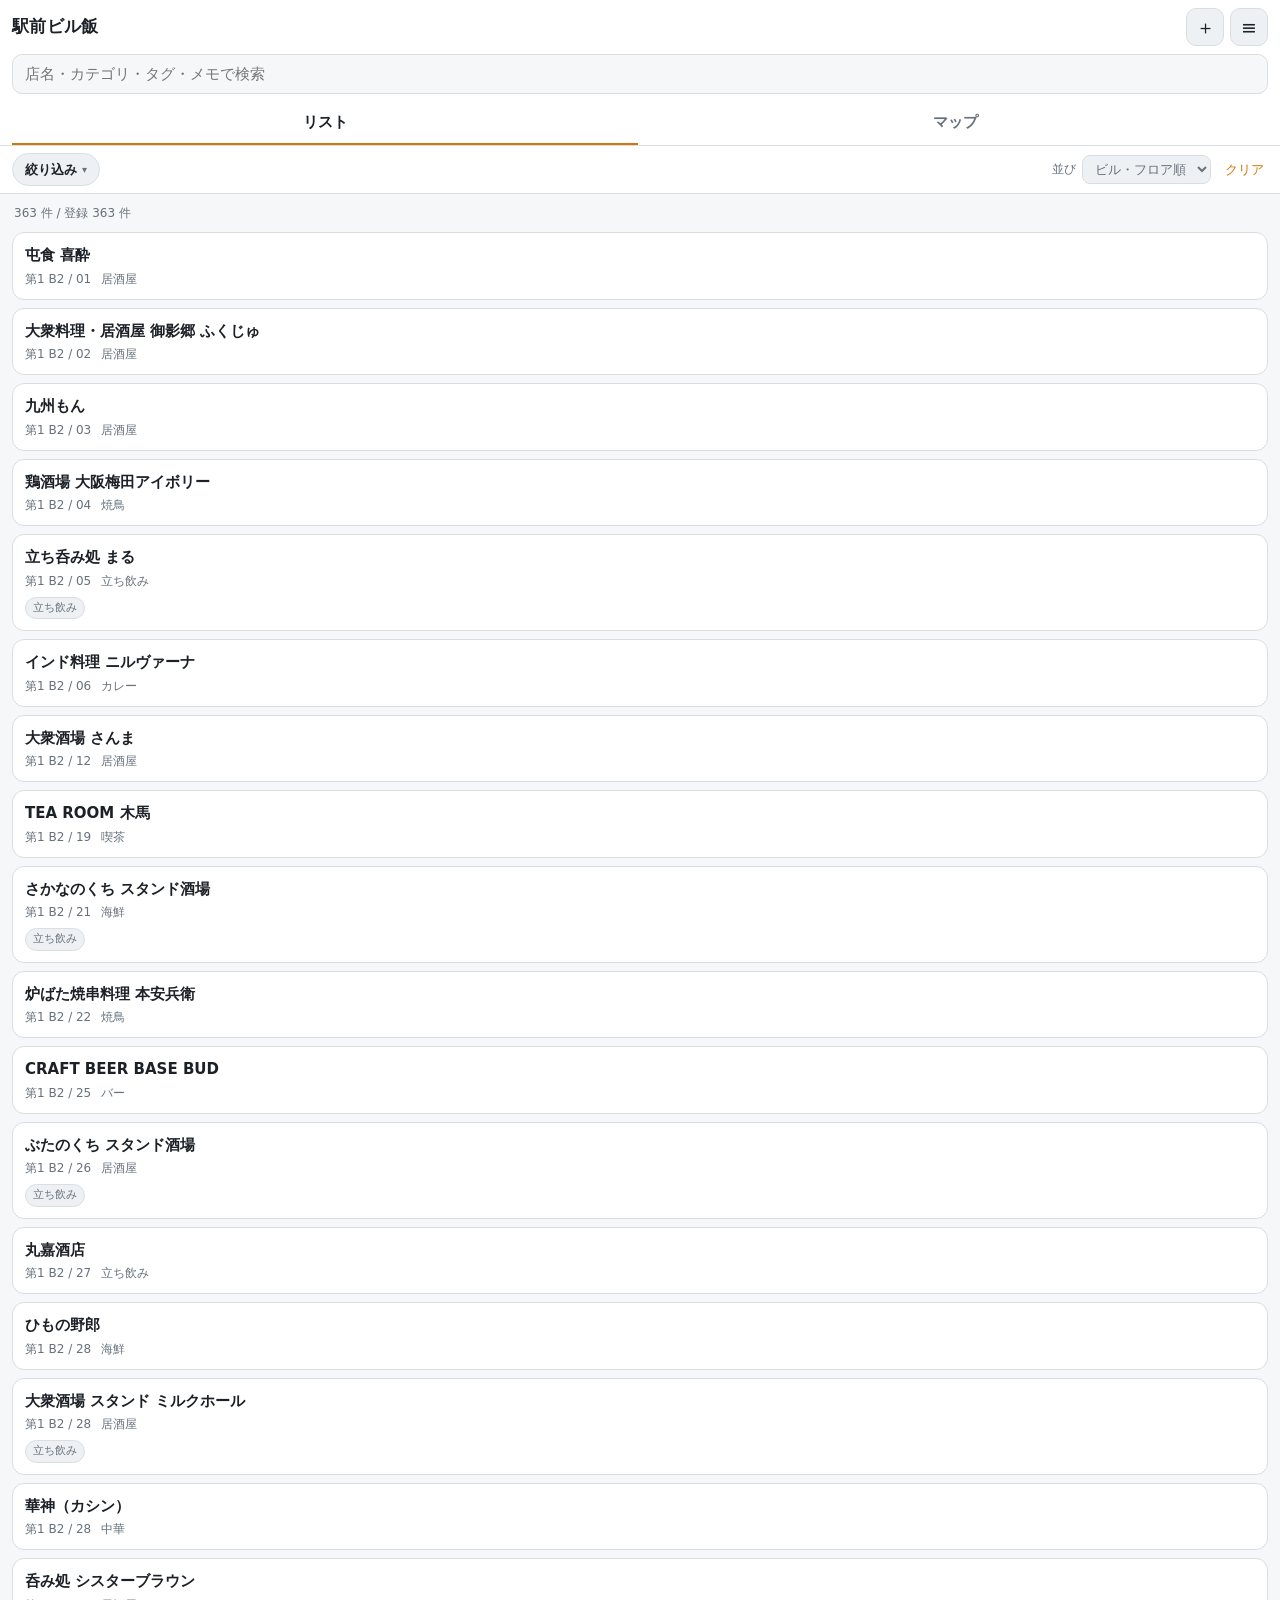
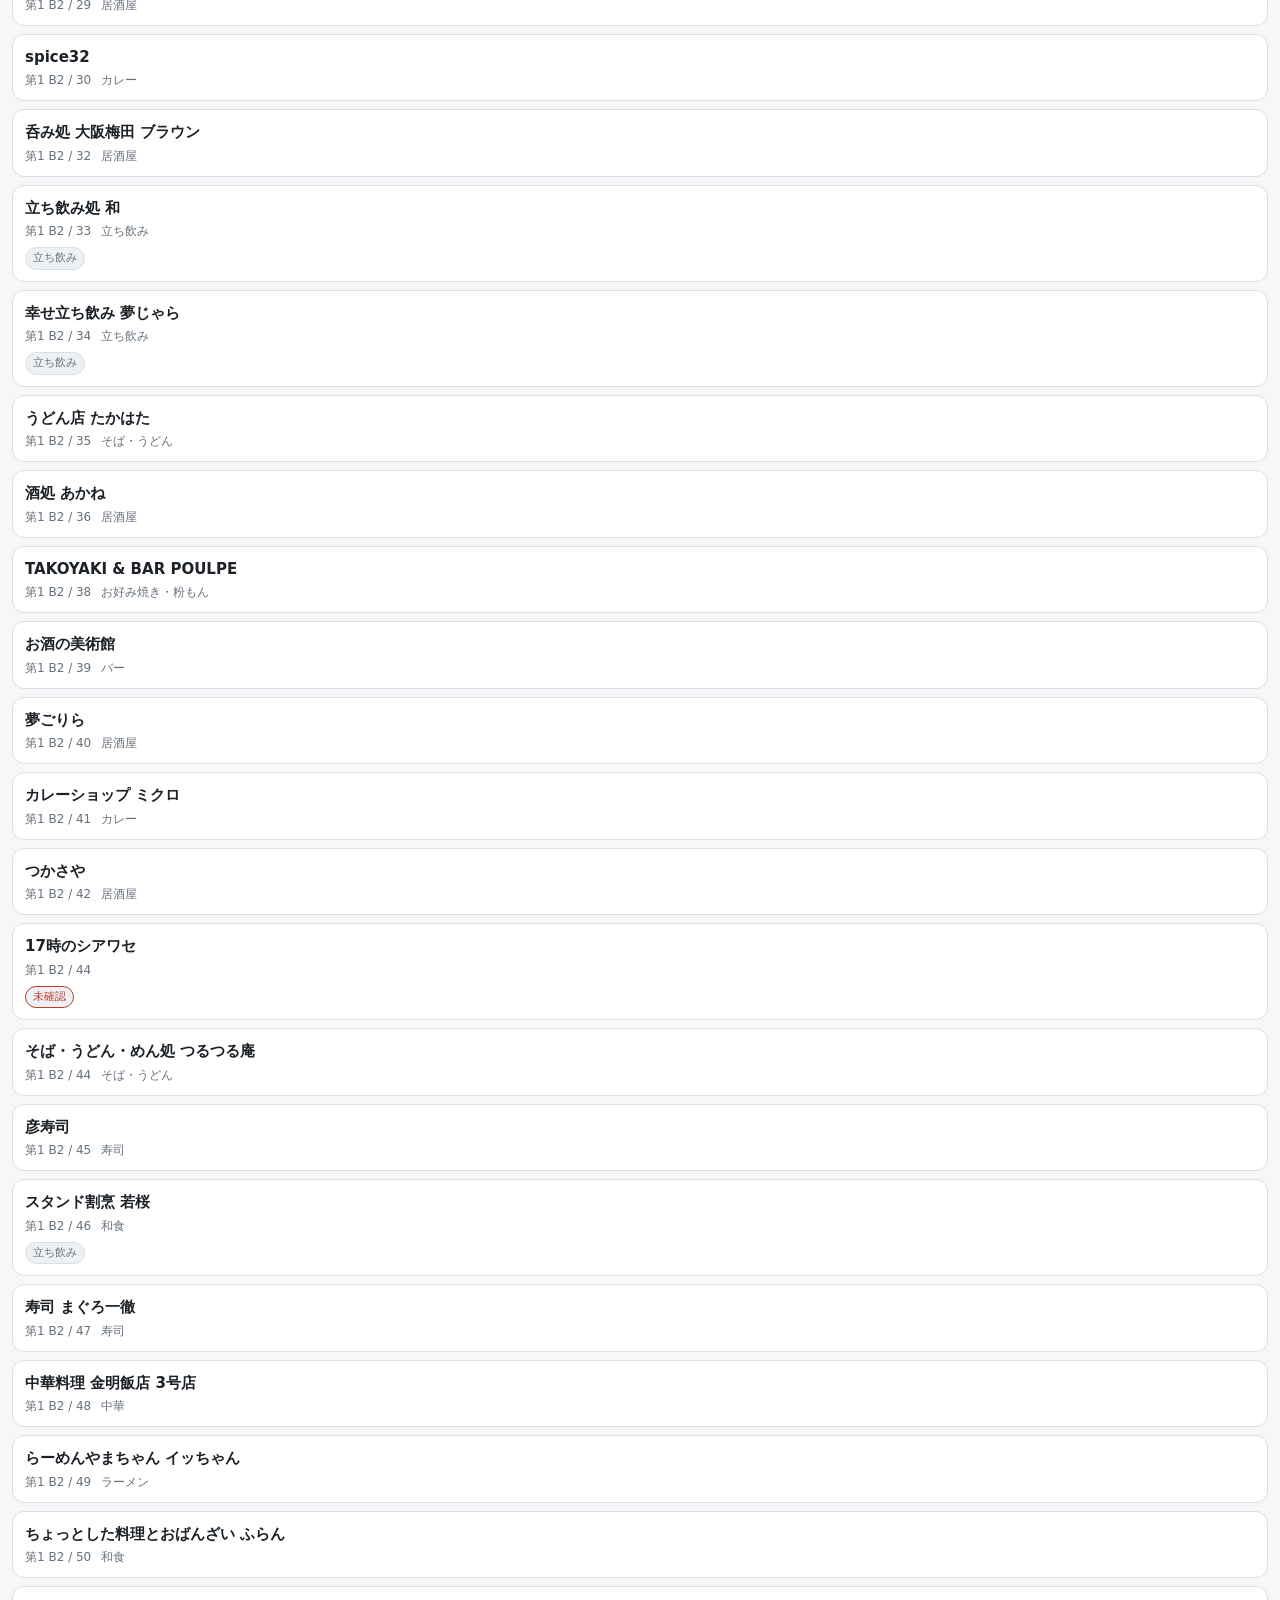
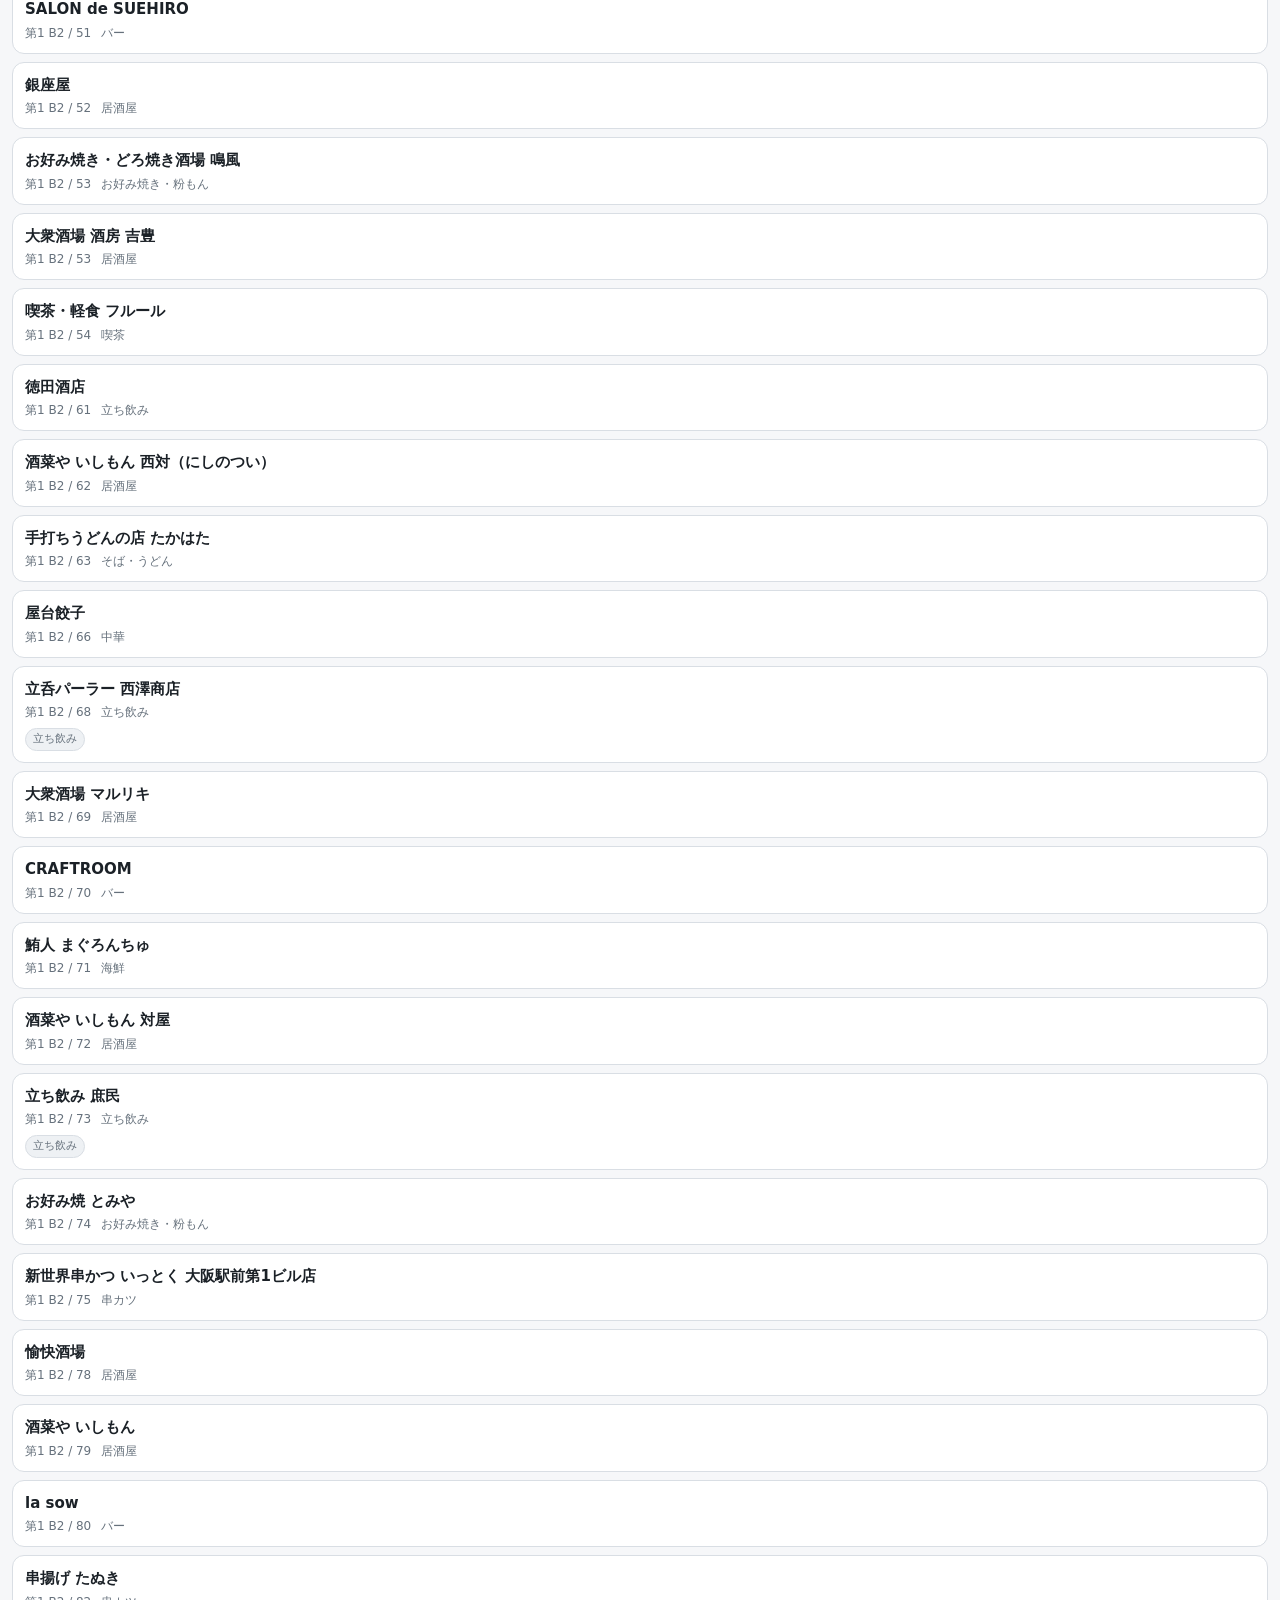
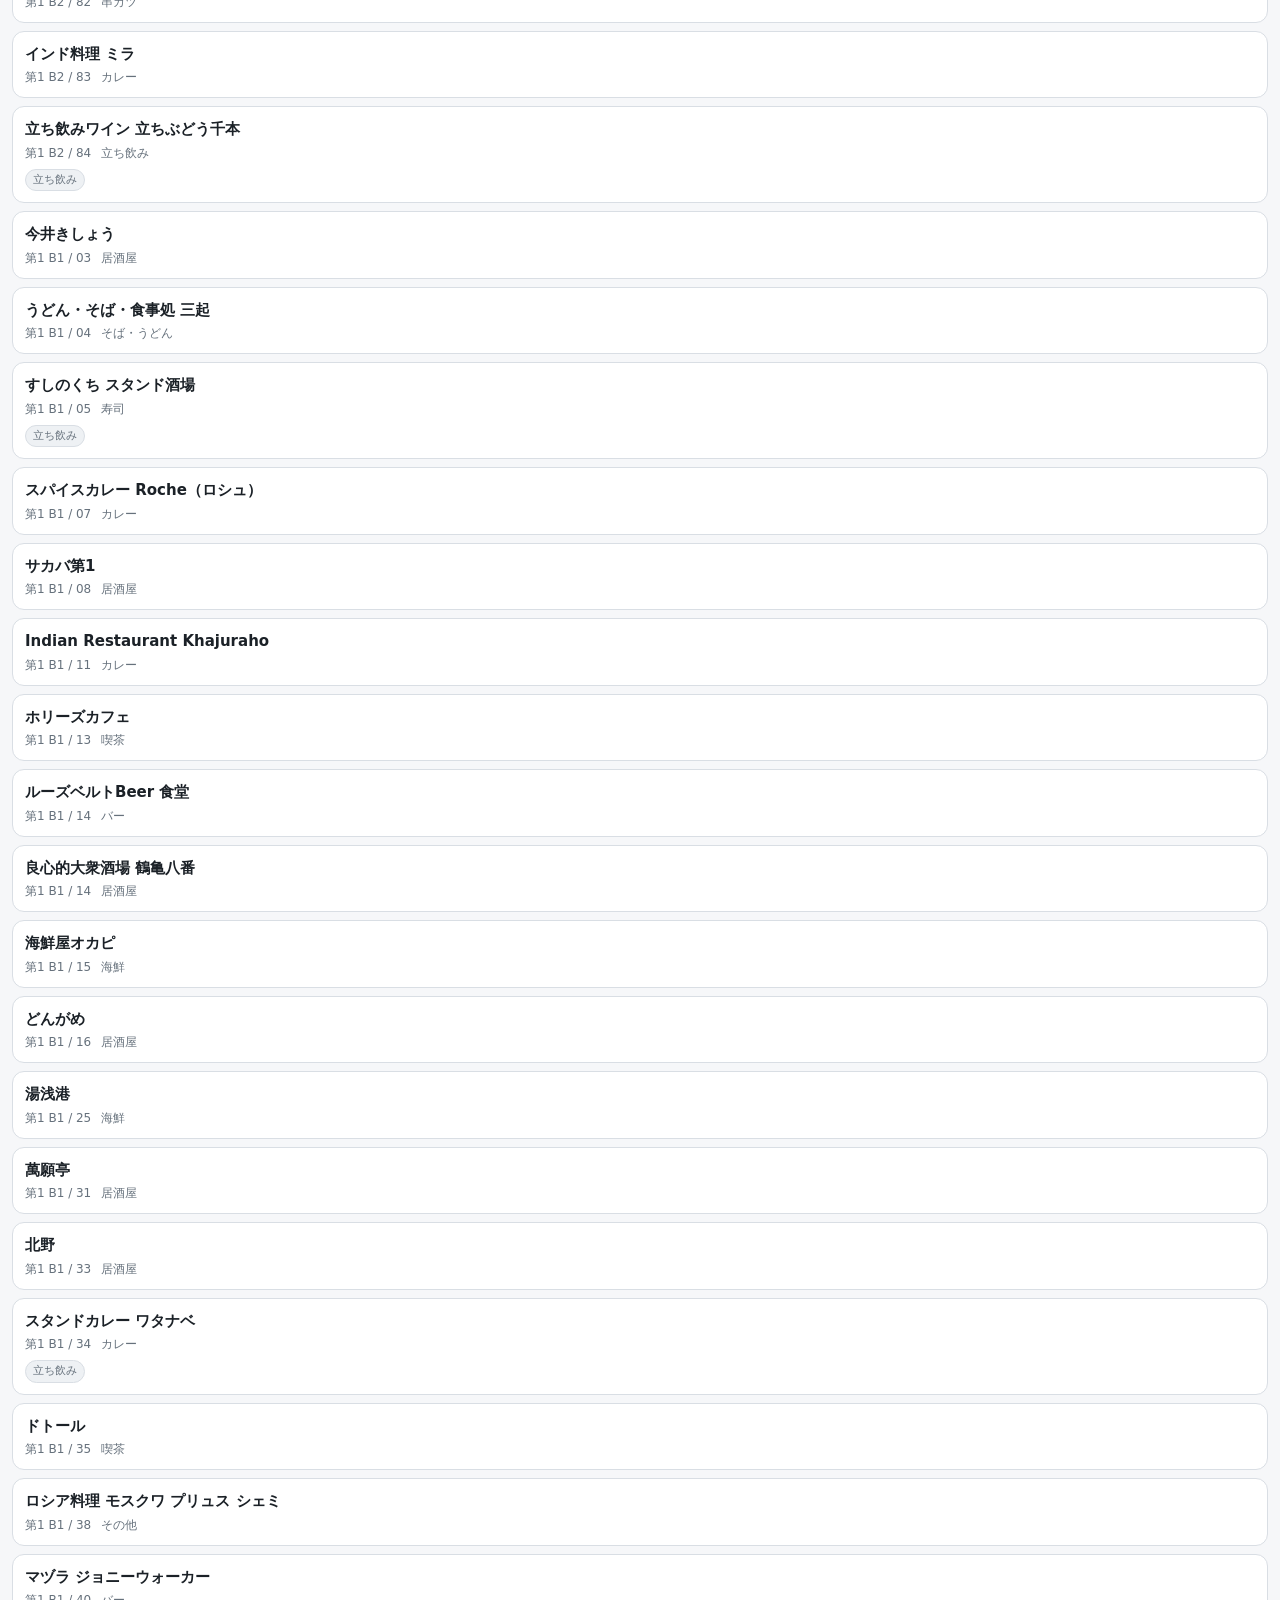
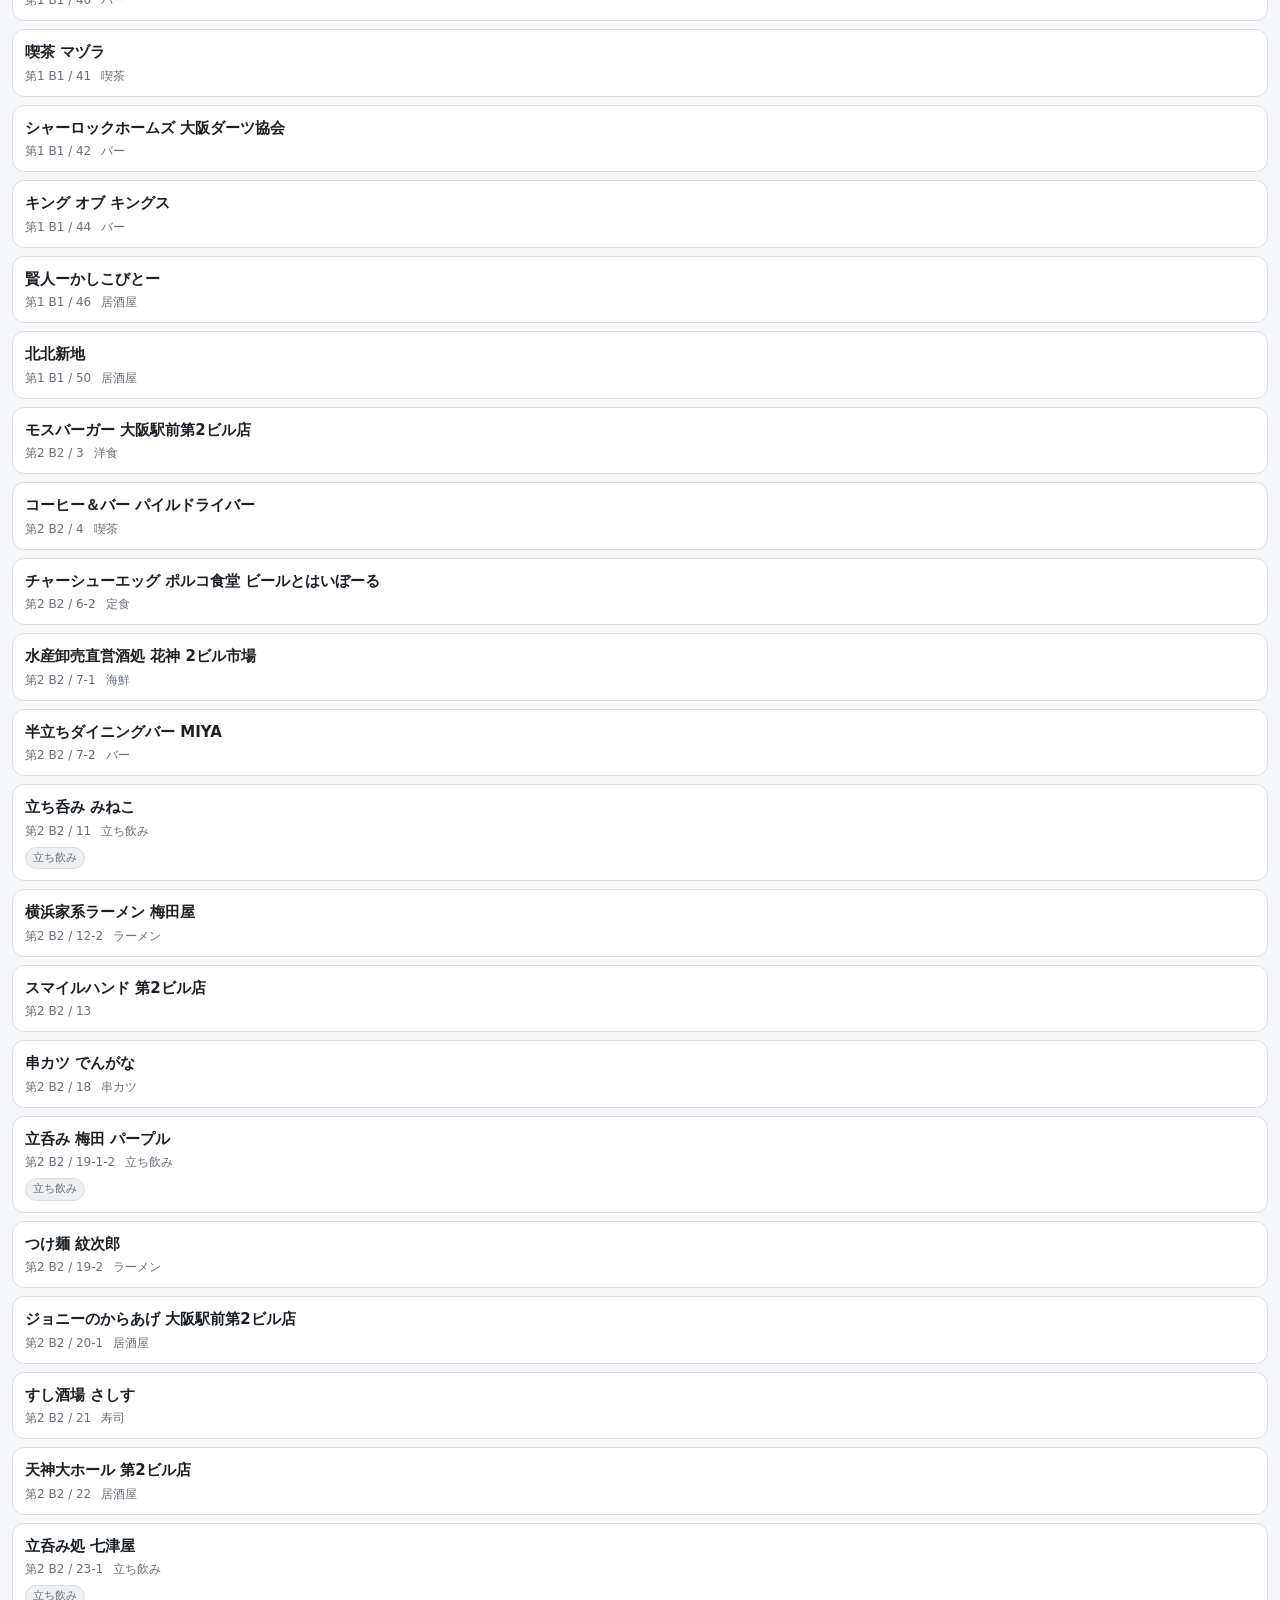
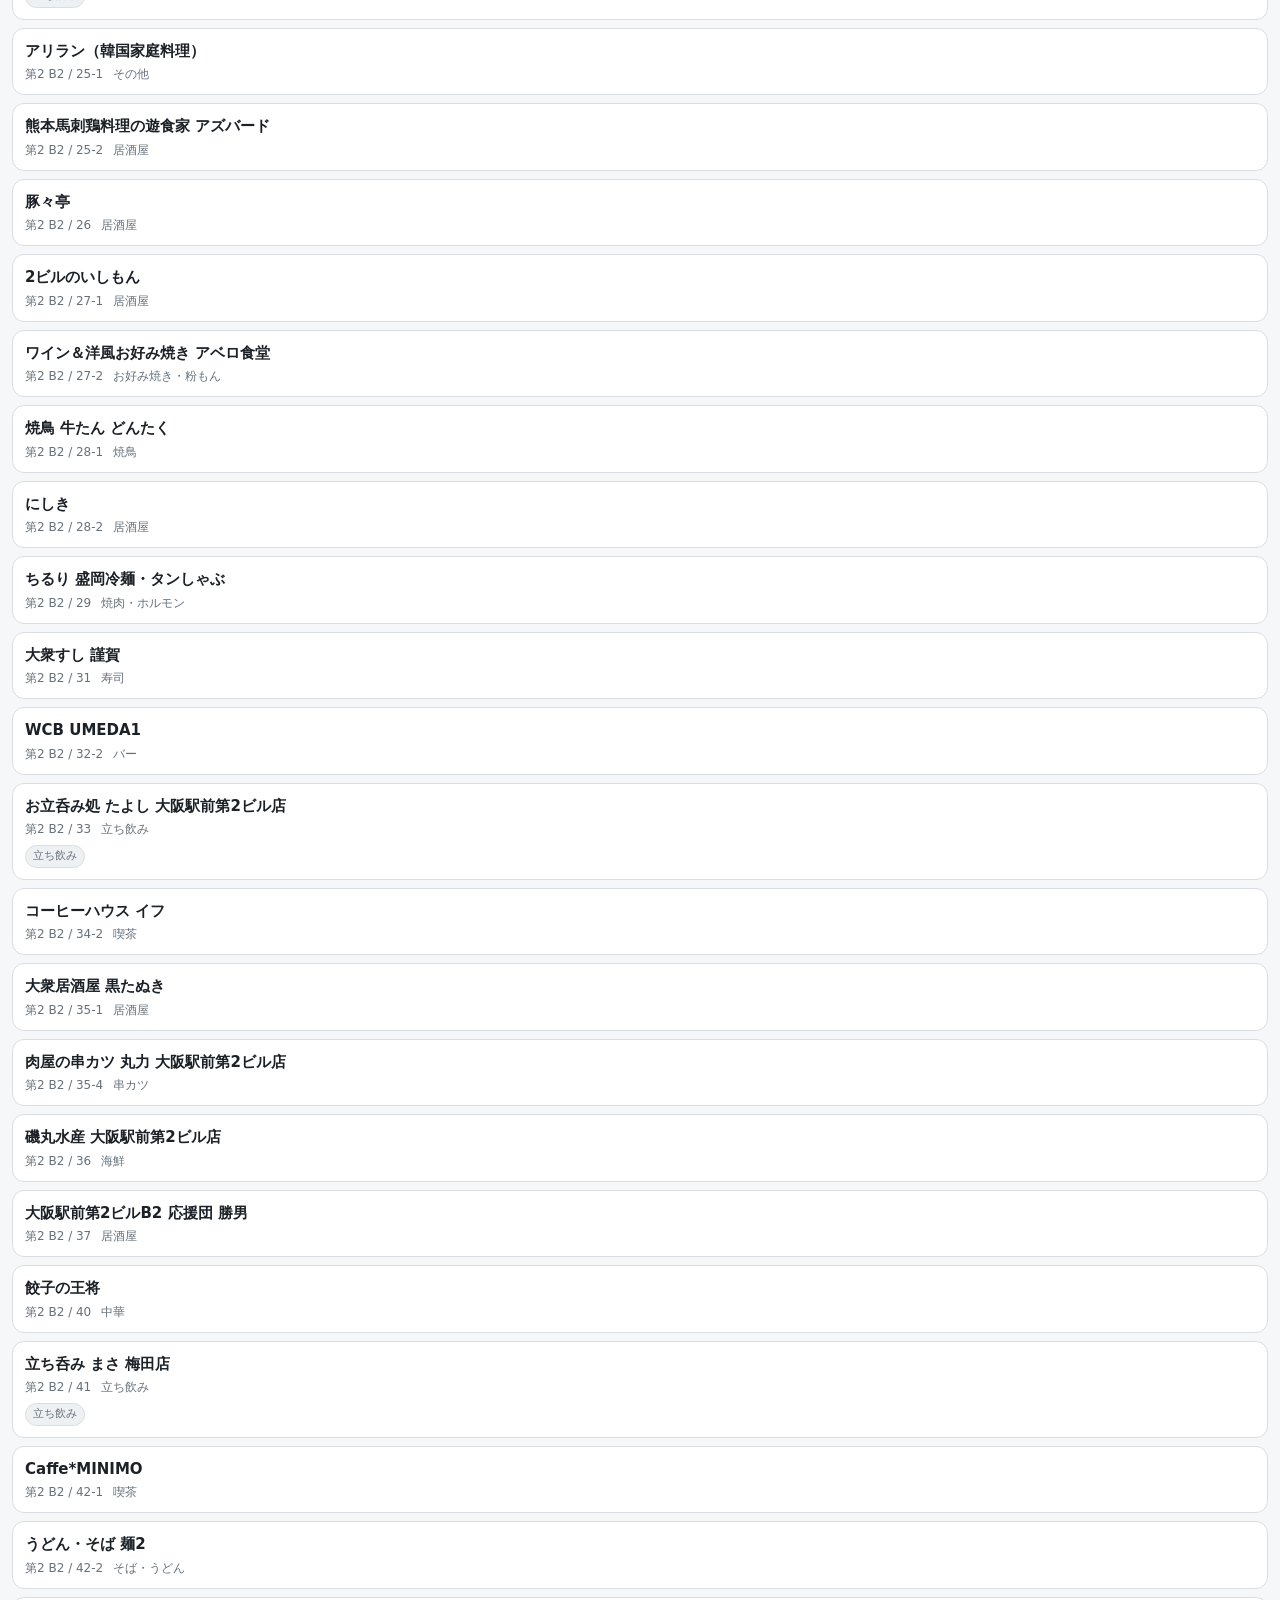
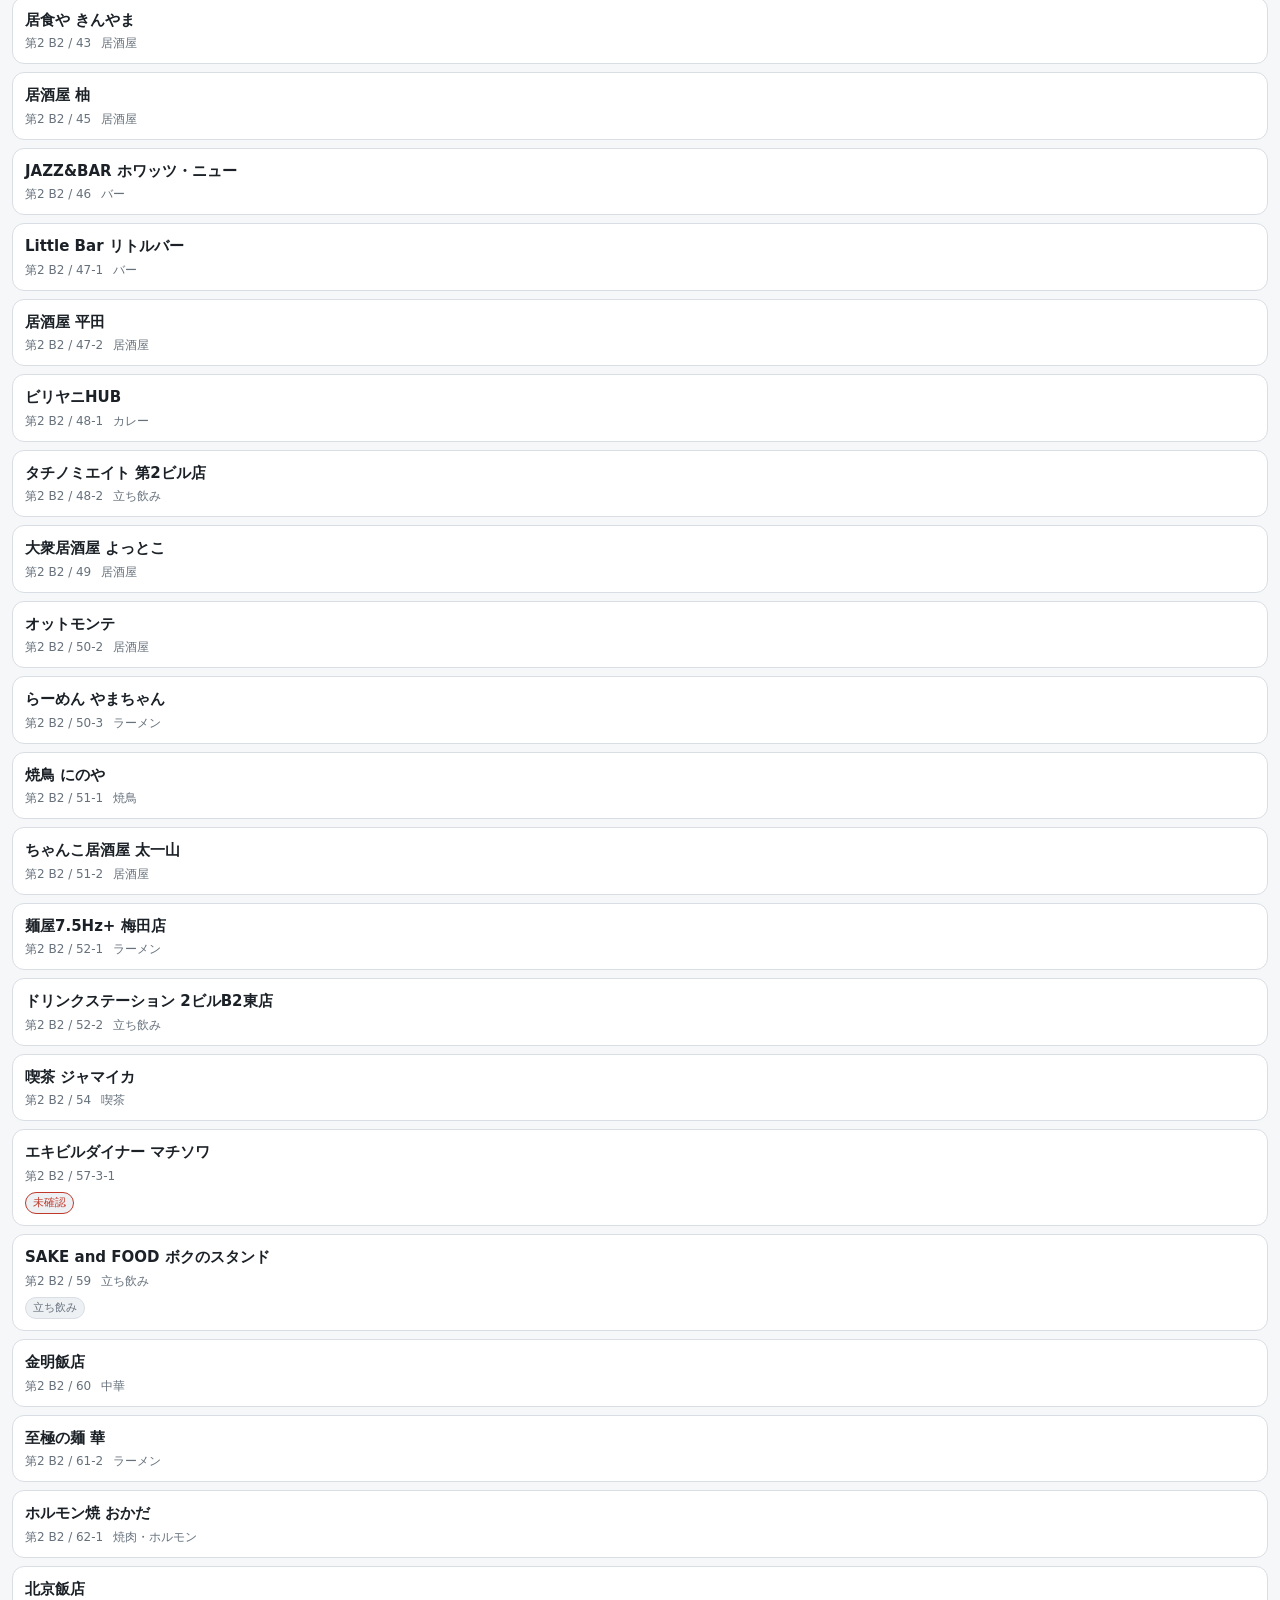
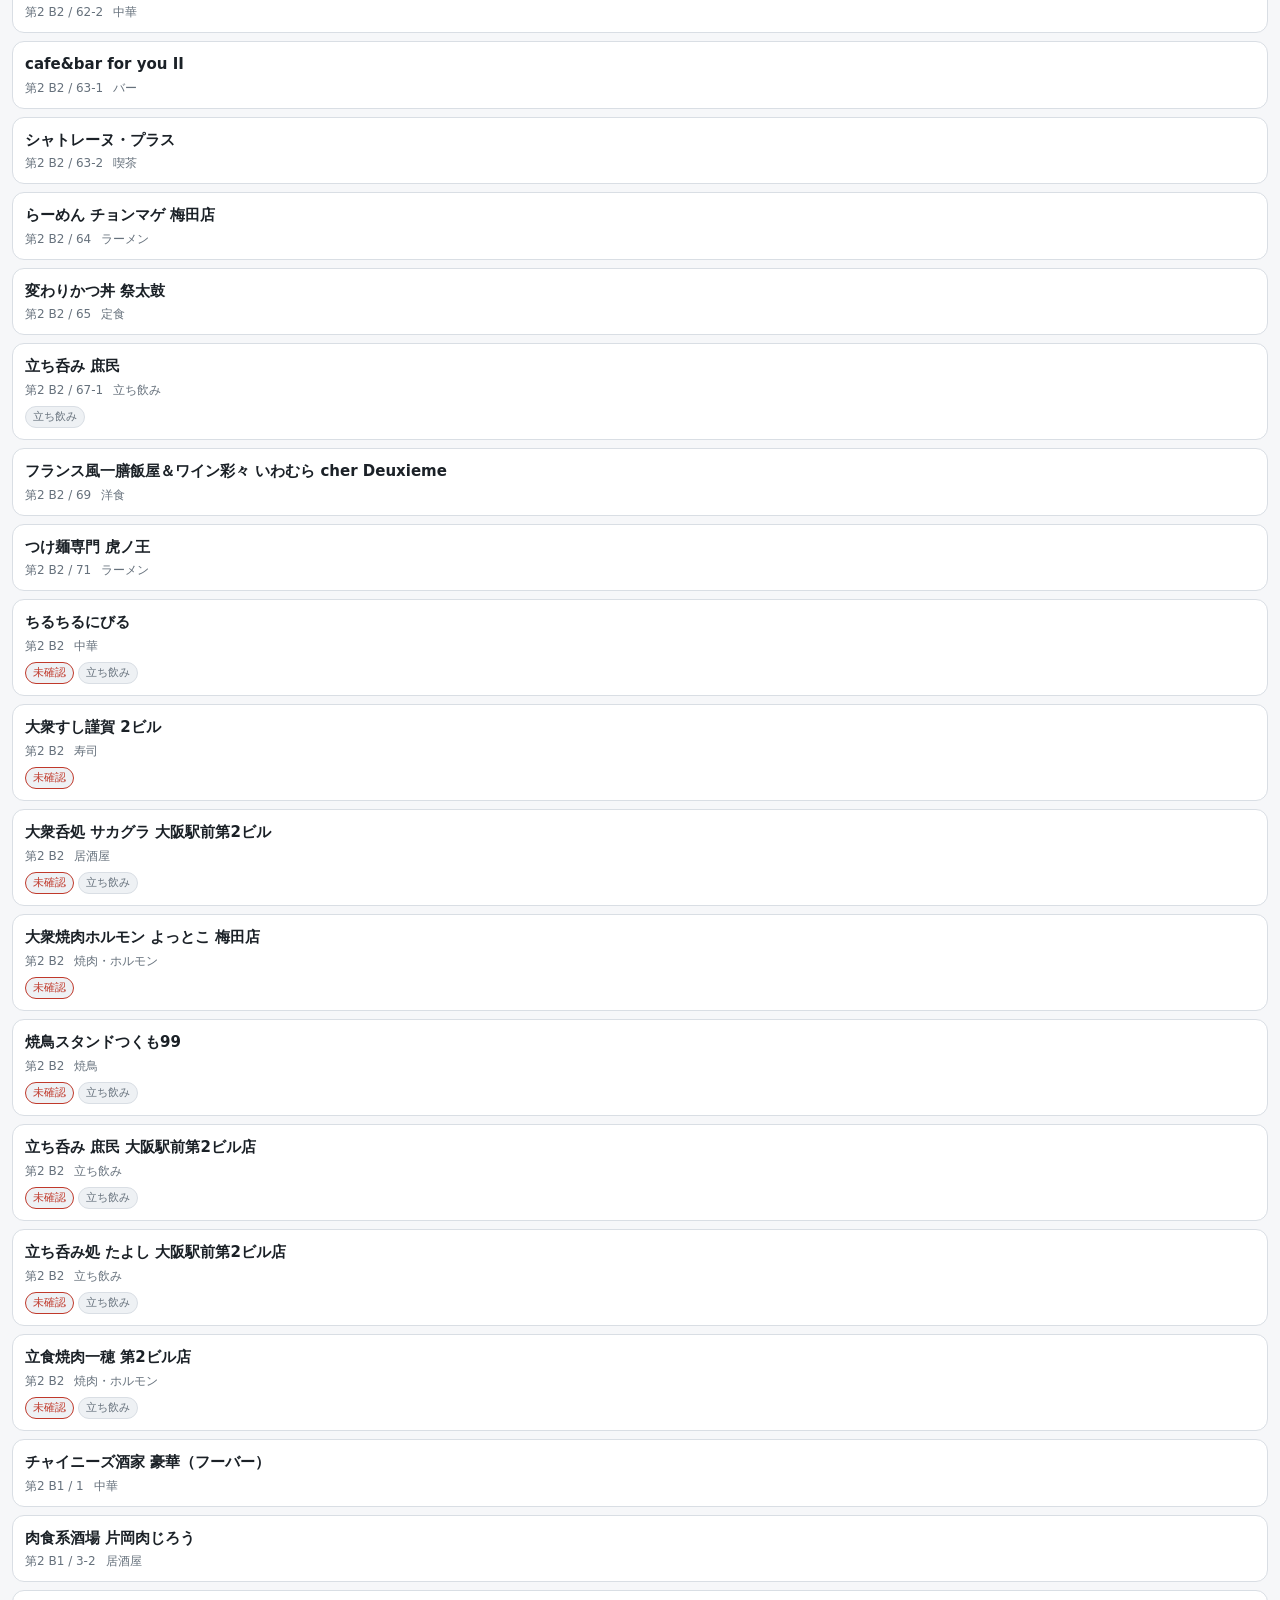
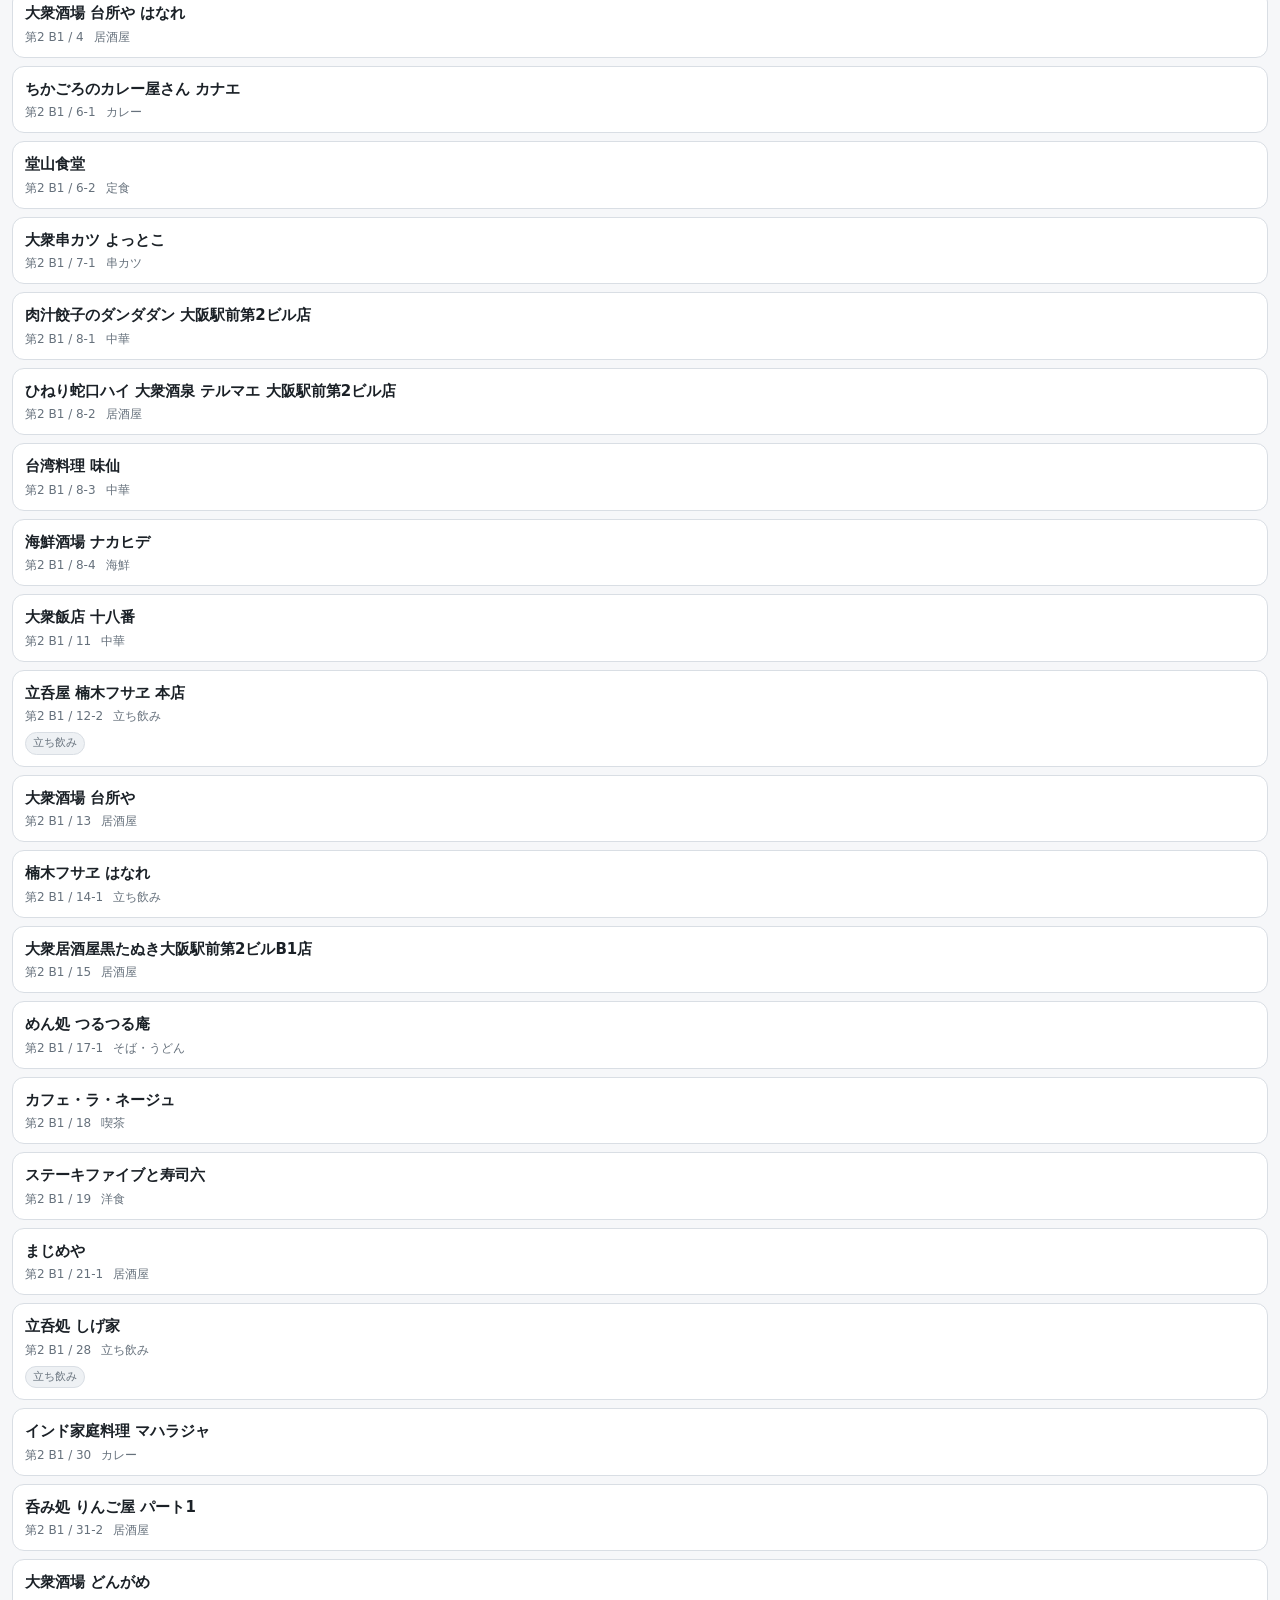
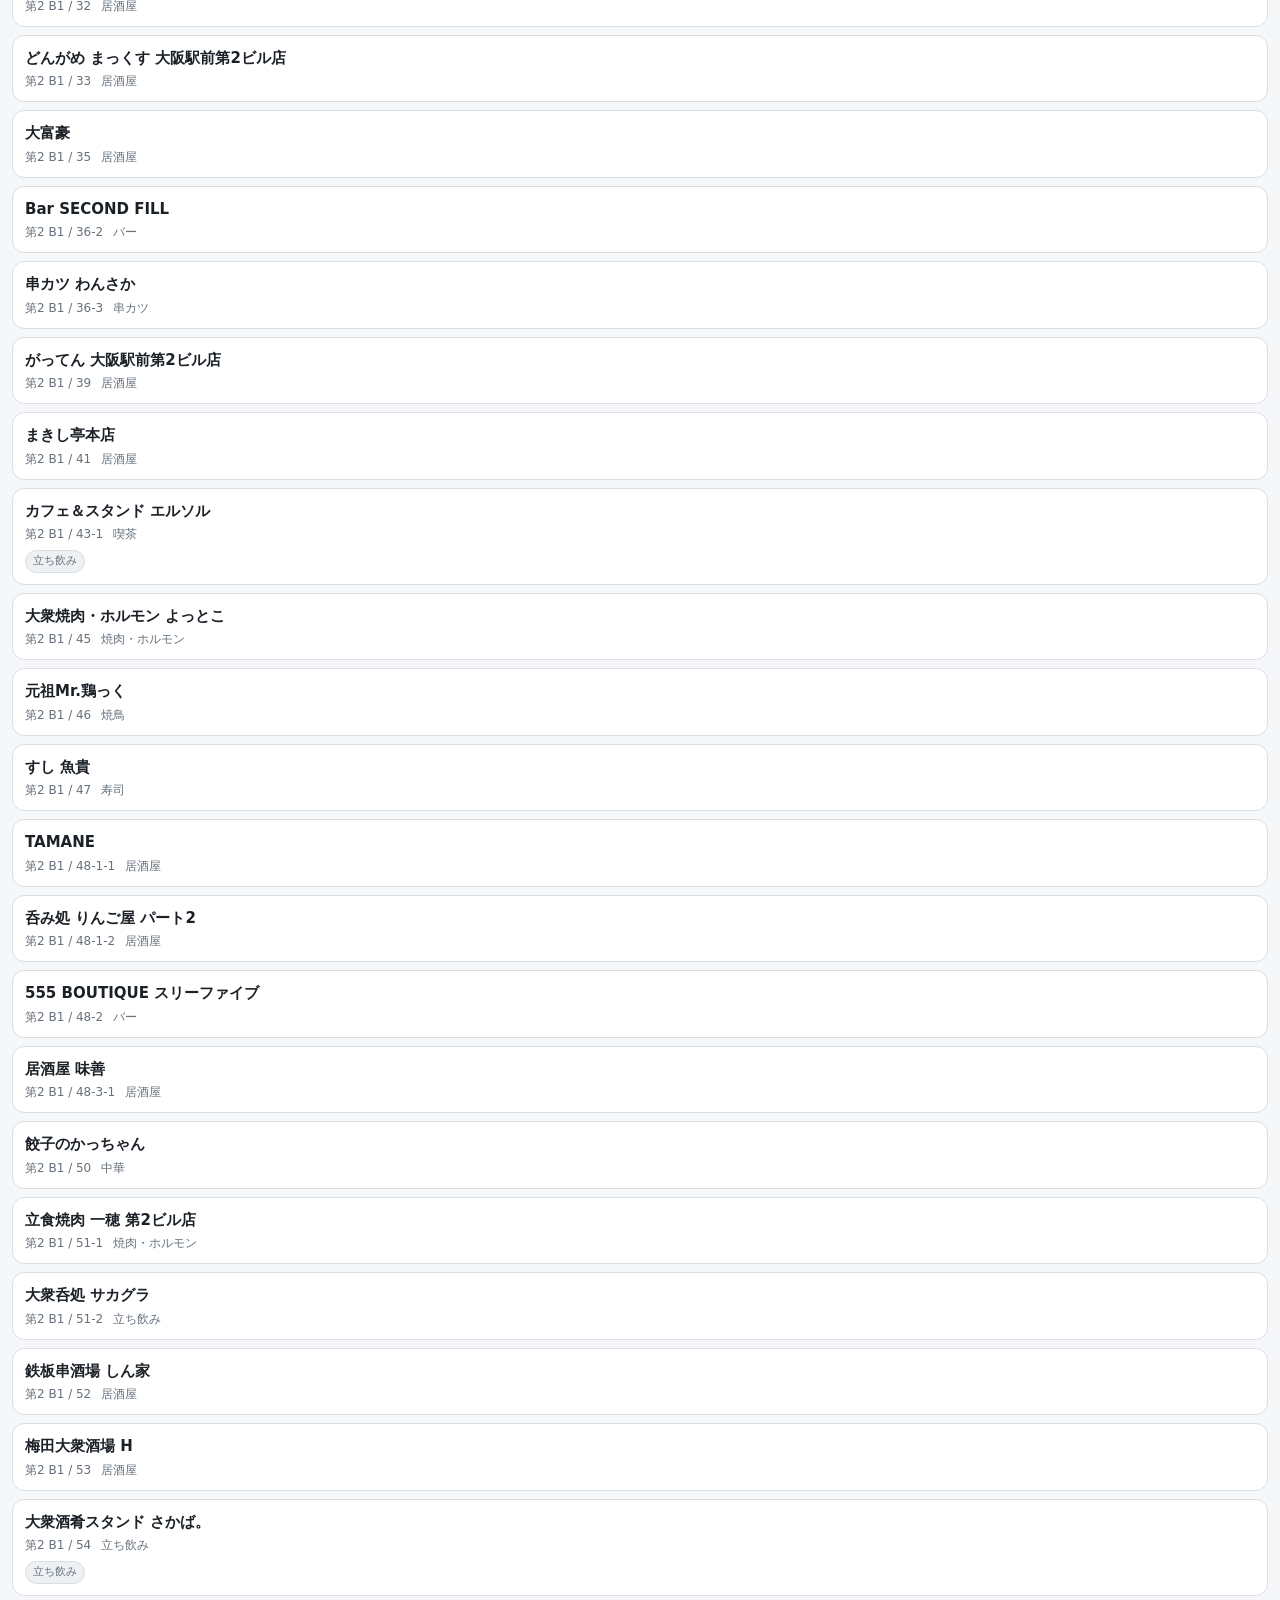
==== ekimae/index.html @ 969bba7b "駅前ビル飯: 飲食店マップ 363件" ====
<!DOCTYPE html>
<html lang="ja">
<head>
<meta charset="utf-8">
<meta name="viewport" content="width=device-width, initial-scale=1, viewport-fit=cover">
<meta name="theme-color" content="#161a1d">
<title>駅前ビル飯 — 大阪駅前ビル 飲食店マップ</title>
<link rel="manifest" href="manifest.webmanifest">
<link rel="icon" href="icon.svg" type="image/svg+xml">
<link rel="apple-touch-icon" href="icon.svg">
<meta name="apple-mobile-web-app-capable" content="yes">
<meta name="apple-mobile-web-app-title" content="駅前ビル飯">
<link rel="stylesheet" href="styles.css">
</head>
<body>

<header class="topbar">
  <div class="topbar-row">
    <h1 class="brand">駅前ビル飯</h1>
    <div class="topbar-actions">
      <button id="btn-add" class="icon-btn" title="店を追加">＋</button>
      <button id="btn-menu" class="icon-btn" title="メニュー">≡</button>
    </div>
  </div>
  <div class="searchwrap">
    <input id="q" type="search" inputmode="search" placeholder="店名・カテゴリ・タグ・メモで検索" autocomplete="off">
    <button id="q-clear" class="q-clear" hidden>×</button>
  </div>
  <nav class="tabs" role="tablist">
    <button class="tab is-active" data-view="list" role="tab">リスト</button>
    <button class="tab" data-view="map" role="tab">マップ</button>
  </nav>
</header>

<div class="filterbar">
  <button id="btn-filters" class="filtertoggle" type="button" aria-expanded="false" aria-controls="filters">
    絞り込み<span id="f-count" class="fcount" hidden></span><span class="caret">▾</span>
  </button>
  <label class="sortwrap">並び
    <select id="sort">
      <option value="default">ビル・フロア順</option>
      <option value="rating">星が高い順</option>
      <option value="name">名前順</option>
      <option value="recent">最近見た順</option>
    </select>
  </label>
  <button id="btn-reset" class="linkbtn">クリア</button>
</div>

<section id="filters" class="filters" hidden>
  <div class="filter-row">
    <span class="filter-label">ビル</span>
    <div class="chips" id="f-building"></div>
  </div>
  <div class="filter-row">
    <span class="filter-label">フロア</span>
    <div class="chips" id="f-floor"></div>
  </div>
  <div class="filter-row">
    <span class="filter-label">種類</span>
    <div class="chips" id="f-category"></div>
  </div>
  <div class="filter-row">
    <span class="filter-label">タグ</span>
    <div class="chips" id="f-tag"></div>
  </div>
  <div class="filter-row">
    <span class="filter-label">条件</span>
    <div class="chips" id="f-misc"></div>
  </div>
</section>

<main>
  <p id="count" class="count"></p>
  <div id="view-list" class="view"></div>
  <div id="view-map" class="view" hidden></div>
</main>

<div id="sheet" class="sheet" hidden>
  <div class="sheet-backdrop" data-close></div>
  <div class="sheet-panel" role="dialog" aria-modal="true"></div>
</div>

<div id="toast" class="toast" hidden></div>

<script src="app.js"></script>
</body>
</html>
---- ekimae/styles.css ----
:root {
  /* 明るいテーマを既定として定義し、暗いテーマで上書きする */
  --bg: #f6f7f9;
  --bg-elev: #ffffff;
  --bg-elev2: #eef1f4;
  --line: #d9dee4;
  --fg: #1b2127;
  --fg-dim: #66717c;
  --accent: #d2760b;
  --accent-ink: #fff6e8;
  --danger: #c0392b;
  --ok: #1e8f62;
  --radius: 12px;
  --cell: 92px;
}

/* 端末が暗いテーマ、かつ明るいテーマが明示指定されていないとき */
@media (prefers-color-scheme: dark) {
  :root:not([data-theme="light"]) {
    --bg: #12161a;
    --bg-elev: #1a2026;
    --bg-elev2: #222a31;
    --line: #2e3841;
    --fg: #e8edf2;
    --fg-dim: #97a5b2;
    --accent: #ffb454;
    --accent-ink: #2a1d07;
    --danger: #ff6b6b;
    --ok: #5cd6a0;
  }
}

/* 暗いテーマが明示指定されたとき（端末設定より優先） */
:root[data-theme="dark"] {
  --bg: #12161a;
  --bg-elev: #1a2026;
  --bg-elev2: #222a31;
  --line: #2e3841;
  --fg: #e8edf2;
  --fg-dim: #97a5b2;
  --accent: #ffb454;
  --accent-ink: #2a1d07;
  --danger: #ff6b6b;
  --ok: #5cd6a0;
}

* { box-sizing: border-box; }

html, body {
  margin: 0;
  padding: 0;
  background: var(--bg);
  color: var(--fg);
  font-family: system-ui, -apple-system, "Hiragino Sans", "Noto Sans JP", sans-serif;
  font-size: 15px;
  line-height: 1.5;
  -webkit-text-size-adjust: 100%;
  overscroll-behavior-y: contain;
}

button, input, select, textarea {
  font: inherit;
  color: inherit;
}

/* ---------- topbar ---------- */
.topbar {
  position: sticky;
  top: 0;
  z-index: 20;
  background: var(--bg-elev);
  border-bottom: 1px solid var(--line);
  padding: max(8px, env(safe-area-inset-top)) 12px 0;
}

.topbar-row {
  display: flex;
  align-items: center;
  justify-content: space-between;
  gap: 8px;
}

.brand {
  margin: 0;
  font-size: 17px;
  font-weight: 700;
  letter-spacing: .02em;
}

.topbar-actions { display: flex; gap: 6px; }

.icon-btn {
  width: 38px;
  height: 38px;
  border-radius: 10px;
  border: 1px solid var(--line);
  background: var(--bg-elev2);
  font-size: 19px;
  line-height: 1;
  cursor: pointer;
}

.searchwrap { position: relative; margin: 8px 0; }

#q {
  width: 100%;
  height: 40px;
  padding: 0 34px 0 12px;
  border-radius: 10px;
  border: 1px solid var(--line);
  background: var(--bg);
  -webkit-appearance: none;
}

#q::-webkit-search-cancel-button { display: none; }

.q-clear {
  position: absolute;
  right: 4px;
  top: 4px;
  width: 32px;
  height: 32px;
  border: 0;
  background: none;
  color: var(--fg-dim);
  font-size: 18px;
  cursor: pointer;
}

.tabs { display: flex; gap: 4px; }

.tab {
  flex: 1;
  padding: 9px 0;
  border: 0;
  border-bottom: 2px solid transparent;
  background: none;
  color: var(--fg-dim);
  font-weight: 600;
  cursor: pointer;
}

.tab.is-active { color: var(--fg); border-bottom-color: var(--accent); }

/* ---------- filters ---------- */
.filters {
  background: var(--bg-elev);
  border-bottom: 1px solid var(--line);
  padding: 8px 0 6px;
}

.filter-row {
  display: flex;
  align-items: flex-start;
  gap: 8px;
  padding: 3px 12px;
}

.filter-label {
  flex: 0 0 34px;
  padding-top: 6px;
  font-size: 11px;
  color: var(--fg-dim);
}

.chips {
  display: flex;
  gap: 6px;
  overflow-x: auto;
  padding-bottom: 2px;
  scrollbar-width: none;
}

.chips::-webkit-scrollbar { display: none; }

.chip {
  flex: 0 0 auto;
  padding: 5px 11px;
  border-radius: 999px;
  border: 1px solid var(--line);
  background: var(--bg-elev2);
  color: var(--fg-dim);
  font-size: 13px;
  white-space: nowrap;
  cursor: pointer;
}

.chip.is-on {
  background: var(--accent);
  border-color: var(--accent);
  color: var(--accent-ink);
  font-weight: 700;
}

.filterbar {
  position: sticky;
  top: 0;
  z-index: 15;
  display: flex;
  align-items: center;
  gap: 10px;
  padding: 7px 12px;
  background: var(--bg-elev);
  border-bottom: 1px solid var(--line);
}

.filtertoggle {
  display: flex;
  align-items: center;
  gap: 5px;
  padding: 6px 12px;
  border-radius: 999px;
  border: 1px solid var(--line);
  background: var(--bg-elev2);
  font-size: 13px;
  font-weight: 600;
  cursor: pointer;
}

.filtertoggle[aria-expanded="true"] .caret { transform: rotate(180deg); }

.caret { display: inline-block; font-size: 10px; color: var(--fg-dim); transition: transform .15s; }

.fcount {
  min-width: 18px;
  height: 18px;
  padding: 0 5px;
  border-radius: 999px;
  background: var(--accent);
  color: var(--accent-ink);
  font-size: 11px;
  line-height: 18px;
  text-align: center;
}

.filterbar .sortwrap { margin-left: auto; }

.sortwrap { font-size: 12px; color: var(--fg-dim); display: flex; align-items: center; gap: 6px; }

#sort {
  padding: 5px 8px;
  border-radius: 8px;
  border: 1px solid var(--line);
  background: var(--bg-elev2);
  font-size: 13px;
}

.linkbtn {
  border: 0;
  background: none;
  color: var(--accent);
  font-size: 13px;
  cursor: pointer;
  padding: 4px;
}

/* ---------- list ---------- */
main { padding: 0 12px calc(40px + env(safe-area-inset-bottom)); }

.count { color: var(--fg-dim); font-size: 12px; margin: 10px 2px; }

.card {
  display: block;
  width: 100%;
  text-align: left;
  background: var(--bg-elev);
  border: 1px solid var(--line);
  border-radius: var(--radius);
  padding: 11px 12px;
  margin-bottom: 8px;
  cursor: pointer;
}

.card-head { display: flex; align-items: baseline; gap: 8px; }

.card-name { font-weight: 700; font-size: 15px; flex: 1; min-width: 0; }

.card-fav { color: var(--accent); font-size: 15px; }

.card-meta {
  display: flex;
  flex-wrap: wrap;
  gap: 4px 10px;
  color: var(--fg-dim);
  font-size: 12px;
  margin-top: 3px;
}

.card-tags { display: flex; flex-wrap: wrap; gap: 4px; margin-top: 7px; }

.tagpill {
  font-size: 11px;
  padding: 2px 7px;
  border-radius: 999px;
  background: var(--bg-elev2);
  border: 1px solid var(--line);
  color: var(--fg-dim);
}

.tagpill--mine { border-color: var(--accent); color: var(--accent); }
.tagpill--warn { border-color: var(--danger); color: var(--danger); }

.stars { color: var(--accent); letter-spacing: -1px; }
.open-now { color: var(--ok); }
.open-closed { color: var(--fg-dim); }

.memo-preview {
  margin-top: 6px;
  font-size: 12px;
  color: var(--fg-dim);
  border-left: 2px solid var(--line);
  padding-left: 7px;
  white-space: pre-wrap;
  overflow: hidden;
  display: -webkit-box;
  -webkit-line-clamp: 2;
  -webkit-box-orient: vertical;
}

.empty { color: var(--fg-dim); text-align: center; padding: 40px 16px; font-size: 14px; }

/* ---------- map ---------- */
.floorgroup { margin-bottom: 22px; }

.floorgroup h2 {
  font-size: 13px;
  margin: 0 0 8px;
  color: var(--fg-dim);
  font-weight: 700;
  position: sticky;
  left: 0;
}

.gridwrap { overflow-x: auto; padding-bottom: 6px; }

.grid {
  display: grid;
  gap: 6px;
  grid-auto-rows: var(--cell);
  width: max-content;
  min-width: 100%;
}

.gridcell {
  border-radius: 10px;
  border: 1px solid var(--line);
  background: var(--bg-elev);
  padding: 6px;
  overflow: hidden;
  text-align: left;
  cursor: pointer;
  display: flex;
  flex-direction: column;
  justify-content: space-between;
  min-width: var(--cell);
}

.gridcell.is-dim { opacity: .28; }
.gridcell.is-hit { border-color: var(--accent); box-shadow: 0 0 0 1px var(--accent) inset; }

.gridcell-name {
  font-size: 12px;
  font-weight: 700;
  line-height: 1.25;
  overflow: hidden;
  display: -webkit-box;
  -webkit-line-clamp: 3;
  -webkit-box-orient: vertical;
}

.gridcell-sub { font-size: 10px; color: var(--fg-dim); display: flex; justify-content: space-between; gap: 4px; }

.grid--flow {
  grid-template-columns: repeat(auto-fill, minmax(var(--cell), 1fr));
  width: auto;
}

.gridcell.is-provisional { border-style: dashed; }

.gridnote { font-size: 11px; color: var(--fg-dim); margin: 10px 0 6px; }

/* ---------- sheet ---------- */
.sheet { position: fixed; inset: 0; z-index: 50; }

.sheet-backdrop { position: absolute; inset: 0; background: rgba(0,0,0,.55); }

.sheet-panel {
  position: absolute;
  left: 0; right: 0; bottom: 0;
  max-height: 92vh;
  overflow-y: auto;
  background: var(--bg-elev);
  border-radius: 16px 16px 0 0;
  border-top: 1px solid var(--line);
  padding: 14px 16px calc(24px + env(safe-area-inset-bottom));
  animation: rise .18s ease-out;
}

@keyframes rise { from { transform: translateY(18px); opacity: .4 } }

.sheet-grip { width: 38px; height: 4px; border-radius: 2px; background: var(--line); margin: 0 auto 12px; }

.sheet h2 { margin: 0 0 2px; font-size: 18px; }

.sheet-sub { color: var(--fg-dim); font-size: 12px; margin-bottom: 12px; }

.detail-row { display: flex; gap: 10px; padding: 8px 0; border-top: 1px solid var(--line); font-size: 13px; }
.detail-row dt { flex: 0 0 74px; color: var(--fg-dim); margin: 0; }
.detail-row dd { margin: 0; flex: 1; }

.btnrow { display: flex; gap: 8px; margin: 12px 0 4px; flex-wrap: wrap; }

.btn {
  flex: 1 1 auto;
  min-height: 42px;
  padding: 0 14px;
  border-radius: 10px;
  border: 1px solid var(--line);
  background: var(--bg-elev2);
  font-weight: 600;
  cursor: pointer;
}

.btn--primary { background: var(--accent); border-color: var(--accent); color: var(--accent-ink); }
.btn--danger { color: var(--danger); }
.btn--ghost { background: none; }

.mystars { display: flex; gap: 2px; }
.mystars button { border: 0; background: none; font-size: 24px; color: var(--line); cursor: pointer; padding: 0 2px; line-height: 1; }
.mystars button.is-on { color: var(--accent); }

.field { margin: 10px 0; }
.field label { display: block; font-size: 12px; color: var(--fg-dim); margin-bottom: 4px; }

.field input, .field textarea, .field select {
  width: 100%;
  padding: 9px 10px;
  border-radius: 9px;
  border: 1px solid var(--line);
  background: var(--bg);
}

.field textarea { min-height: 72px; resize: vertical; }

.field-2col { display: flex; gap: 8px; }
.field-2col > .field { flex: 1; margin-top: 0; }

.tagpick { display: flex; flex-wrap: wrap; gap: 6px; }

.visits { font-size: 12px; color: var(--fg-dim); }
.visits li { margin-bottom: 2px; }

.banner {
  background: color-mix(in srgb, var(--danger) 14%, transparent);
  border: 1px solid var(--danger);
  color: var(--fg);
  border-radius: 10px;
  padding: 10px 12px;
  font-size: 12px;
  margin: 10px 0;
}

.banner button { margin-top: 6px; }

.toast {
  position: fixed;
  left: 50%;
  bottom: calc(24px + env(safe-area-inset-bottom));
  transform: translateX(-50%);
  background: var(--fg);
  color: var(--bg);
  padding: 9px 16px;
  border-radius: 999px;
  font-size: 13px;
  font-weight: 600;
  z-index: 100;
}
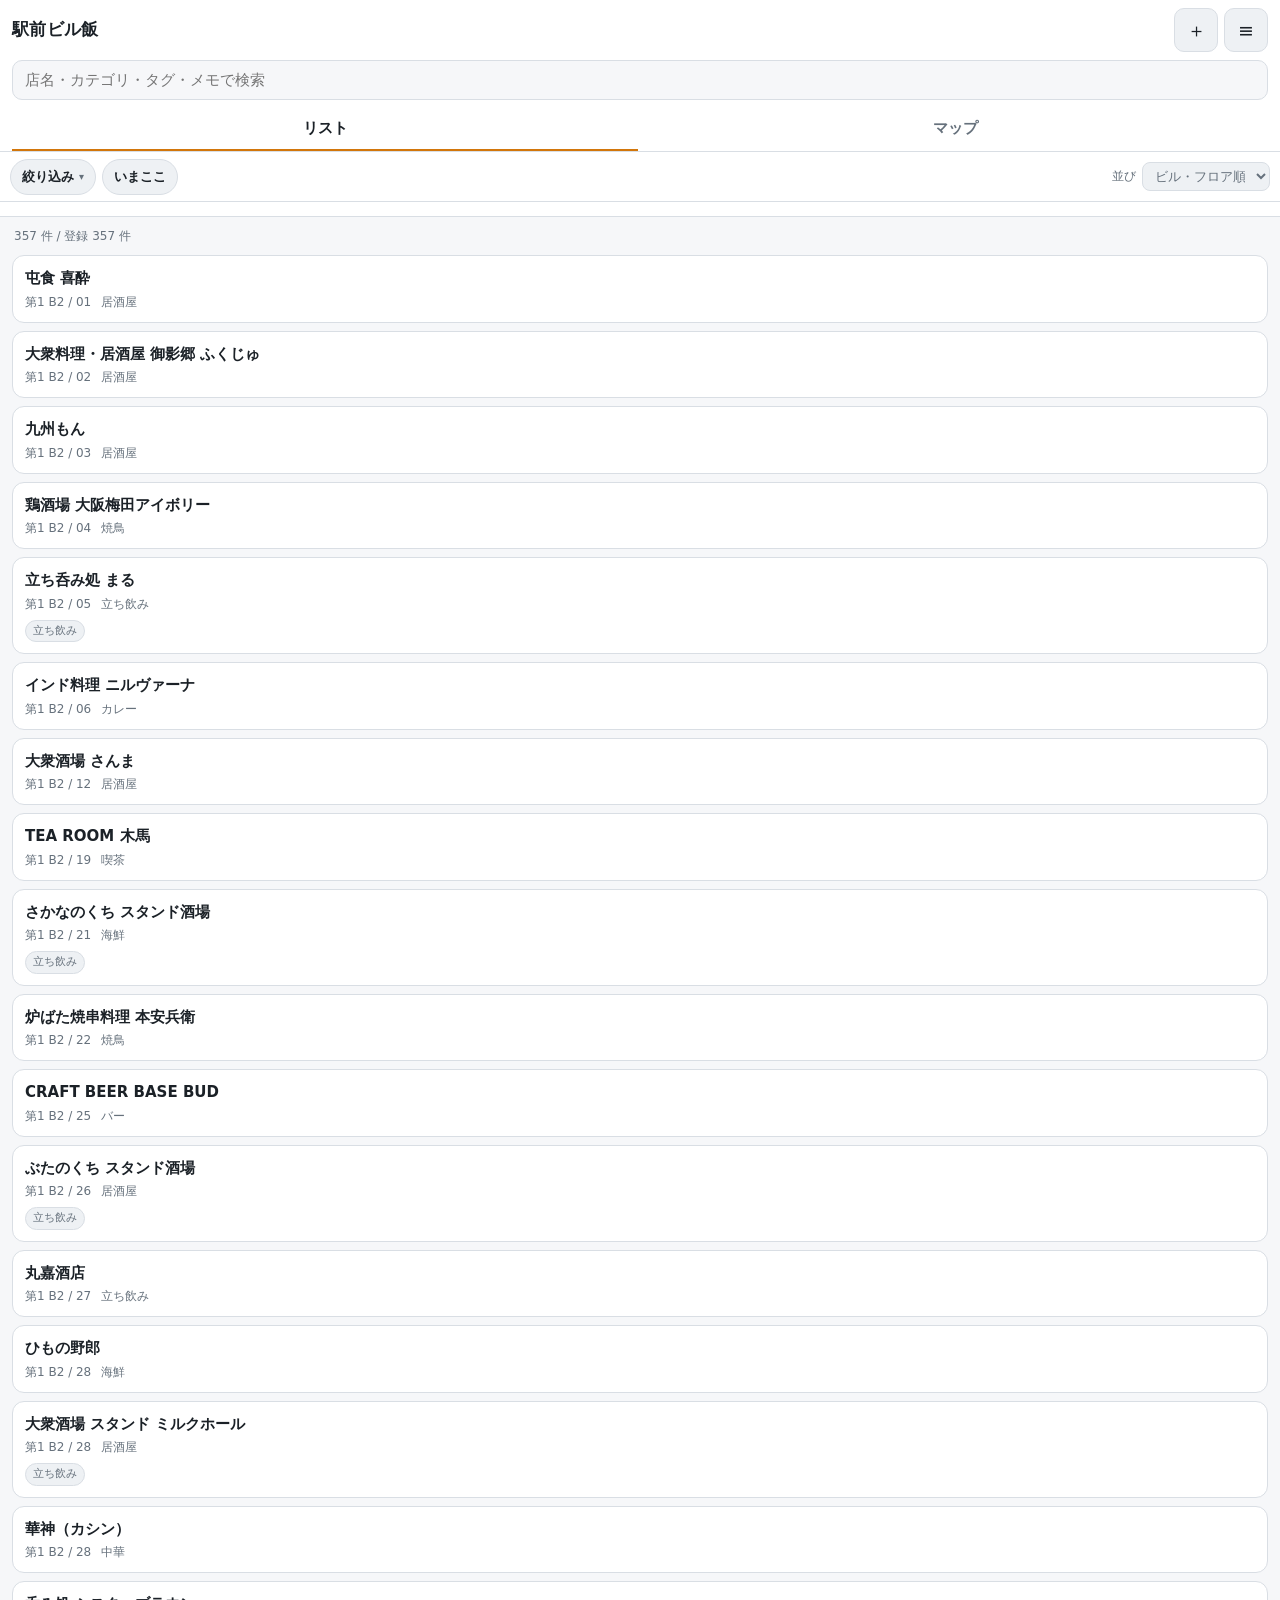
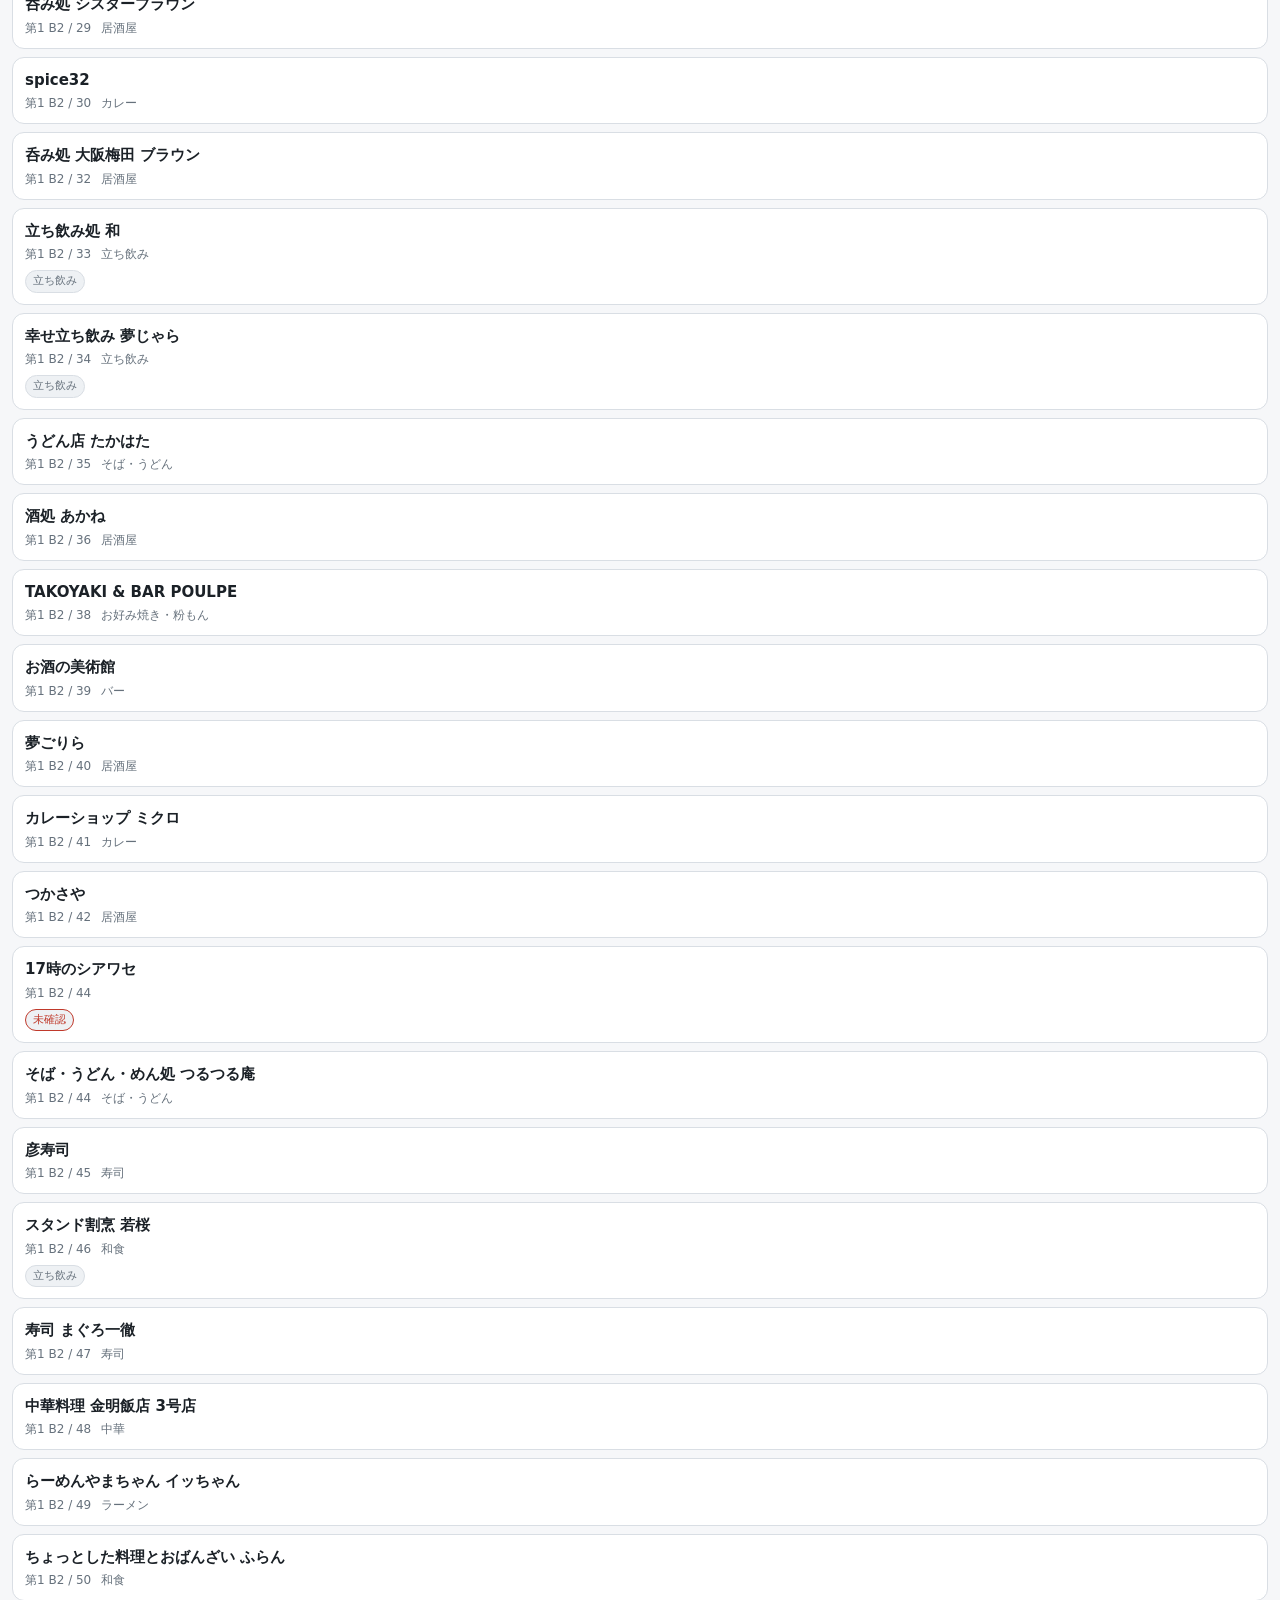
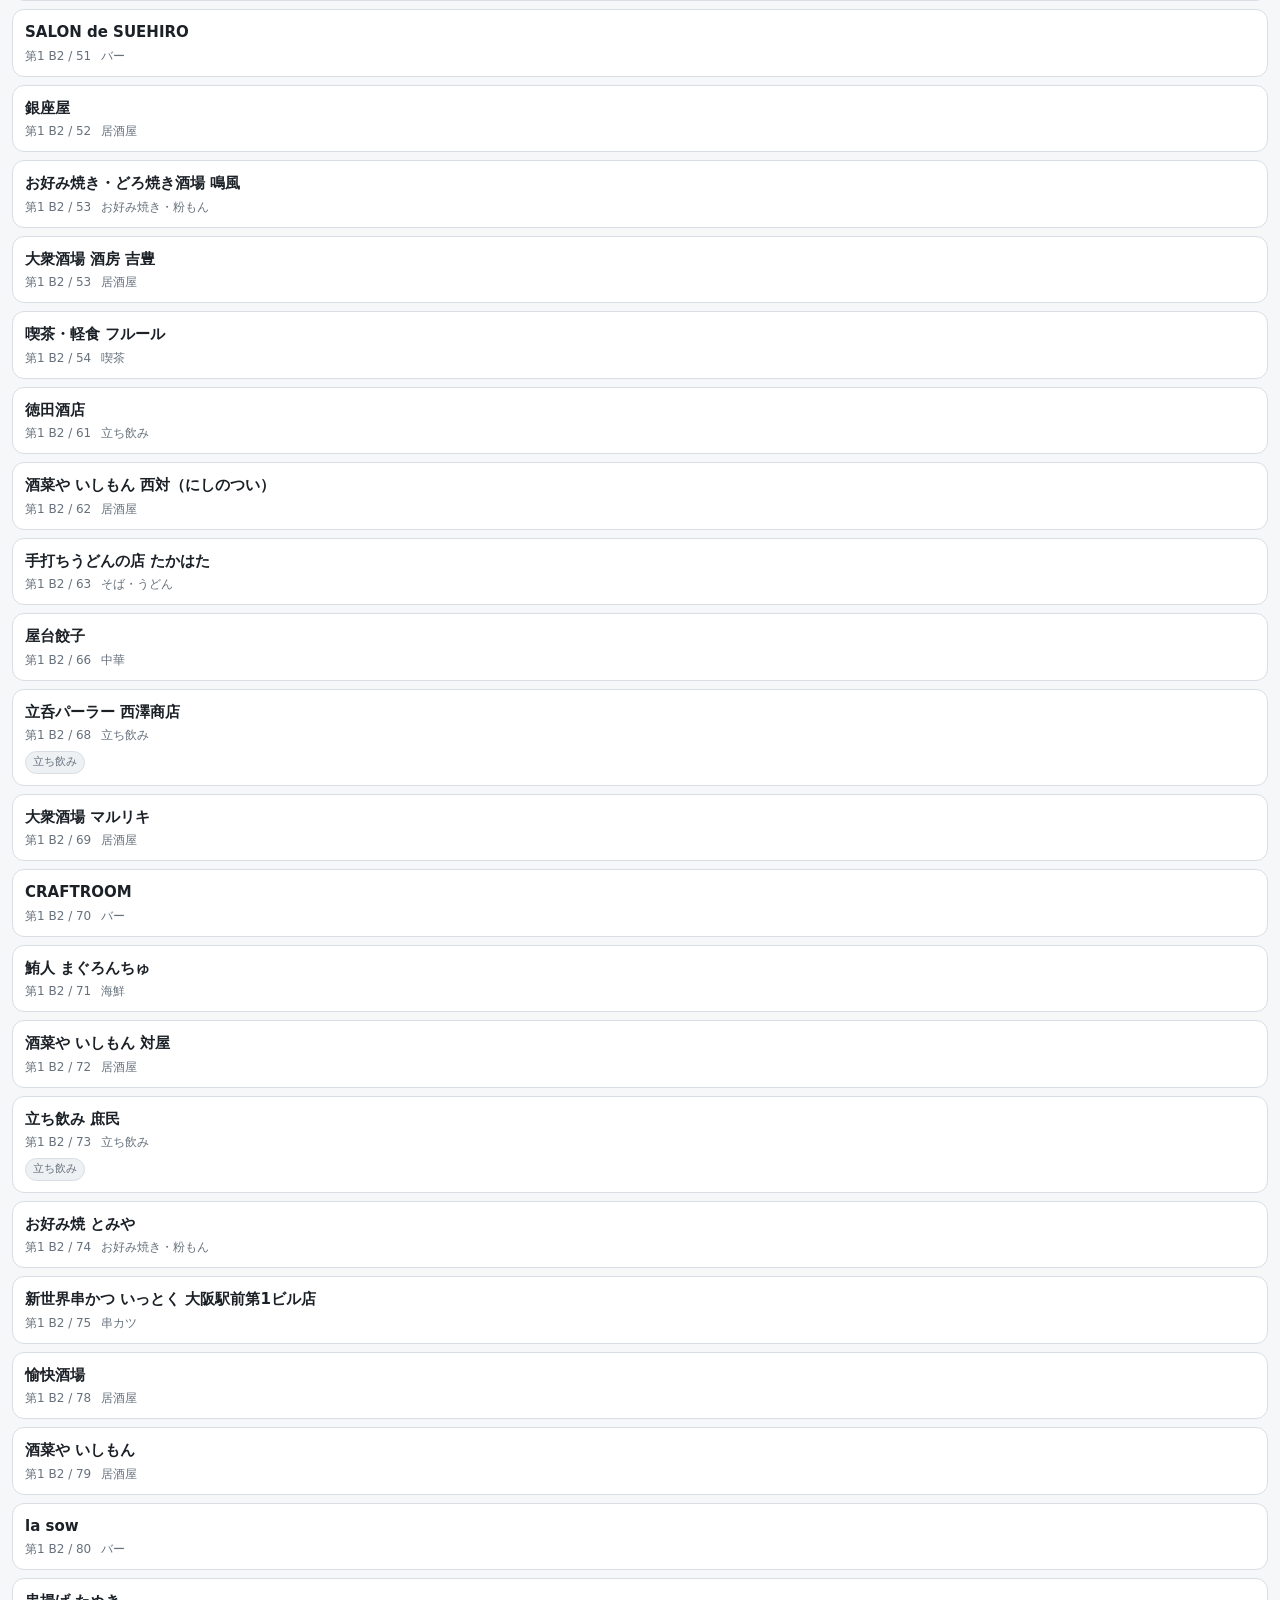
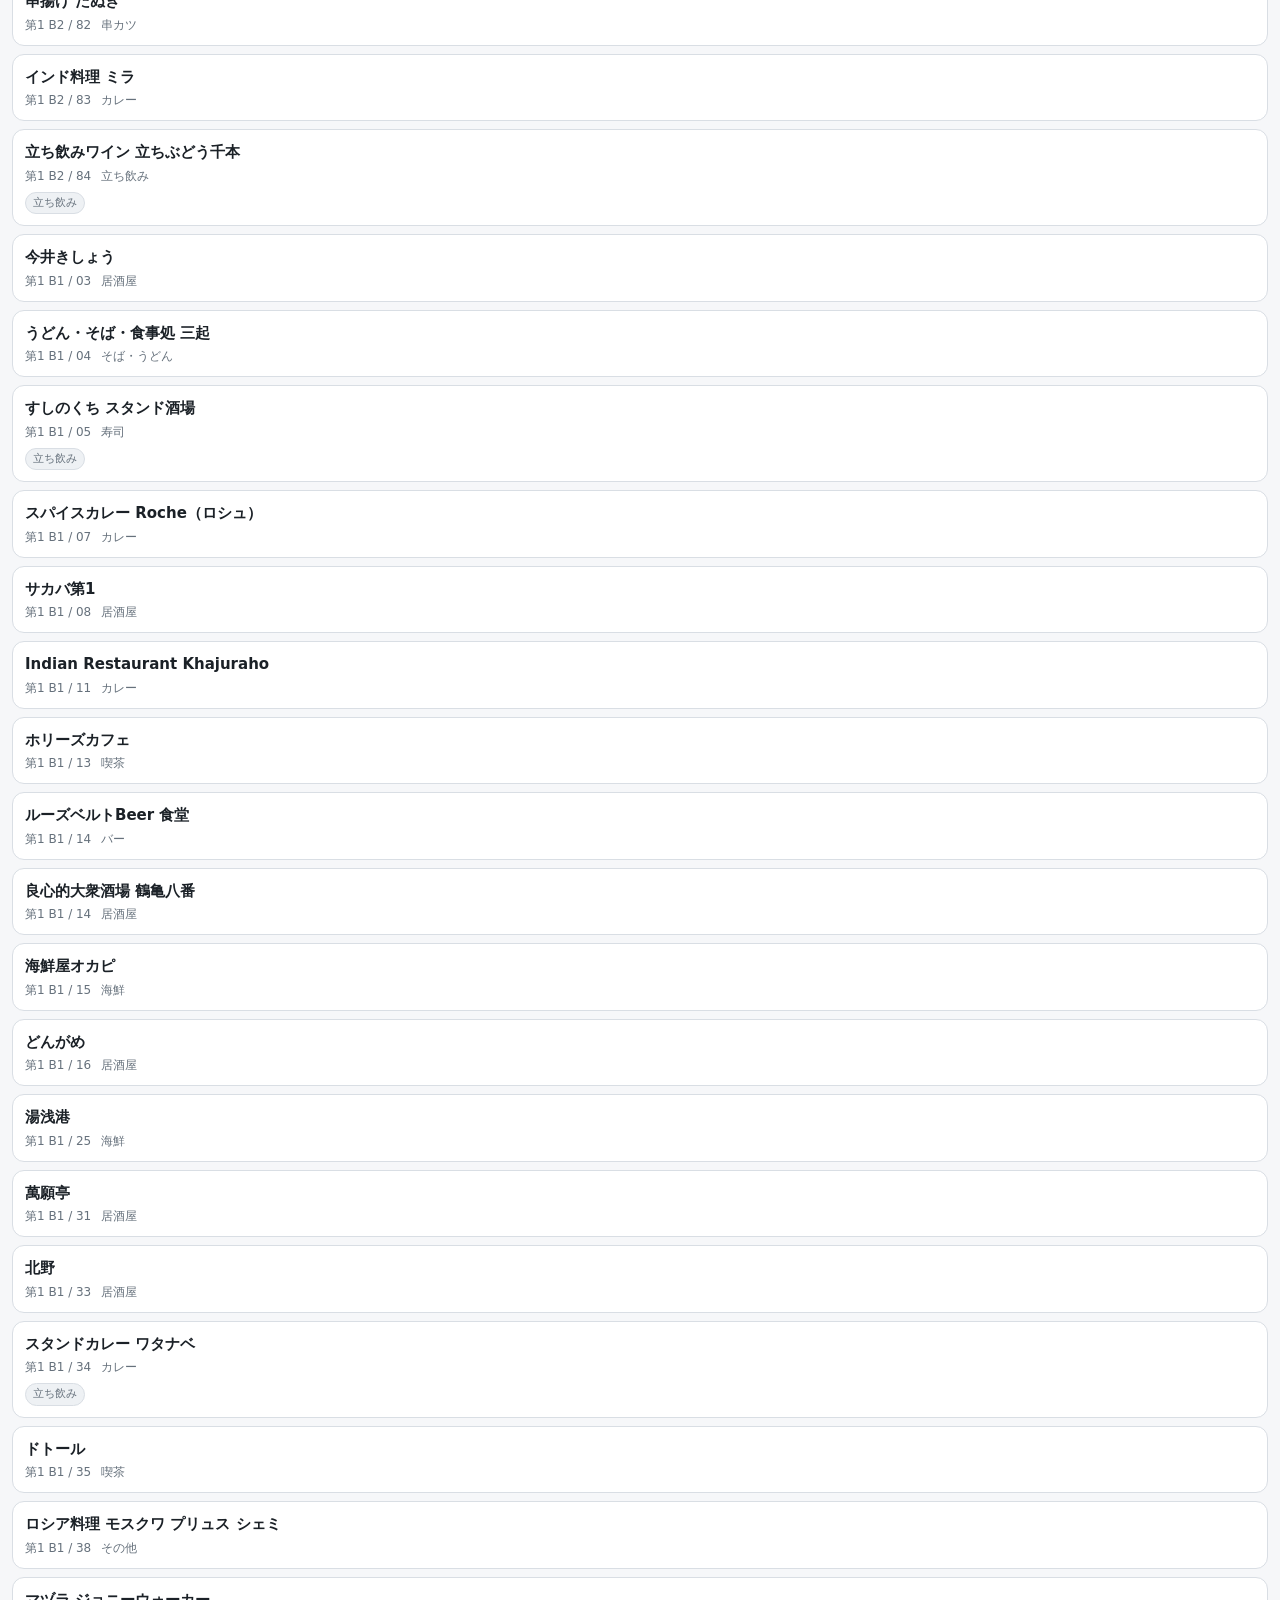
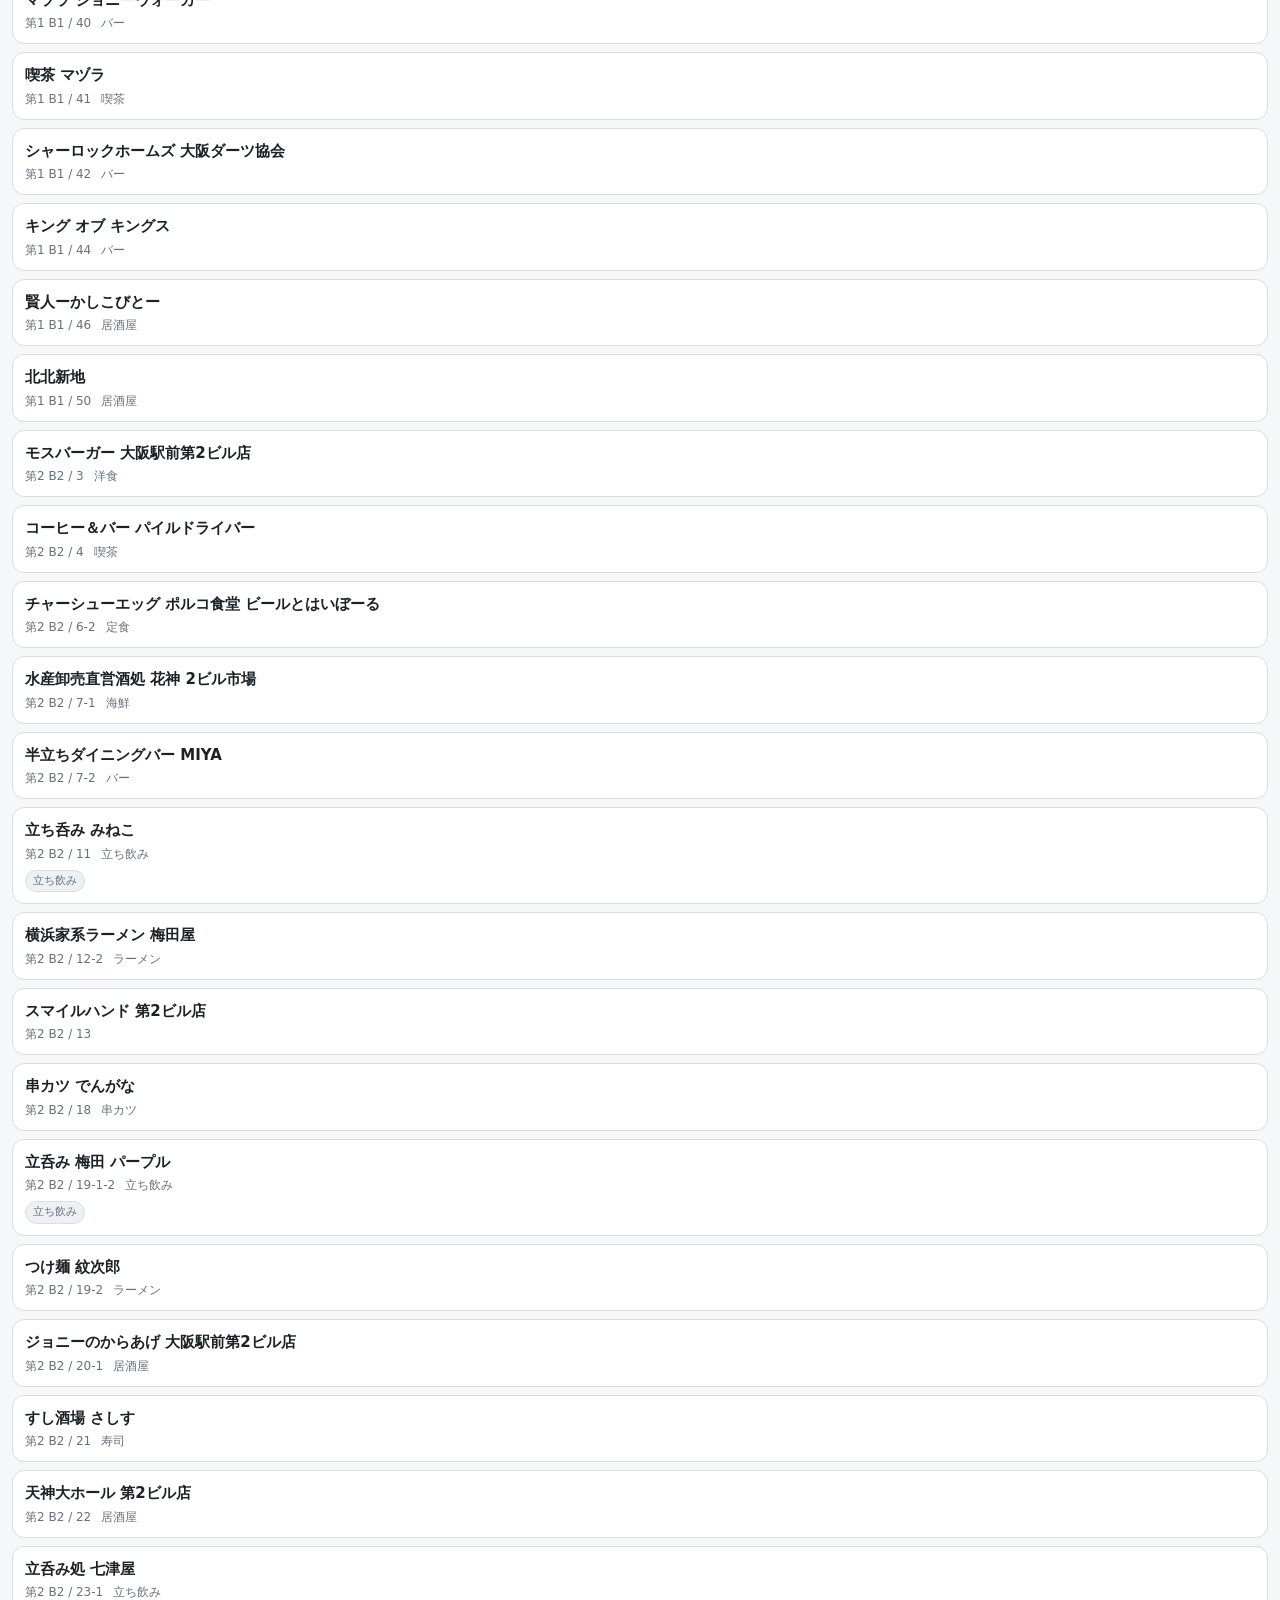
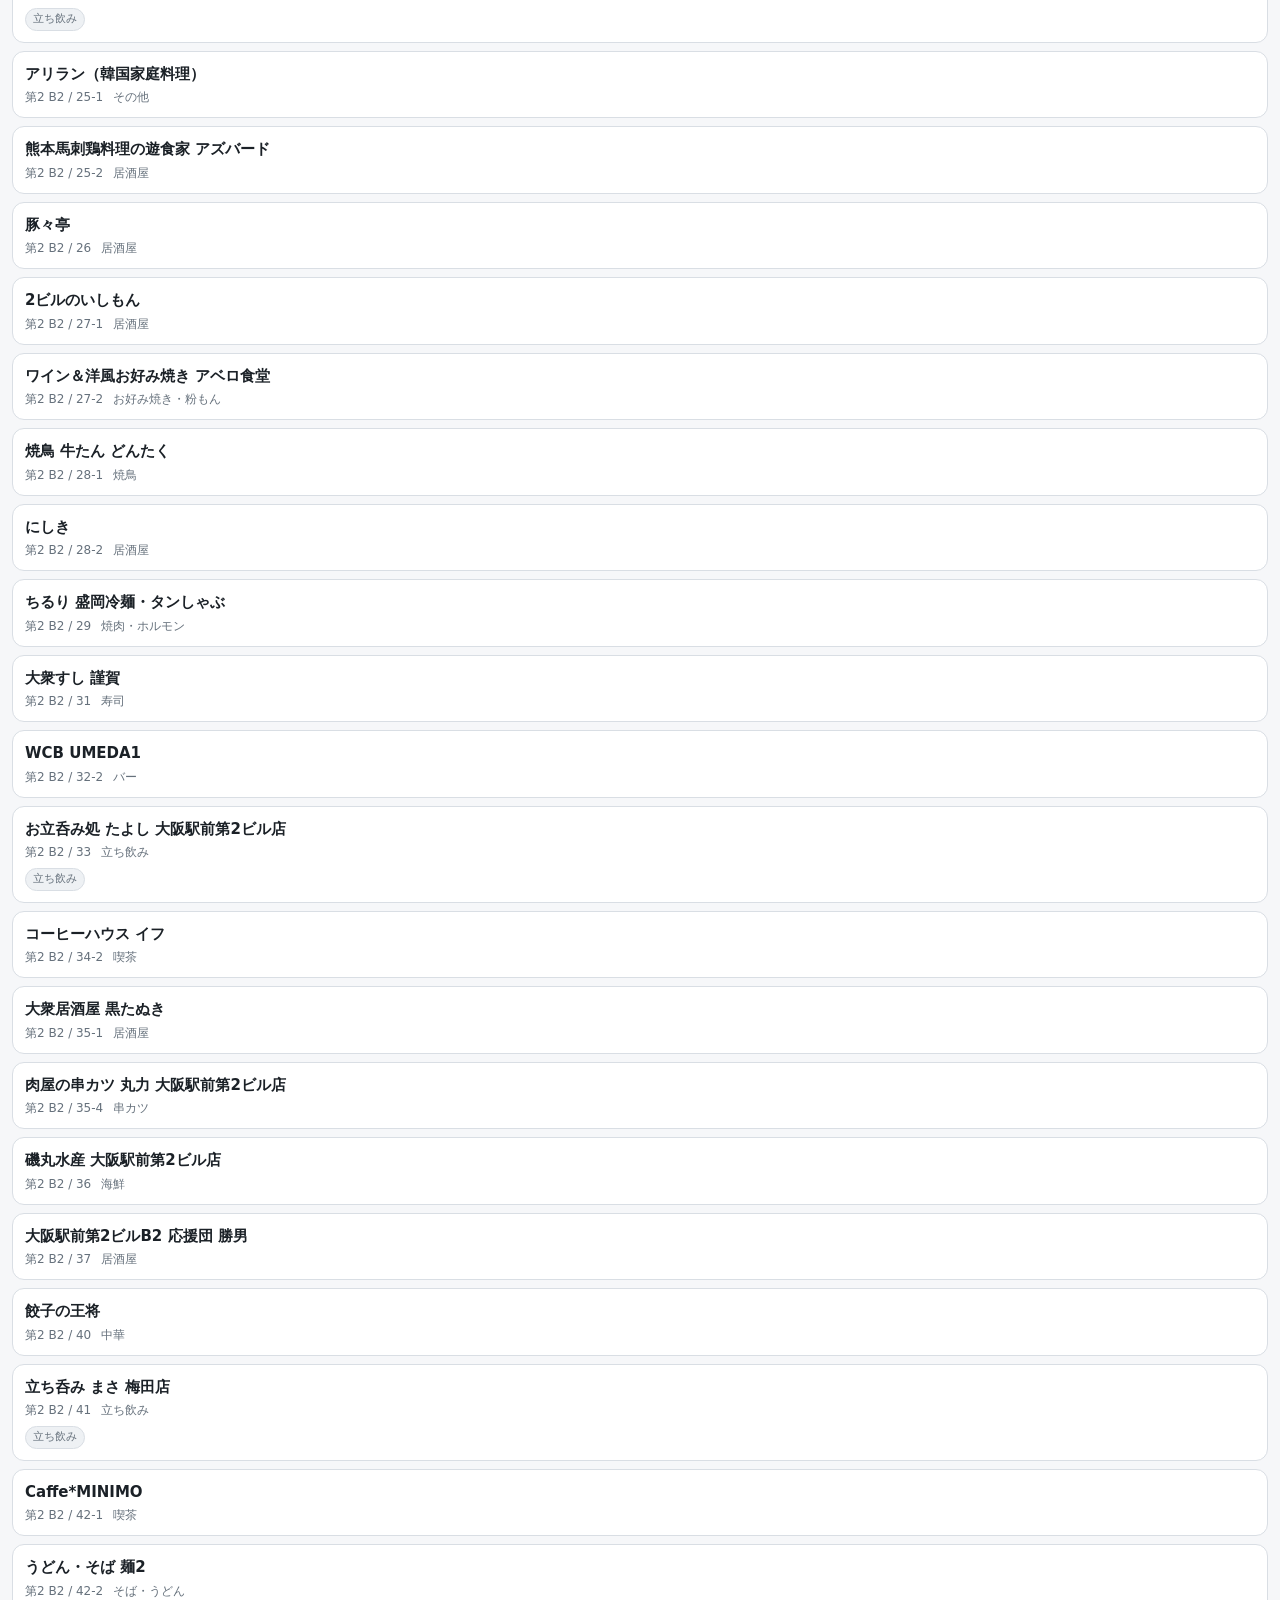
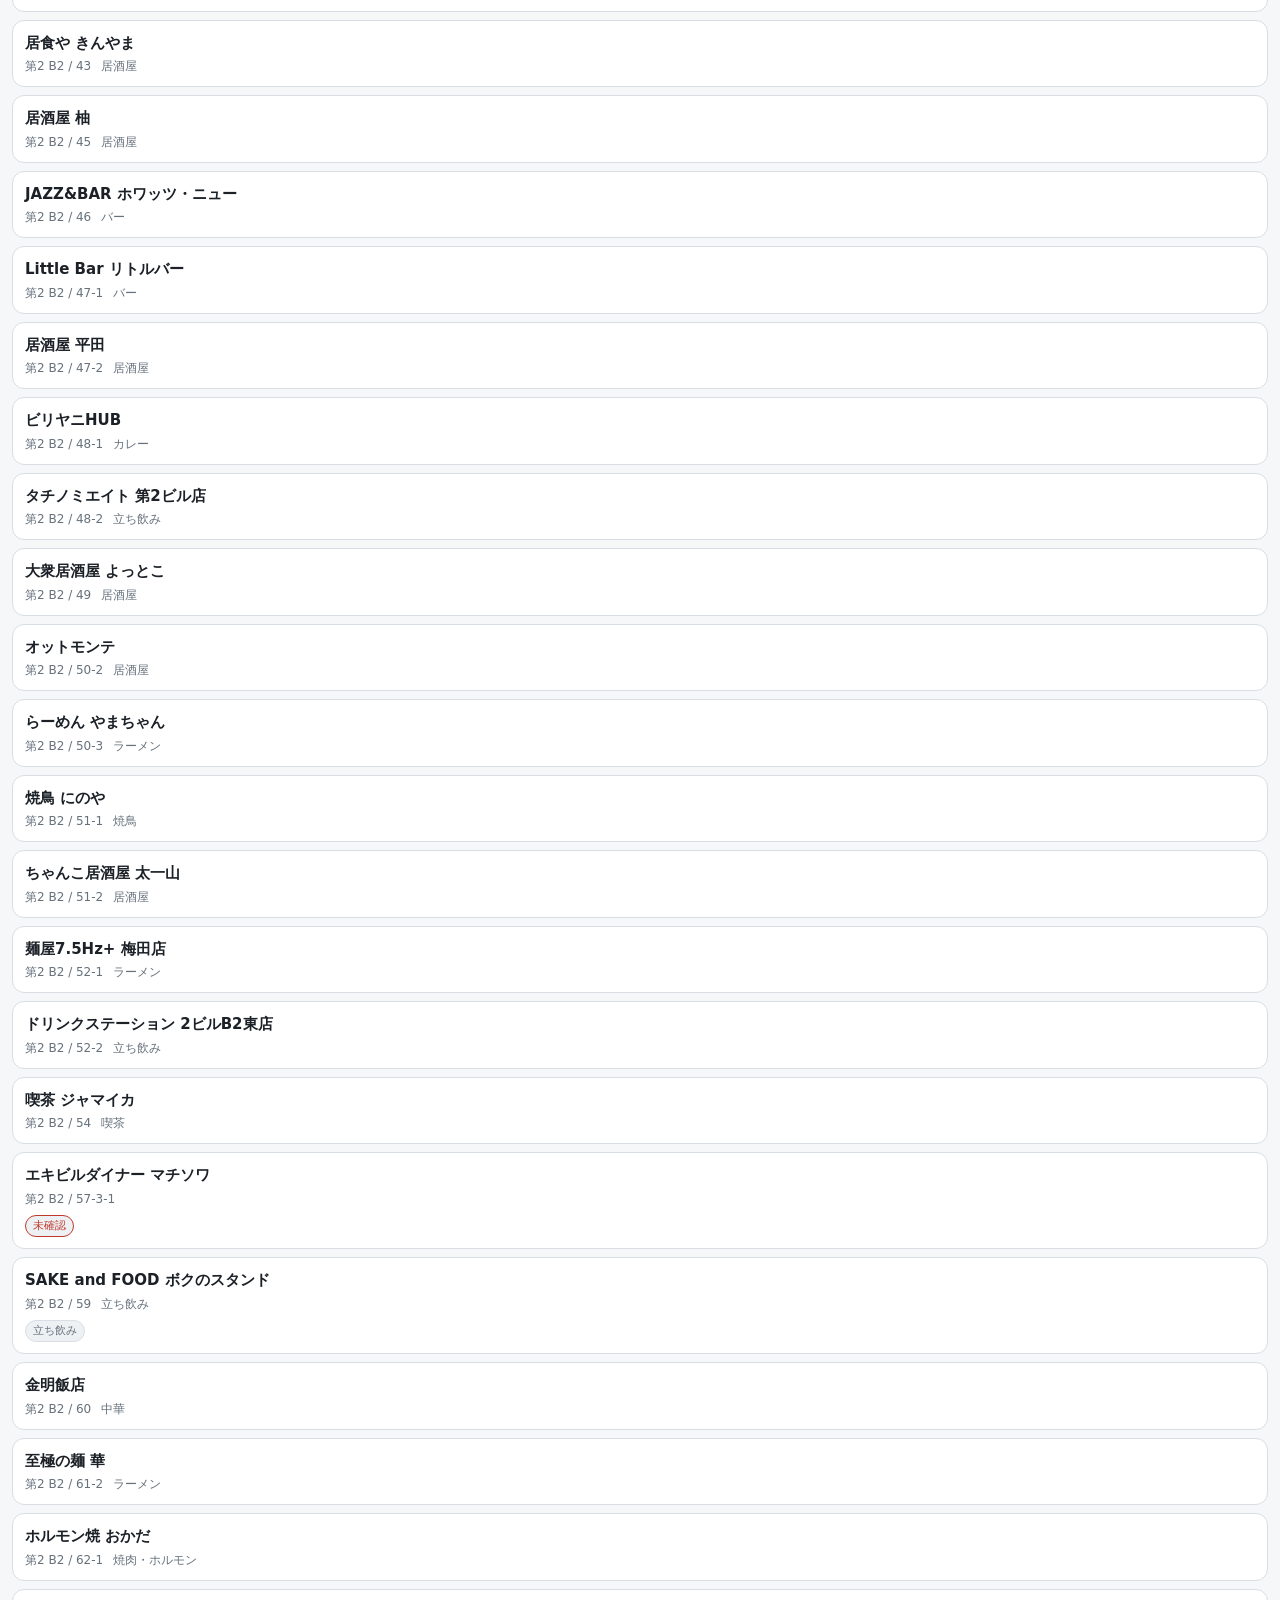
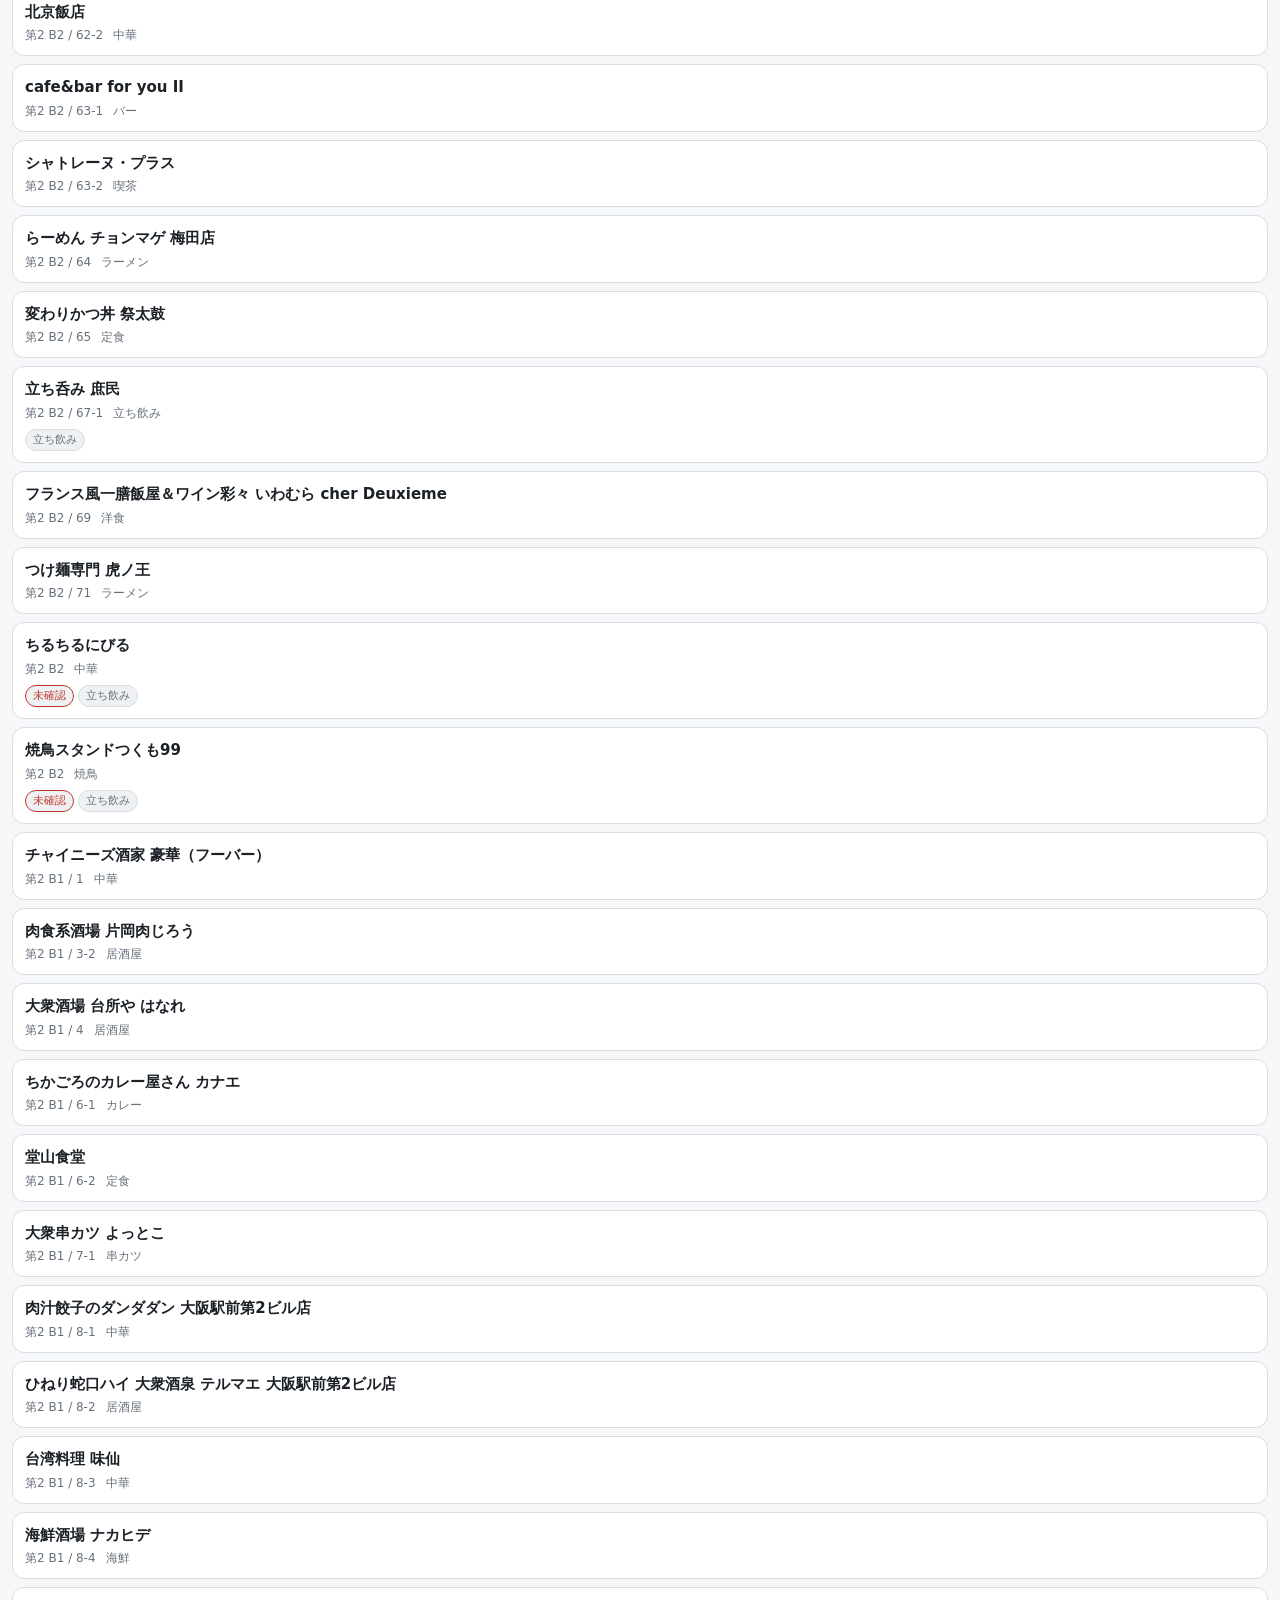
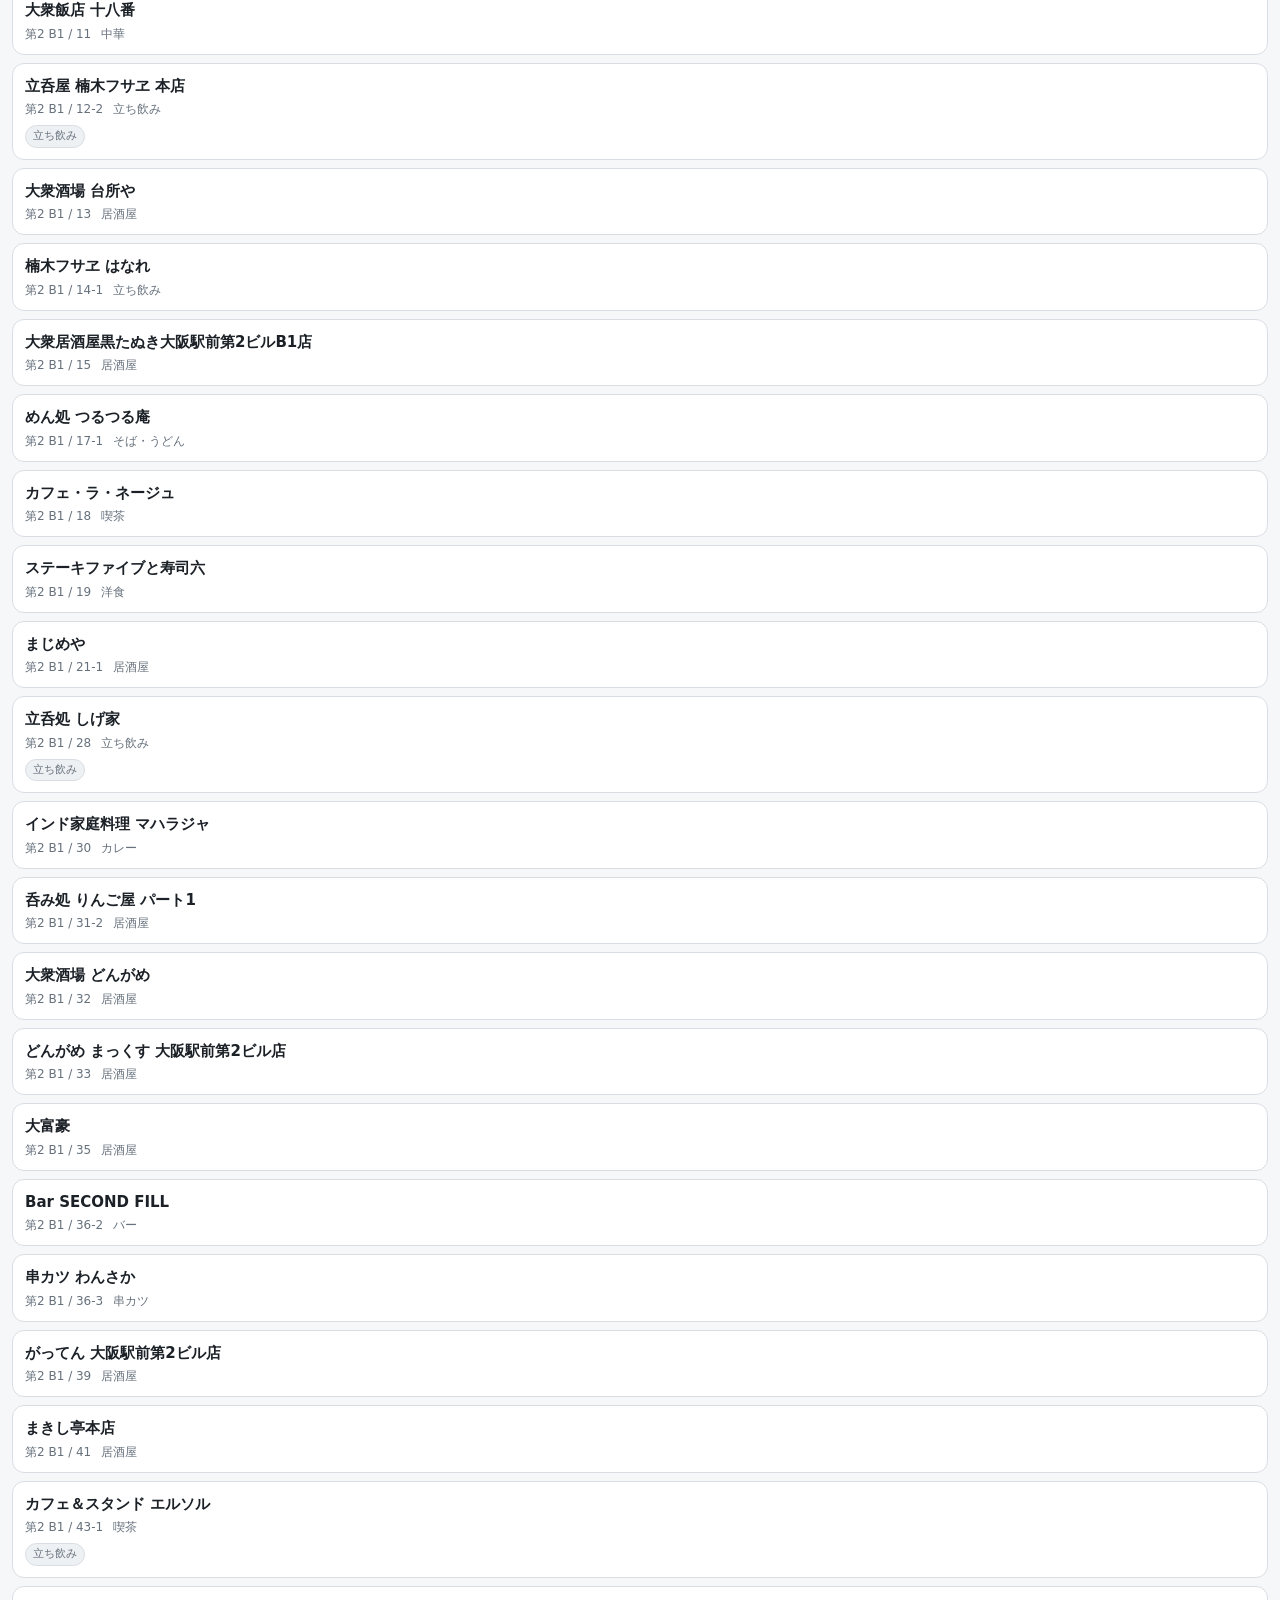
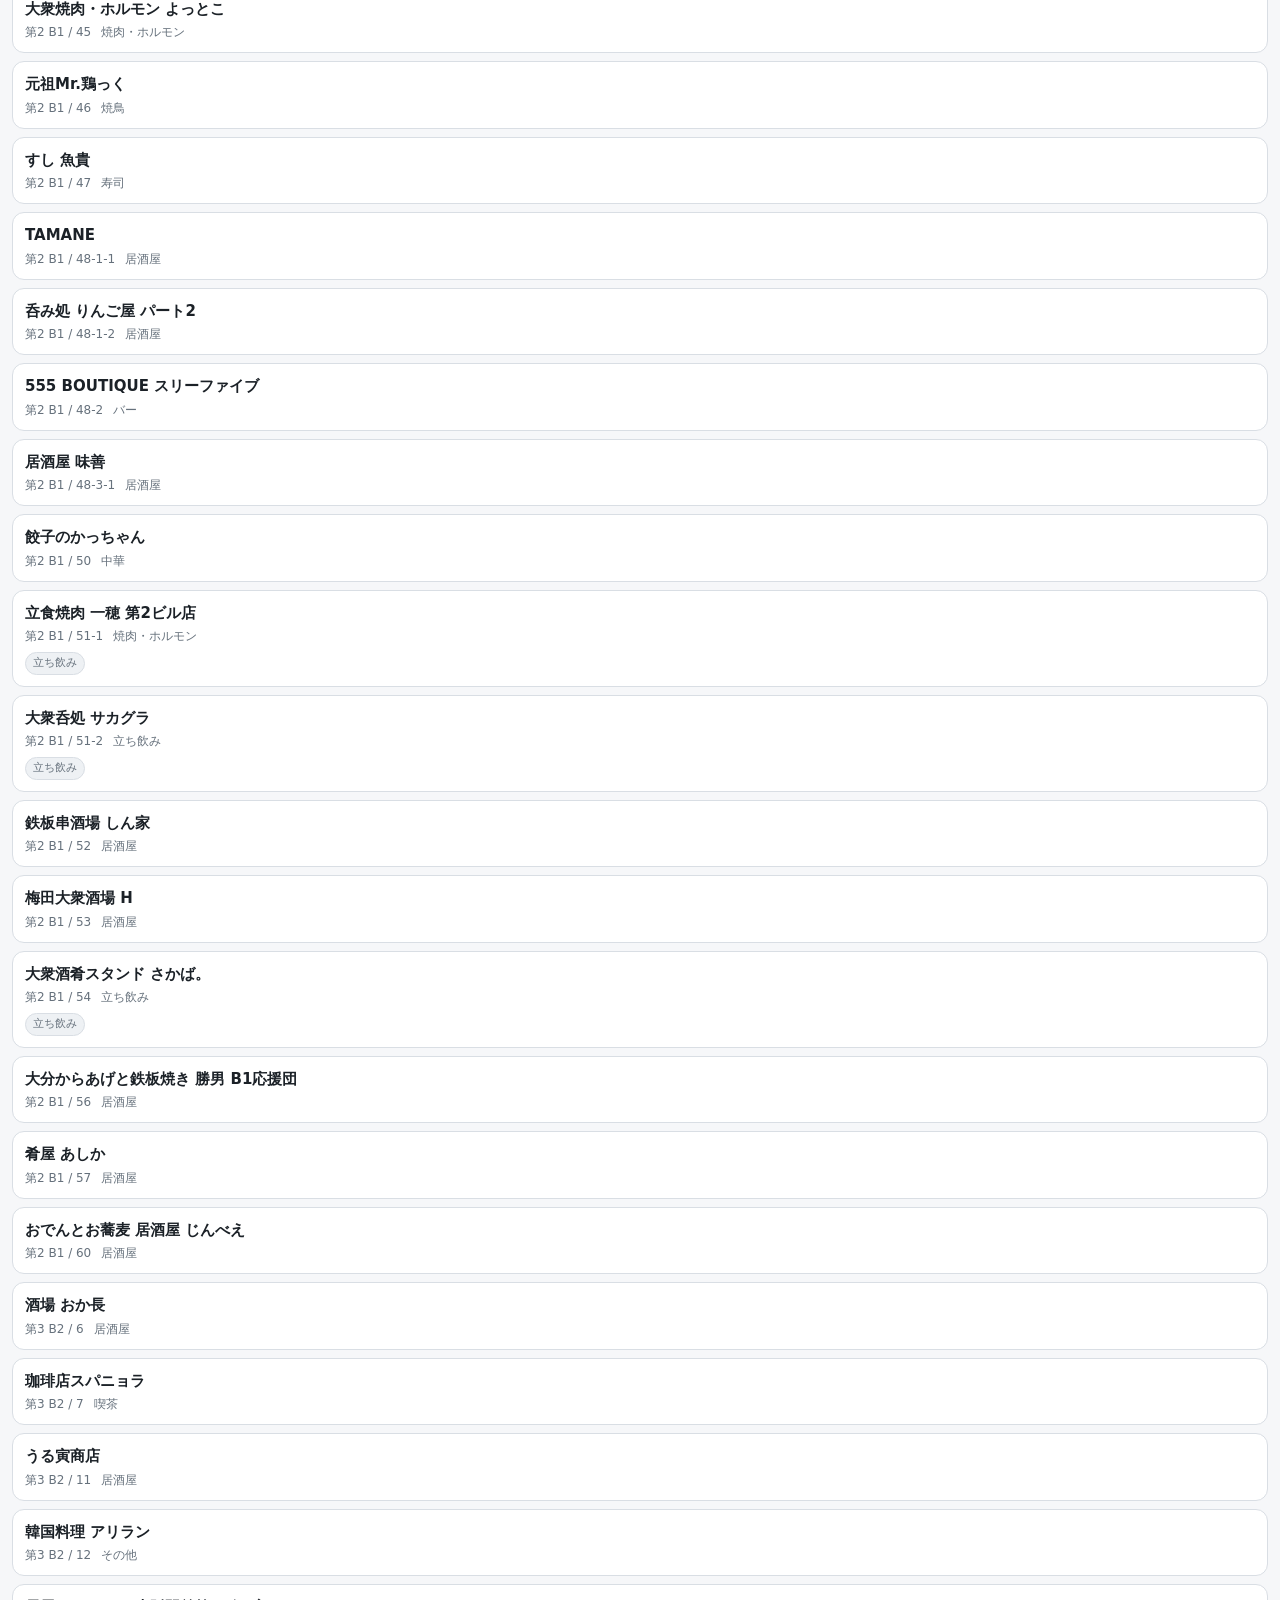
==== commit 68c1320c: "Add files via upload" ====
--- a/ekimae/index.html
+++ b/ekimae/index.html
@@ -36,7 +36,8 @@
   <button id="btn-filters" class="filtertoggle" type="button" aria-expanded="false" aria-controls="filters">
     絞り込み<span id="f-count" class="fcount" hidden></span><span class="caret">▾</span>
   </button>
-  <label class="sortwrap">並び
+  <button id="btn-here" class="filtertoggle" type="button">いまここ</button>
+  <label class="sortwrap"><span class="sortwrap-label">並び</span>
     <select id="sort">
       <option value="default">ビル・フロア順</option>
       <option value="rating">星が高い順</option>
@@ -46,6 +47,9 @@
   </label>
   <button id="btn-reset" class="linkbtn">クリア</button>
 </div>
+
+<!-- いま何で絞っているかは、パネルを閉じても見えていないと分からない -->
+<div id="active-filters" class="activefilters" hidden></div>
 
 <section id="filters" class="filters" hidden>
   <div class="filter-row">
@@ -58,15 +62,25 @@
   </div>
   <div class="filter-row">
     <span class="filter-label">種類</span>
-    <div class="chips" id="f-category"></div>
+    <div class="chipswrap">
+      <div class="chips chips--wrap is-collapsed" id="f-category"></div>
+      <button class="chips-more" id="more-category" type="button" hidden>もっと見る</button>
+    </div>
   </div>
   <div class="filter-row">
     <span class="filter-label">タグ</span>
-    <div class="chips" id="f-tag"></div>
+    <div class="chipswrap">
+      <div class="chips chips--wrap is-collapsed" id="f-tag"></div>
+      <button class="chips-more" id="more-tag" type="button" hidden>もっと見る</button>
+    </div>
   </div>
   <div class="filter-row">
     <span class="filter-label">条件</span>
     <div class="chips" id="f-misc"></div>
+  </div>
+  <!-- 条件を変えた結果は、パネルに隠れてリストが見えない。ここで件数を返す -->
+  <div class="filters-foot">
+    <button id="btn-apply" class="btn btn--primary" type="button">結果を見る</button>
   </div>
 </section>
 
--- a/ekimae/styles.css
+++ b/ekimae/styles.css
@@ -12,6 +12,8 @@
   --ok: #1e8f62;
   --radius: 12px;
   --cell: 92px;
+  --fav-bg: #fdf0dc;
+  --fav-line: #e0a13d;
 }
 
 /* 端末が暗いテーマ、かつ明るいテーマが明示指定されていないとき */
@@ -27,6 +29,8 @@
     --accent-ink: #2a1d07;
     --danger: #ff6b6b;
     --ok: #5cd6a0;
+    --fav-bg: #3b2a12;
+    --fav-line: #ffb454;
   }
 }
 
@@ -42,6 +46,8 @@
   --accent-ink: #2a1d07;
   --danger: #ff6b6b;
   --ok: #5cd6a0;
+  --fav-bg: #3b2a12;
+  --fav-line: #ffb454;
 }
 
 * { box-sizing: border-box; }
@@ -90,8 +96,9 @@
 .topbar-actions { display: flex; gap: 6px; }
 
 .icon-btn {
-  width: 38px;
-  height: 38px;
+  /* 44px は指で確実に押せる最小の大きさ。38px だと片手では外しやすい */
+  width: 44px;
+  height: 44px;
   border-radius: 10px;
   border: 1px solid var(--line);
   background: var(--bg-elev2);
@@ -173,6 +180,33 @@
 
 .chips::-webkit-scrollbar { display: none; }
 
+/* 横スクロールだと「まだ先がある」ことが伝わらない。折り返して全部見せる */
+.chipswrap { flex: 1 1 auto; min-width: 0; }
+
+.chips--wrap {
+  flex-wrap: wrap;
+  row-gap: 6px;
+  overflow-x: visible;
+}
+
+/* 既定は2行まで。それ以上は「もっと見る」で開く
+   （チップ1行 32px + 行間 6px → 2行で 70px） */
+.chips--wrap.is-collapsed {
+  max-height: 70px;
+  overflow: hidden;
+}
+
+.chips-more {
+  margin-top: 6px;
+  border: 0;
+  background: none;
+  color: var(--accent);
+  font-size: 12px;
+  font-weight: 600;
+  padding: 4px 2px;
+  cursor: pointer;
+}
+
 .chip {
   flex: 0 0 auto;
   padding: 5px 11px;
@@ -198,8 +232,9 @@
   z-index: 15;
   display: flex;
   align-items: center;
-  gap: 10px;
-  padding: 7px 12px;
+  /* 「いまここ」が増えて 390px では折り返していた。詰めて1行に収める */
+  gap: 6px;
+  padding: 7px 10px;
   background: var(--bg-elev);
   border-bottom: 1px solid var(--line);
 }
@@ -208,7 +243,9 @@
   display: flex;
   align-items: center;
   gap: 5px;
-  padding: 6px 12px;
+  white-space: nowrap;
+  padding: 7px 11px;
+  min-height: 34px;
   border-radius: 999px;
   border: 1px solid var(--line);
   background: var(--bg-elev2);
@@ -246,6 +283,7 @@
 }
 
 .linkbtn {
+  white-space: nowrap;
   border: 0;
   background: none;
   color: var(--accent);
@@ -342,6 +380,7 @@
 }
 
 .gridcell {
+  position: relative;
   border-radius: 10px;
   border: 1px solid var(--line);
   background: var(--bg-elev);
@@ -357,6 +396,35 @@
 
 .gridcell.is-dim { opacity: .28; }
 .gridcell.is-hit { border-color: var(--accent); box-shadow: 0 0 0 1px var(--accent) inset; }
+
+/* お気に入りはマス全体を塗る。枠線は「絞り込みに該当」が使っているので重ねない */
+.gridcell.is-fav { background: var(--fav-bg); }
+/* 行った店は左に緑の帯。お気に入りと同時に付いても互いを潰さない。
+   座標未設定のマスは枠が破線なので、帯だけは実線に戻す */
+.gridcell.is-visited { border-left: 4px solid var(--ok); padding-left: 4px; }
+.gridcell.is-visited.is-provisional { border-left-style: solid; }
+
+.gridcell-marks {
+  position: absolute; top: 4px; right: 5px;
+  display: flex; gap: 2px; font-size: 11px; line-height: 1;
+}
+.gridcell-marks .m-fav { color: var(--fav-line); }
+.gridcell-marks .m-visit { color: var(--ok); font-weight: 700; }
+/* 印と店名が重ならないよう、印があるときだけ逃がす */
+.gridcell-name.has-mark { padding-right: 20px; }
+
+.maplegend {
+  display: flex; gap: 14px; align-items: center;
+  font-size: 11px; color: var(--fg-dim); margin: 0 0 10px;
+}
+.maplegend > span { display: inline-flex; align-items: center; gap: 5px; }
+.legend-swatch {
+  width: 14px; height: 14px; border-radius: 4px;
+  display: inline-flex; align-items: center; justify-content: center;
+  font-size: 10px; line-height: 1;
+}
+.legend-swatch--fav { background: var(--fav-bg); border: 1px solid var(--fav-line); }
+.legend-swatch--visit { border-left: 4px solid var(--ok); color: var(--ok); font-weight: 700; }
 
 .gridcell-name {
   font-size: 12px;
@@ -475,3 +543,206 @@
   font-weight: 600;
   z-index: 100;
 }
+
+/* 星のまとめ入力 */
+.star-row { padding: 10px 0; border-bottom: 1px solid var(--line); }
+.star-row-head { display: flex; justify-content: space-between; align-items: baseline; gap: 8px; }
+.star-row-name { font-weight: 600; font-size: 14px; }
+.star-row-loc { font-size: 11px; color: var(--fg-dim); white-space: nowrap; }
+.star-row-ctl { display: flex; align-items: center; gap: 6px; margin-top: 6px; }
+.star-row-ctl .btn {
+  flex: 0 0 auto; padding: 0 12px; min-height: 40px; font-size: 12px;
+  white-space: nowrap; text-decoration: none; color: var(--fg);
+  display: inline-flex; align-items: center;
+}
+.star-row-ctl .star-in { flex: 1 1 auto; min-width: 0; }
+.star-in {
+  width: 62px; padding: 8px; font-size: 16px; /* 16px 未満だと iOS が勝手に拡大する */
+  border: 1px solid var(--line); border-radius: 8px;
+  background: var(--bg-elev); color: var(--fg);
+}
+.star-in--cnt { width: 72px; }
+.star-mark { color: var(--ok); font-weight: 700; width: 14px; }
+
+
+/* ---------- 選択中の条件（パネルを閉じても見える） ---------- */
+.activefilters {
+  position: sticky;
+  top: 44px;
+  z-index: 14;
+  display: flex;
+  gap: 6px;
+  overflow-x: auto;
+  scrollbar-width: none;
+  padding: 7px 12px;
+  background: var(--bg-elev);
+  border-bottom: 1px solid var(--line);
+}
+.activefilters::-webkit-scrollbar { display: none; }
+
+.activechip {
+  flex: 0 0 auto;
+  display: inline-flex;
+  align-items: center;
+  gap: 6px;
+  min-height: 30px;
+  padding: 4px 8px 4px 11px;
+  border-radius: 999px;
+  border: 1px solid var(--accent);
+  background: var(--accent);
+  color: var(--accent-ink);
+  font-size: 13px;
+  font-weight: 700;
+  white-space: nowrap;
+  cursor: pointer;
+}
+
+.activechip-x {
+  font-size: 14px;
+  font-weight: 400;
+  opacity: .8;
+  /* × 自体を押しやすくする。チップ全体が外すボタンなので見た目だけ */
+  padding: 0 2px;
+}
+
+/* ---------- 絞り込みパネルの確定ボタン ---------- */
+.filters-foot {
+  position: sticky;
+  bottom: 0;
+  padding: 8px 12px calc(8px + env(safe-area-inset-bottom));
+  background: var(--bg-elev);
+  border-top: 1px solid var(--line);
+  display: flex;
+}
+.filters-foot .btn { min-height: 44px; }
+.filters-foot .btn[disabled] { opacity: .45; cursor: default; }
+
+/* ---------- いまここ ---------- */
+#btn-here.is-on {
+  background: var(--accent);
+  border-color: var(--accent);
+  color: var(--accent-ink);
+}
+
+.herebadge {
+  display: inline-block;
+  margin-right: 6px;
+  padding: 2px 7px;
+  border-radius: 999px;
+  background: var(--accent);
+  color: var(--accent-ink);
+  font-size: 10px;
+  font-weight: 700;
+}
+
+.heregrid {
+  display: grid;
+  grid-template-columns: repeat(2, 1fr);
+  gap: 8px;
+  margin: 12px 0 4px;
+}
+
+.herecell {
+  display: flex;
+  flex-direction: column;
+  align-items: flex-start;
+  gap: 2px;
+  min-height: 62px;
+  padding: 10px 12px;
+  border-radius: 10px;
+  border: 1px solid var(--line);
+  background: var(--bg-elev2);
+  color: var(--fg);
+  cursor: pointer;
+}
+.herecell-b { font-size: 12px; color: var(--fg-dim); }
+.herecell-f { font-size: 17px; font-weight: 700; }
+.herecell-n { font-size: 11px; color: var(--fg-dim); }
+.herecell.is-on { background: var(--accent); border-color: var(--accent); color: var(--accent-ink); }
+.herecell.is-on .herecell-b, .herecell.is-on .herecell-n { color: var(--accent-ink); opacity: .85; }
+.herecell.is-empty { opacity: .4; }
+
+/* ---------- 削除は編集画面のいちばん奥 ---------- */
+.dangerzone {
+  margin-top: 18px;
+  padding-top: 12px;
+  border-top: 1px solid var(--line);
+  display: flex;
+}
+
+
+/* 幅が足りないときは「並び」の文字を落とす。選択肢自体が何の並びか示している */
+.sortwrap-label { color: var(--fg-dim); }
+#sort { max-width: 128px; }
+@media (max-width: 430px) {
+  .sortwrap-label { display: none; }
+  #sort { max-width: 112px; font-size: 12px; }
+}
+
+/* 「マップで見る」で飛んできたマス。数秒だけ目立たせて消える */
+.gridcell.is-focus {
+  outline: 3px solid var(--accent);
+  outline-offset: 2px;
+  animation: focuspulse 1s ease-in-out 2;
+  opacity: 1 !important;
+}
+
+@keyframes focuspulse {
+  0%, 100% { outline-color: var(--accent); }
+  50% { outline-color: transparent; }
+}
+
+@media (prefers-reduced-motion: reduce) {
+  .gridcell.is-focus { animation: none; }
+}
+
+/* ---------- フロア平面図 ---------- */
+.planrow {
+  display: flex;
+  align-items: center;
+  gap: 8px;
+  padding: 8px 0;
+  border-bottom: 1px solid var(--line);
+}
+.planrow-name { flex: 0 0 96px; font-size: 13px; font-weight: 600; }
+.planrow-state { flex: 1 1 auto; font-size: 11px; color: var(--fg-dim); }
+.planrow-state.is-on { color: var(--ok); font-weight: 700; }
+.planrow .btn { flex: 0 0 auto; min-height: 38px; padding: 0 12px; font-size: 12px; }
+
+.planblock {
+  display: inline-block;
+  margin-left: 8px;
+  padding: 2px 8px;
+  border-radius: 999px;
+  background: var(--accent);
+  color: var(--accent-ink);
+  font-size: 12px;
+}
+
+.planscroll {
+  margin: 10px 0;
+  max-height: 58vh;
+  overflow: auto;
+  border: 1px solid var(--line);
+  border-radius: 10px;
+  background: var(--bg-elev2);
+  -webkit-overflow-scrolling: touch;
+}
+
+.planstage { position: relative; width: 100%; }
+.planstage.is-zoom { width: 220%; }
+.planstage.is-placing { cursor: crosshair; }
+/* ピンを置くあいだは、どこを押せばいいか分かるように図を持ち上げる */
+.planstage.is-placing .planimg { outline: 3px solid var(--accent); outline-offset: -3px; }
+
+.planimg { display: block; width: 100%; height: auto; }
+
+.planpin {
+  position: absolute;
+  transform: translate(-50%, -100%);
+  font-size: 22px;
+  line-height: 1;
+  color: var(--accent);
+  text-shadow: 0 0 3px var(--bg-elev), 0 0 6px var(--bg-elev);
+  pointer-events: none;
+}
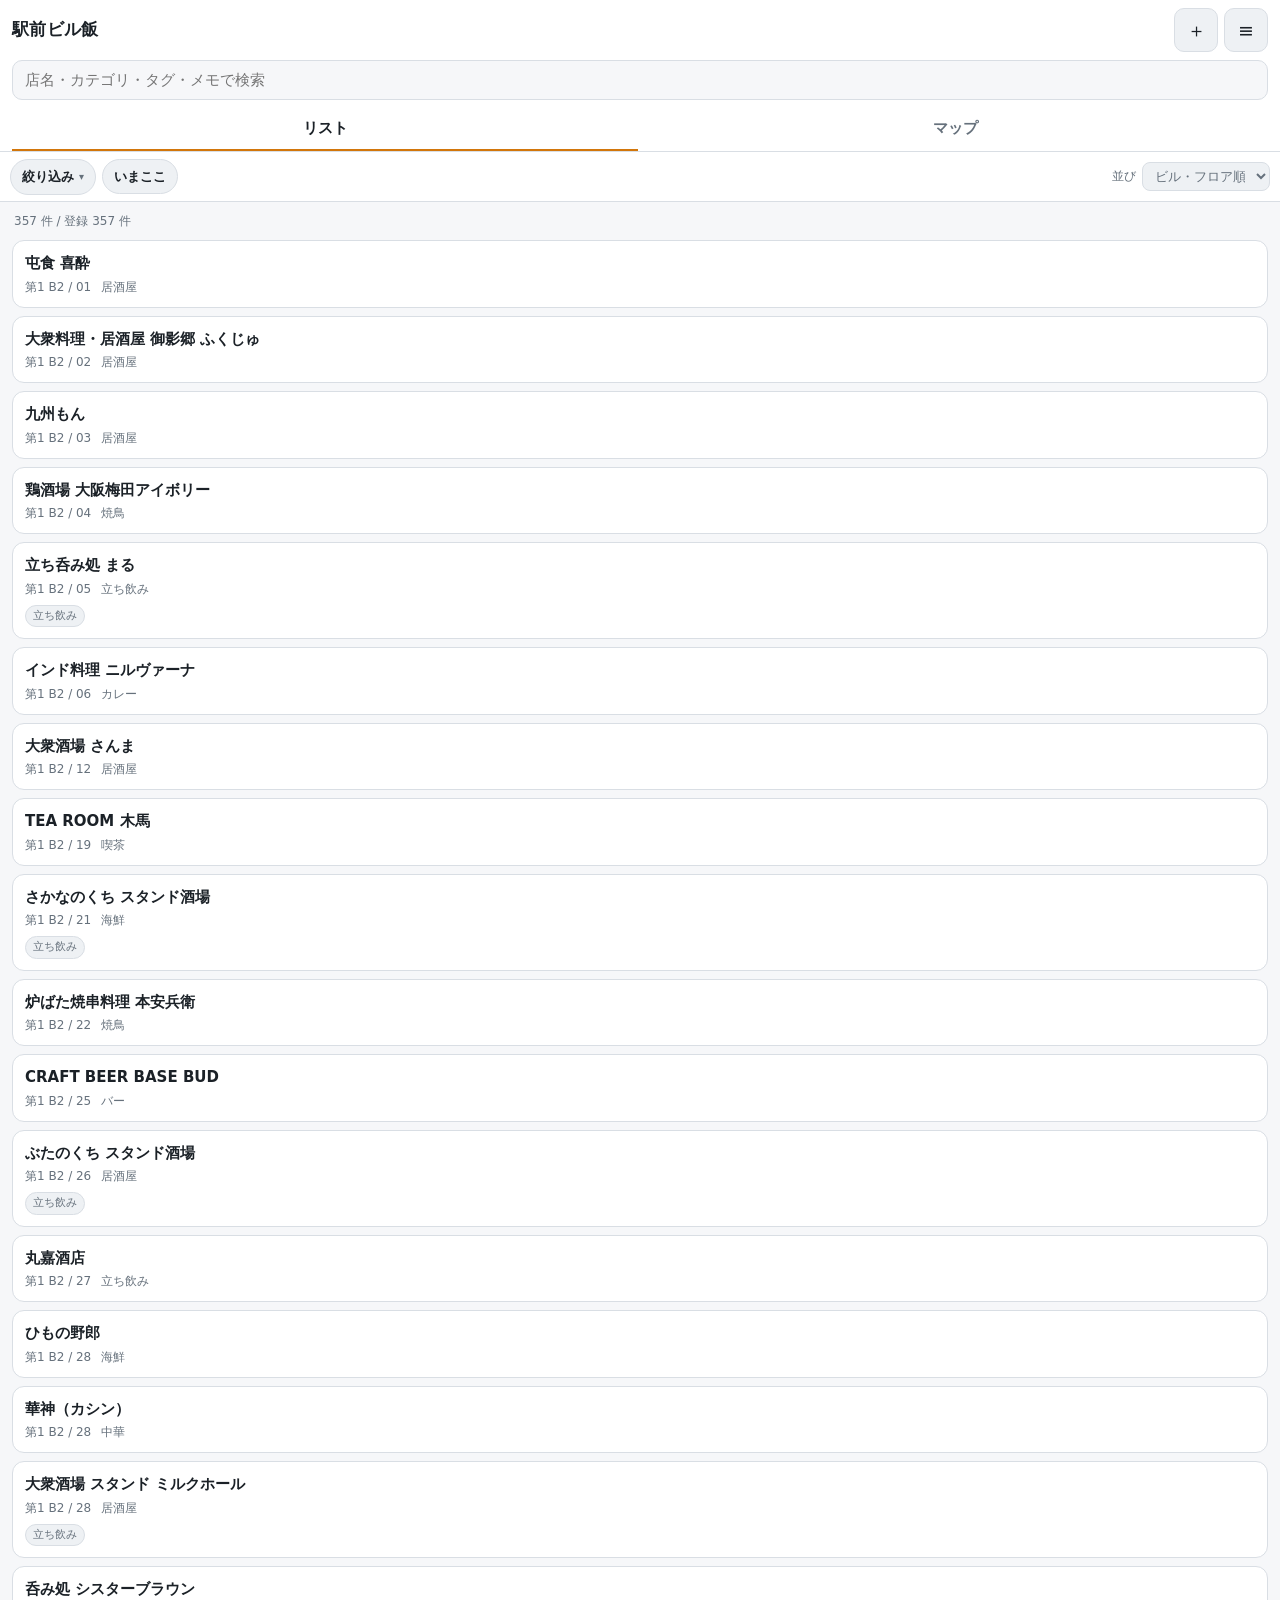
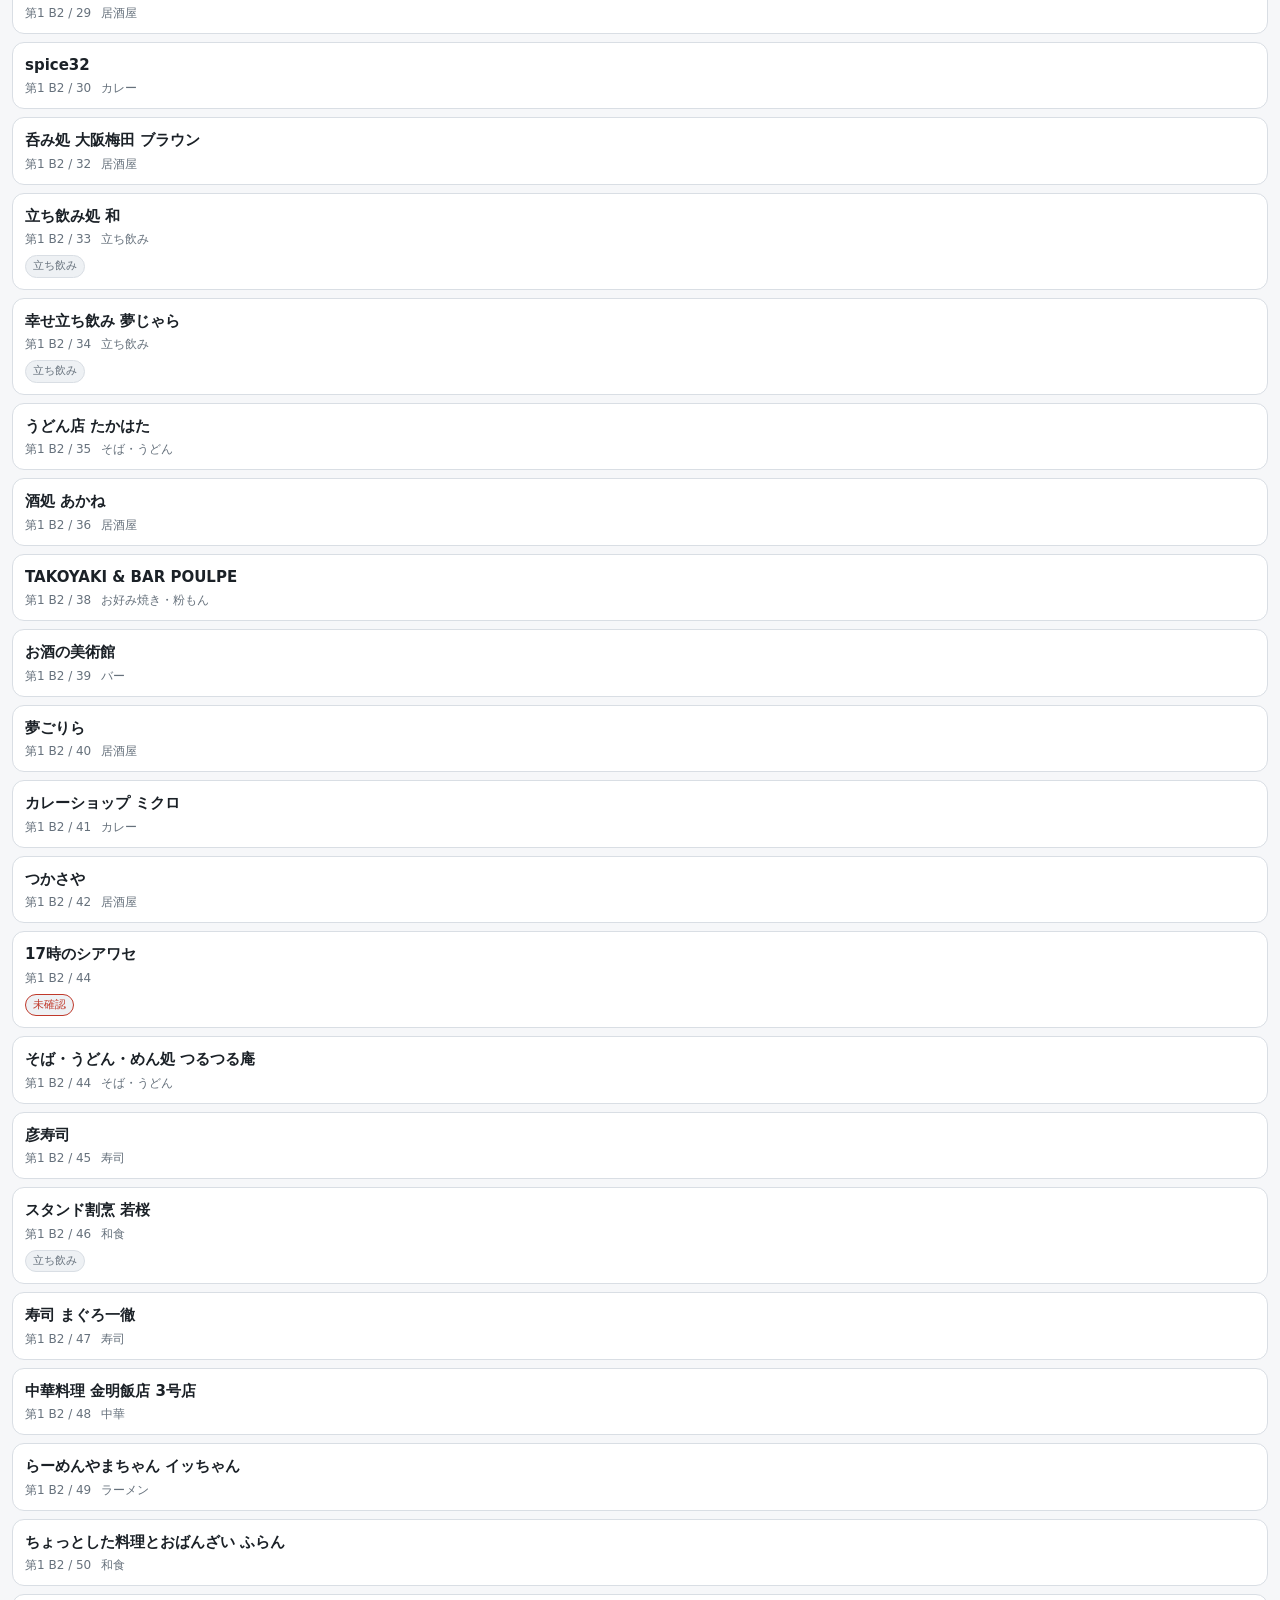
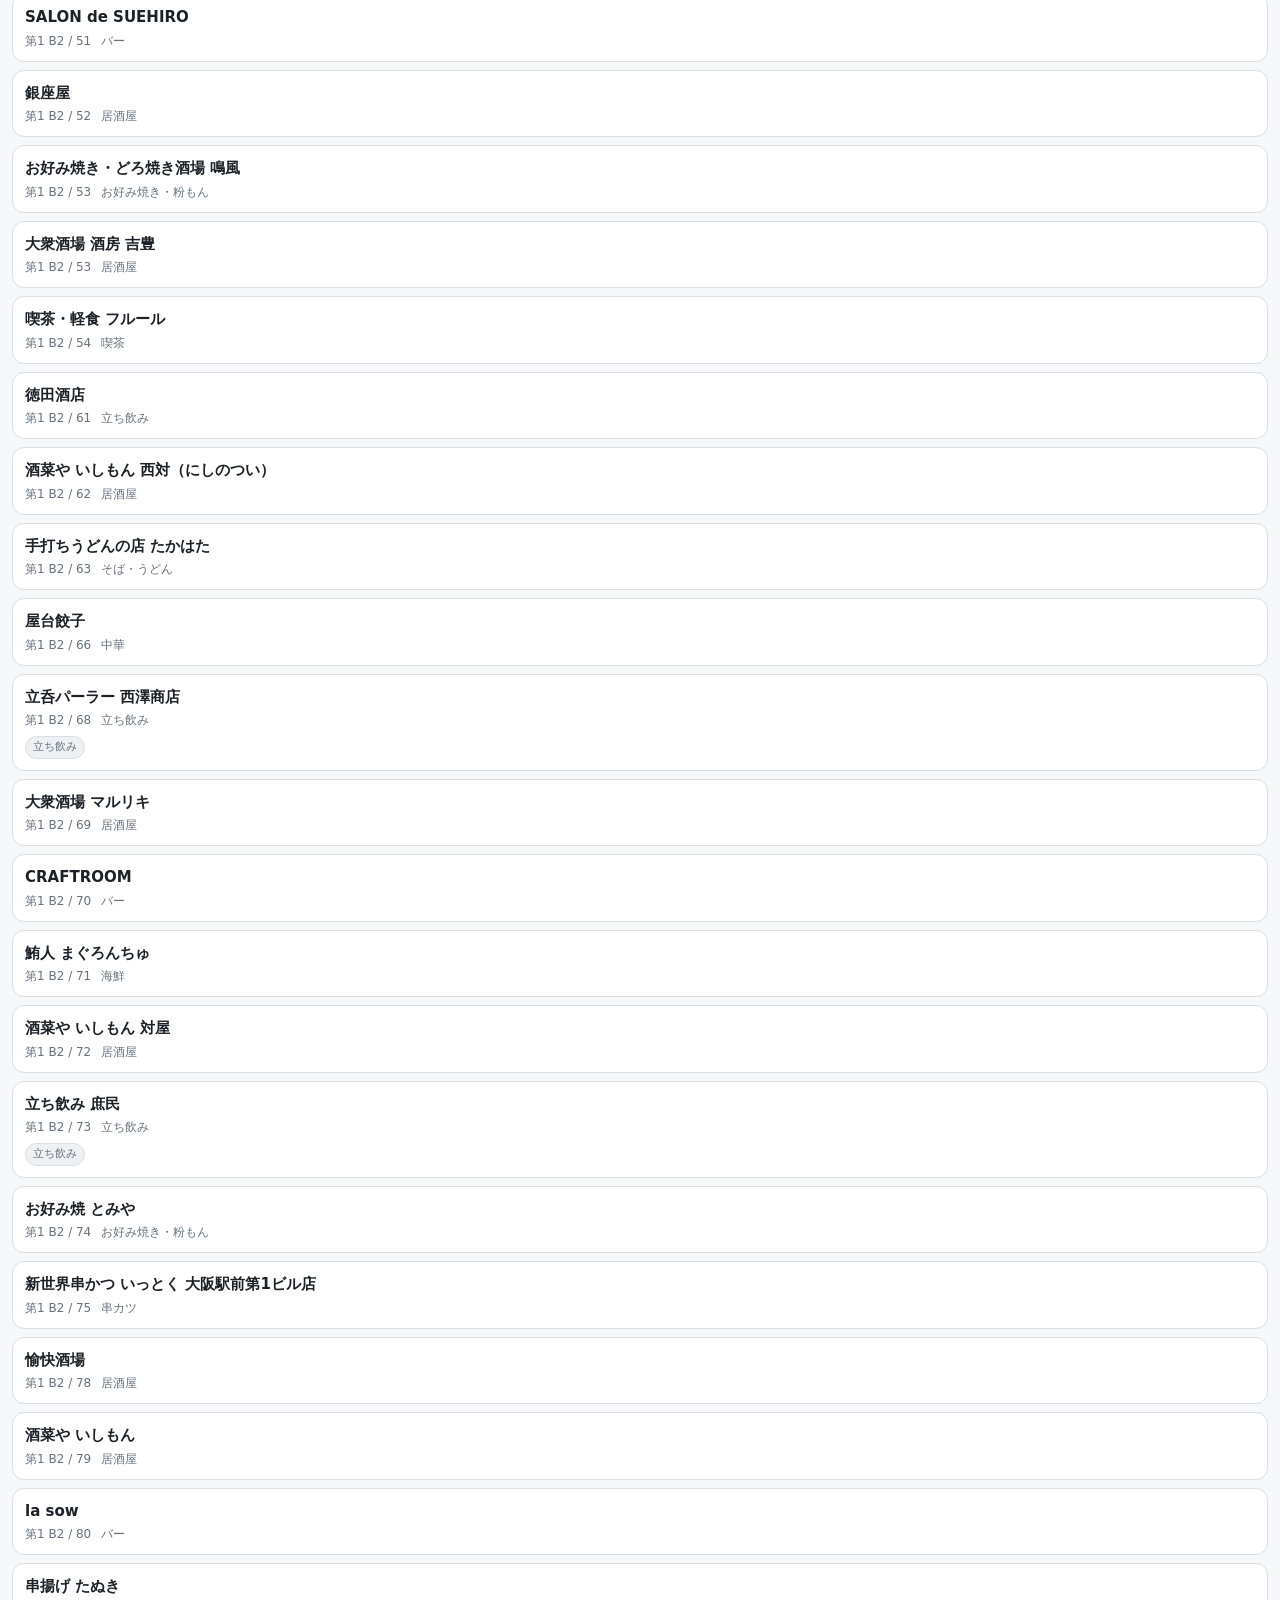
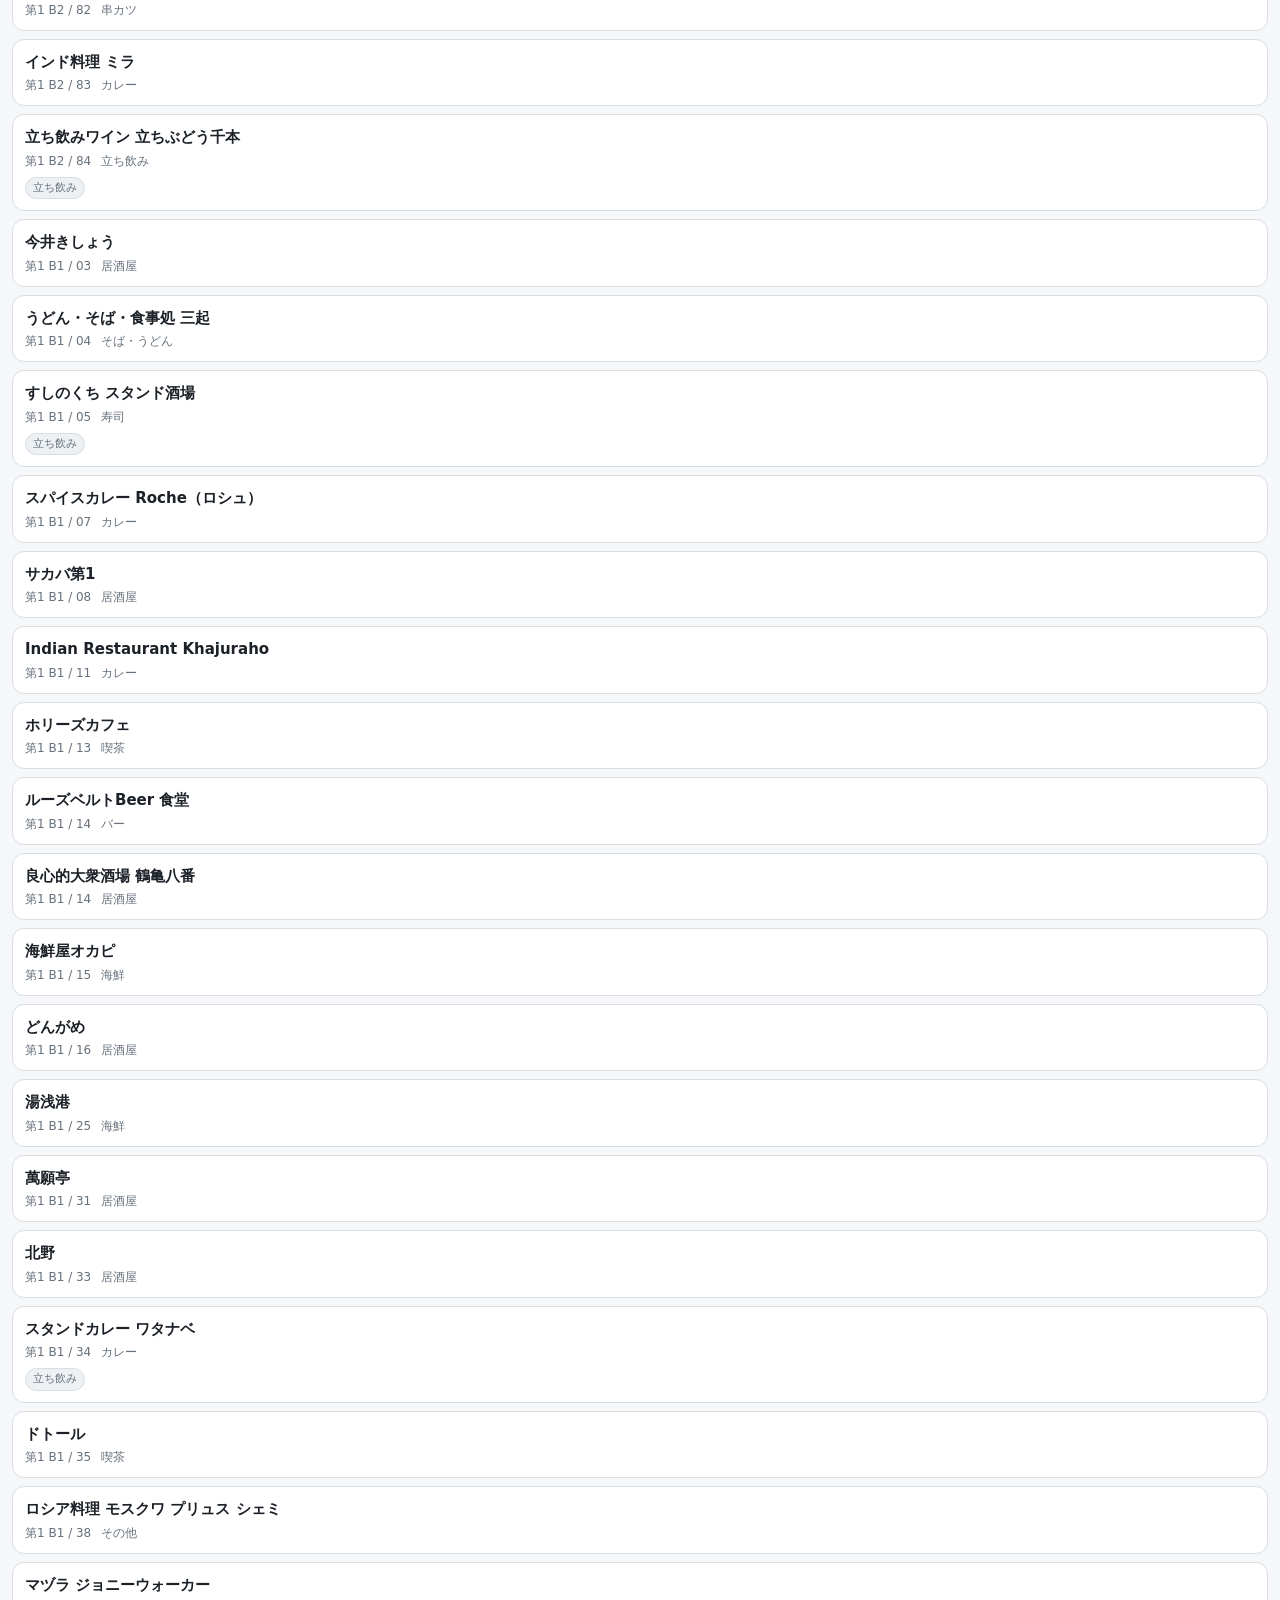
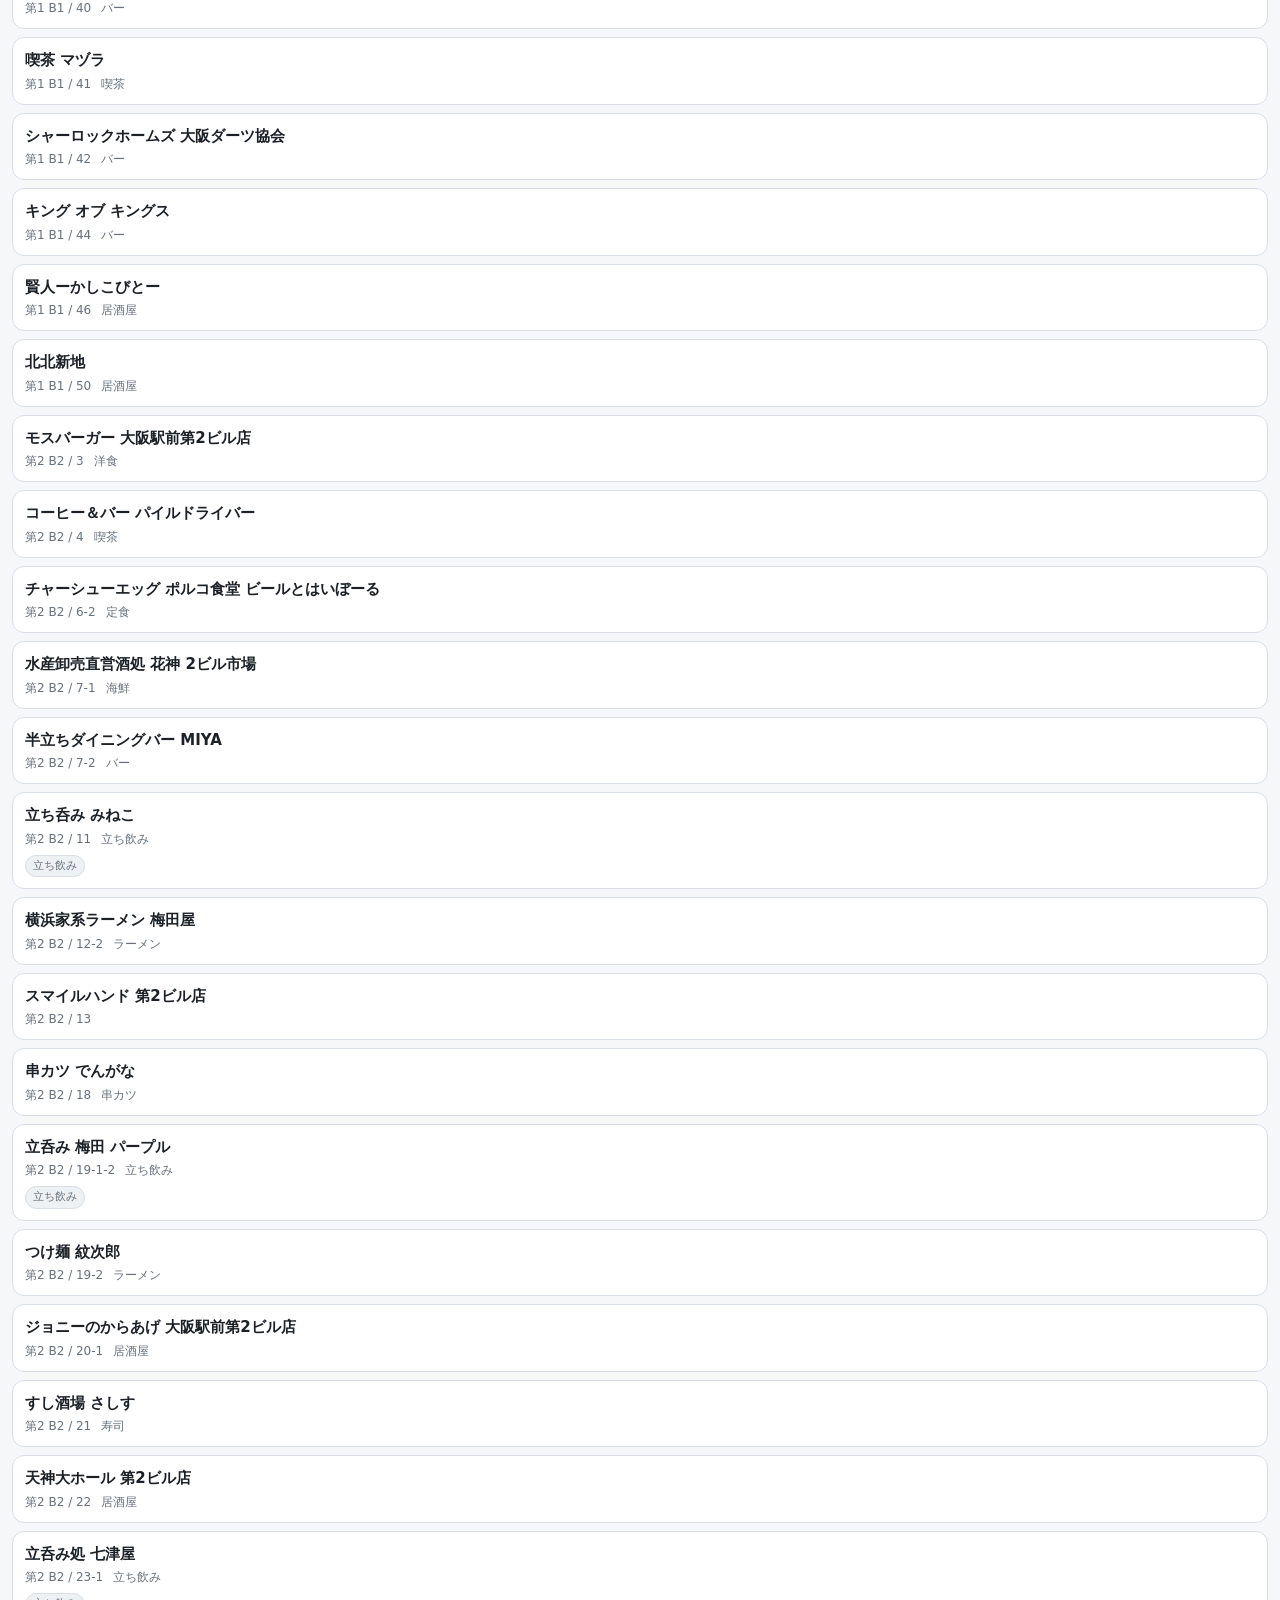
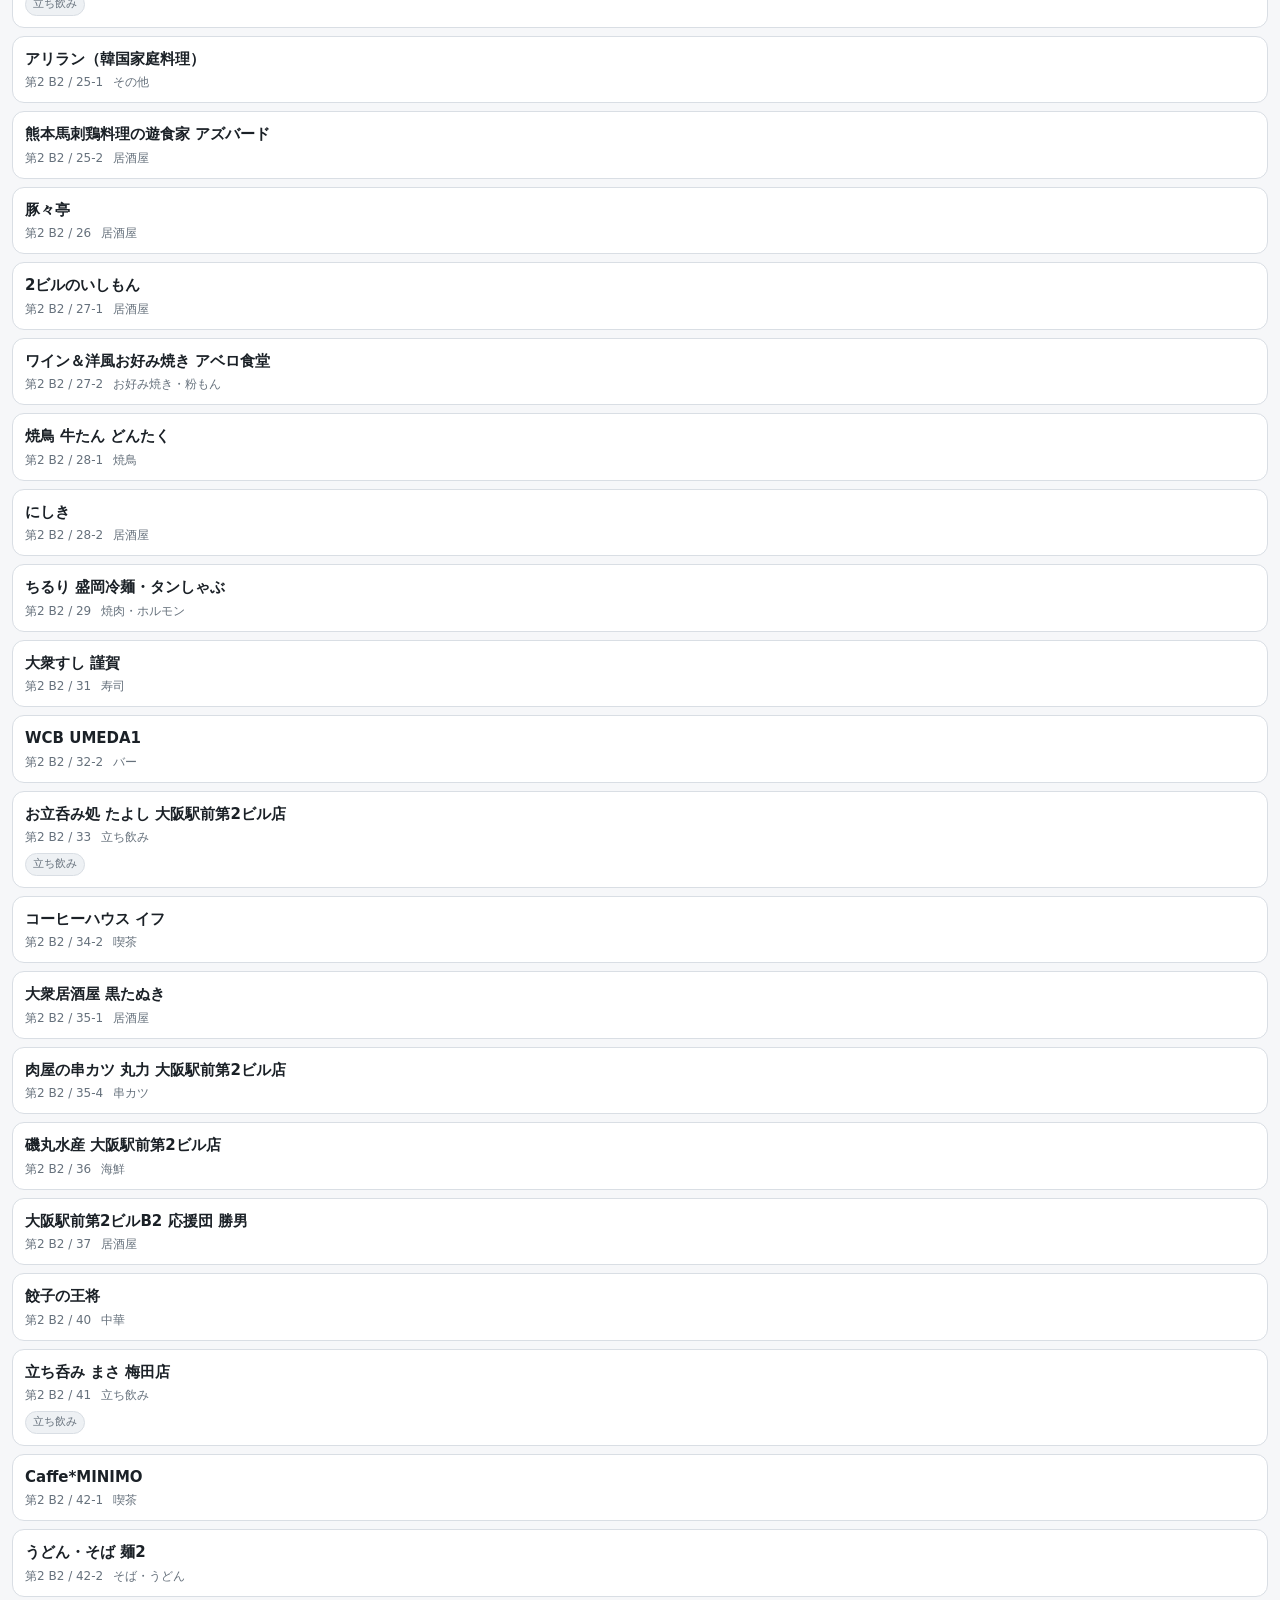
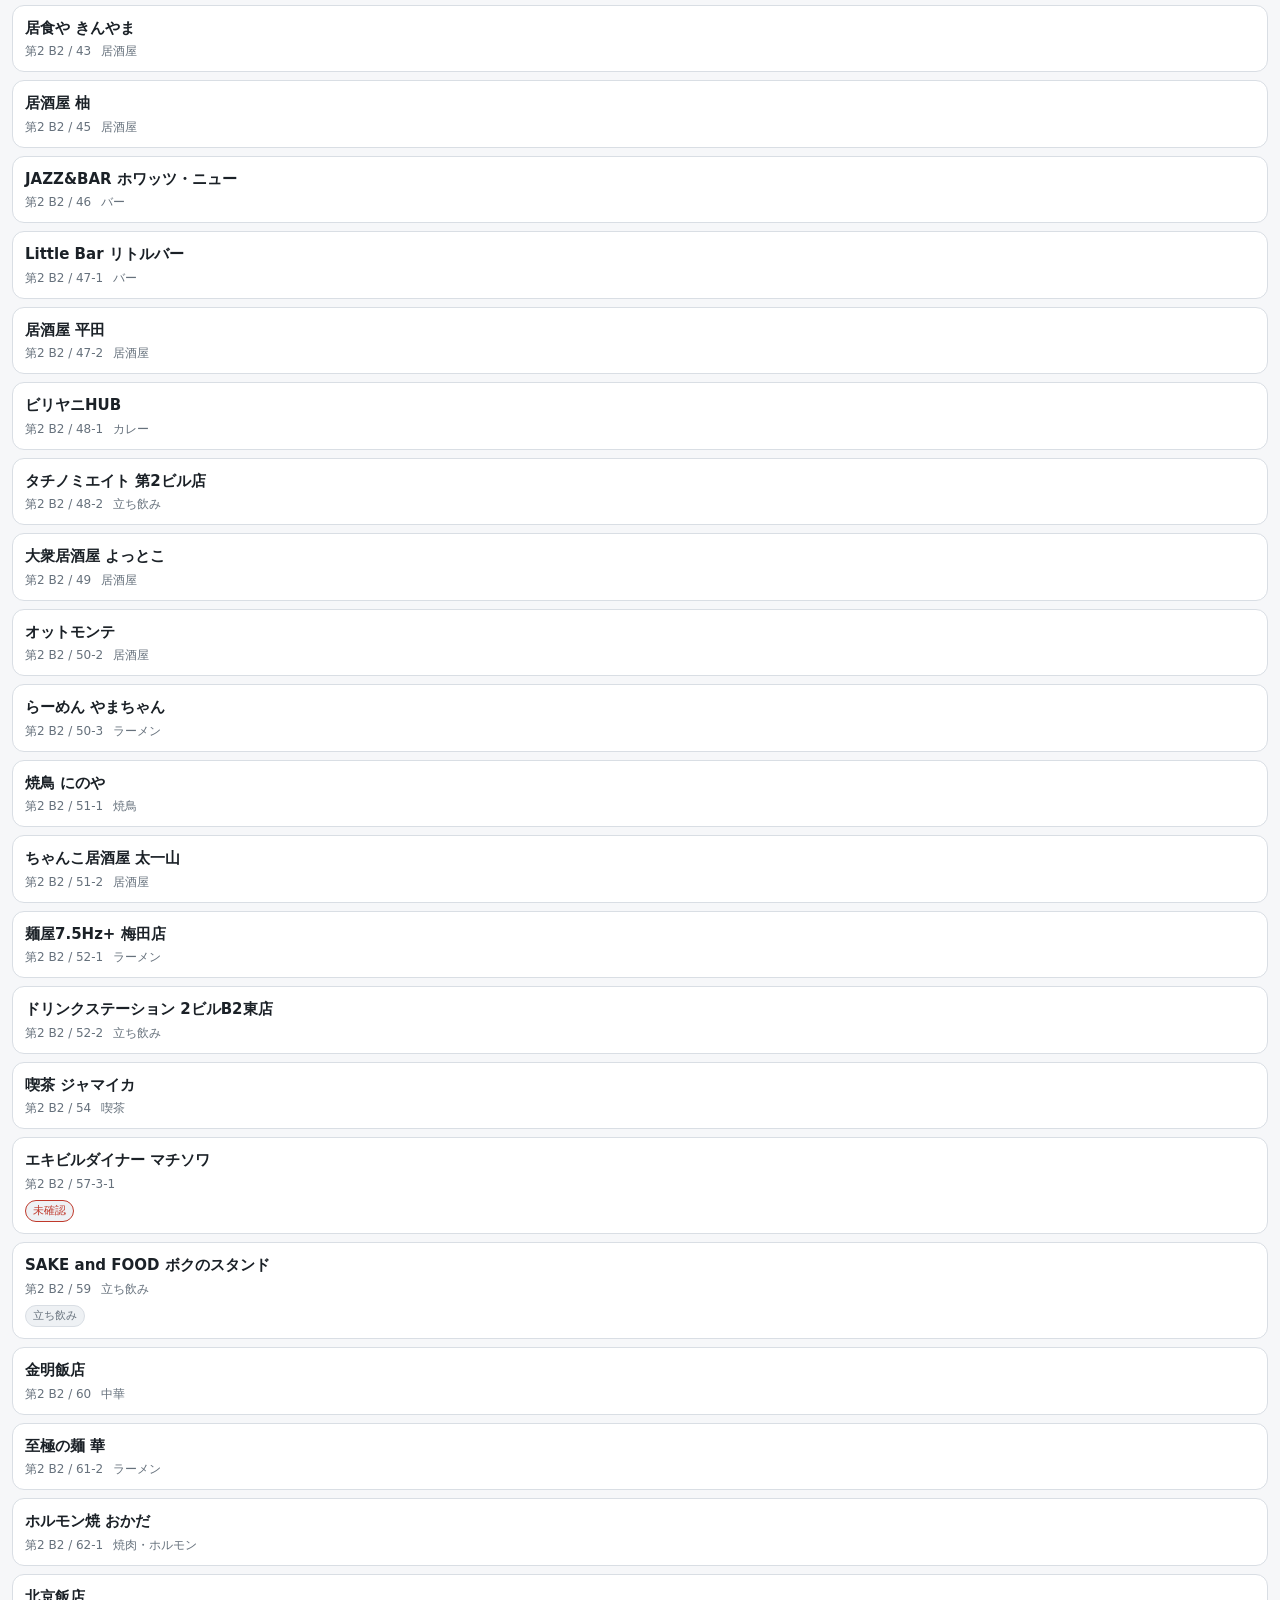
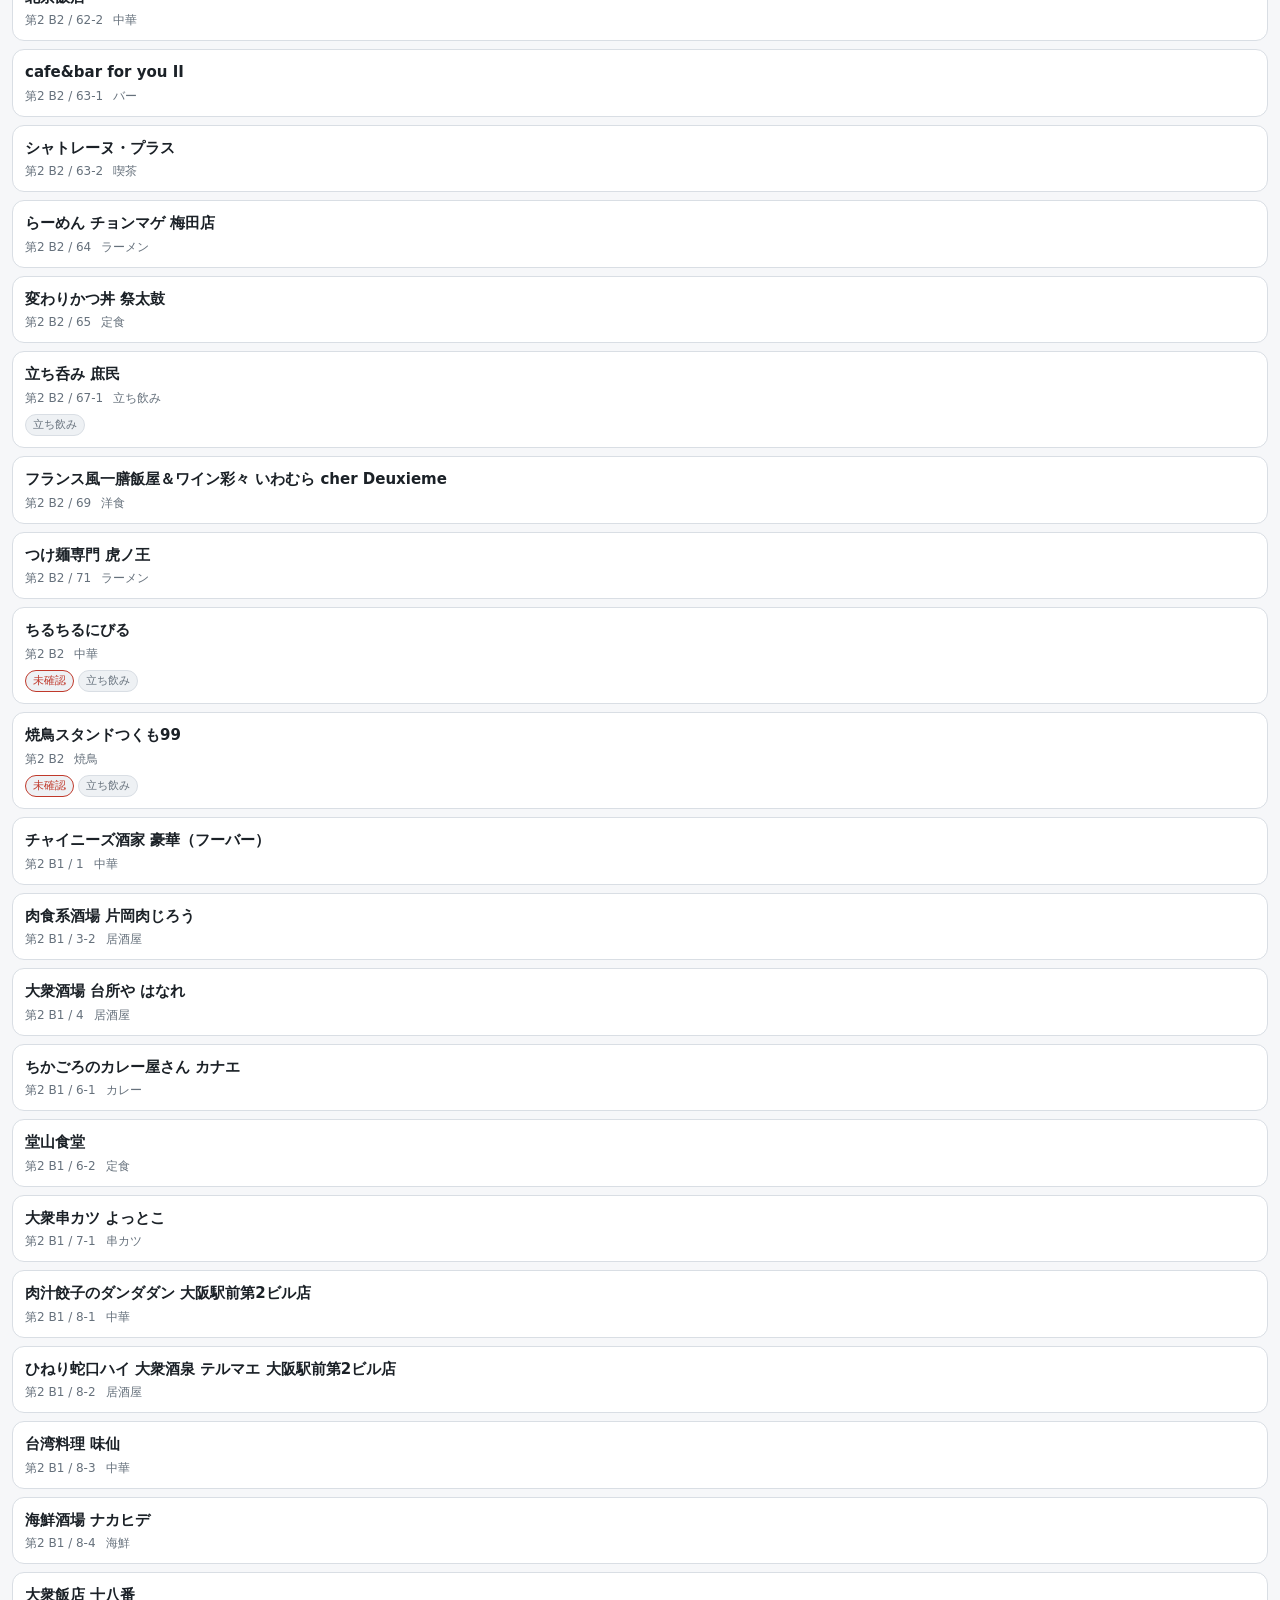
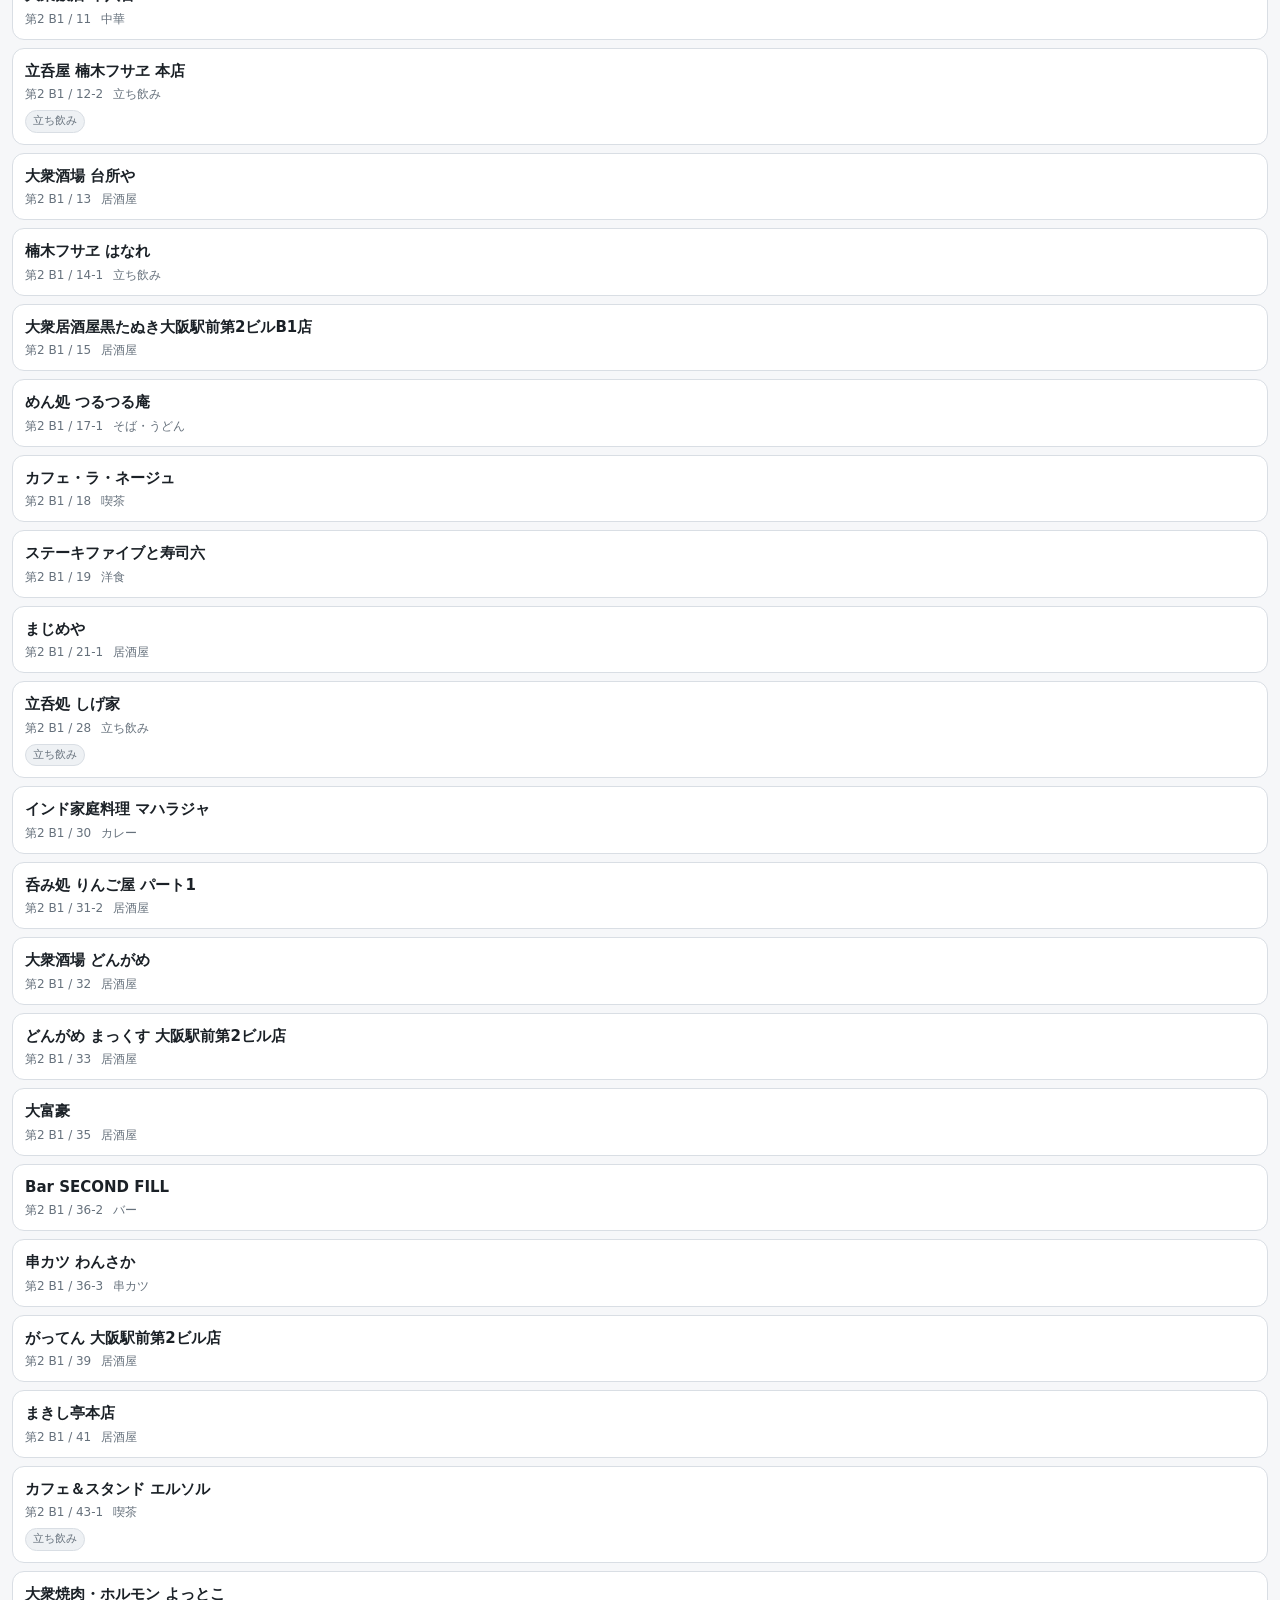
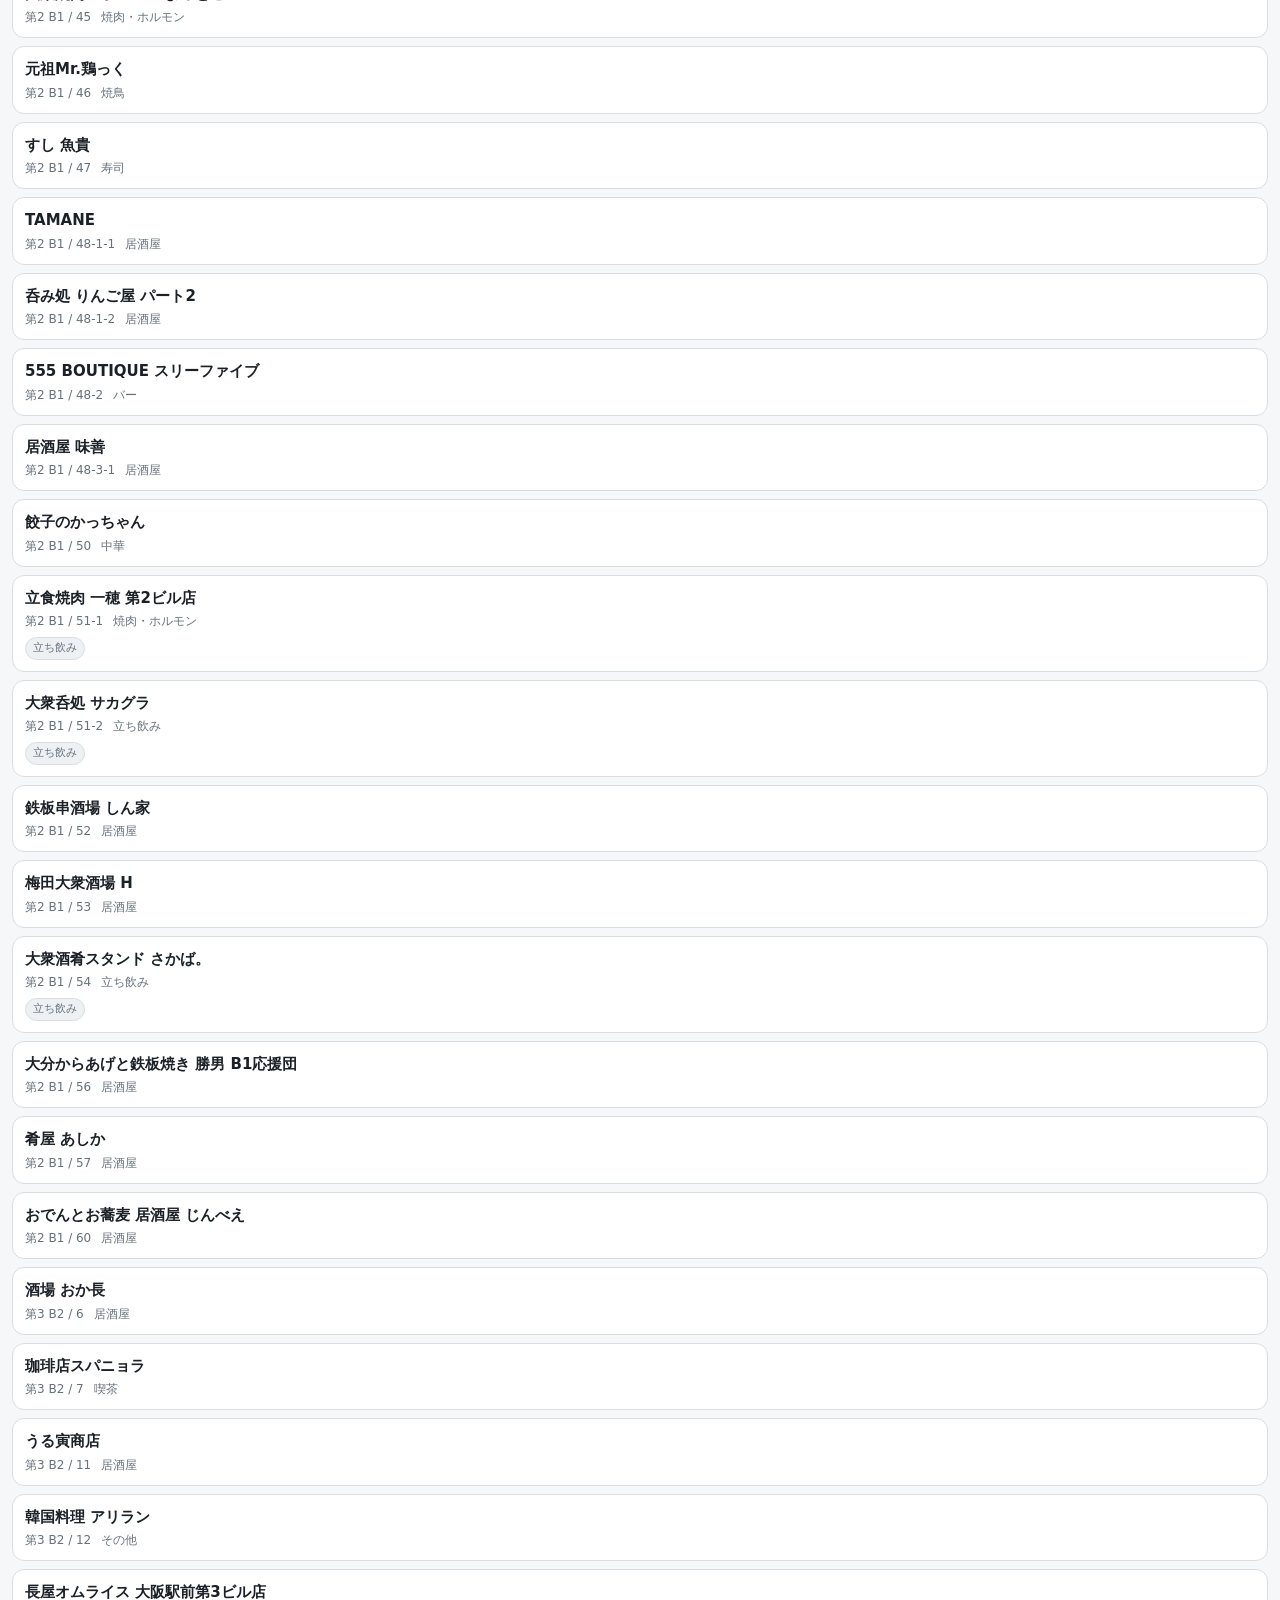
==== commit d8de6469: "Add files via upload" ====
--- a/ekimae/index.html
+++ b/ekimae/index.html
@@ -41,6 +41,7 @@
     <select id="sort">
       <option value="default">ビル・フロア順</option>
       <option value="rating">星が高い順</option>
+      <option value="mates" hidden>みんなの星が高い順</option>
       <option value="name">名前順</option>
       <option value="recent">最近見た順</option>
     </select>
--- a/ekimae/styles.css
+++ b/ekimae/styles.css
@@ -232,7 +232,10 @@
   z-index: 15;
   display: flex;
   align-items: center;
-  /* 「いまここ」が増えて 390px では折り返していた。詰めて1行に収める */
+  /* 「いまここ」が増えて 390px では折り返していた。詰めて1行に収める。
+     ただし 320px で「いまここ」に階名が入ると入りきらないので、
+     はみ出す前に折り返させる（横スクロールが出るよりはよい） */
+  flex-wrap: wrap;
   gap: 6px;
   padding: 7px 10px;
   background: var(--bg-elev);
@@ -478,7 +481,17 @@
 
 .btnrow { display: flex; gap: 8px; margin: 12px 0 4px; flex-wrap: wrap; }
 
+.btn[hidden] { display: none; }
+
 .btn {
+  /* <a> にも付けるので、リンクの既定（青い下線）を打ち消して
+     文字を中央に置く。button と見た目を揃えるため */
+  display: inline-flex;
+  align-items: center;
+  justify-content: center;
+  text-align: center;
+  text-decoration: none;
+  color: inherit;
   flex: 1 1 auto;
   min-height: 42px;
   padding: 0 14px;
@@ -571,13 +584,18 @@
   top: 44px;
   z-index: 14;
   display: flex;
+  /* 条件が増えたとき横スクロールだと「まだ先がある」ことが伝わらない。
+     チップ一覧と同じく折り返す */
+  flex-wrap: wrap;
   gap: 6px;
-  overflow-x: auto;
-  scrollbar-width: none;
   padding: 7px 12px;
   background: var(--bg-elev);
   border-bottom: 1px solid var(--line);
 }
+
+/* display を指定すると hidden 属性が効かなくなる。空のときに
+   15px の帯と境界線だけ残っていた */
+.activefilters[hidden] { display: none; }
 .activefilters::-webkit-scrollbar { display: none; }
 
 .activechip {
@@ -746,3 +764,196 @@
   text-shadow: 0 0 3px var(--bg-elev), 0 0 6px var(--bg-elev);
   pointer-events: none;
 }
+
+
+/* ---------- 埋め込み表示（Artifact など）への対応 ----------
+   親がスクロールする枠の中では position: fixed が画面ではなく
+   ページ全体を基準にしてしまう。固定をやめて、触った場所の近くに出す。 */
+/* absolute + inset:0 は「ページ先頭の1画面ぶん」しか覆わないため、
+   下のほうでシートを開くと背景が敷かれず、外側を押しても閉じられなかった。
+   ページ全体を覆わせる */
+html.is-embedded .sheet {
+  position: absolute;
+  top: 0; left: 0; right: 0; bottom: auto;
+  height: auto;
+  min-height: 100%;
+}
+
+html.is-embedded .sheet-panel {
+  position: absolute;
+  left: 8px; right: 8px; bottom: auto;
+  max-height: none;
+  border: 1px solid var(--line);
+  border-radius: 14px;
+  box-shadow: 0 12px 44px rgba(0, 0, 0, .35);
+  animation: none;
+}
+
+html.is-embedded .toast {
+  position: absolute;
+  bottom: auto;
+}
+
+/* 枠の中はスクロールしないので sticky は効かない。
+   効かないものが中途半端に重なるより、素直に流したほうが崩れない。 */
+html.is-embedded .filterbar,
+html.is-embedded .activefilters,
+html.is-embedded .filters-foot,
+html.is-embedded .floorgroup h2 {
+  position: static;
+}
+
+.csvwhere {
+  display: flex; align-items: center; gap: 6px; flex-wrap: wrap;
+  margin-top: 6px; font-size: 11px; color: var(--fg-dim);
+}
+.csvwhere select {
+  padding: 6px 8px; border-radius: 8px;
+  border: 1px solid var(--line); background: var(--bg-elev2); color: var(--fg); font-size: 13px;
+}
+
+/* 同期しているかどうかは、信用に関わるので必ず見せる */
+.syncline {
+  display: flex; align-items: center; gap: 7px;
+  margin: 10px 0 2px; font-size: 12px; color: var(--fg-dim);
+}
+.syncdot {
+  width: 8px; height: 8px; border-radius: 50%;
+  background: var(--fg-dim); flex: 0 0 auto;
+}
+.syncline.is-on { color: var(--ok); }
+.syncline.is-on .syncdot { background: var(--ok); }
+
+/* 行ったことがある店は、一覧でも分かるようにする */
+.card-visit { color: var(--ok); font-weight: 700; font-size: 13px; flex: 0 0 auto; }
+.btn--done { background: var(--bg-elev); color: var(--fg-dim); }
+
+/* 長いシートでも、いつでも閉じられるように上に置く */
+.sheet-x {
+  position: sticky;
+  top: 0;
+  float: right;
+  z-index: 2;
+  width: 36px; height: 36px;
+  margin: -6px -4px 0 0;
+  border-radius: 50%;
+  border: 1px solid var(--line);
+  background: var(--bg-elev2);
+  color: var(--fg);
+  font-size: 20px; line-height: 1;
+  cursor: pointer;
+}
+
+/* 埋め込みでは高さを端末の画面に合わせ、中で送る（先頭の店名が見える） */
+html.is-embedded .sheet-panel { overflow-y: auto; }
+
+/* 区画番号から割り出した目安の位置。自分で置いたピン（▼）とは別の印 */
+.planauto { position: absolute; transform: translate(-50%, -50%); pointer-events: none; z-index: 1; }
+.planauto-dot {
+  display: block; width: 20px; height: 20px; margin: 0 auto;
+  border: 3px solid var(--accent); border-radius: 50%;
+  box-shadow: 0 0 0 2px rgba(255, 255, 255, .9);
+}
+.planauto-tag {
+  display: block; margin-top: 3px; padding: 1px 5px; border-radius: 6px;
+  background: var(--accent); color: #fff; font-size: 11px; font-weight: 700;
+  white-space: nowrap; box-shadow: 0 0 0 2px rgba(255, 255, 255, .9);
+}
+
+/* マップのマスに出す、探すとき効くタグ（立ち飲み／未確認） */
+.gridcell-tags { display: flex; flex-wrap: wrap; gap: 2px; margin-top: 2px; }
+.gridtag {
+  font-size: 9px; line-height: 1.5; padding: 0 4px; border-radius: 6px;
+  border: 1px solid var(--line); background: var(--bg-elev2);
+  color: var(--fg-dim); white-space: nowrap;
+}
+.gridtag--warn { border-color: var(--danger); color: var(--danger); background: transparent; }
+
+/* ---- マップ表示：公式の平面図の上に店を置く ---- */
+.planmap { margin: 6px 0 10px; }
+.planmap-scroll { overflow-x: auto; -webkit-overflow-scrolling: touch; border: 1px solid var(--line); border-radius: var(--radius); background: #fff; }
+.planmap-stage { position: relative; width: 100%; line-height: 0; }
+.planmap-stage.is-zoom { width: 230%; }
+.planmap-img { width: 100%; display: block; }
+
+.planmark {
+  position: absolute; transform: translate(-50%, -50%);
+  padding: 0; border: 0; background: none; cursor: pointer;
+  display: flex; flex-direction: column; align-items: center; gap: 1px;
+}
+.planmark-dot {
+  display: block; width: 13px; height: 13px; border-radius: 50%;
+  background: var(--accent); border: 2px solid #fff;
+  box-shadow: 0 0 0 1px rgba(0, 0, 0, .35);
+}
+.planmark.is-dim { z-index: 0; }
+.planmark.is-dim .planmark-dot {
+  width: 8px; height: 8px; background: #9aa5b1; border-width: 1px;
+  opacity: .5; box-shadow: none;
+}
+.planmark.is-hit { z-index: 2; }
+.planmark.is-fav .planmark-dot { background: var(--fav-line); }
+.planmark.is-visited .planmark-dot { box-shadow: 0 0 0 1px #fff, 0 0 0 3px var(--ok); }
+/* 区画がぴったり一致しなかった店は、位置が目安であることを見せる */
+.planmark.is-near.is-hit .planmark-dot { background: transparent; border-color: var(--accent); box-shadow: 0 0 0 1px #fff inset, 0 0 0 1px rgba(0,0,0,.35); }
+.planmark-name {
+  max-width: 96px; padding: 1px 5px; border-radius: 6px;
+  background: var(--accent); color: var(--accent-ink);
+  font-size: 10px; font-weight: 700; line-height: 1.4;
+  white-space: nowrap; overflow: hidden; text-overflow: ellipsis;
+  box-shadow: 0 1px 3px rgba(0, 0, 0, .3);
+}
+.planmark.is-focus .planmark-dot { animation: pinpulse 1.2s ease-out 2; }
+@keyframes pinpulse {
+  0% { box-shadow: 0 0 0 0 var(--accent); }
+  100% { box-shadow: 0 0 0 14px rgba(210, 118, 11, 0); }
+}
+@media (prefers-reduced-motion: reduce) { .planmark.is-focus .planmark-dot { animation: none; } }
+
+.planmap-foot { display: flex; align-items: center; justify-content: space-between; gap: 8px; margin-top: 6px; }
+.planmap-foot .btn { flex: 0 0 auto; width: auto; }
+.planmap-note { font-size: 11px; color: var(--fg-dim); }
+.btn--sm { padding: 4px 10px; font-size: 12px; }
+
+/* ---- 入口（合言葉） ---- */
+html.is-gated body > *:not(.gate) { visibility: hidden; }
+.gate {
+  position: fixed; inset: 0; z-index: 90;
+  display: flex; align-items: center; justify-content: center;
+  padding: 24px 16px; background: var(--bg);
+}
+.gate[hidden] { display: none !important; }
+.gate-card {
+  width: 100%; max-width: 340px; text-align: center;
+  background: var(--bg-elev); border: 1px solid var(--line);
+  border-radius: var(--radius); padding: 24px 20px;
+  box-shadow: 0 8px 28px rgba(0, 0, 0, .12);
+}
+.gate-title { margin: 0 0 10px; font-size: 22px; }
+.gate-note { margin: 0 0 16px; font-size: 13px; line-height: 1.7; color: var(--fg-dim); text-align: left; }
+.gate-form { display: flex; flex-direction: column; gap: 10px; }
+.gate-input {
+  width: 100%; padding: 11px 12px; font-size: 16px;
+  border: 1px solid var(--line); border-radius: 10px;
+  background: var(--bg); color: var(--fg);
+}
+.gate-err { margin: 0; font-size: 13px; color: var(--danger); }
+.gate-err[hidden] { display: none; }
+
+/* ---- みんなの記録 ---- */
+.card-crowd {
+  margin-left: 6px; padding: 1px 6px; border-radius: 8px;
+  background: var(--bg-elev2); color: var(--fg-dim);
+  font-size: 11px; font-weight: 700; white-space: nowrap;
+}
+.crowd { list-style: none; margin: 0; padding: 0; }
+.crowd-row {
+  display: flex; align-items: baseline; gap: 8px;
+  padding: 6px 0; border-bottom: 1px solid var(--line); font-size: 13px;
+}
+.crowd-row:last-child { border-bottom: 0; }
+.crowd-row.is-me .crowd-name { font-weight: 700; }
+.crowd-name { flex: 1 1 auto; min-width: 0; overflow: hidden; text-overflow: ellipsis; white-space: nowrap; }
+.crowd-stars { color: var(--fav-line); letter-spacing: 1px; }
+.crowd-visits { color: var(--fg-dim); font-size: 12px; min-width: 4em; text-align: right; }
+.crowd-empty { margin: 0; font-size: 13px; color: var(--fg-dim); }
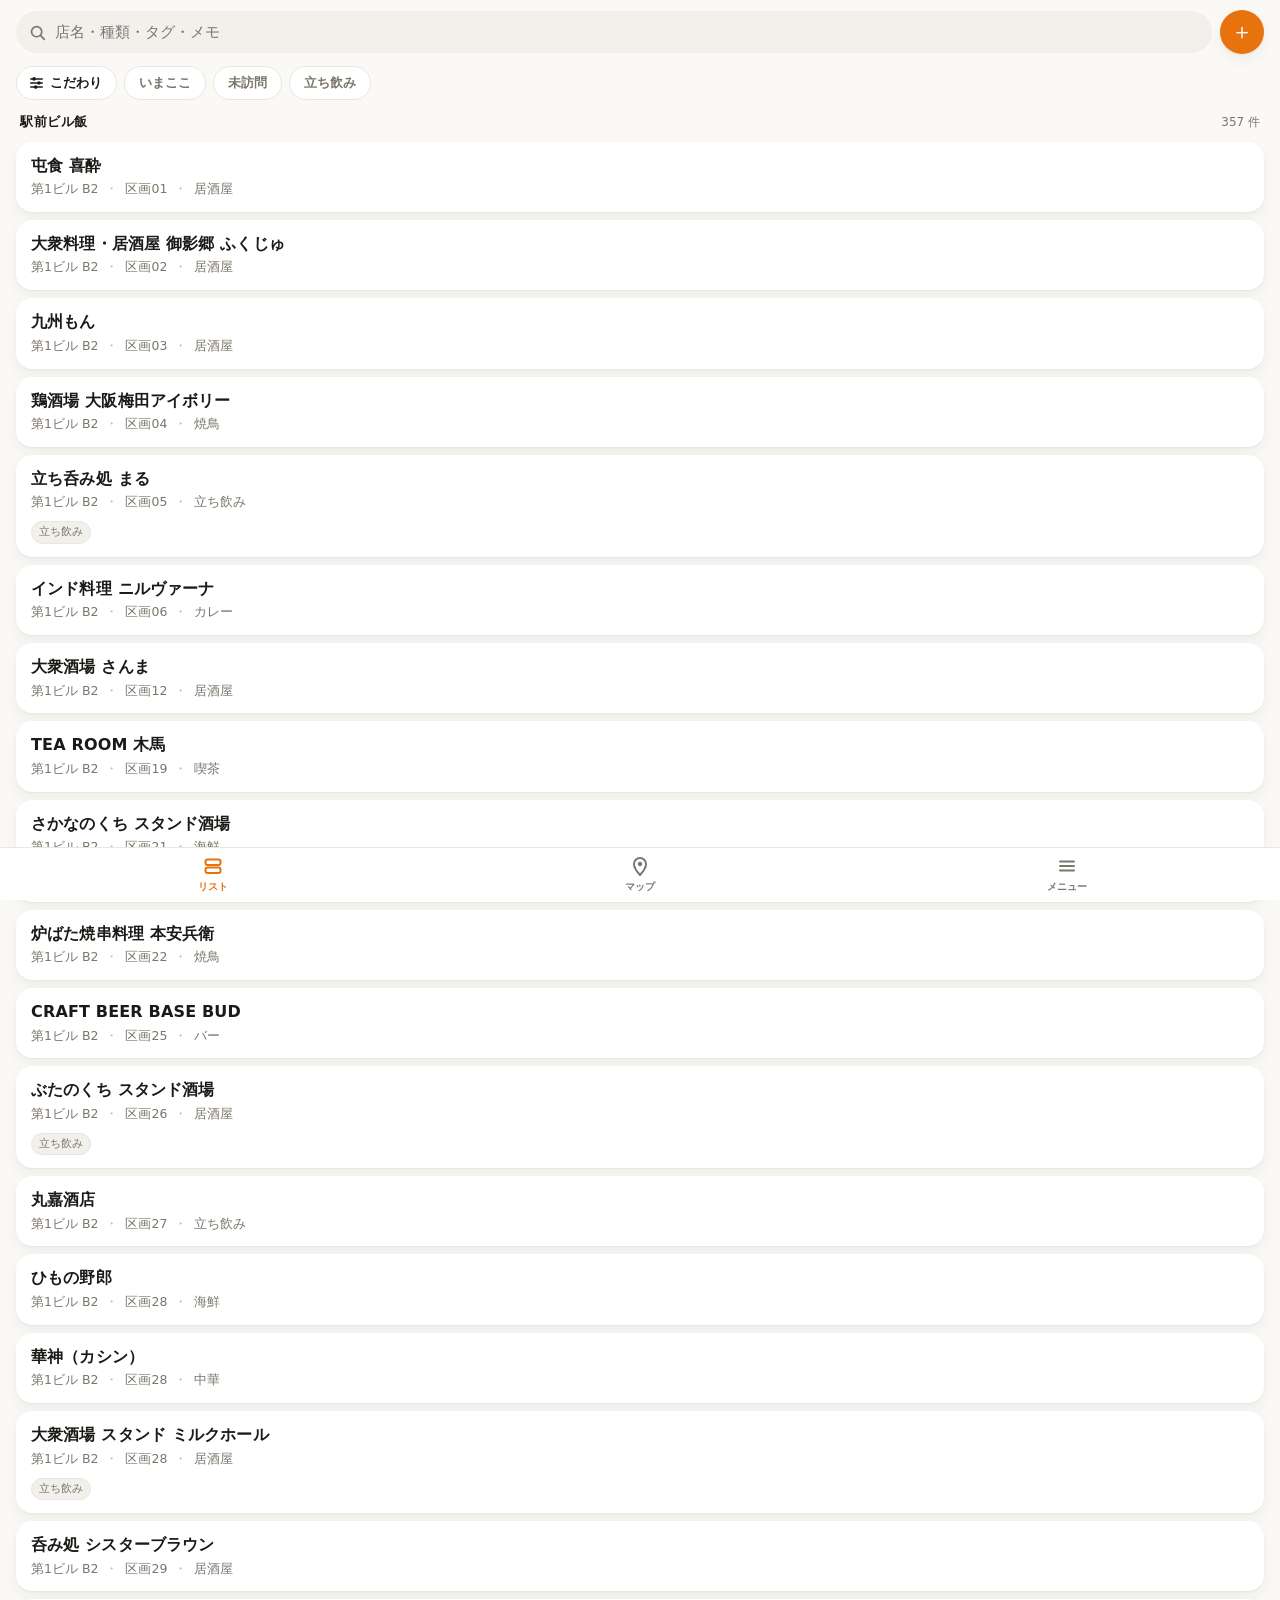
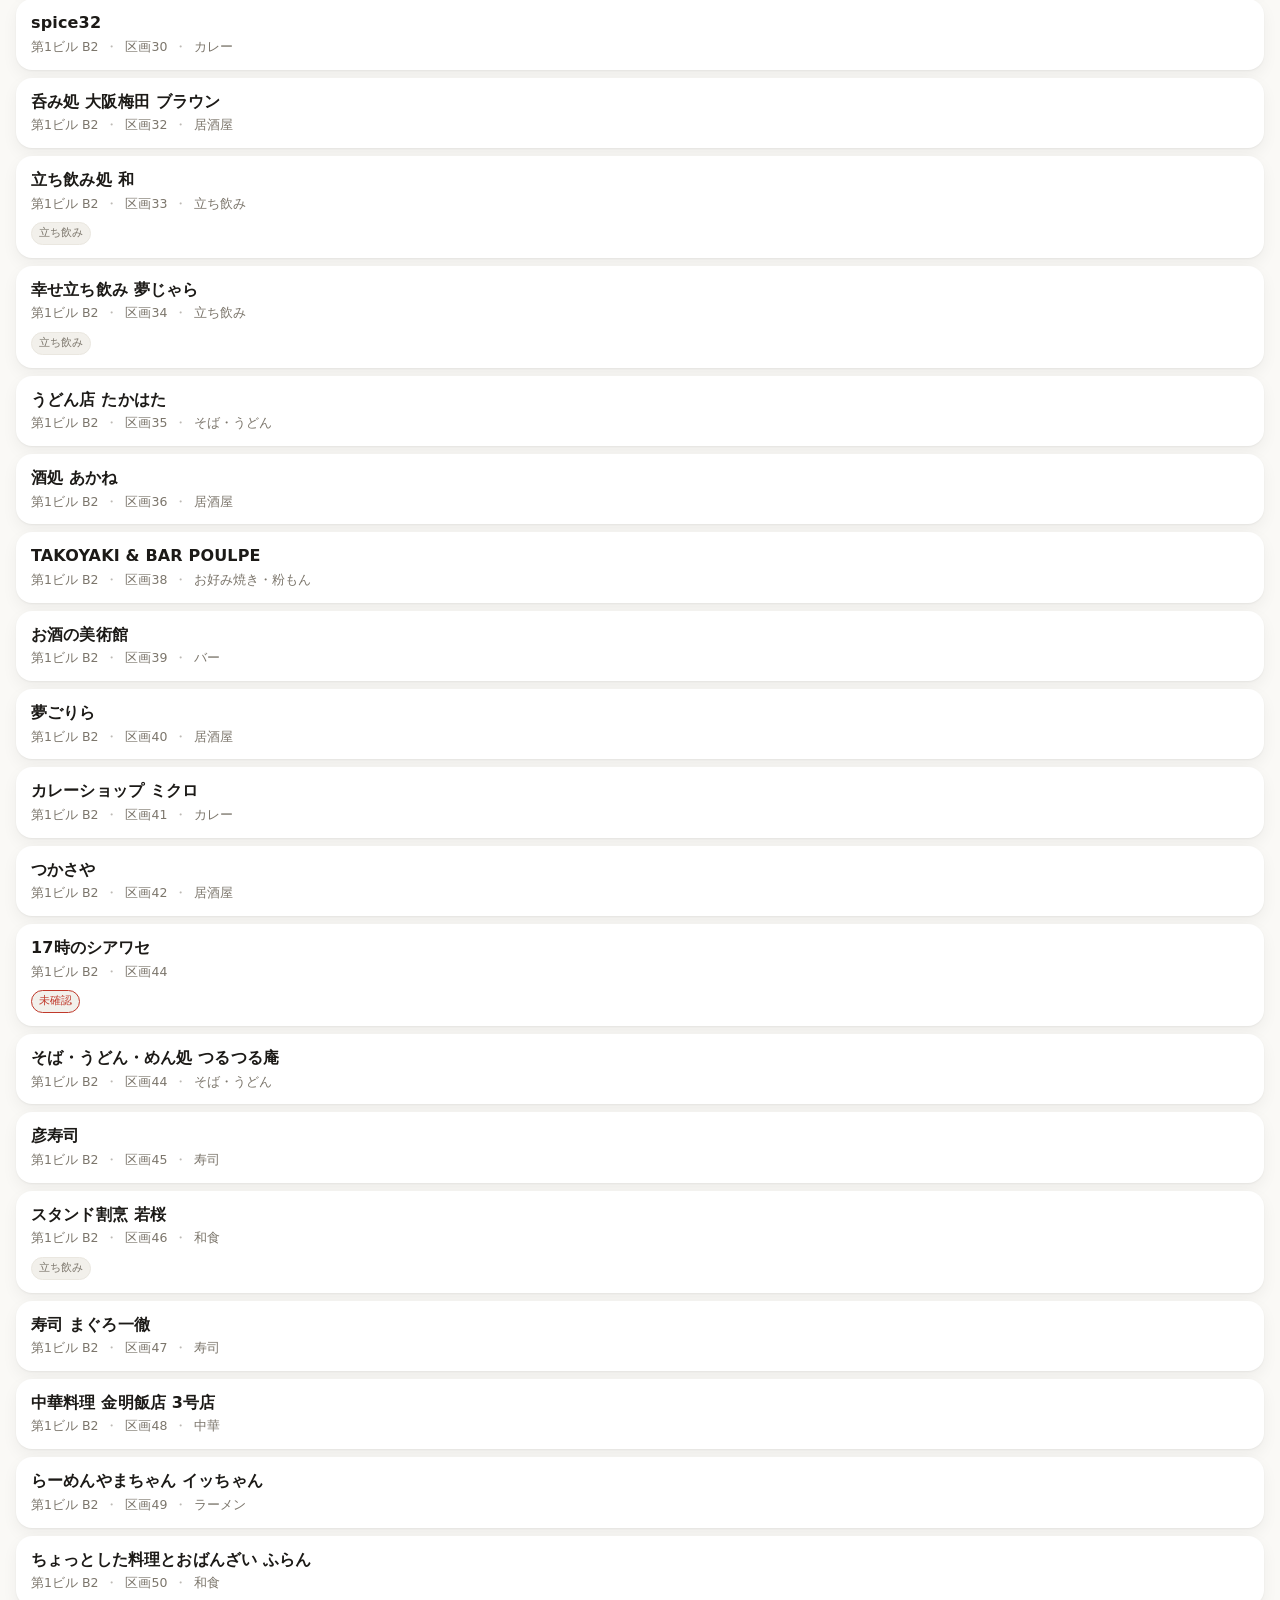
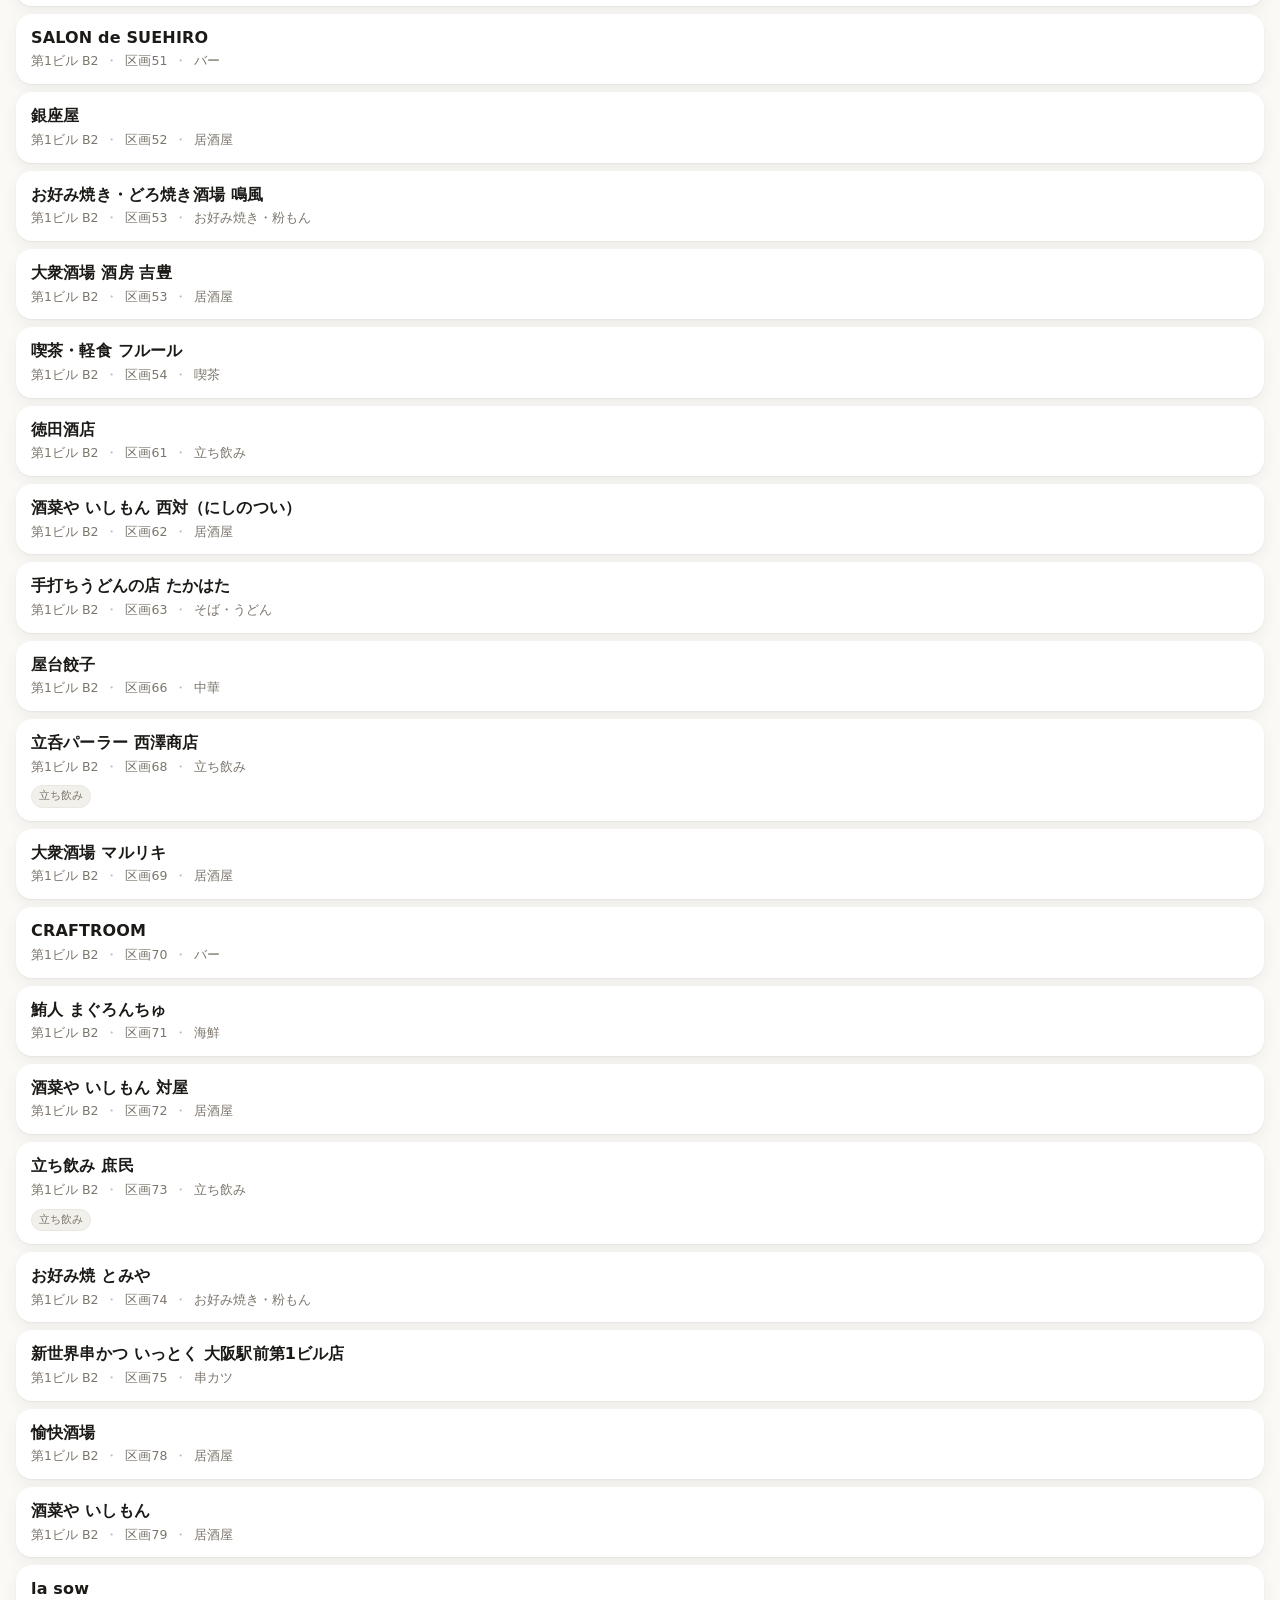
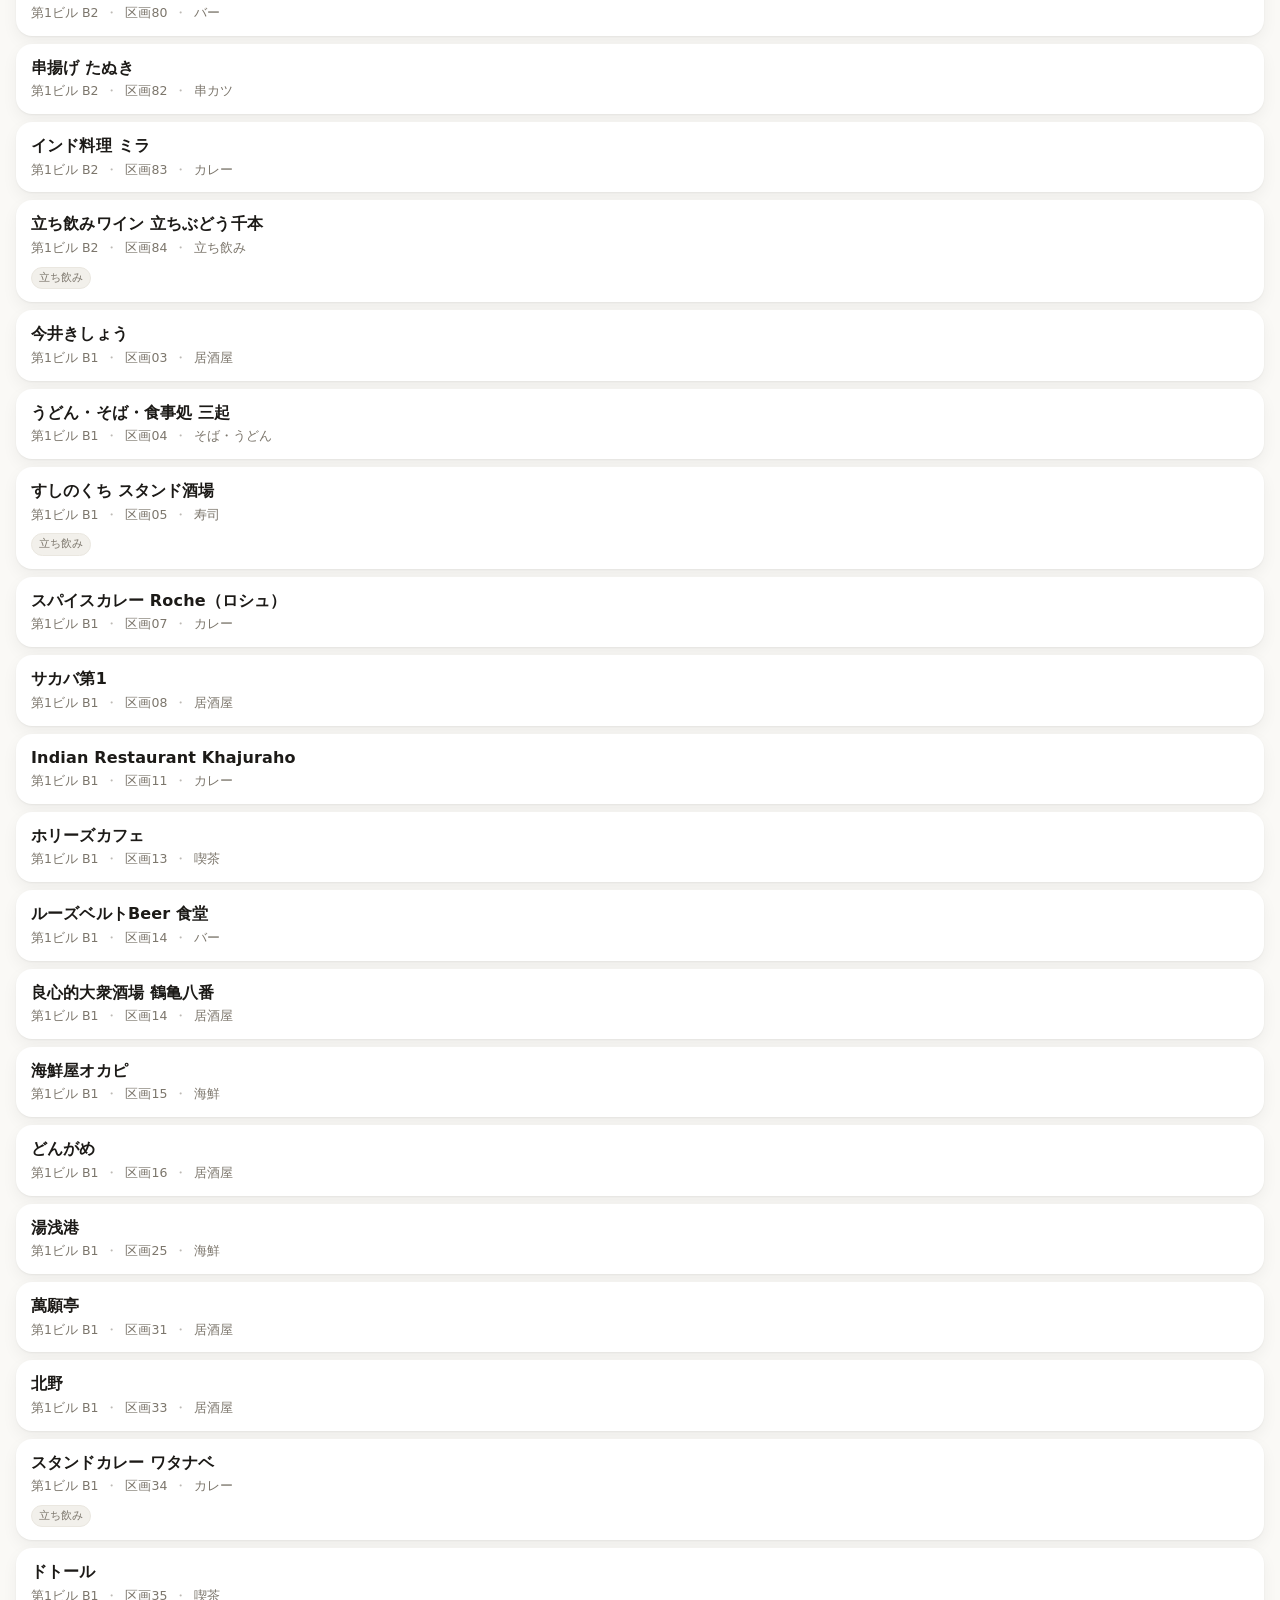
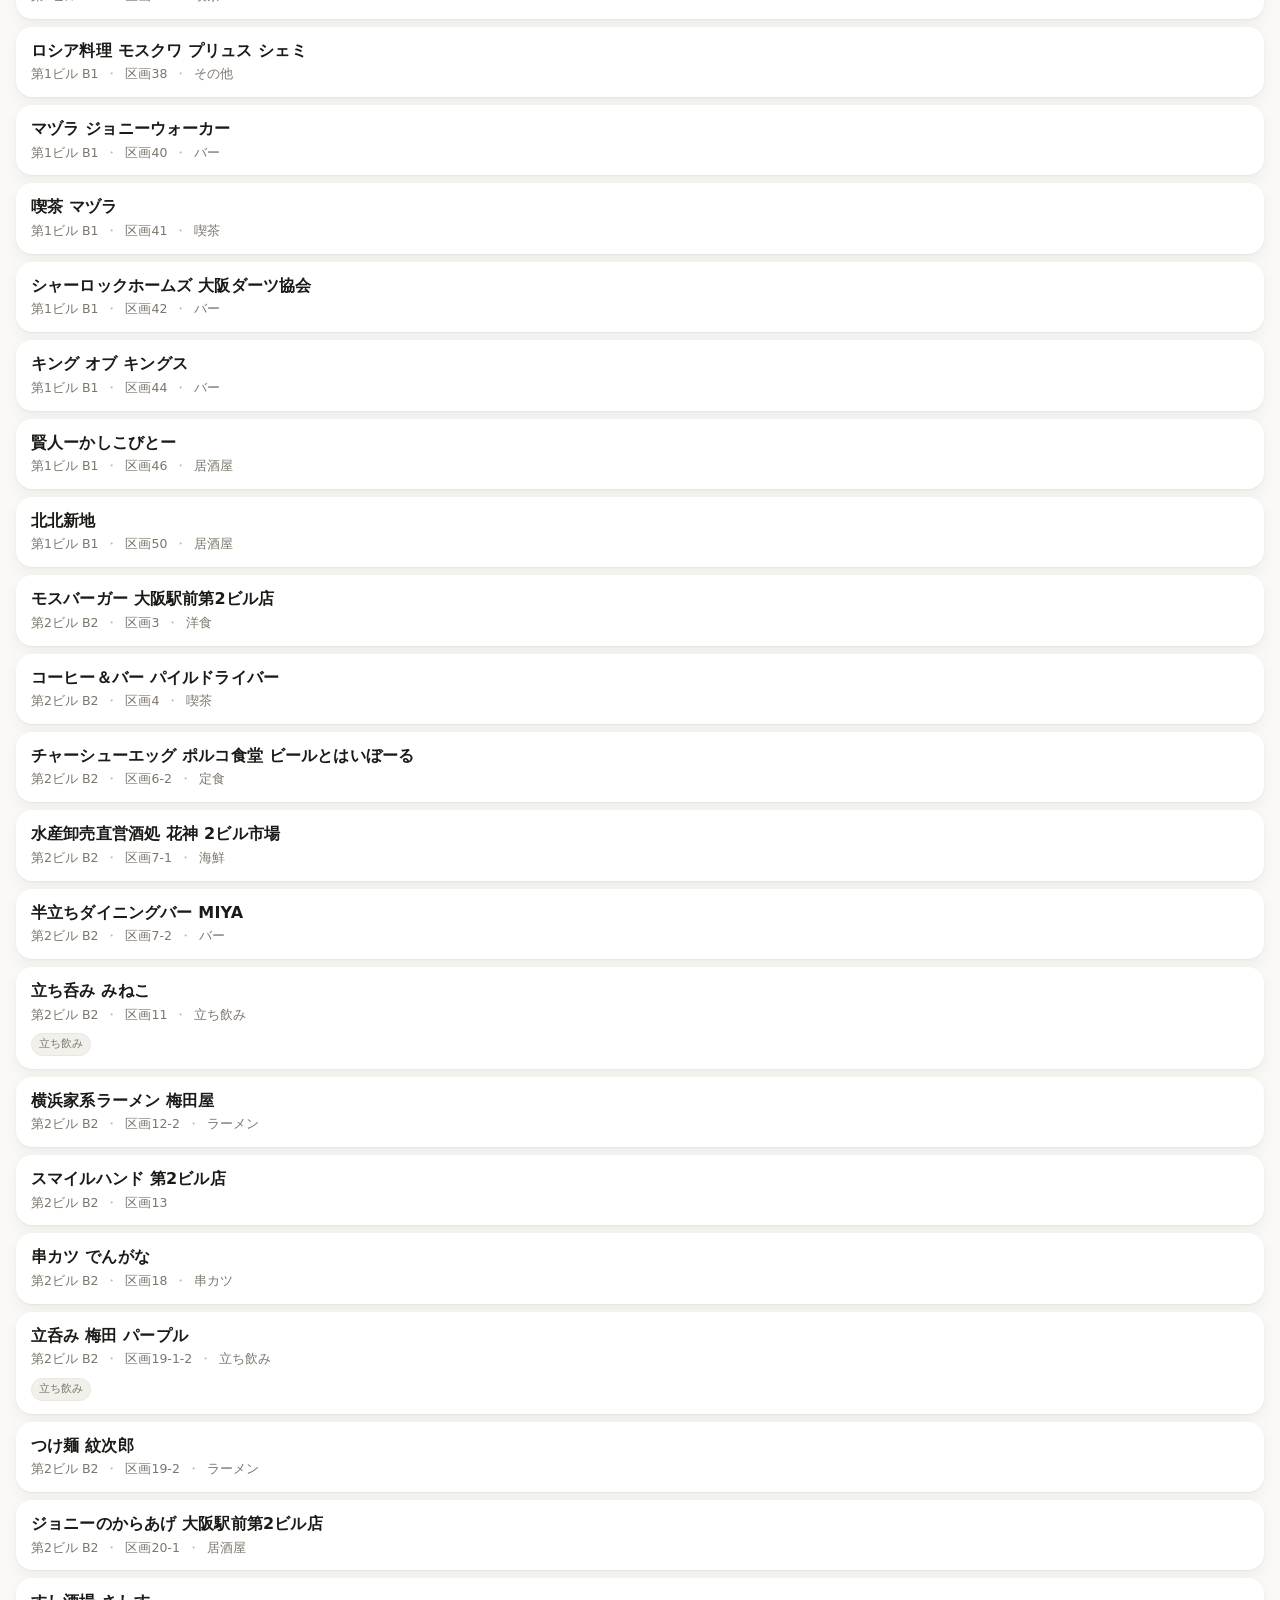
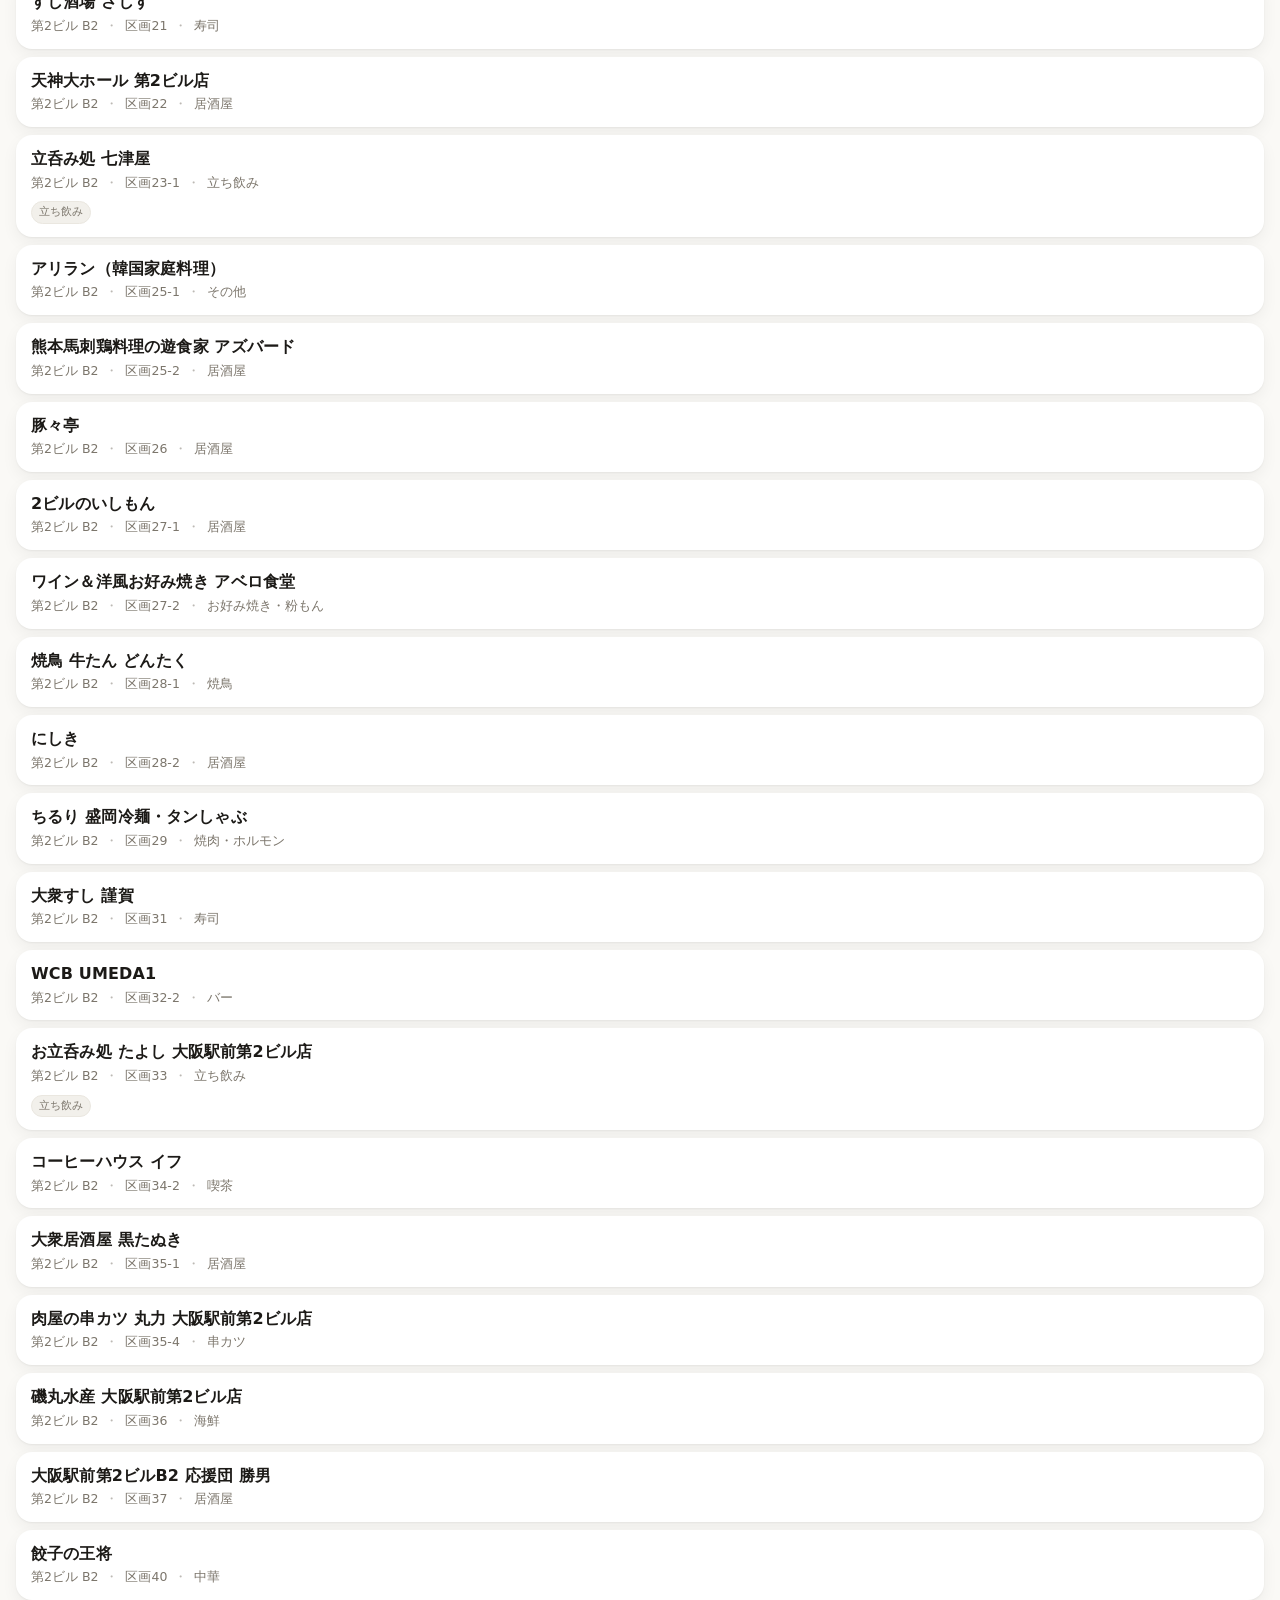
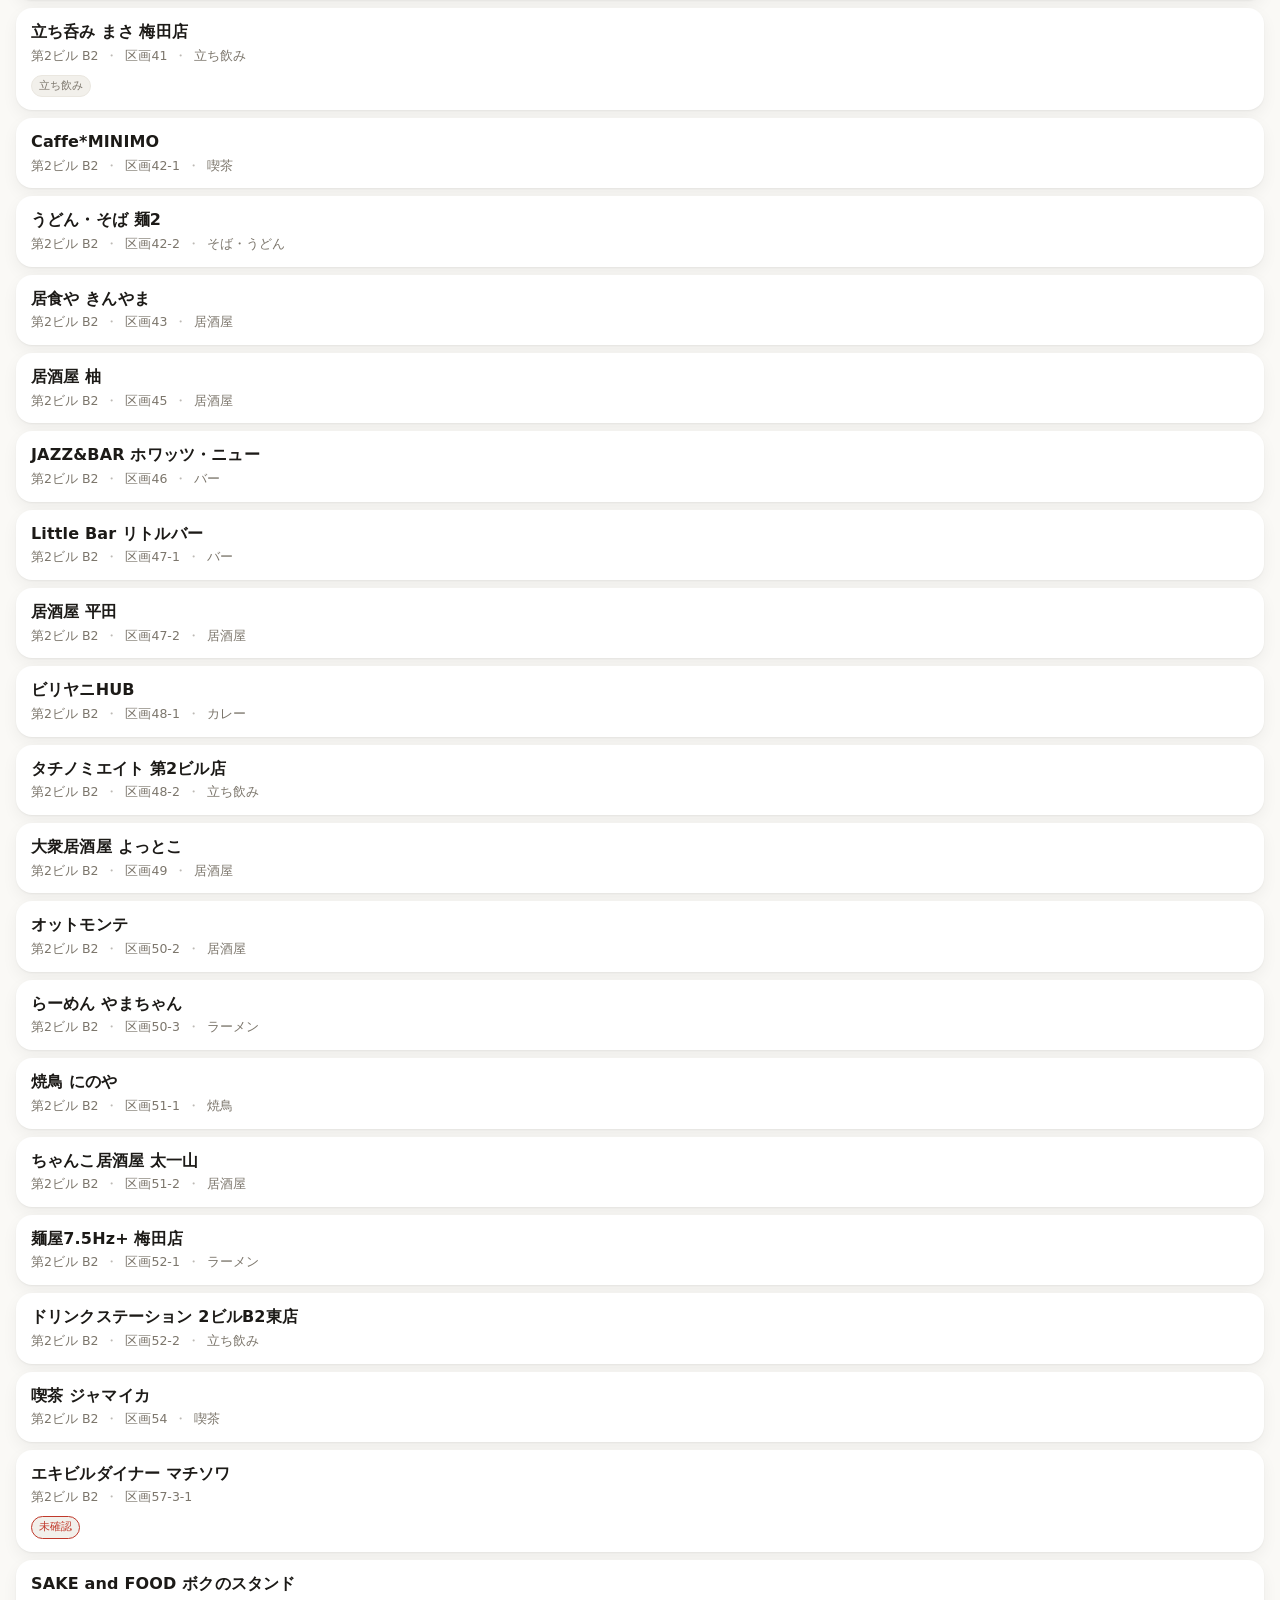
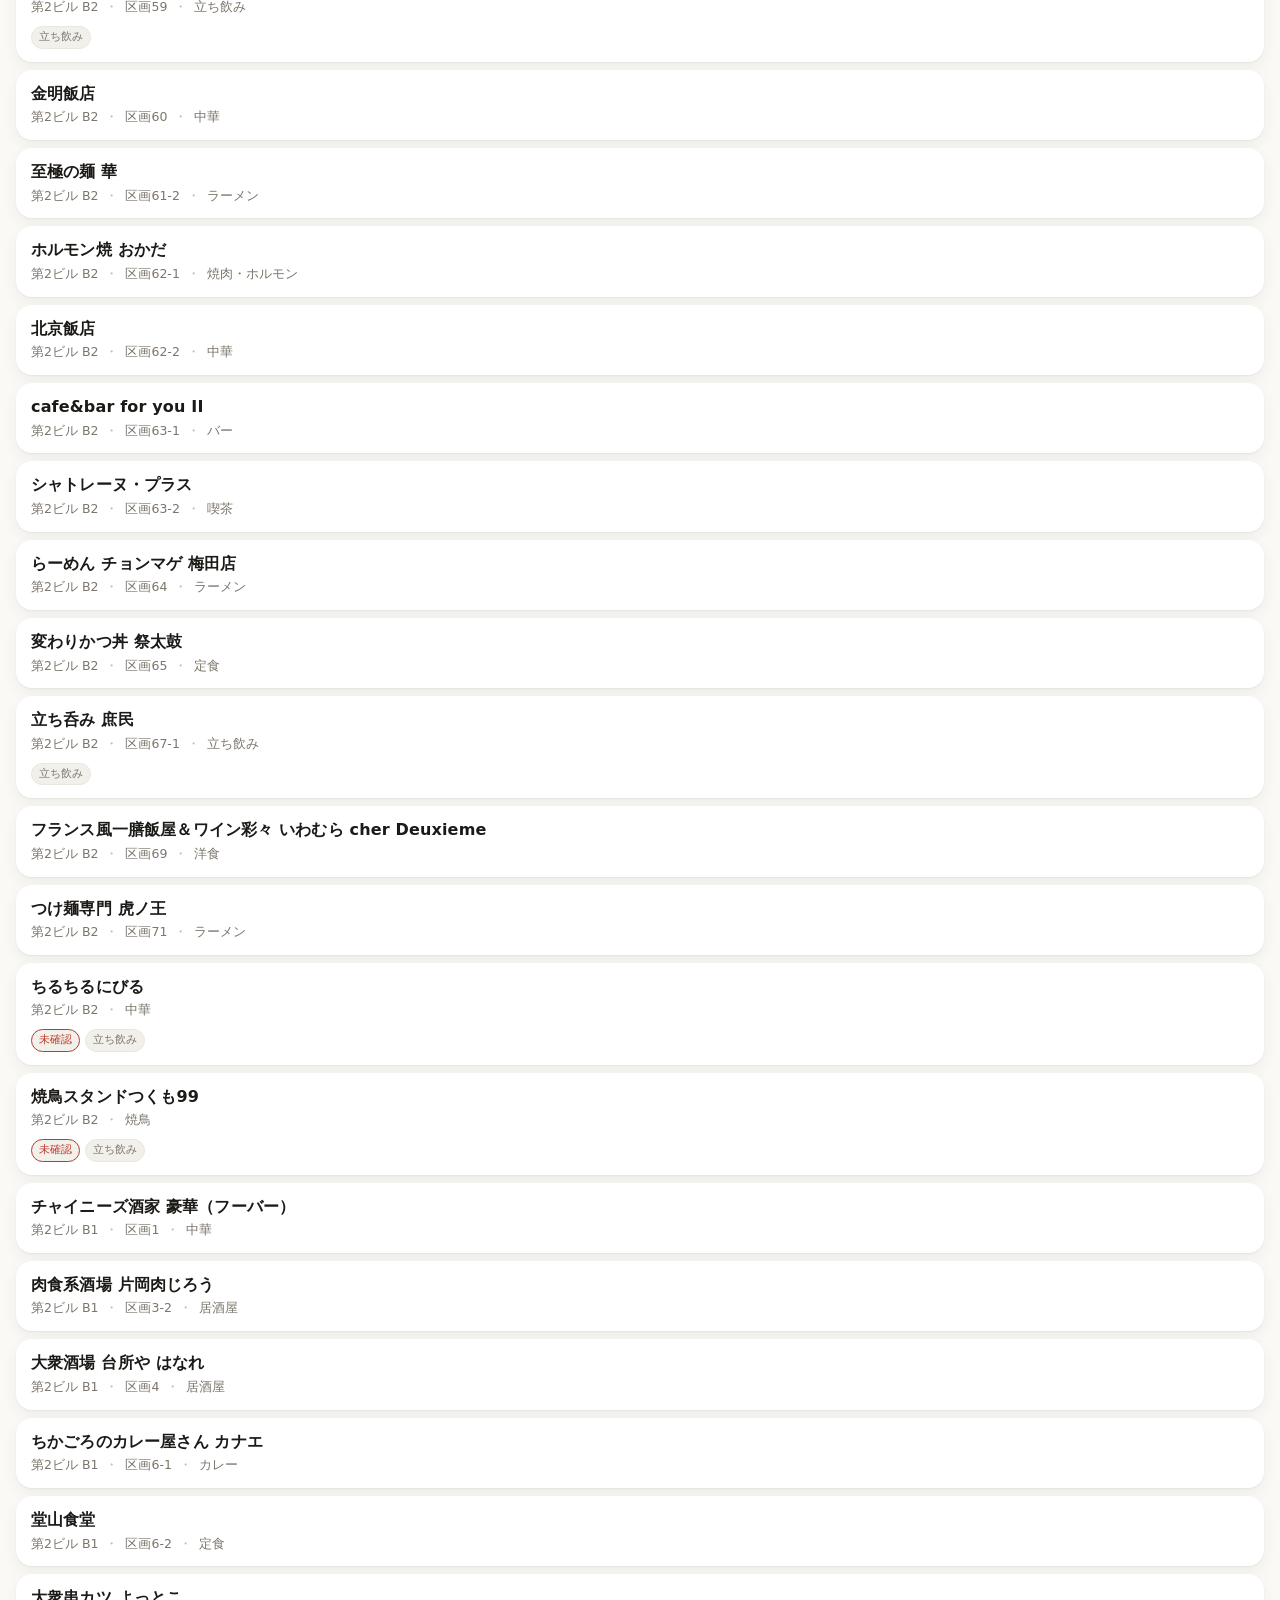
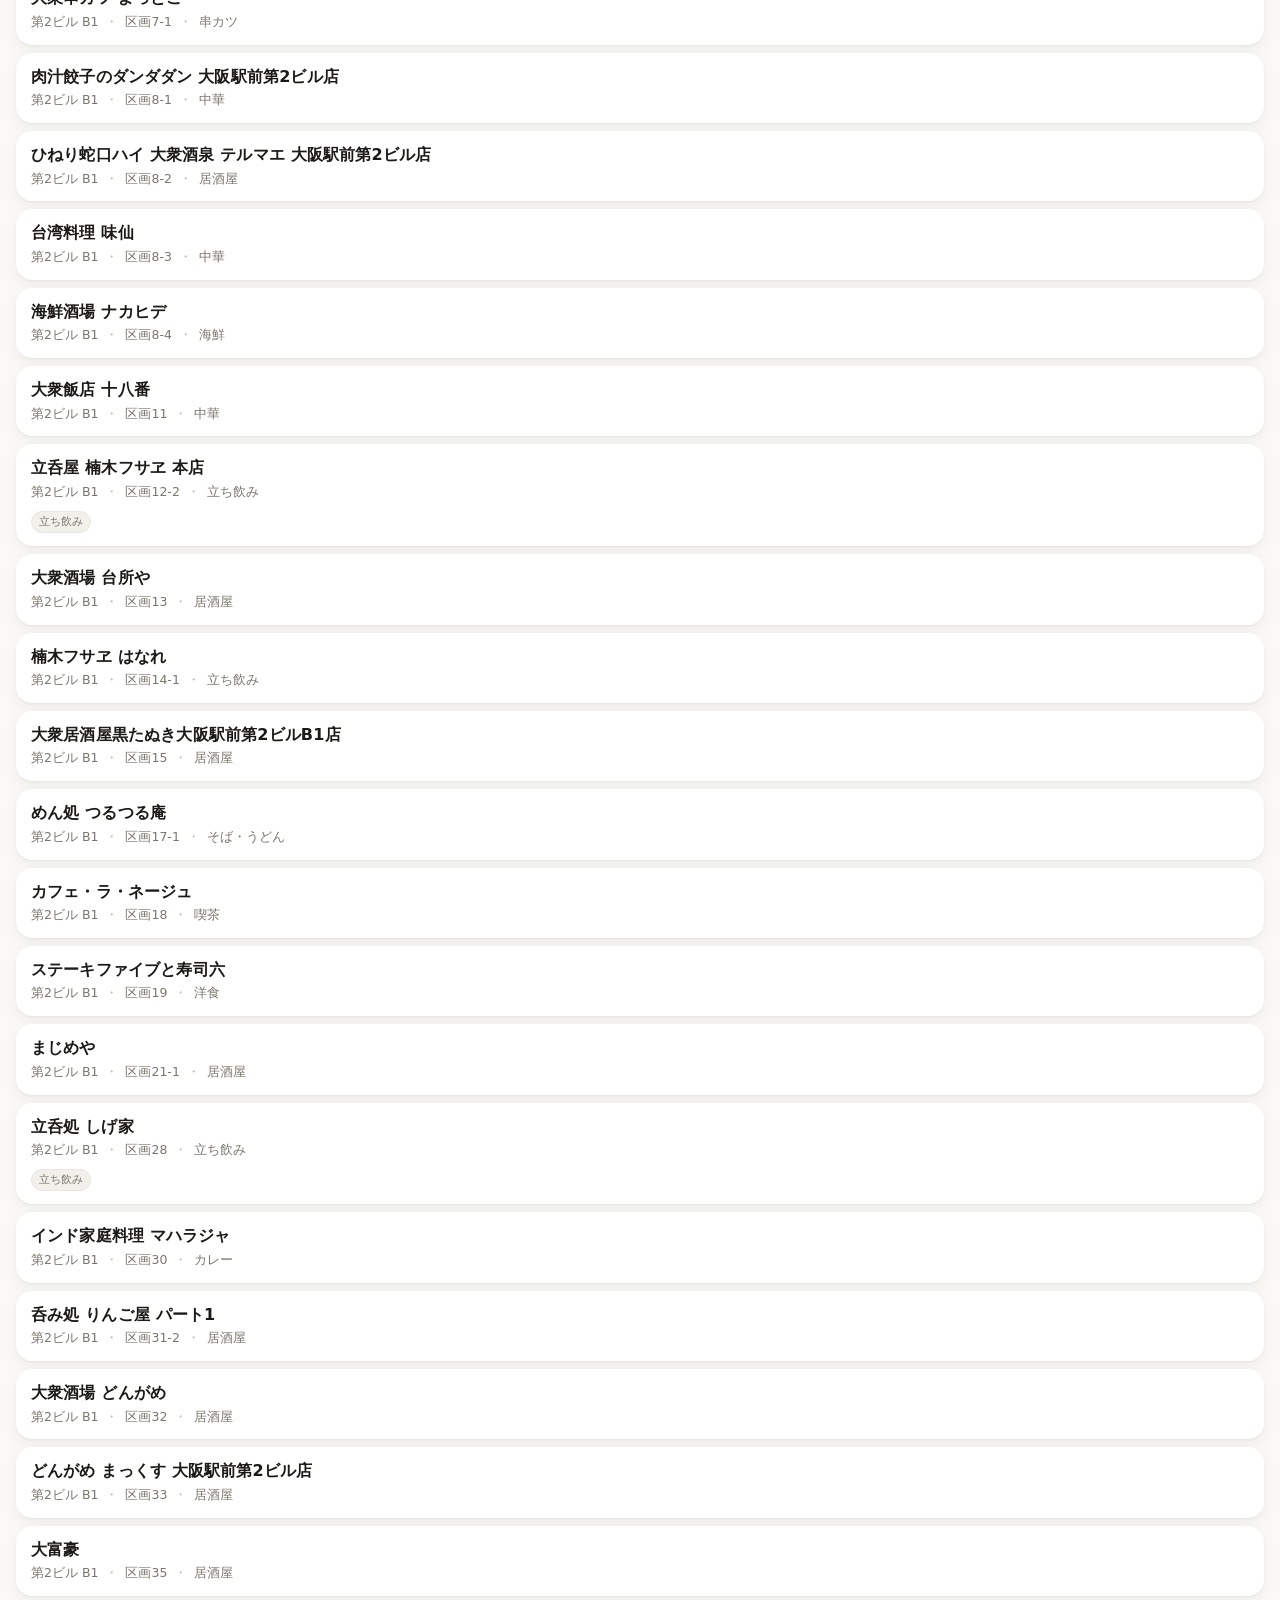
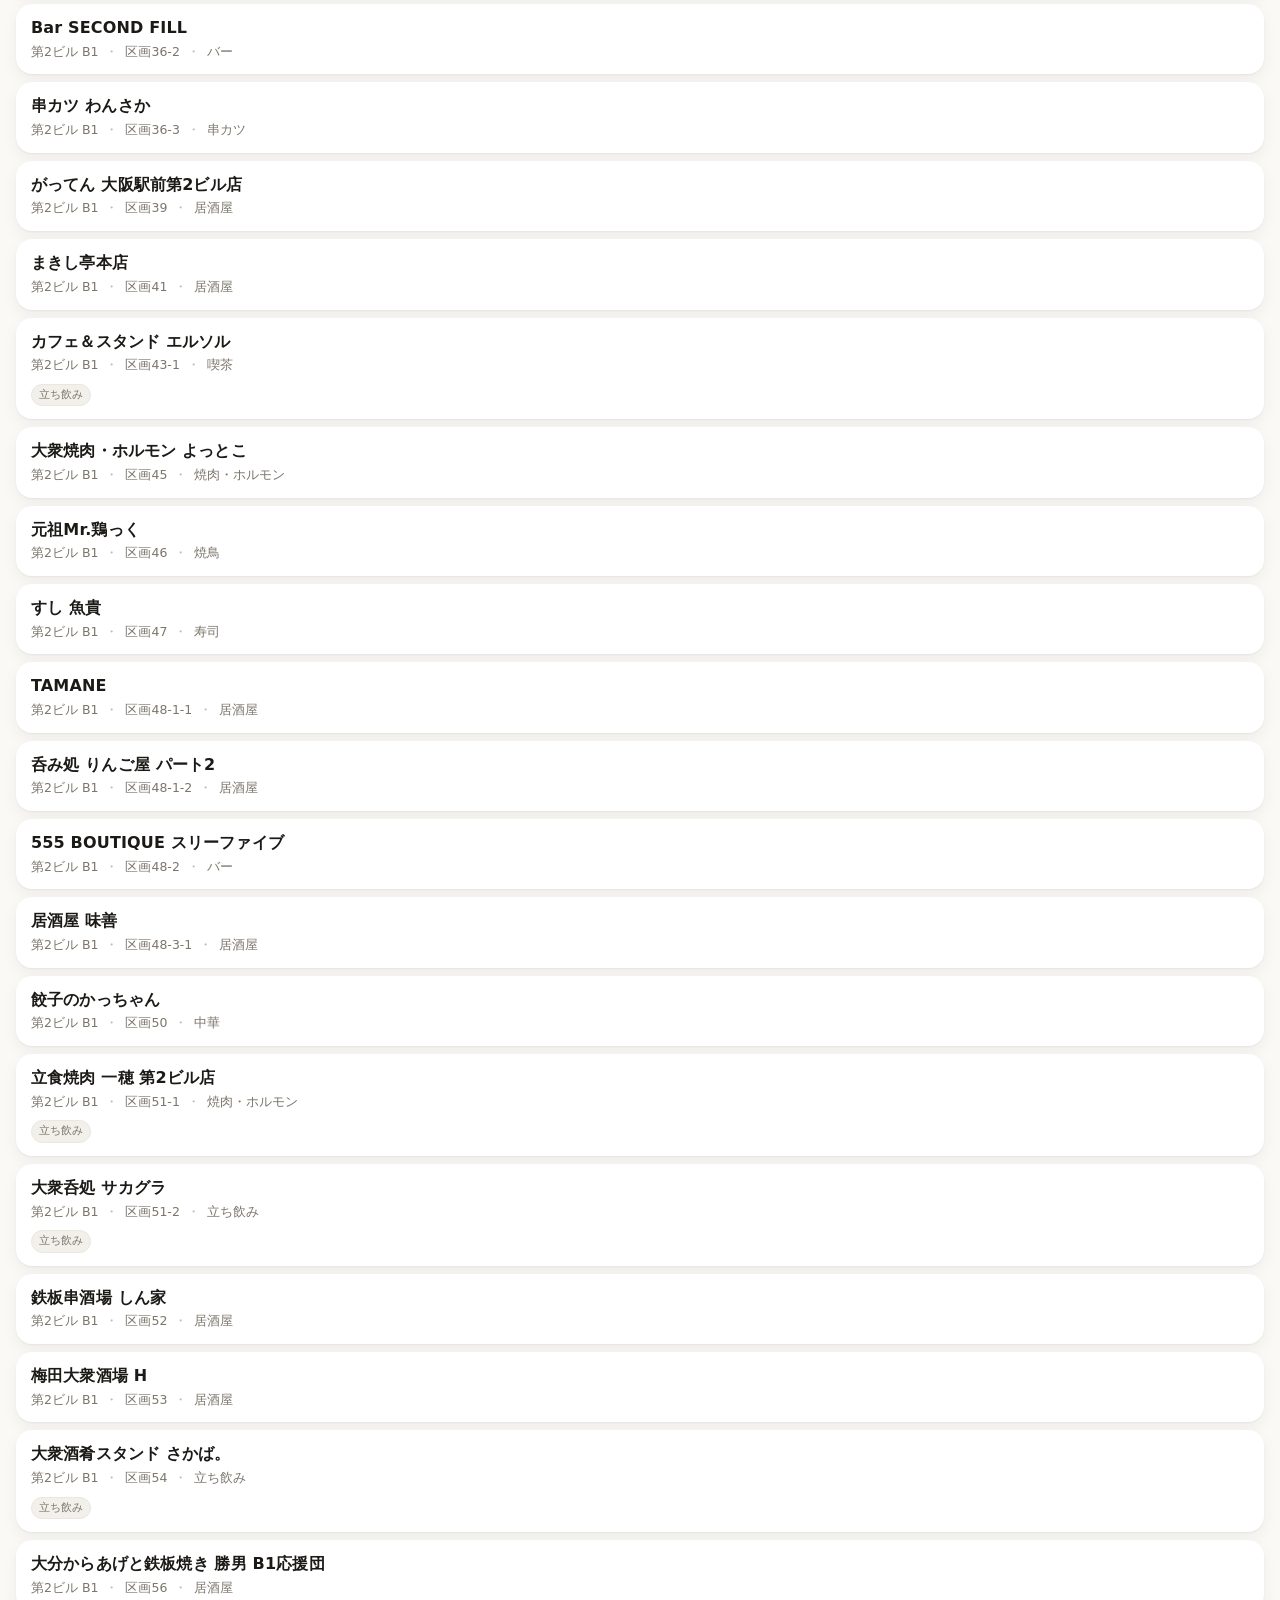
==== commit 951f1475: "Add files via upload" ====
--- a/ekimae/index.html
+++ b/ekimae/index.html
@@ -3,7 +3,7 @@
 <head>
 <meta charset="utf-8">
 <meta name="viewport" content="width=device-width, initial-scale=1, viewport-fit=cover">
-<meta name="theme-color" content="#161a1d">
+<meta name="theme-color" content="#fafaf8">
 <title>駅前ビル飯 — 大阪駅前ビル 飲食店マップ</title>
 <link rel="manifest" href="manifest.webmanifest">
 <link rel="icon" href="icon.svg" type="image/svg+xml">
@@ -15,81 +15,99 @@
 <body>
 
 <header class="topbar">
-  <div class="topbar-row">
-    <h1 class="brand">駅前ビル飯</h1>
-    <div class="topbar-actions">
-      <button id="btn-add" class="icon-btn" title="店を追加">＋</button>
-      <button id="btn-menu" class="icon-btn" title="メニュー">≡</button>
-    </div>
+  <div class="searchwrap">
+    <svg class="searchicon" viewBox="0 0 20 20" aria-hidden="true">
+      <circle cx="9" cy="9" r="6" fill="none" stroke="currentColor" stroke-width="2"/>
+      <path d="M13.5 13.5 L18 18" fill="none" stroke="currentColor" stroke-width="2" stroke-linecap="round"/>
+    </svg>
+    <input id="q" type="search" inputmode="search" placeholder="店名・種類・タグ・メモ" autocomplete="off">
+    <button id="q-clear" class="q-clear" type="button" aria-label="検索を消す" hidden>×</button>
   </div>
-  <div class="searchwrap">
-    <input id="q" type="search" inputmode="search" placeholder="店名・カテゴリ・タグ・メモで検索" autocomplete="off">
-    <button id="q-clear" class="q-clear" hidden>×</button>
-  </div>
-  <nav class="tabs" role="tablist">
-    <button class="tab is-active" data-view="list" role="tab">リスト</button>
-    <button class="tab" data-view="map" role="tab">マップ</button>
-  </nav>
+  <button id="btn-add" class="icon-btn" type="button" title="店を追加" aria-label="店を追加">＋</button>
 </header>
 
-<div class="filterbar">
-  <button id="btn-filters" class="filtertoggle" type="button" aria-expanded="false" aria-controls="filters">
-    絞り込み<span id="f-count" class="fcount" hidden></span><span class="caret">▾</span>
-  </button>
-  <button id="btn-here" class="filtertoggle" type="button">いまここ</button>
-  <label class="sortwrap"><span class="sortwrap-label">並び</span>
-    <select id="sort">
-      <option value="default">ビル・フロア順</option>
-      <option value="rating">星が高い順</option>
-      <option value="mates" hidden>みんなの星が高い順</option>
-      <option value="name">名前順</option>
-      <option value="recent">最近見た順</option>
-    </select>
-  </label>
-  <button id="btn-reset" class="linkbtn">クリア</button>
-</div>
-
-<!-- いま何で絞っているかは、パネルを閉じても見えていないと分からない -->
-<div id="active-filters" class="activefilters" hidden></div>
-
-<section id="filters" class="filters" hidden>
-  <div class="filter-row">
-    <span class="filter-label">ビル</span>
-    <div class="chips" id="f-building"></div>
-  </div>
-  <div class="filter-row">
-    <span class="filter-label">フロア</span>
-    <div class="chips" id="f-floor"></div>
-  </div>
-  <div class="filter-row">
-    <span class="filter-label">種類</span>
-    <div class="chipswrap">
-      <div class="chips chips--wrap is-collapsed" id="f-category"></div>
-      <button class="chips-more" id="more-category" type="button" hidden>もっと見る</button>
-    </div>
-  </div>
-  <div class="filter-row">
-    <span class="filter-label">タグ</span>
-    <div class="chipswrap">
-      <div class="chips chips--wrap is-collapsed" id="f-tag"></div>
-      <button class="chips-more" id="more-tag" type="button" hidden>もっと見る</button>
-    </div>
-  </div>
-  <div class="filter-row">
-    <span class="filter-label">条件</span>
-    <div class="chips" id="f-misc"></div>
-  </div>
-  <!-- 条件を変えた結果は、パネルに隠れてリストが見えない。ここで件数を返す -->
-  <div class="filters-foot">
-    <button id="btn-apply" class="btn btn--primary" type="button">結果を見る</button>
-  </div>
-</section>
+<!-- 条件は常に見えていてほしい。開いてから選ぶ一手間を無くすため横一列で出す -->
+<div id="quickbar" class="quickbar"></div>
 
 <main>
-  <p id="count" class="count"></p>
+  <div class="countrow">
+    <span class="brand">駅前ビル飯</span>
+    <span id="count" class="count"></span>
+  </div>
   <div id="view-list" class="view"></div>
   <div id="view-map" class="view" hidden></div>
 </main>
+
+<nav class="tabbar" role="tablist">
+  <button class="tabbtn tab is-active" data-view="list" role="tab" type="button">
+    <svg viewBox="0 0 22 22" aria-hidden="true">
+      <rect x="3.5" y="4.5" width="15" height="5.5" rx="2" fill="none" stroke="currentColor" stroke-width="2"/>
+      <rect x="3.5" y="12.5" width="15" height="5.5" rx="2" fill="none" stroke="currentColor" stroke-width="2"/>
+    </svg>
+    <span>リスト</span>
+  </button>
+  <button class="tabbtn tab" data-view="map" role="tab" type="button">
+    <svg viewBox="0 0 22 22" aria-hidden="true">
+      <path d="M11 20s6-6.4 6-11a6 6 0 1 0-12 0c0 4.6 6 11 6 11z" fill="none" stroke="currentColor" stroke-width="2" stroke-linejoin="round"/>
+      <circle cx="11" cy="9" r="2.2" fill="currentColor"/>
+    </svg>
+    <span>マップ</span>
+  </button>
+  <button class="tabbtn" id="btn-menu" type="button">
+    <svg viewBox="0 0 22 22" aria-hidden="true">
+      <path d="M4 6.5h14M4 11h14M4 15.5h14" fill="none" stroke="currentColor" stroke-width="2" stroke-linecap="round"/>
+    </svg>
+    <span>メニュー</span>
+  </button>
+</nav>
+
+<!-- 「こだわり」シートの中身。ふだんはここに畳んでおき、開くときにシートへ移す -->
+<div id="filters-holder" hidden>
+  <section id="filters" class="filters">
+    <div class="filter-row">
+      <span class="filter-label">ビル</span>
+      <div class="chips" id="f-building"></div>
+    </div>
+    <div class="filter-row">
+      <span class="filter-label">フロア</span>
+      <div class="chips" id="f-floor"></div>
+    </div>
+    <div class="filter-row">
+      <span class="filter-label">種類</span>
+      <div class="chipswrap">
+        <div class="chips chips--wrap is-collapsed" id="f-category"></div>
+        <button class="chips-more" id="more-category" type="button" hidden>もっと見る</button>
+      </div>
+    </div>
+    <div class="filter-row">
+      <span class="filter-label">タグ</span>
+      <div class="chipswrap">
+        <div class="chips chips--wrap is-collapsed" id="f-tag"></div>
+        <button class="chips-more" id="more-tag" type="button" hidden>もっと見る</button>
+      </div>
+    </div>
+    <div class="filter-row">
+      <span class="filter-label">条件</span>
+      <div class="chips" id="f-misc"></div>
+    </div>
+    <div class="filter-row">
+      <span class="filter-label">並び</span>
+      <div class="chips">
+        <select id="sort" class="sortsel">
+          <option value="default">ビル・フロア順</option>
+          <option value="rating">星が高い順</option>
+          <option value="mates" hidden>みんなの星が高い順</option>
+          <option value="name">名前順</option>
+          <option value="recent">最近見た順</option>
+        </select>
+      </div>
+    </div>
+    <!-- 条件を変えた結果は、シートに隠れてリストが見えない。ここで件数を返す -->
+    <div class="filters-foot">
+      <button id="btn-apply" class="btn btn--primary" type="button">結果を見る</button>
+    </div>
+  </section>
+</div>
 
 <div id="sheet" class="sheet" hidden>
   <div class="sheet-backdrop" data-close></div>
--- a/ekimae/styles.css
+++ b/ekimae/styles.css
@@ -1,53 +1,59 @@
 :root {
   /* 明るいテーマを既定として定義し、暗いテーマで上書きする */
-  --bg: #f6f7f9;
+  --bg: #faf9f6;
   --bg-elev: #ffffff;
-  --bg-elev2: #eef1f4;
-  --line: #d9dee4;
-  --fg: #1b2127;
-  --fg-dim: #66717c;
-  --accent: #d2760b;
-  --accent-ink: #fff6e8;
+  --bg-elev2: #f2f0eb;
+  --line: #eae7e0;
+  --fg: #1c1a17;
+  --fg-dim: #7c766c;
+  --accent: #e8730d;
+  --accent-ink: #ffffff;
+  --accent-soft: #fdf0e1;
   --danger: #c0392b;
-  --ok: #1e8f62;
-  --radius: 12px;
+  --ok: #17916a;
+  --radius: 16px;
   --cell: 92px;
-  --fav-bg: #fdf0dc;
-  --fav-line: #e0a13d;
+  --fav-bg: #fdf1df;
+  --fav-line: #e09a2e;
+  --shadow: 0 1px 2px rgba(28, 26, 23, .05), 0 6px 16px rgba(28, 26, 23, .05);
 }
 
 /* 端末が暗いテーマ、かつ明るいテーマが明示指定されていないとき */
 @media (prefers-color-scheme: dark) {
   :root:not([data-theme="light"]) {
-    --bg: #12161a;
-    --bg-elev: #1a2026;
-    --bg-elev2: #222a31;
-    --line: #2e3841;
-    --fg: #e8edf2;
-    --fg-dim: #97a5b2;
-    --accent: #ffb454;
-    --accent-ink: #2a1d07;
-    --danger: #ff6b6b;
-    --ok: #5cd6a0;
-    --fav-bg: #3b2a12;
-    --fav-line: #ffb454;
+    --bg: #15130f;
+    --bg-elev: #1e1b16;
+    --bg-elev2: #2a2620;
+    --line: #35302a;
+    --fg: #f0ece4;
+    --fg-dim: #a29a8c;
+    --accent: #ffa04a;
+    --accent-ink: #2a1a06;
+    --accent-soft: #33240f;
+    --danger: #ff7b6b;
+    --ok: #57d4a4;
+    --fav-bg: #3a2a11;
+    --fav-line: #ffbe5c;
+    --shadow: 0 1px 2px rgba(0, 0, 0, .4), 0 6px 16px rgba(0, 0, 0, .3);
   }
 }
 
 /* 暗いテーマが明示指定されたとき（端末設定より優先） */
 :root[data-theme="dark"] {
-  --bg: #12161a;
-  --bg-elev: #1a2026;
-  --bg-elev2: #222a31;
-  --line: #2e3841;
-  --fg: #e8edf2;
-  --fg-dim: #97a5b2;
-  --accent: #ffb454;
-  --accent-ink: #2a1d07;
-  --danger: #ff6b6b;
-  --ok: #5cd6a0;
-  --fav-bg: #3b2a12;
-  --fav-line: #ffb454;
+  --bg: #15130f;
+  --bg-elev: #1e1b16;
+  --bg-elev2: #2a2620;
+  --line: #35302a;
+  --fg: #f0ece4;
+  --fg-dim: #a29a8c;
+  --accent: #ffa04a;
+  --accent-ink: #2a1a06;
+  --accent-soft: #33240f;
+  --danger: #ff7b6b;
+  --ok: #57d4a4;
+  --fav-bg: #3a2a11;
+  --fav-line: #ffbe5c;
+  --shadow: 0 1px 2px rgba(0, 0, 0, .4), 0 6px 16px rgba(0, 0, 0, .3);
 }
 
 * { box-sizing: border-box; }
@@ -72,82 +78,184 @@
 /* ---------- topbar ---------- */
 .topbar {
   position: sticky;
-  top: 0;
+  top: env(safe-area-inset-top, 0px);
   z-index: 20;
-  background: var(--bg-elev);
-  border-bottom: 1px solid var(--line);
-  padding: max(8px, env(safe-area-inset-top)) 12px 0;
-}
-
-.topbar-row {
   display: flex;
   align-items: center;
-  justify-content: space-between;
   gap: 8px;
-}
-
-.brand {
-  margin: 0;
-  font-size: 17px;
-  font-weight: 700;
-  letter-spacing: .02em;
-}
-
-.topbar-actions { display: flex; gap: 6px; }
-
-.icon-btn {
-  /* 44px は指で確実に押せる最小の大きさ。38px だと片手では外しやすい */
-  width: 44px;
-  height: 44px;
-  border-radius: 10px;
-  border: 1px solid var(--line);
-  background: var(--bg-elev2);
-  font-size: 19px;
-  line-height: 1;
-  cursor: pointer;
-}
-
-.searchwrap { position: relative; margin: 8px 0; }
+  background: var(--bg);
+  padding: 10px 16px 8px;
+}
+
+.searchwrap {
+  position: relative;
+  flex: 1 1 auto;
+  min-width: 0;
+  display: flex;
+  align-items: center;
+}
+
+.searchicon {
+  position: absolute;
+  left: 13px;
+  width: 17px;
+  height: 17px;
+  color: var(--fg-dim);
+  pointer-events: none;
+}
 
 #q {
   width: 100%;
-  height: 40px;
-  padding: 0 34px 0 12px;
-  border-radius: 10px;
-  border: 1px solid var(--line);
-  background: var(--bg);
+  height: 42px;
+  padding: 0 38px 0 38px;
+  border-radius: 999px;
+  border: 1px solid transparent;
+  background: var(--bg-elev2);
   -webkit-appearance: none;
+  transition: background .15s, border-color .15s;
+}
+
+#q:focus {
+  outline: none;
+  background: var(--bg-elev);
+  border-color: var(--accent);
 }
 
 #q::-webkit-search-cancel-button { display: none; }
 
 .q-clear {
   position: absolute;
-  right: 4px;
-  top: 4px;
+  right: 5px;
   width: 32px;
   height: 32px;
   border: 0;
+  border-radius: 50%;
   background: none;
   color: var(--fg-dim);
   font-size: 18px;
-  cursor: pointer;
-}
-
-.tabs { display: flex; gap: 4px; }
-
-.tab {
+  line-height: 1;
+  cursor: pointer;
+}
+
+.icon-btn {
+  /* 44px は指で確実に押せる最小の大きさ */
+  flex: 0 0 auto;
+  width: 44px;
+  height: 44px;
+  border-radius: 50%;
+  border: 0;
+  background: var(--accent);
+  color: var(--accent-ink);
+  font-size: 22px;
+  line-height: 1;
+  cursor: pointer;
+  box-shadow: var(--shadow);
+  transition: transform .12s;
+}
+
+.icon-btn:active { transform: scale(.92); }
+
+/* ---------- quickbar（常に見えている条件） ---------- */
+.quickbar {
+  position: sticky;
+  top: calc(env(safe-area-inset-top, 0px) + 60px);
+  z-index: 15;
+  display: flex;
+  gap: 7px;
+  padding: 4px 16px 10px;
+  background: var(--bg);
+  overflow-x: auto;
+  scrollbar-width: none;
+}
+
+.quickbar::-webkit-scrollbar { display: none; }
+
+.qchip {
+  flex: 0 0 auto;
+  display: inline-flex;
+  align-items: center;
+  gap: 5px;
+  height: 34px;
+  padding: 0 14px;
+  border-radius: 999px;
+  border: 1px solid var(--line);
+  background: var(--bg-elev);
+  color: var(--fg-dim);
+  font-size: 13px;
+  font-weight: 600;
+  white-space: nowrap;
+  cursor: pointer;
+  transition: transform .12s, background .15s, color .15s, border-color .15s;
+}
+
+.qchip:active { transform: scale(.95); }
+
+.qchip.is-on {
+  background: var(--accent);
+  border-color: var(--accent);
+  color: var(--accent-ink);
+}
+
+.qchip--lead { padding-left: 11px; }
+.qchip--lead:not(.is-on) { color: var(--fg); }
+.qicon { width: 17px; height: 18px; flex: 0 0 auto; }
+
+.qbadge {
+  min-width: 18px;
+  height: 18px;
+  padding: 0 5px;
+  border-radius: 999px;
+  background: var(--accent-ink);
+  color: var(--accent);
+  font-size: 11px;
+  font-weight: 700;
+  line-height: 18px;
+  text-align: center;
+}
+
+.qchip-x { opacity: .75; font-size: 15px; line-height: 1; }
+
+.qchip--clear {
+  background: none;
+  border-style: dashed;
+}
+
+/* ---------- 下のタブバー ---------- */
+.tabbar {
+  position: fixed;
+  left: 0;
+  right: 0;
+  bottom: 0;
+  z-index: 30;
+  display: flex;
+  background: var(--bg-elev);
+  border-top: 1px solid var(--line);
+  padding-bottom: env(safe-area-inset-bottom, 0px);
+}
+
+.tabbtn {
   flex: 1;
-  padding: 9px 0;
+  display: flex;
+  flex-direction: column;
+  align-items: center;
+  gap: 2px;
+  padding: 7px 0 6px;
   border: 0;
-  border-bottom: 2px solid transparent;
   background: none;
   color: var(--fg-dim);
+  font-size: 10px;
   font-weight: 600;
   cursor: pointer;
-}
-
-.tab.is-active { color: var(--fg); border-bottom-color: var(--accent); }
+  transition: color .15s;
+}
+
+.tabbtn svg { width: 22px; height: 22px; }
+.tabbtn.is-active { color: var(--accent); }
+
+/* 埋め込み表示では position:fixed が画面ではなく文書全体を基準にしてしまい、
+   バーが 2万px 下に飛ぶ。そこでふつうに流し込む（上に出る） */
+html.is-embedded .tabbar { position: static; border-top: 0; border-bottom: 1px solid var(--line); margin-bottom: 6px; }
+html.is-embedded .topbar, html.is-embedded .quickbar { position: static; }
 
 /* ---------- filters ---------- */
 .filters {
@@ -209,15 +317,19 @@
 
 .chip {
   flex: 0 0 auto;
-  padding: 5px 11px;
+  padding: 6px 13px;
   border-radius: 999px;
   border: 1px solid var(--line);
-  background: var(--bg-elev2);
+  background: var(--bg-elev);
   color: var(--fg-dim);
   font-size: 13px;
+  font-weight: 600;
   white-space: nowrap;
   cursor: pointer;
-}
+  transition: transform .12s, background .15s;
+}
+
+.chip:active { transform: scale(.95); }
 
 .chip.is-on {
   background: var(--accent);
@@ -226,108 +338,79 @@
   font-weight: 700;
 }
 
-.filterbar {
-  position: sticky;
-  top: 0;
-  z-index: 15;
-  display: flex;
-  align-items: center;
-  /* 「いまここ」が増えて 390px では折り返していた。詰めて1行に収める。
-     ただし 320px で「いまここ」に階名が入ると入りきらないので、
-     はみ出す前に折り返させる（横スクロールが出るよりはよい） */
-  flex-wrap: wrap;
-  gap: 6px;
-  padding: 7px 10px;
-  background: var(--bg-elev);
-  border-bottom: 1px solid var(--line);
-}
-
-.filtertoggle {
-  display: flex;
-  align-items: center;
-  gap: 5px;
-  white-space: nowrap;
-  padding: 7px 11px;
-  min-height: 34px;
-  border-radius: 999px;
-  border: 1px solid var(--line);
-  background: var(--bg-elev2);
-  font-size: 13px;
-  font-weight: 600;
-  cursor: pointer;
-}
-
-.filtertoggle[aria-expanded="true"] .caret { transform: rotate(180deg); }
-
-.caret { display: inline-block; font-size: 10px; color: var(--fg-dim); transition: transform .15s; }
-
-.fcount {
-  min-width: 18px;
-  height: 18px;
-  padding: 0 5px;
-  border-radius: 999px;
-  background: var(--accent);
-  color: var(--accent-ink);
-  font-size: 11px;
-  line-height: 18px;
-  text-align: center;
-}
-
-.filterbar .sortwrap { margin-left: auto; }
-
-.sortwrap { font-size: 12px; color: var(--fg-dim); display: flex; align-items: center; gap: 6px; }
-
-#sort {
-  padding: 5px 8px;
-  border-radius: 8px;
-  border: 1px solid var(--line);
-  background: var(--bg-elev2);
-  font-size: 13px;
-}
-
-.linkbtn {
-  white-space: nowrap;
-  border: 0;
-  background: none;
-  color: var(--accent);
-  font-size: 13px;
-  cursor: pointer;
-  padding: 4px;
-}
-
-/* ---------- list ---------- */
-main { padding: 0 12px calc(40px + env(safe-area-inset-bottom)); }
-
-.count { color: var(--fg-dim); font-size: 12px; margin: 10px 2px; }
+main { padding: 0 16px calc(84px + env(safe-area-inset-bottom, 0px)); }
+html.is-embedded main { padding-bottom: 40px; }
+
+.countrow {
+  display: flex;
+  align-items: baseline;
+  justify-content: space-between;
+  gap: 10px;
+  margin: 2px 4px 10px;
+}
+.brand { font-size: 13px; font-weight: 700; letter-spacing: .04em; }
+.count { color: var(--fg-dim); font-size: 12px; font-variant-numeric: tabular-nums; }
 
 .card {
   display: block;
   width: 100%;
   text-align: left;
   background: var(--bg-elev);
+  border: 0;
+  border-radius: var(--radius);
+  padding: 13px 15px;
+  margin-bottom: 8px;
+  cursor: pointer;
+  box-shadow: var(--shadow);
+  transition: transform .12s ease, box-shadow .12s ease;
+}
+
+.card:active {
+  transform: scale(.985);
+  box-shadow: 0 1px 2px rgba(28, 26, 23, .05);
+}
+
+.card-head { display: flex; align-items: center; gap: 7px; }
+
+.card-name {
+  font-weight: 700;
+  font-size: 16px;
+  line-height: 1.35;
+  letter-spacing: .01em;
+  flex: 1;
+  min-width: 0;
+}
+
+.card-fav { color: var(--fav-line); font-size: 15px; flex: 0 0 auto; }
+
+/* 中黒で区切る。行が増えるより1行に収まるほうが一覧は追いやすい */
+.card-meta {
+  display: flex;
+  flex-wrap: wrap;
+  align-items: baseline;
+  gap: 2px 7px;
+  color: var(--fg-dim);
+  font-size: 12.5px;
+  margin-top: 4px;
+}
+
+.card-meta > span + span::before {
+  content: '・';
+  margin-right: 7px;
+  opacity: .5;
+}
+
+.card-tags { display: flex; flex-wrap: wrap; gap: 5px; margin-top: 9px; }
+
+.sortsel {
+  height: 34px;
+  padding: 0 12px;
+  border-radius: 999px;
   border: 1px solid var(--line);
-  border-radius: var(--radius);
-  padding: 11px 12px;
-  margin-bottom: 8px;
-  cursor: pointer;
-}
-
-.card-head { display: flex; align-items: baseline; gap: 8px; }
-
-.card-name { font-weight: 700; font-size: 15px; flex: 1; min-width: 0; }
-
-.card-fav { color: var(--accent); font-size: 15px; }
-
-.card-meta {
-  display: flex;
-  flex-wrap: wrap;
-  gap: 4px 10px;
-  color: var(--fg-dim);
-  font-size: 12px;
-  margin-top: 3px;
-}
-
-.card-tags { display: flex; flex-wrap: wrap; gap: 4px; margin-top: 7px; }
+  background: var(--bg-elev);
+  font-size: 13px;
+  font-weight: 600;
+}
 
 .tagpill {
   font-size: 11px;
@@ -453,7 +536,8 @@
 /* ---------- sheet ---------- */
 .sheet { position: fixed; inset: 0; z-index: 50; }
 
-.sheet-backdrop { position: absolute; inset: 0; background: rgba(0,0,0,.55); }
+.sheet-backdrop { position: absolute; inset: 0; background: rgba(20, 17, 13, .45); animation: fadein .18s ease-out; }
+@keyframes fadein { from { opacity: 0 } }
 
 .sheet-panel {
   position: absolute;
@@ -461,13 +545,18 @@
   max-height: 92vh;
   overflow-y: auto;
   background: var(--bg-elev);
-  border-radius: 16px 16px 0 0;
-  border-top: 1px solid var(--line);
-  padding: 14px 16px calc(24px + env(safe-area-inset-bottom));
-  animation: rise .18s ease-out;
-}
-
-@keyframes rise { from { transform: translateY(18px); opacity: .4 } }
+  border-radius: 22px 22px 0 0;
+  border-top: 0;
+  padding: 12px 18px calc(28px + env(safe-area-inset-bottom, 0px));
+  box-shadow: 0 -8px 32px rgba(20, 17, 13, .18);
+  animation: rise .22s cubic-bezier(.22, 1, .36, 1);
+}
+
+@keyframes rise { from { transform: translateY(28px) } }
+@media (prefers-reduced-motion: reduce) {
+  .sheet-panel, .sheet-backdrop { animation: none; }
+  .card, .qchip, .icon-btn { transition: none; }
+}
 
 .sheet-grip { width: 38px; height: 4px; border-radius: 2px; background: var(--line); margin: 0 auto 12px; }
 
@@ -493,9 +582,9 @@
   text-decoration: none;
   color: inherit;
   flex: 1 1 auto;
-  min-height: 42px;
-  padding: 0 14px;
-  border-radius: 10px;
+  min-height: 44px;
+  padding: 0 16px;
+  border-radius: 12px;
   border: 1px solid var(--line);
   background: var(--bg-elev2);
   font-weight: 600;
@@ -635,12 +724,6 @@
 .filters-foot .btn { min-height: 44px; }
 .filters-foot .btn[disabled] { opacity: .45; cursor: default; }
 
-/* ---------- いまここ ---------- */
-#btn-here.is-on {
-  background: var(--accent);
-  border-color: var(--accent);
-  color: var(--accent-ink);
-}
 
 .herebadge {
   display: inline-block;
@@ -882,7 +965,7 @@
   display: flex; flex-direction: column; align-items: center; gap: 1px;
 }
 .planmark-dot {
-  display: block; width: 13px; height: 13px; border-radius: 50%;
+  display: block; width: 11px; height: 11px; border-radius: 50%;
   background: var(--accent); border: 2px solid #fff;
   box-shadow: 0 0 0 1px rgba(0, 0, 0, .35);
 }
@@ -957,3 +1040,10 @@
 .crowd-stars { color: var(--fav-line); letter-spacing: 1px; }
 .crowd-visits { color: var(--fg-dim); font-size: 12px; min-width: 4em; text-align: right; }
 .crowd-empty { margin: 0; font-size: 13px; color: var(--fg-dim); }
+
+
+/* ---- 「こだわり」シートに入ったときの絞り込み ---- */
+.sheet .filters { background: none; border: 0; padding: 4px 0 0; }
+.sheet .filter-row { padding: 6px 0; }
+.sheet .filter-label { flex: 0 0 38px; }
+.sheet .filters-foot { padding: 12px 0 0; }
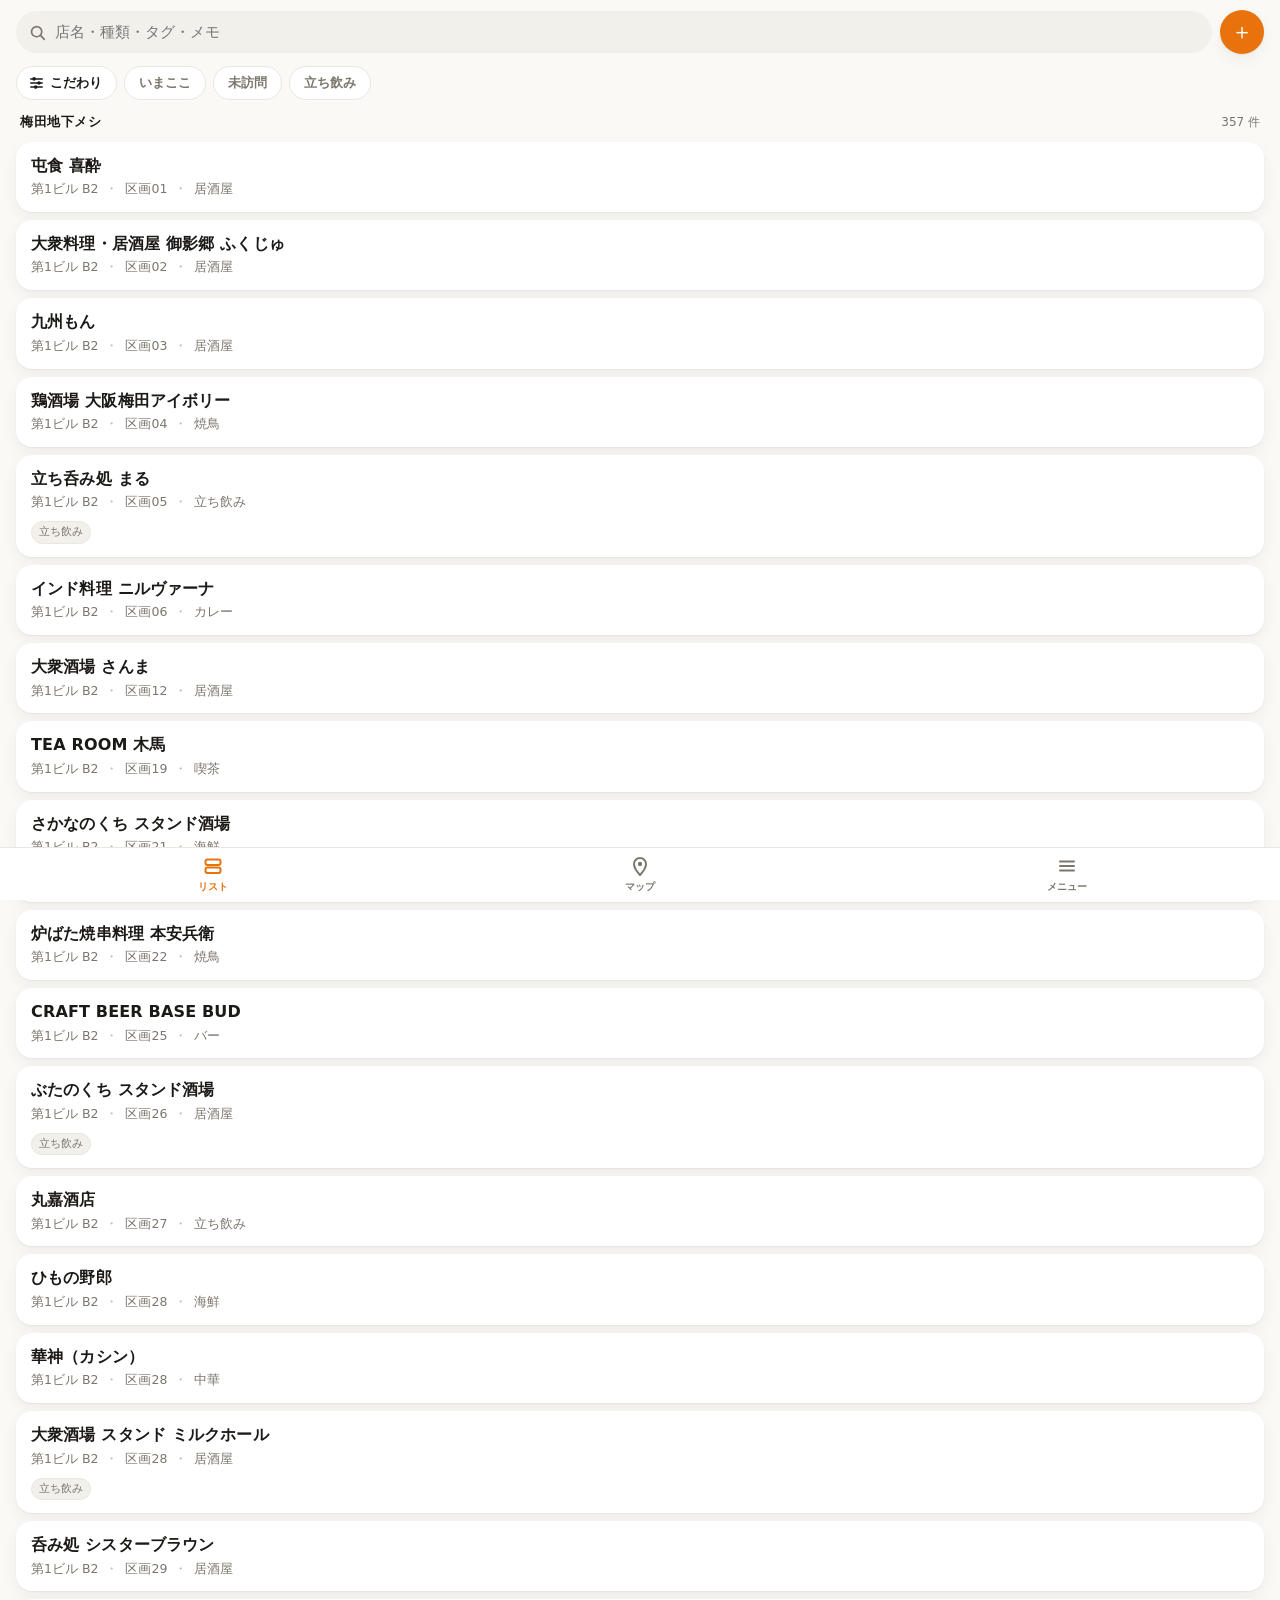
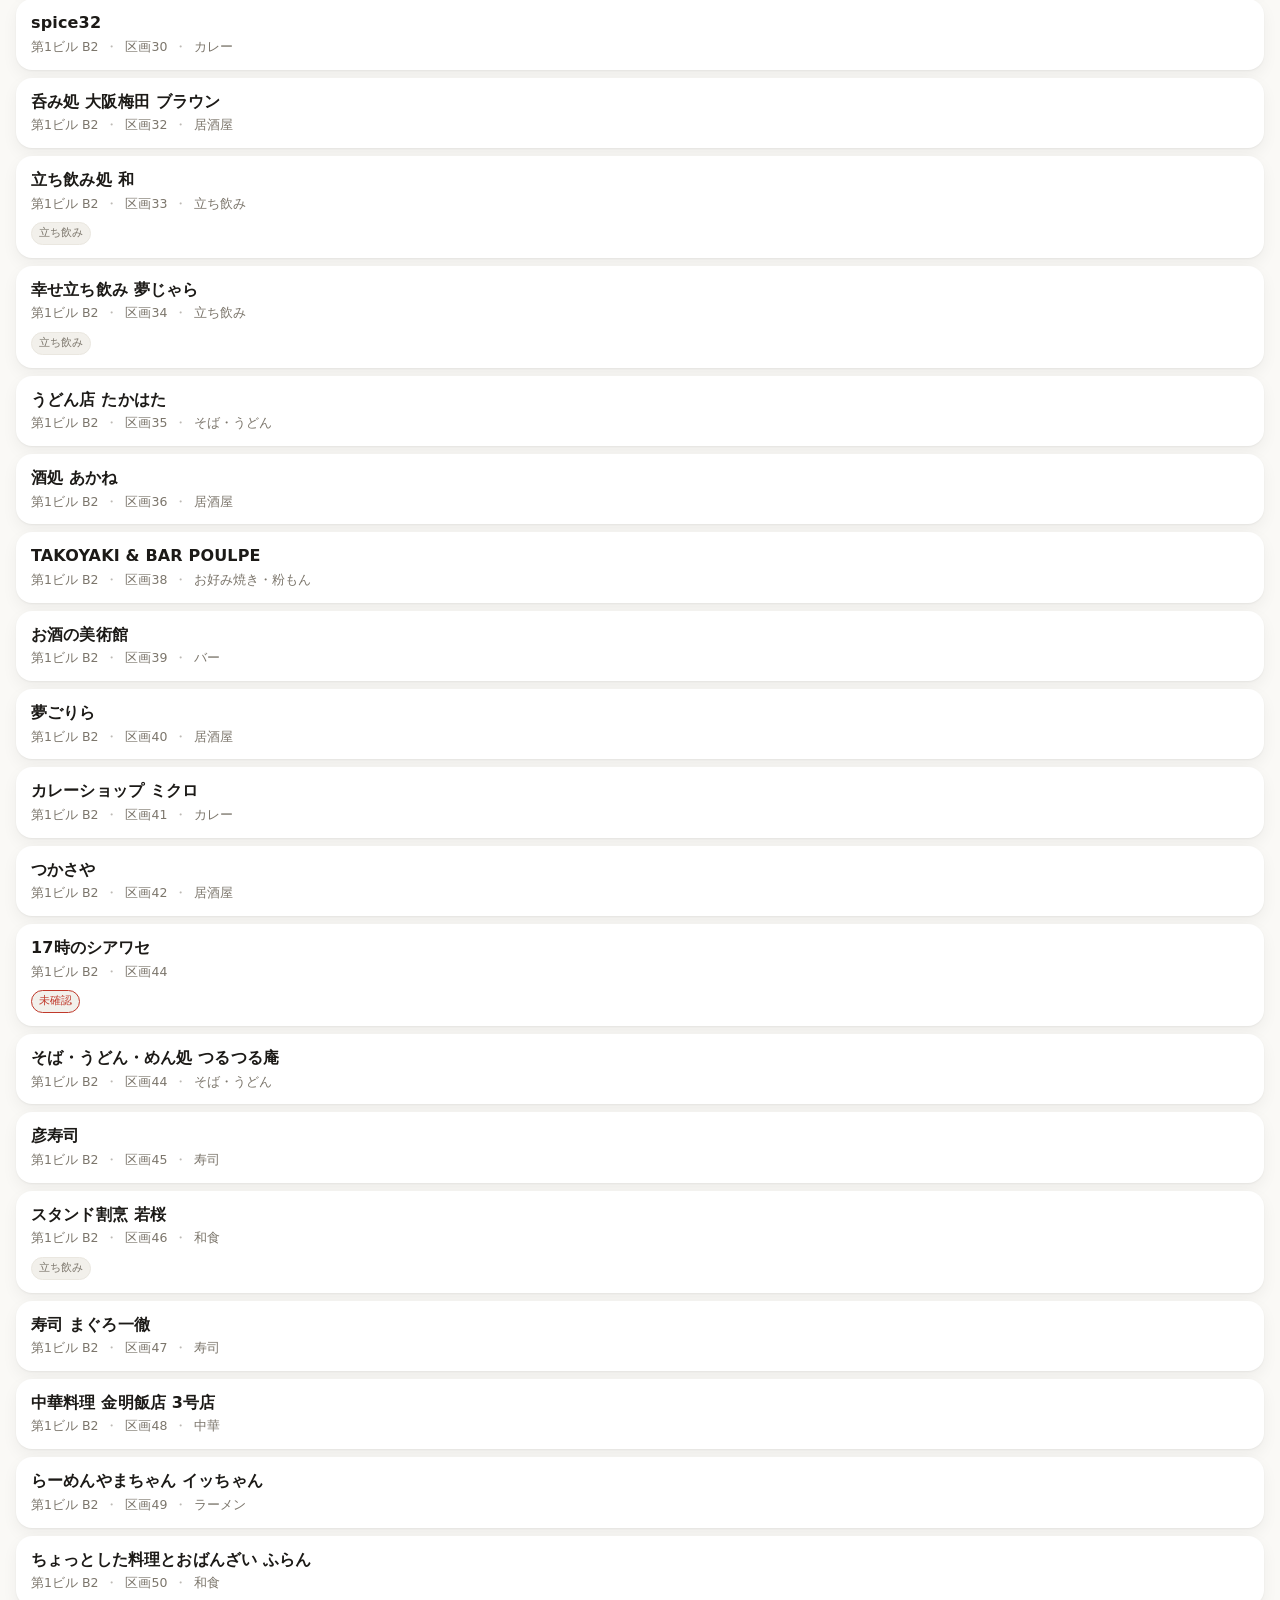
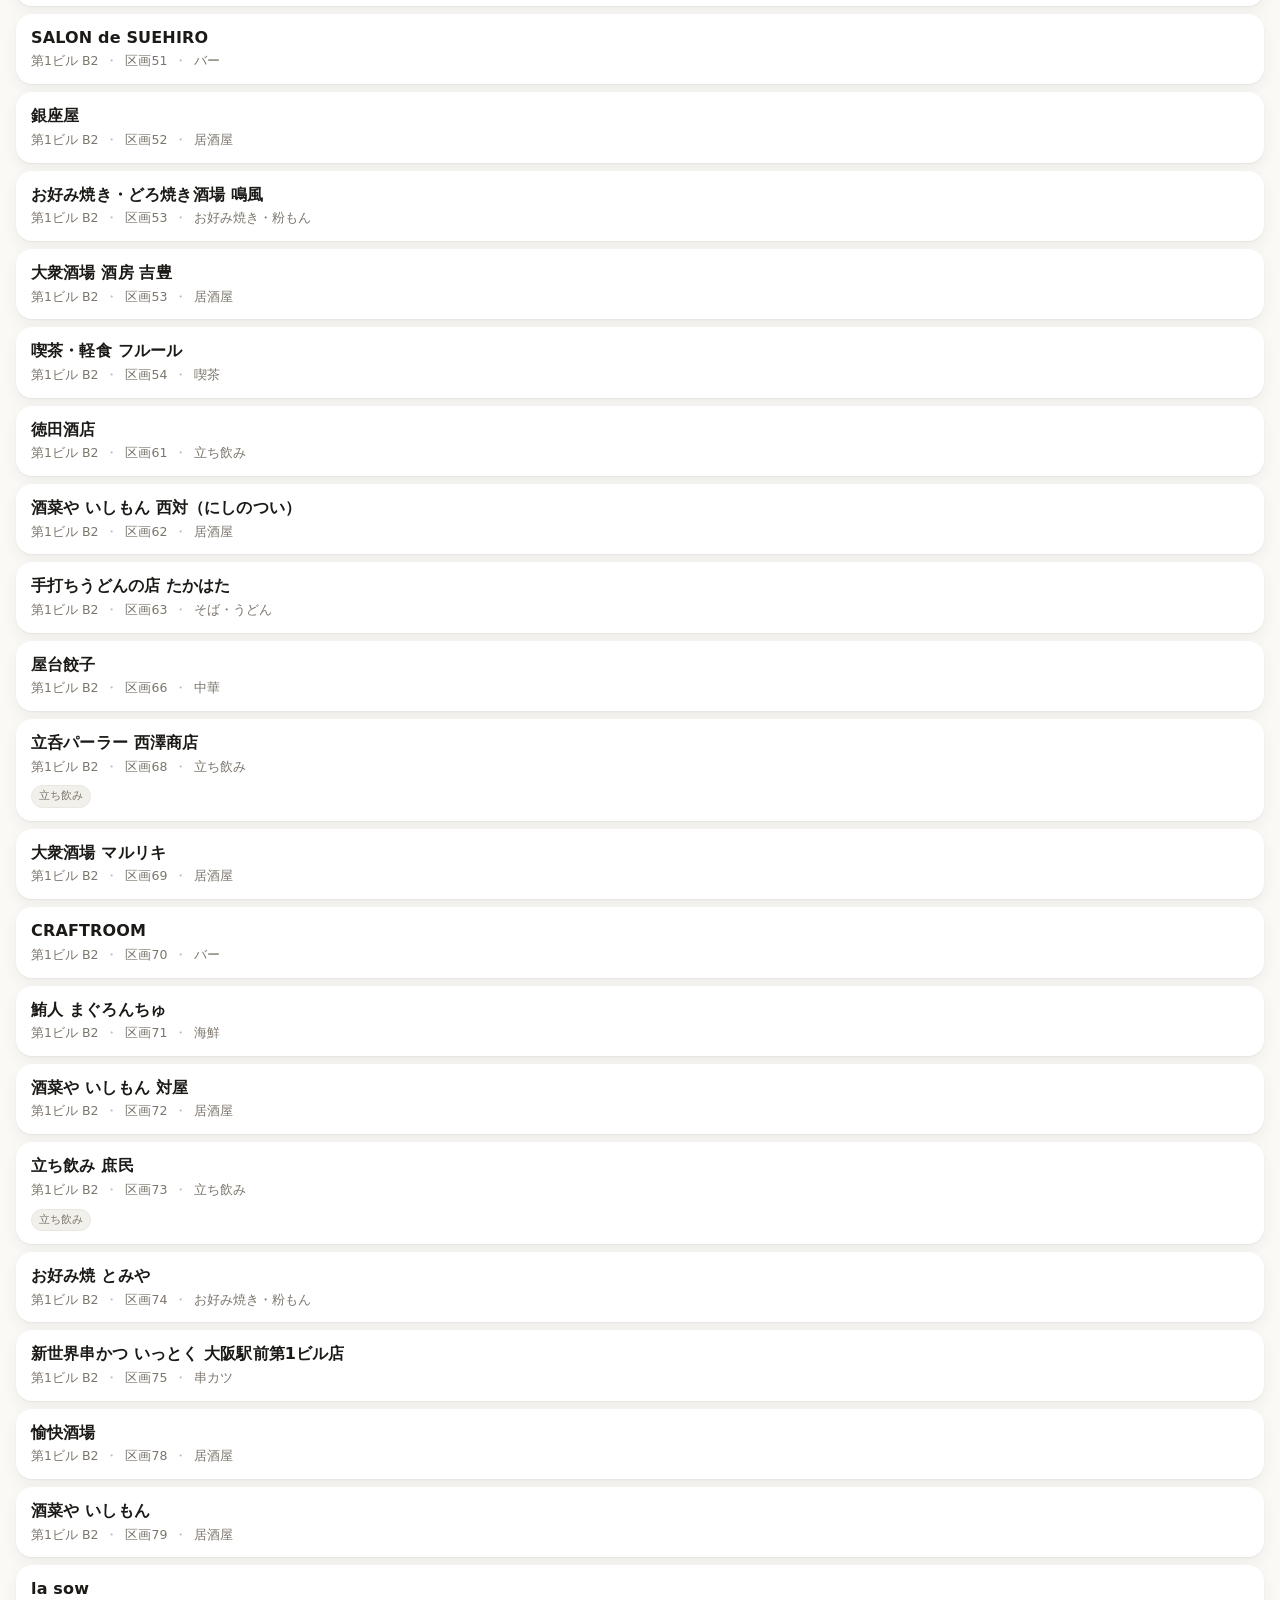
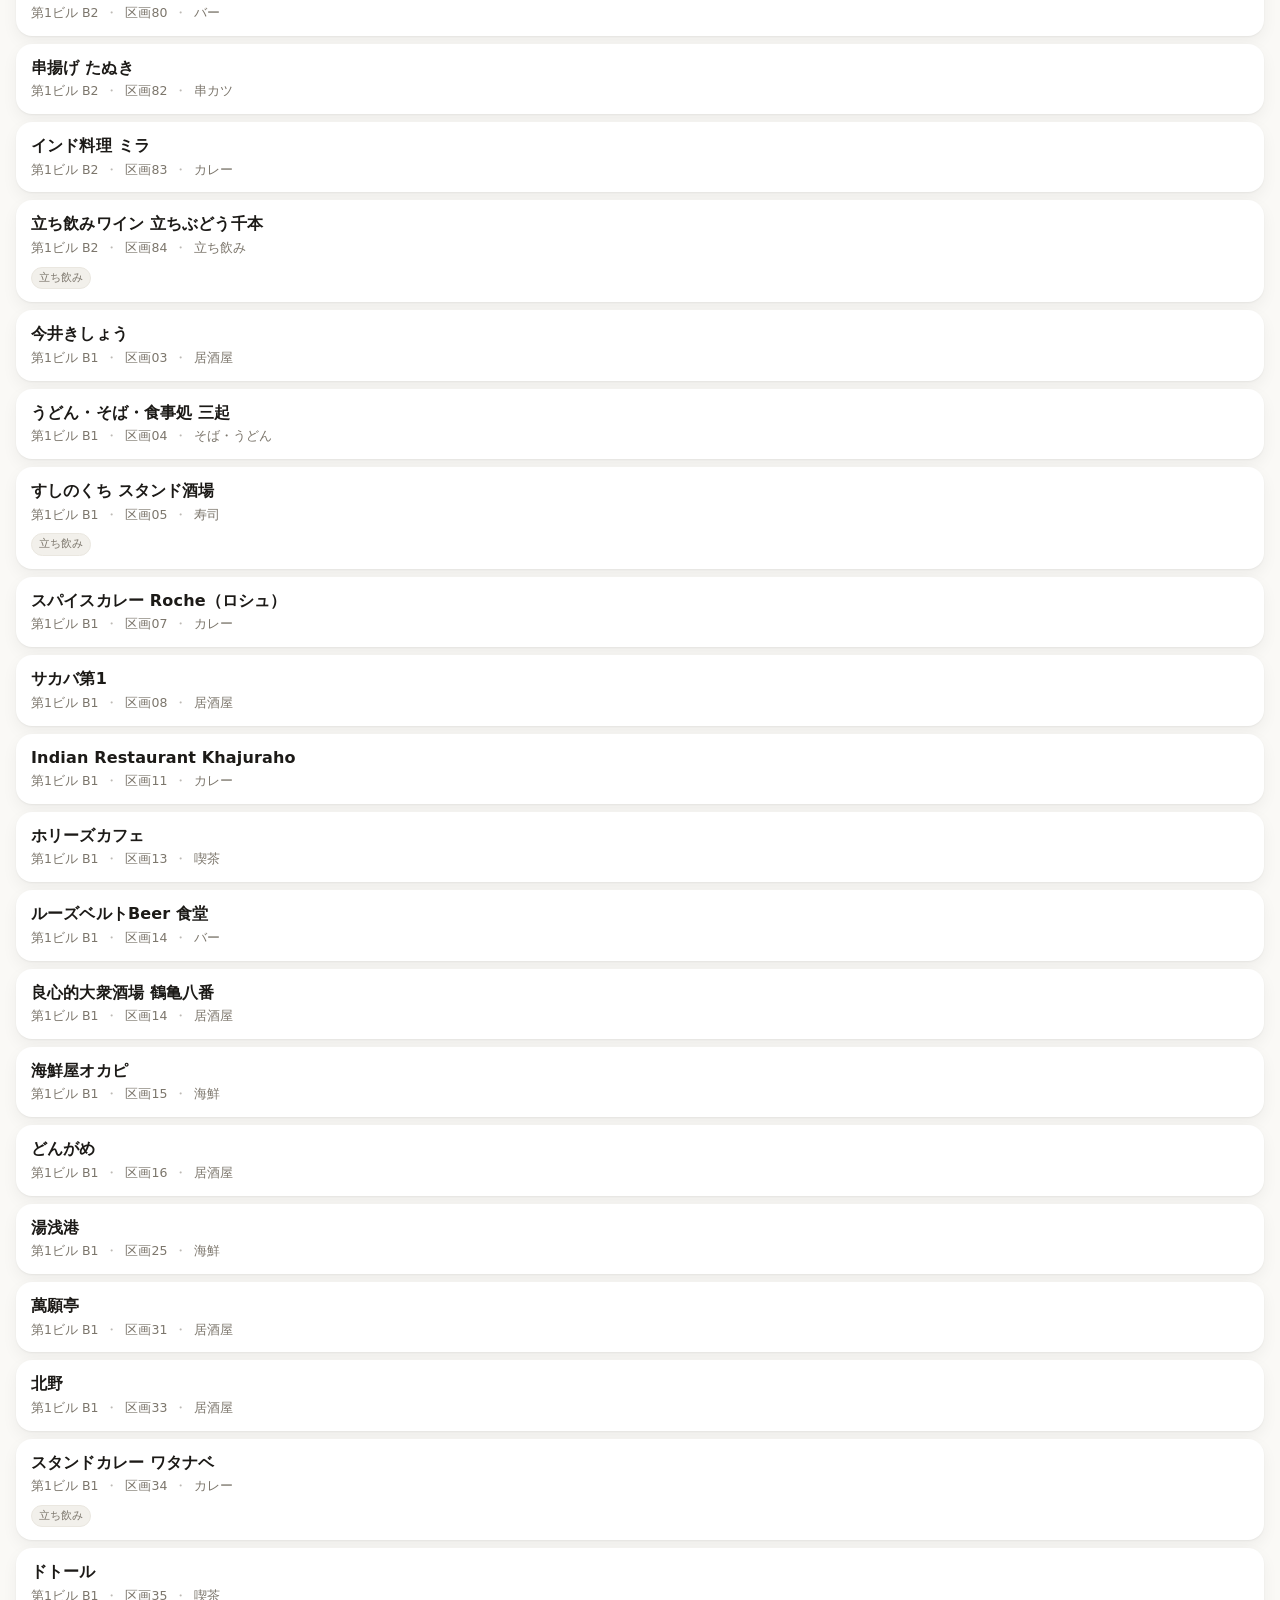
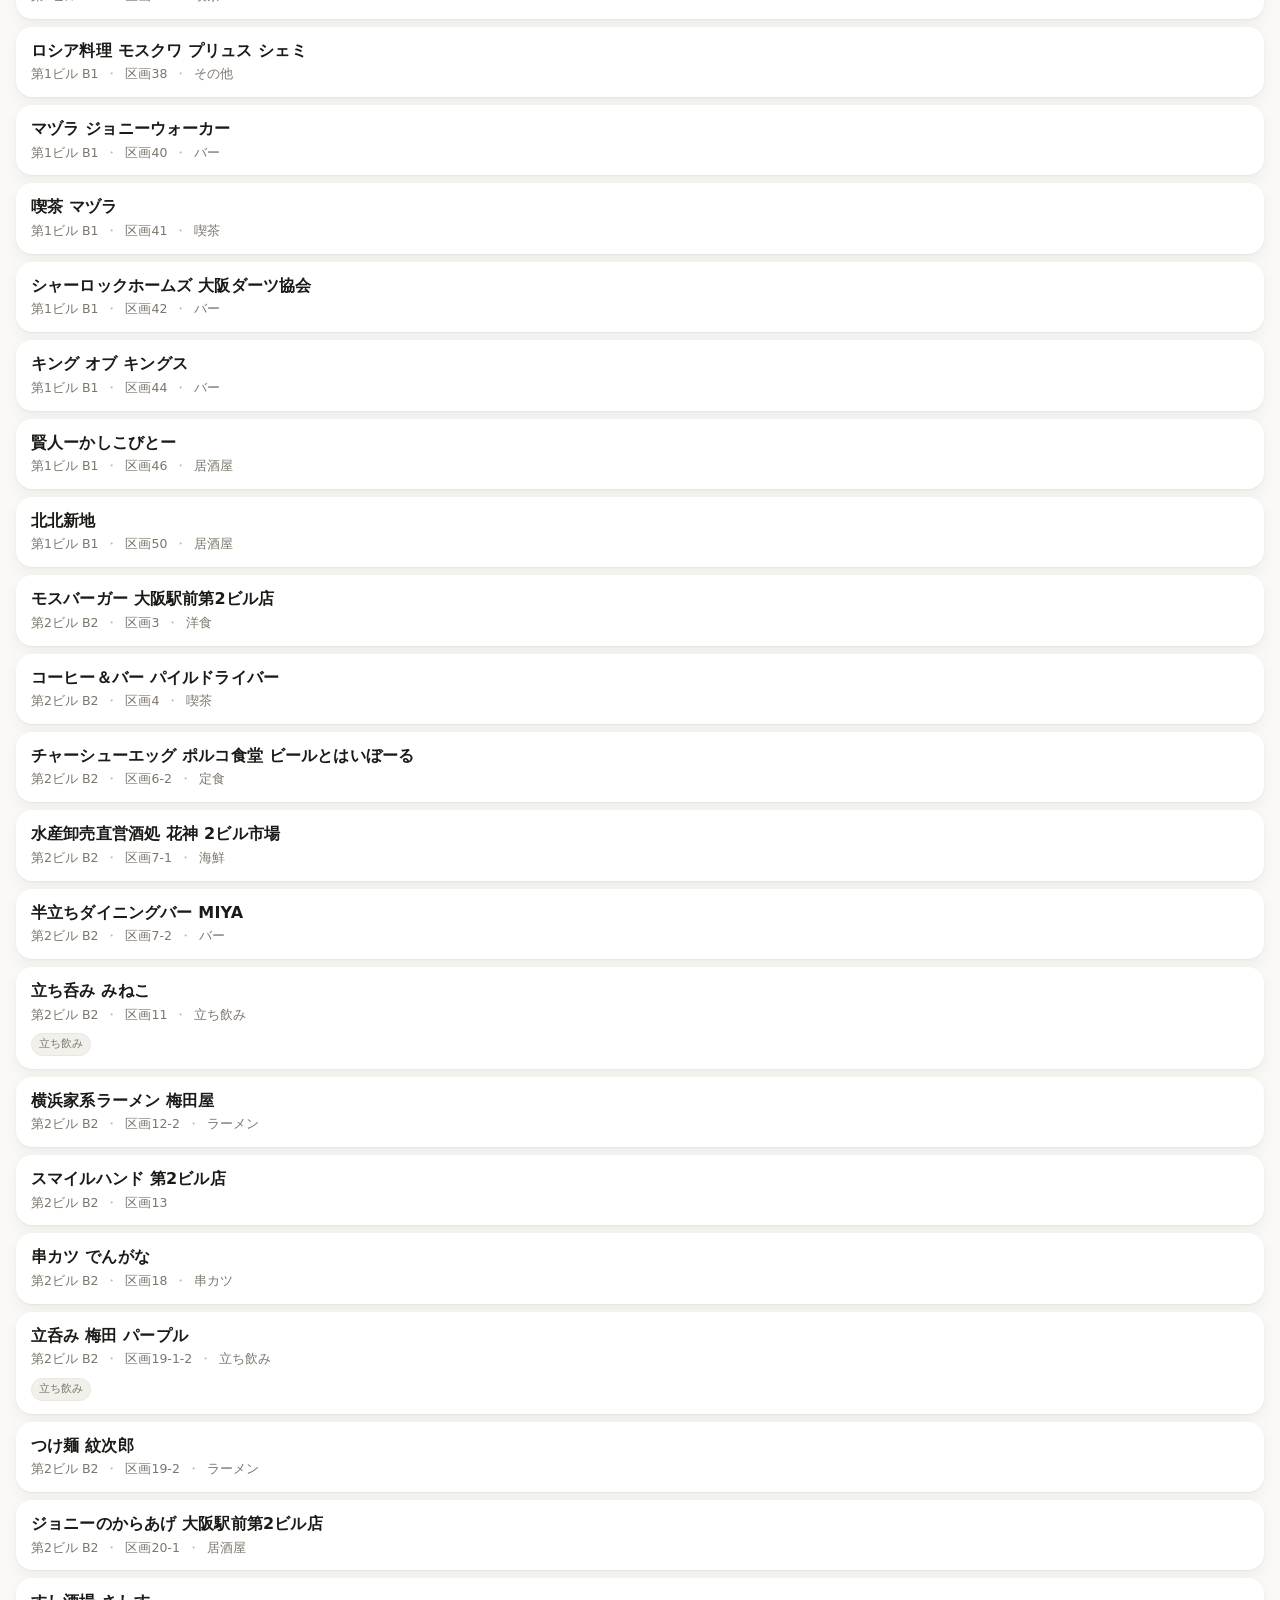
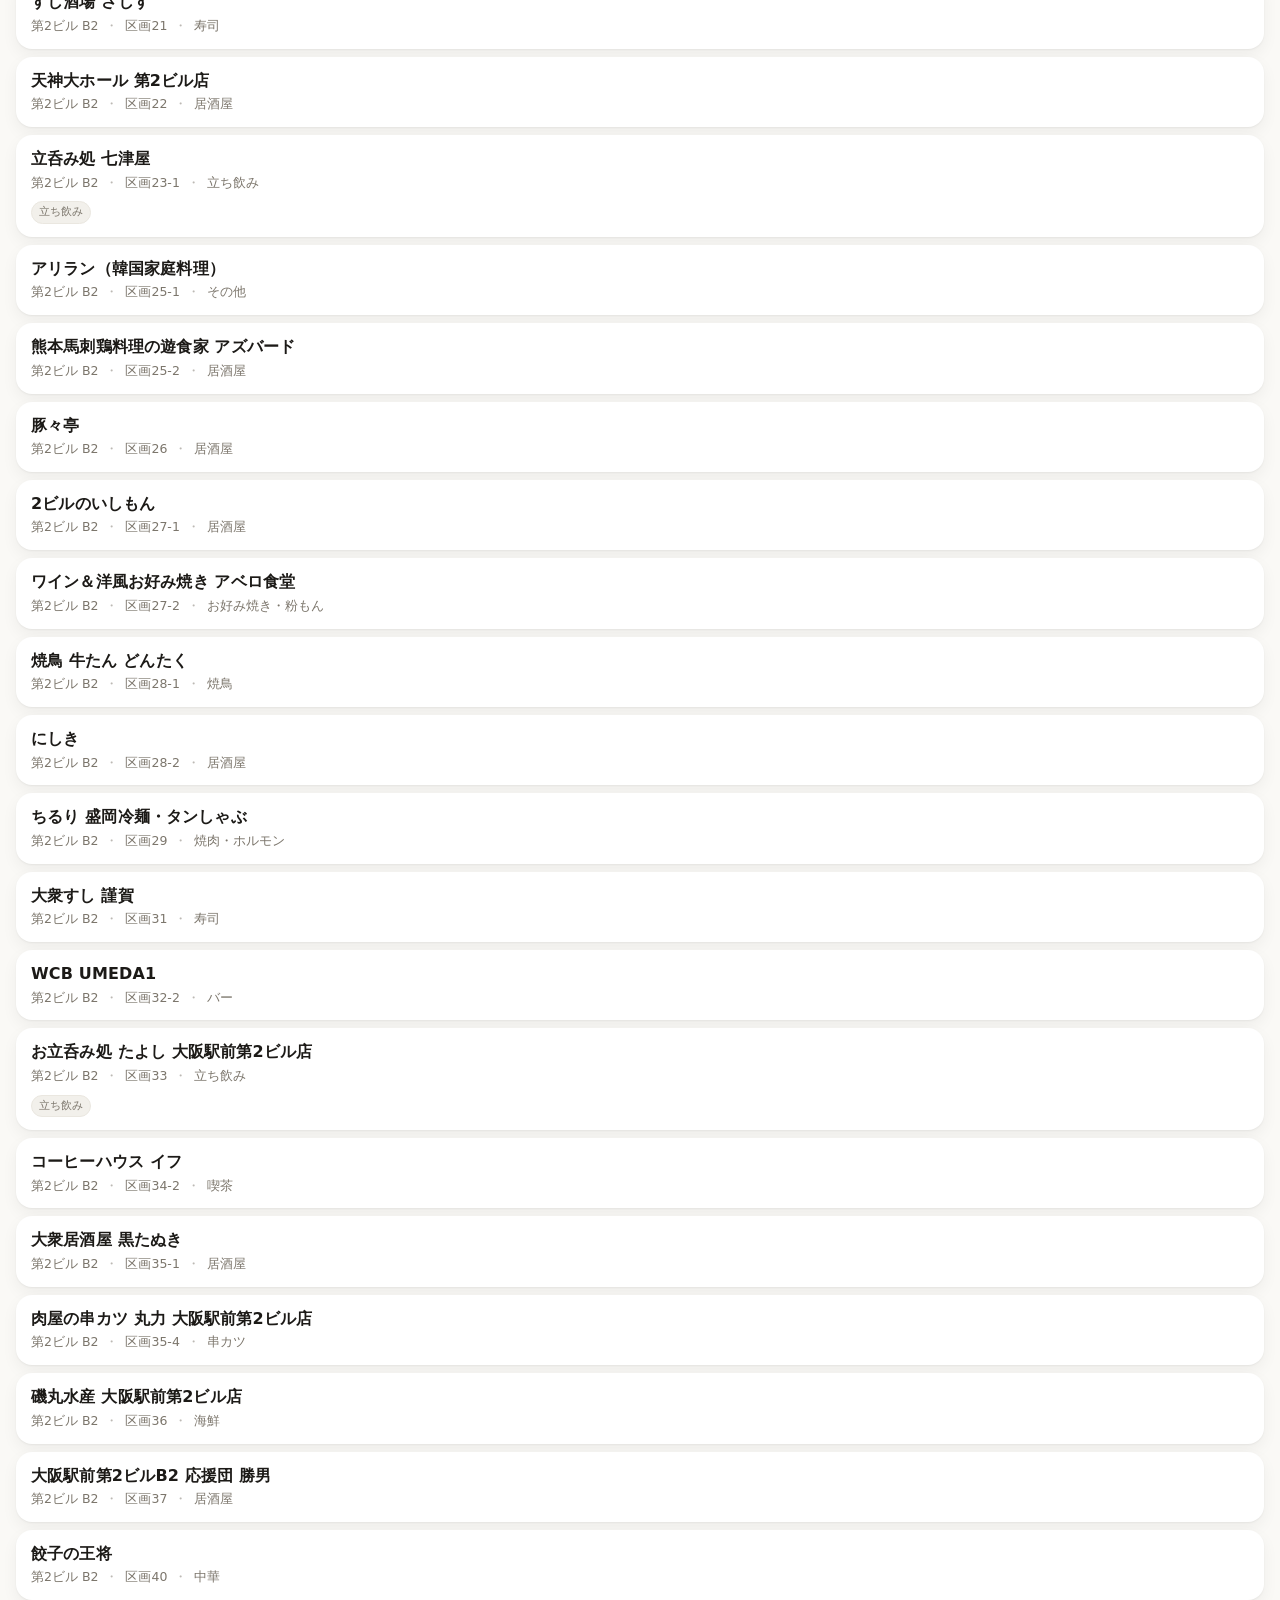
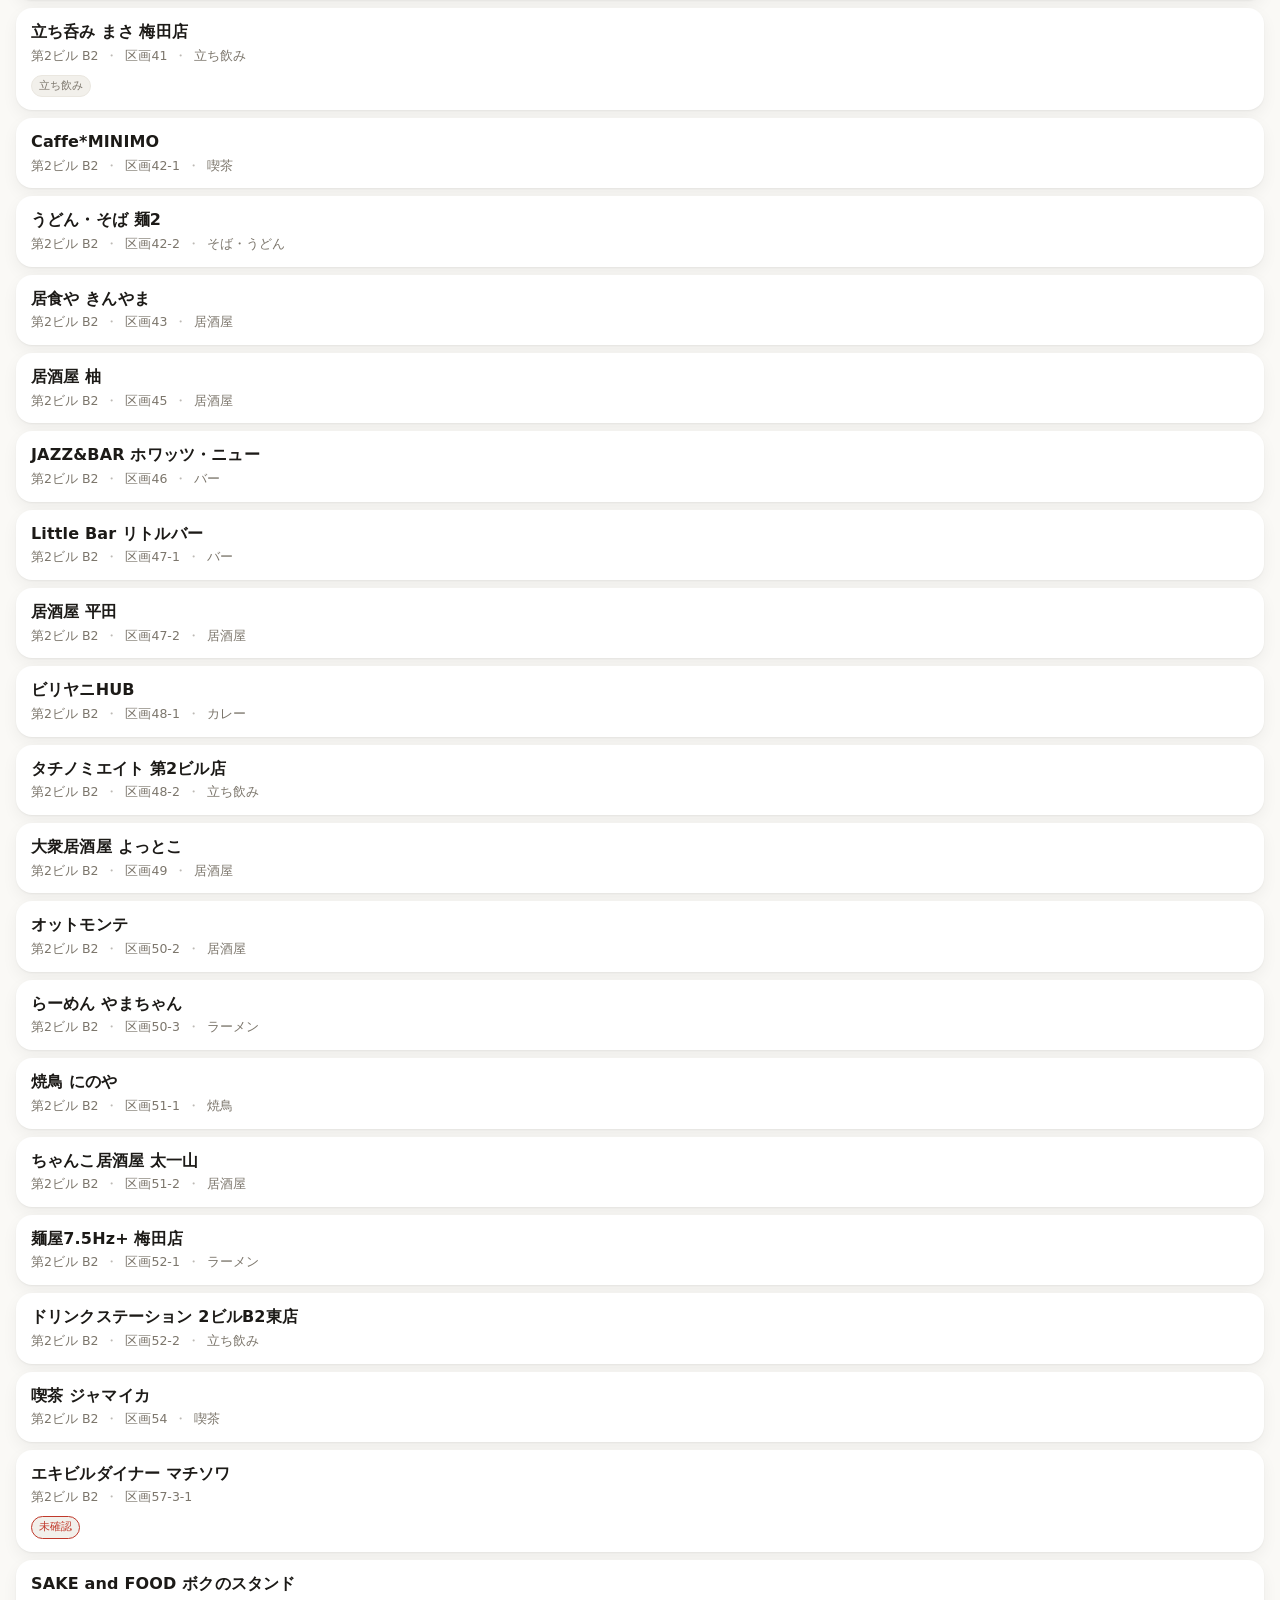
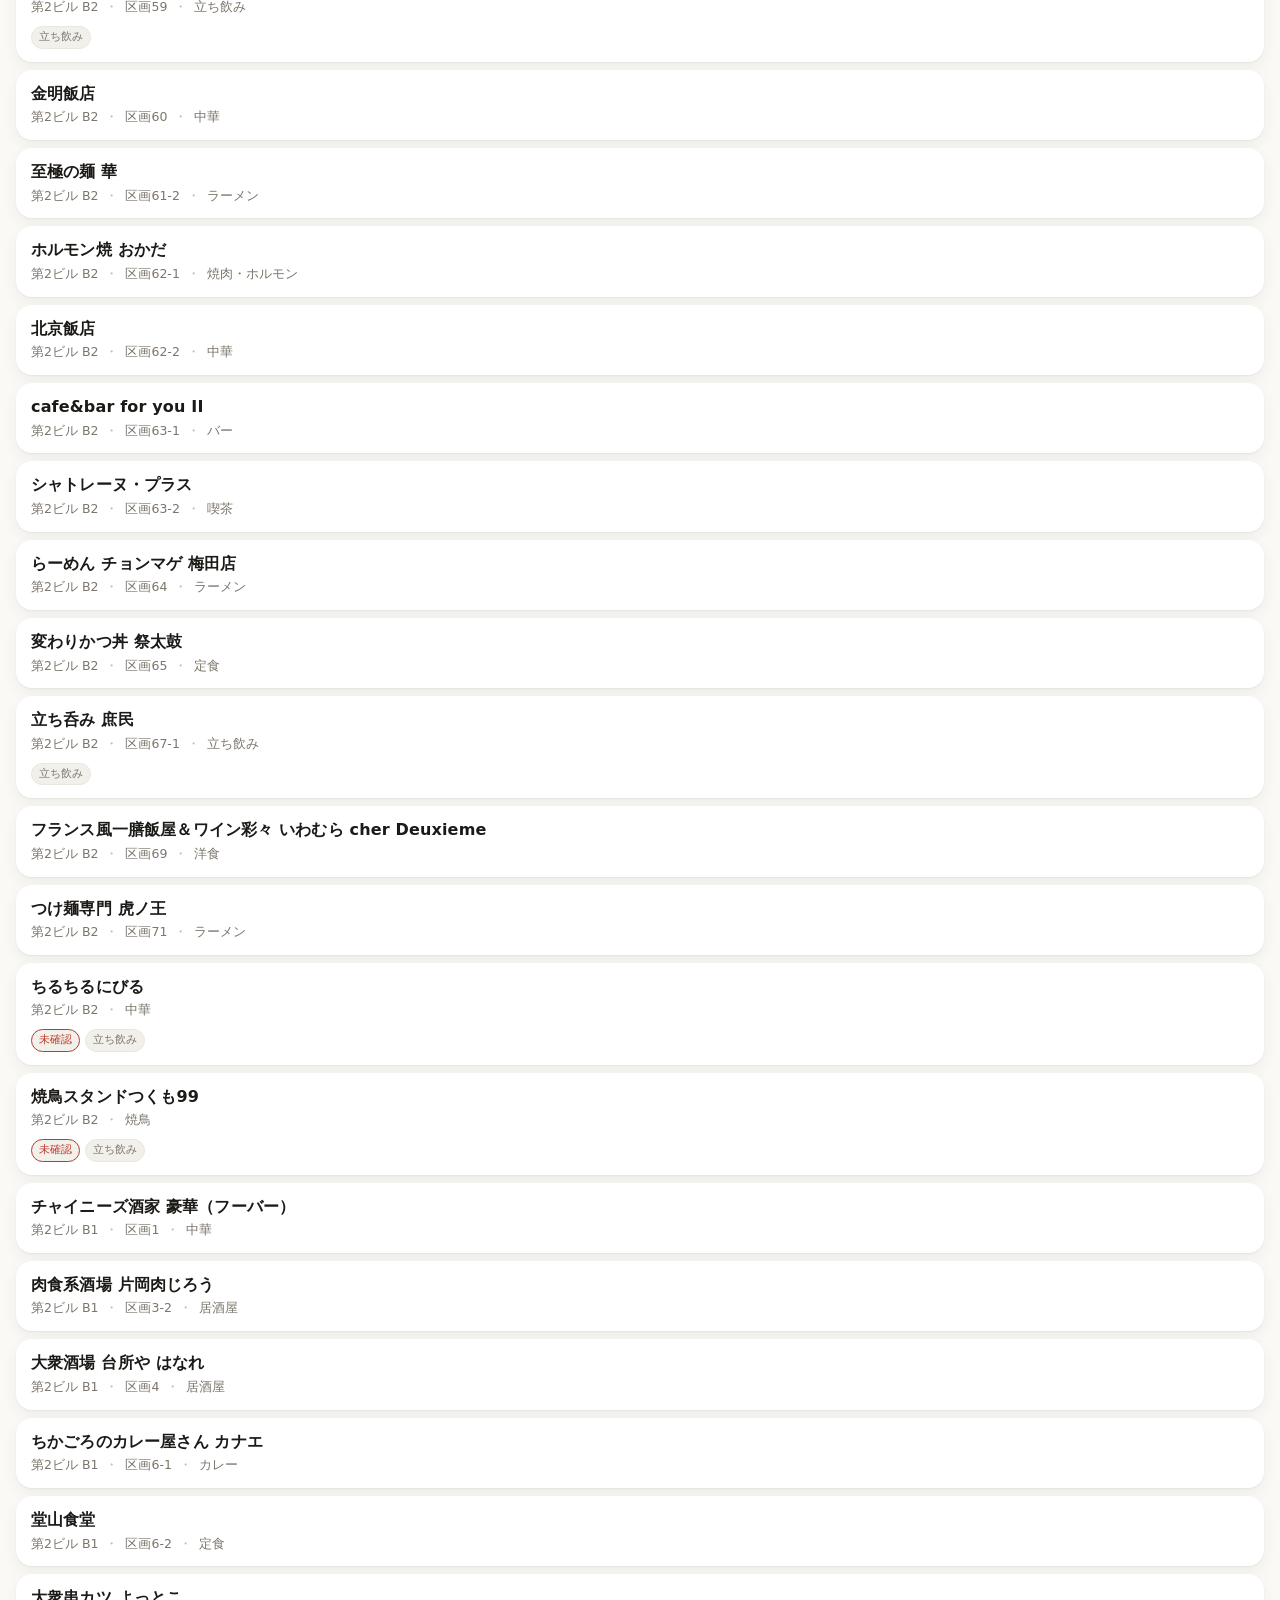
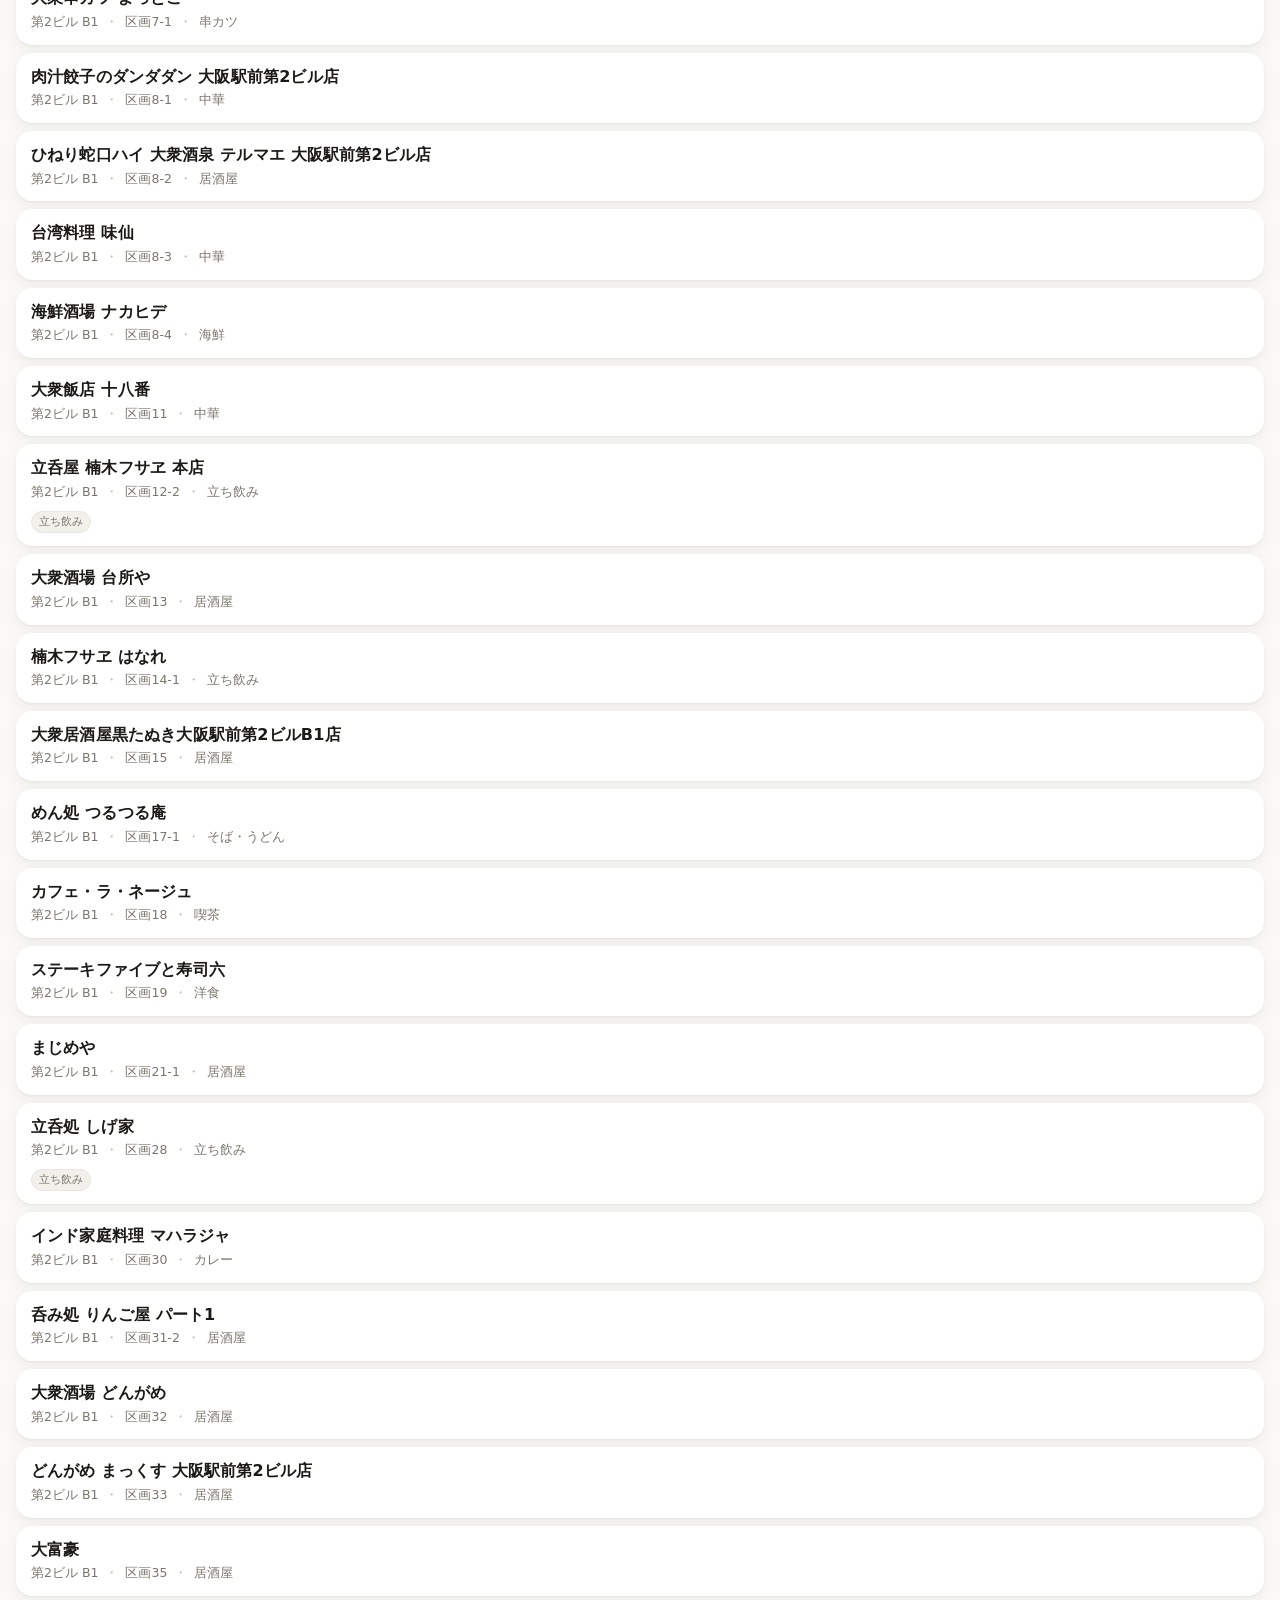
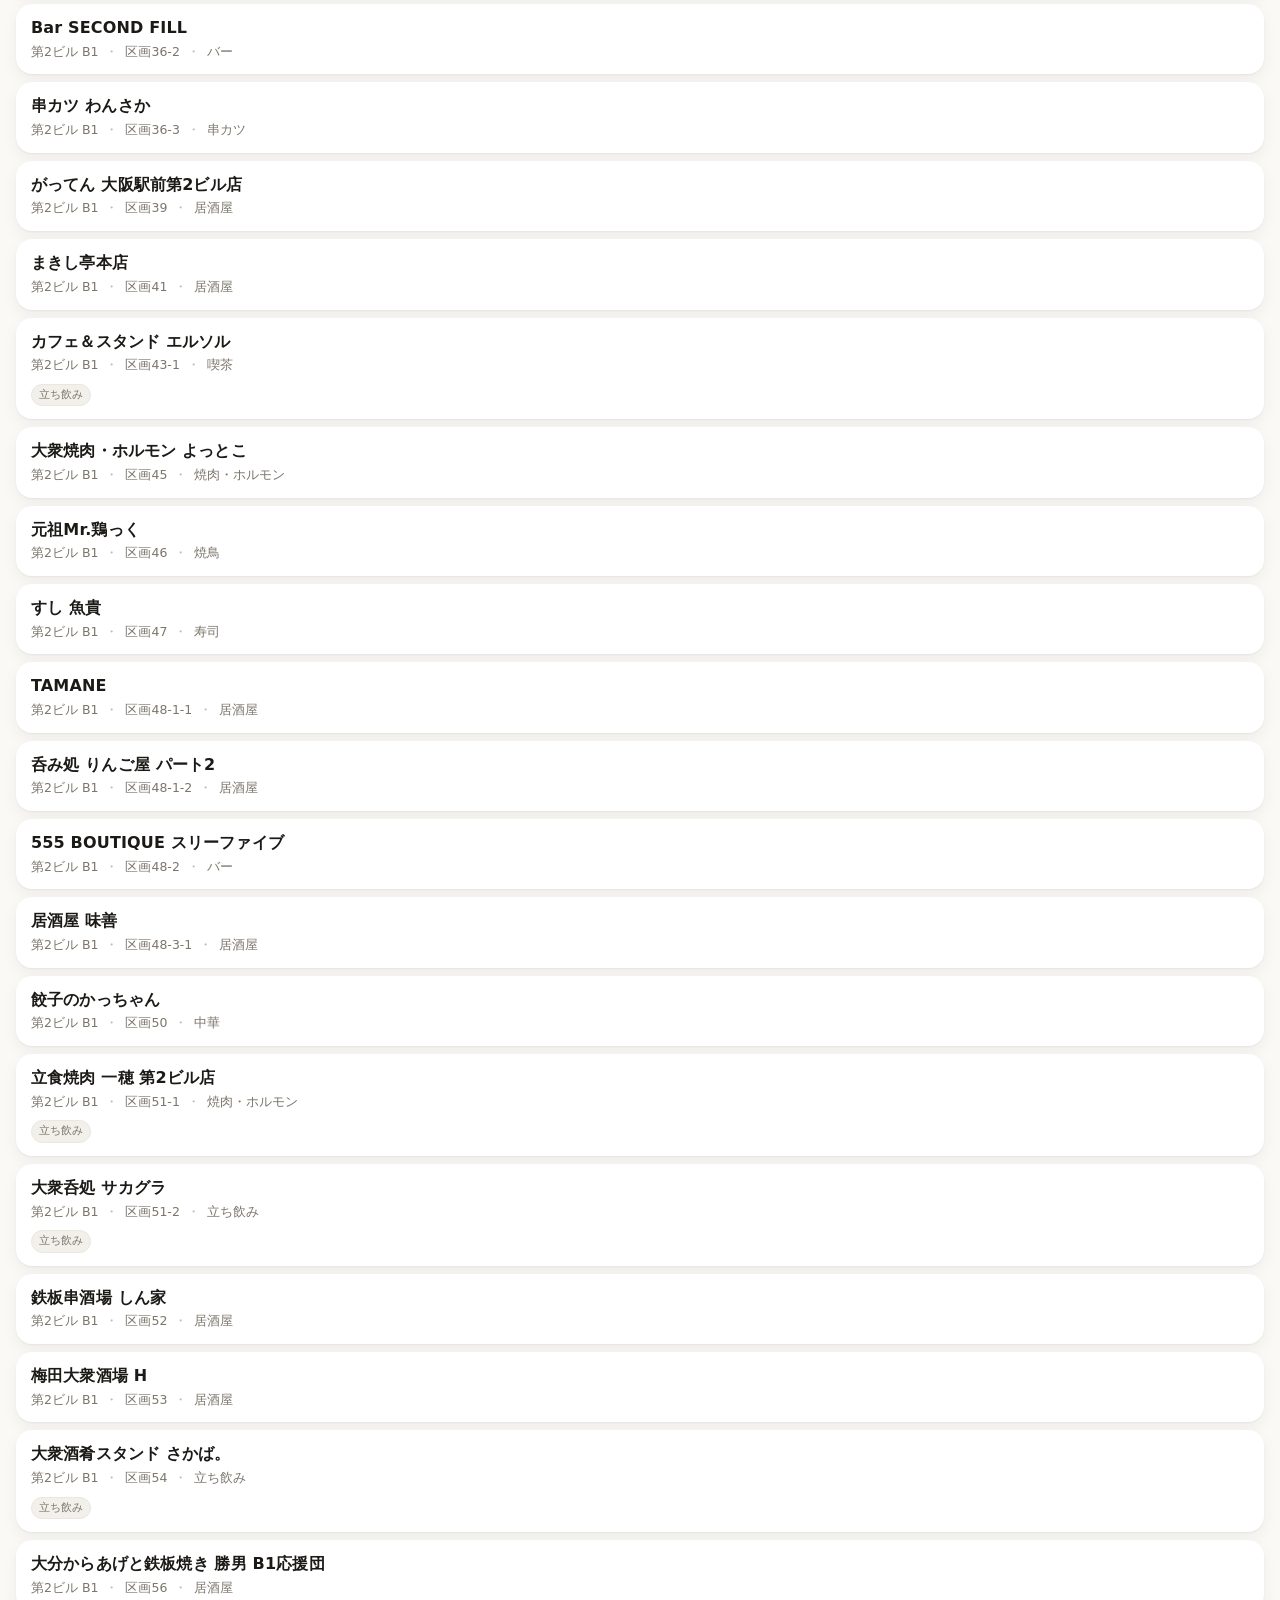
==== commit 68ebda11: "Add files via upload" ====
--- a/ekimae/index.html
+++ b/ekimae/index.html
@@ -4,12 +4,12 @@
 <meta charset="utf-8">
 <meta name="viewport" content="width=device-width, initial-scale=1, viewport-fit=cover">
 <meta name="theme-color" content="#fafaf8">
-<title>駅前ビル飯 — 大阪駅前ビル 飲食店マップ</title>
+<title>梅田地下メシ — 梅田の地下で飲む店を探す</title>
 <link rel="manifest" href="manifest.webmanifest">
 <link rel="icon" href="icon.svg" type="image/svg+xml">
 <link rel="apple-touch-icon" href="icon.svg">
 <meta name="apple-mobile-web-app-capable" content="yes">
-<meta name="apple-mobile-web-app-title" content="駅前ビル飯">
+<meta name="apple-mobile-web-app-title" content="梅田地下メシ">
 <link rel="stylesheet" href="styles.css">
 </head>
 <body>
@@ -31,7 +31,7 @@
 
 <main>
   <div class="countrow">
-    <span class="brand">駅前ビル飯</span>
+    <span class="brand">梅田地下メシ</span>
     <span id="count" class="count"></span>
   </div>
   <div id="view-list" class="view"></div>
@@ -65,7 +65,7 @@
 <div id="filters-holder" hidden>
   <section id="filters" class="filters">
     <div class="filter-row">
-      <span class="filter-label">ビル</span>
+      <span class="filter-label">場所</span>
       <div class="chips" id="f-building"></div>
     </div>
     <div class="filter-row">
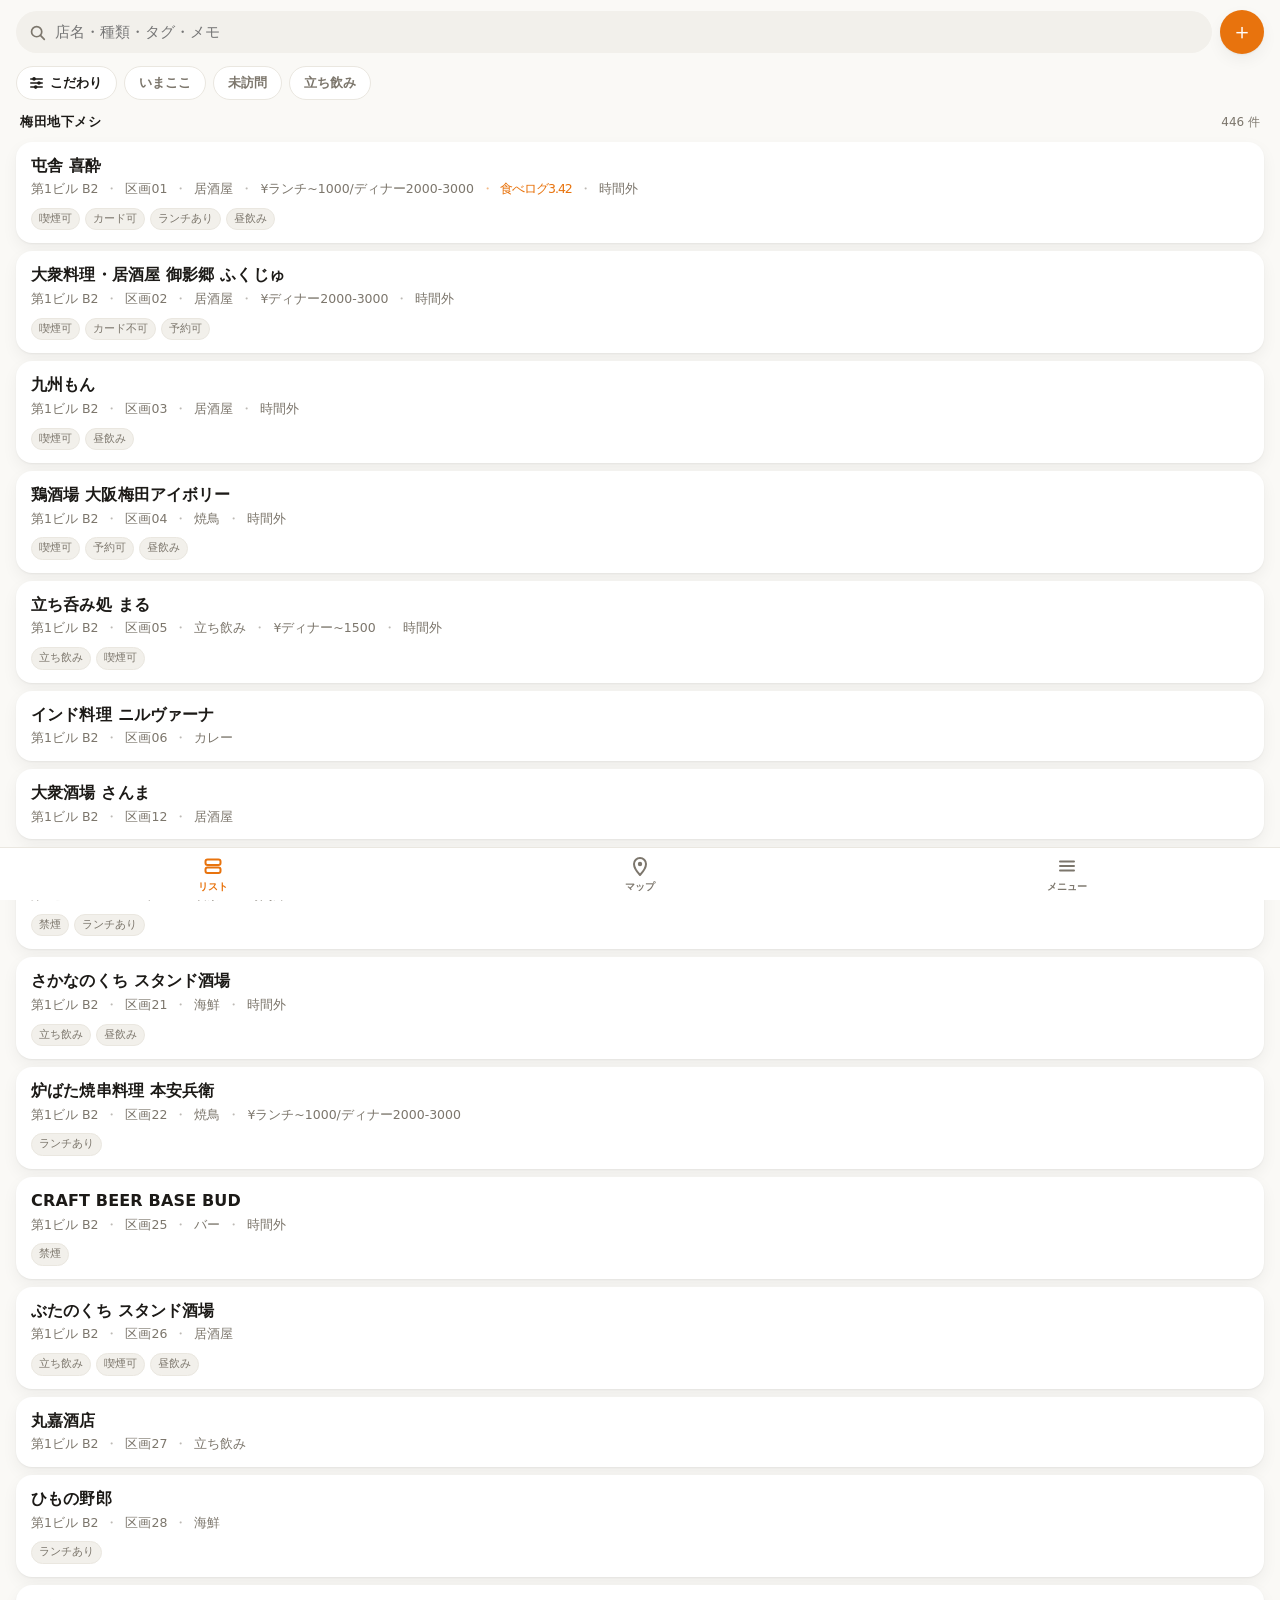
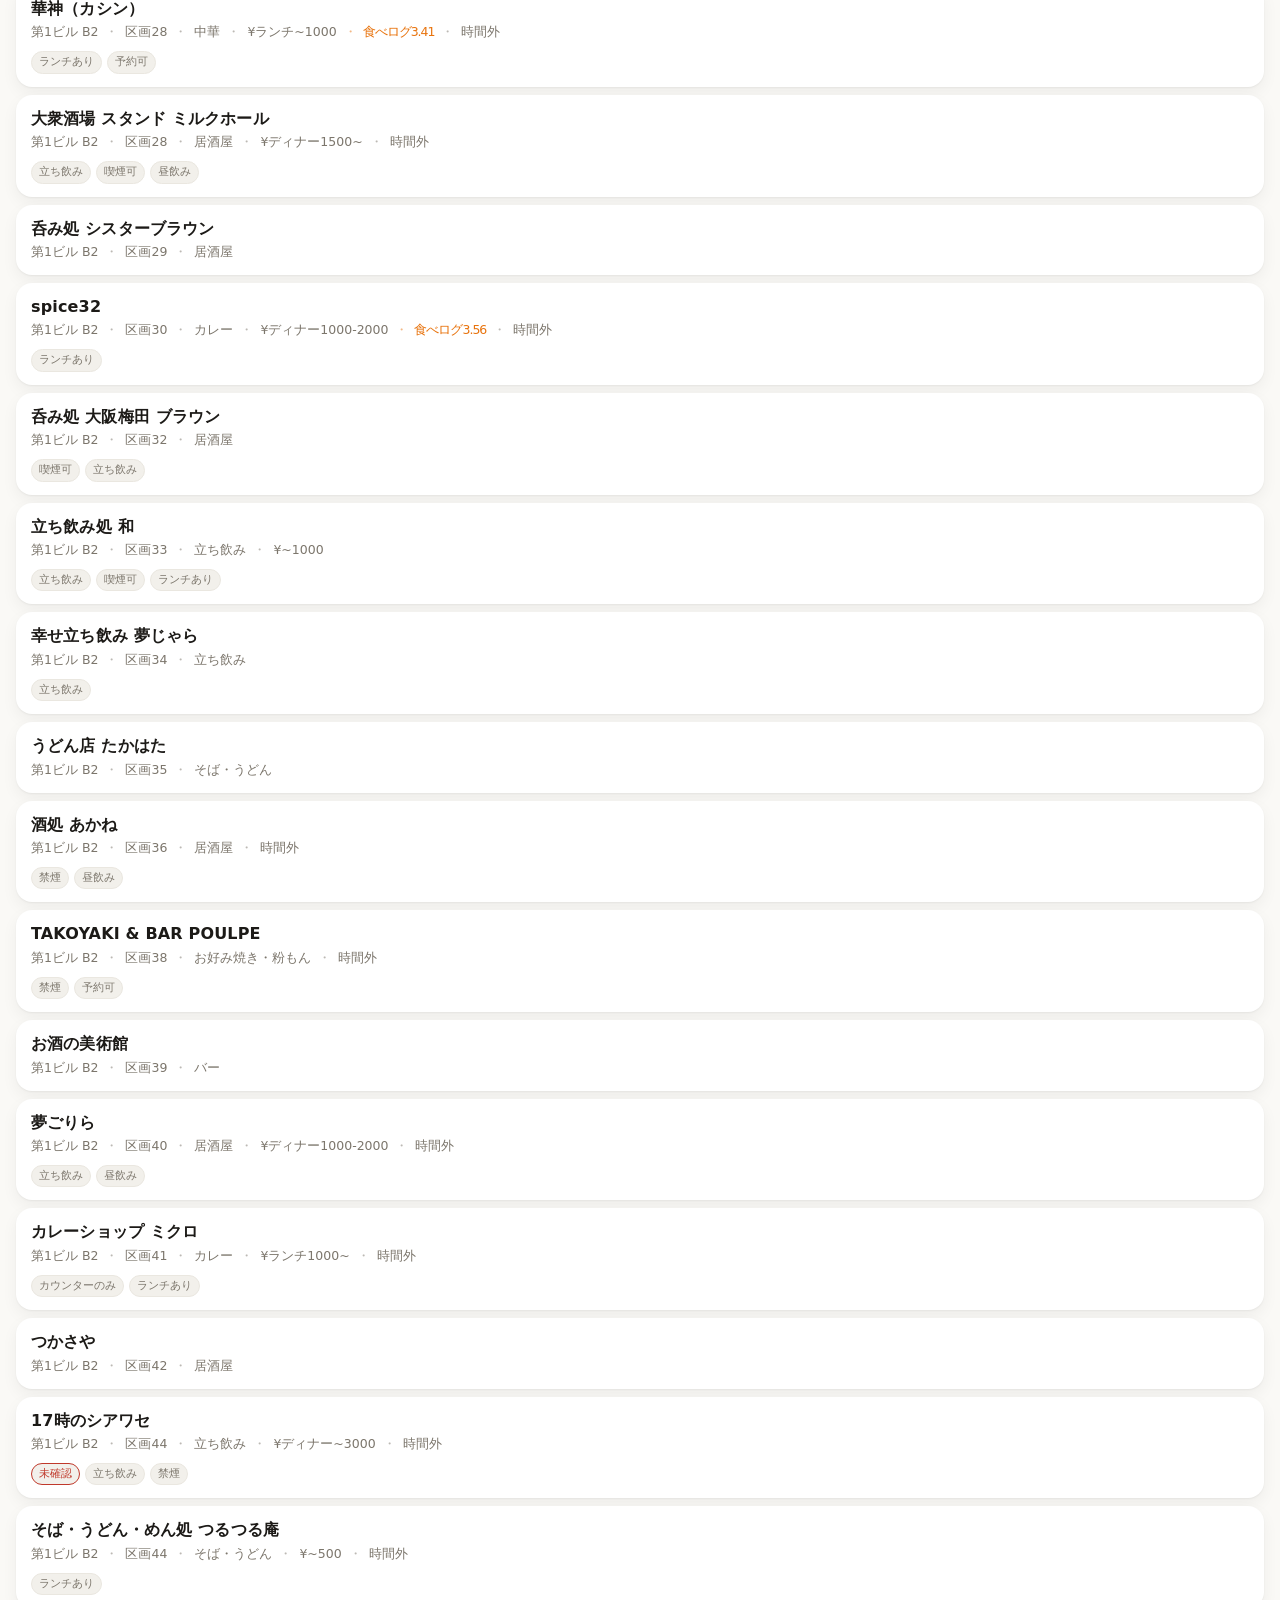
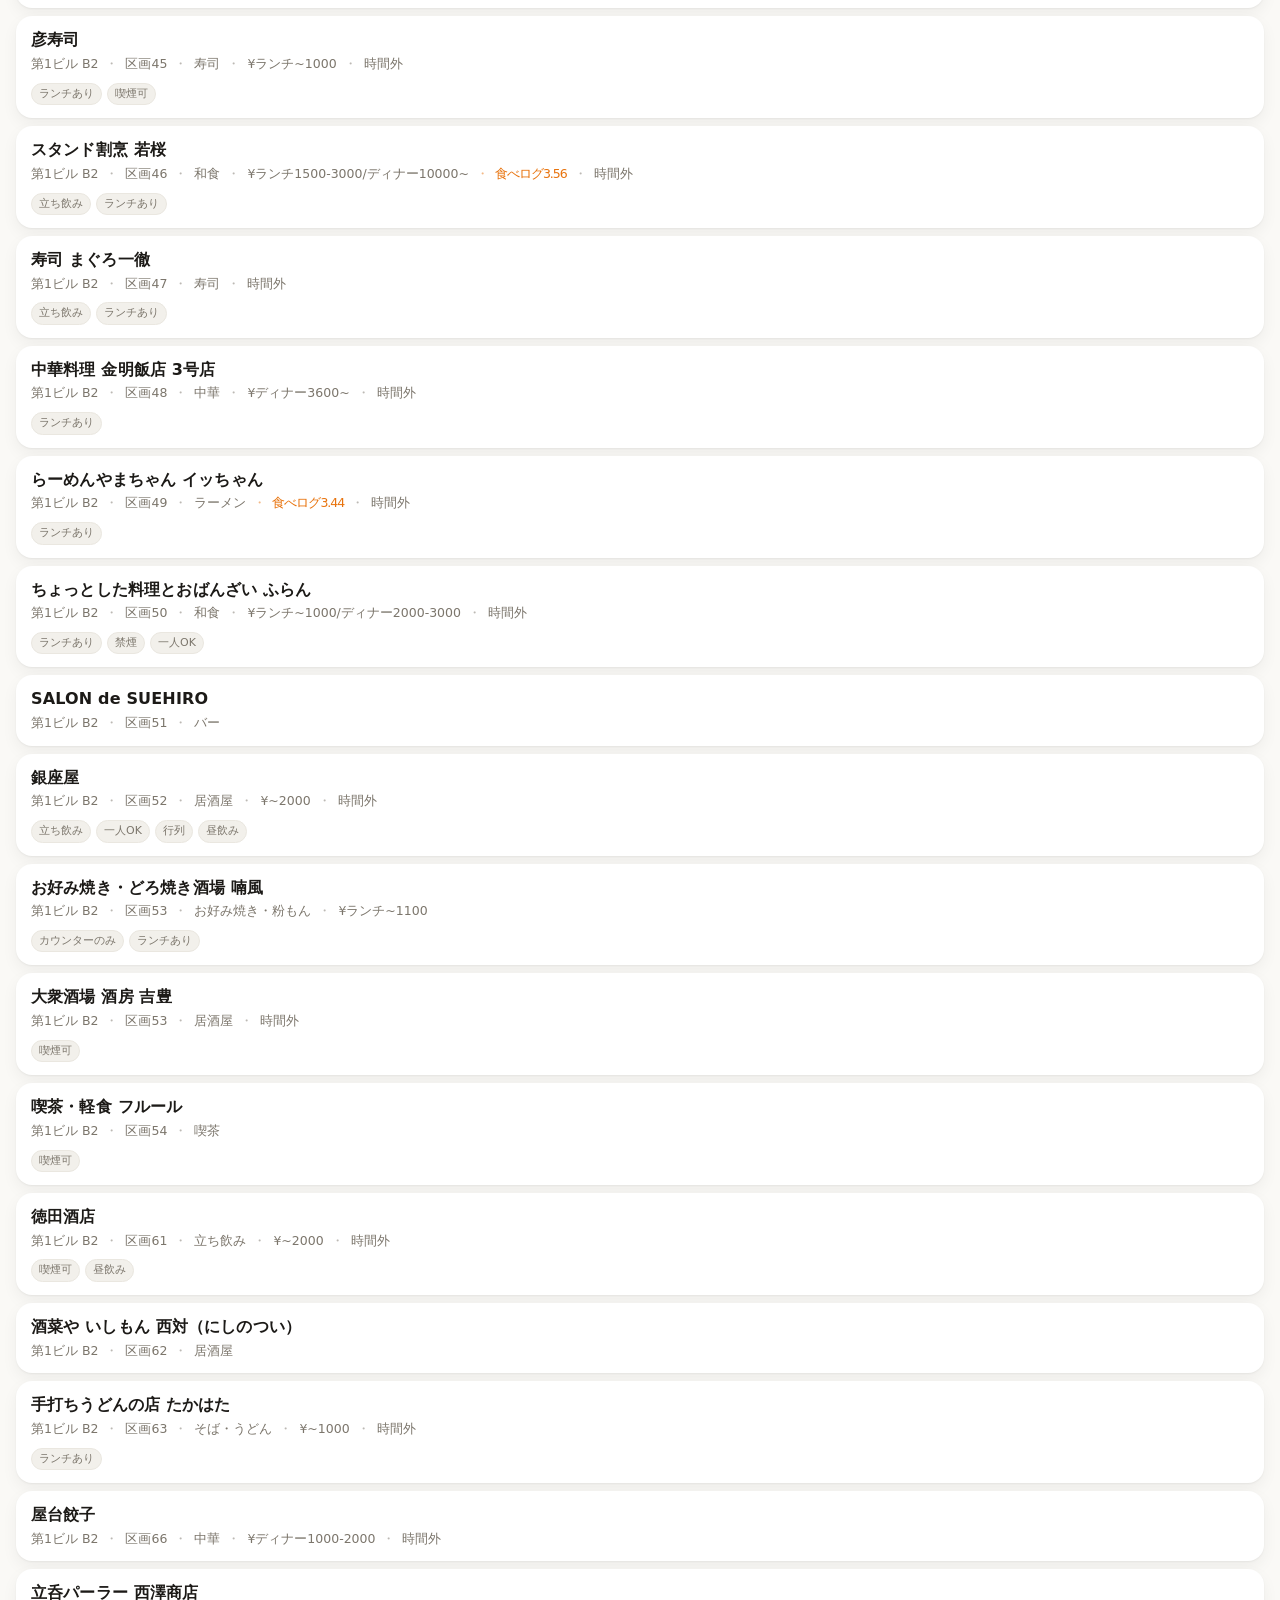
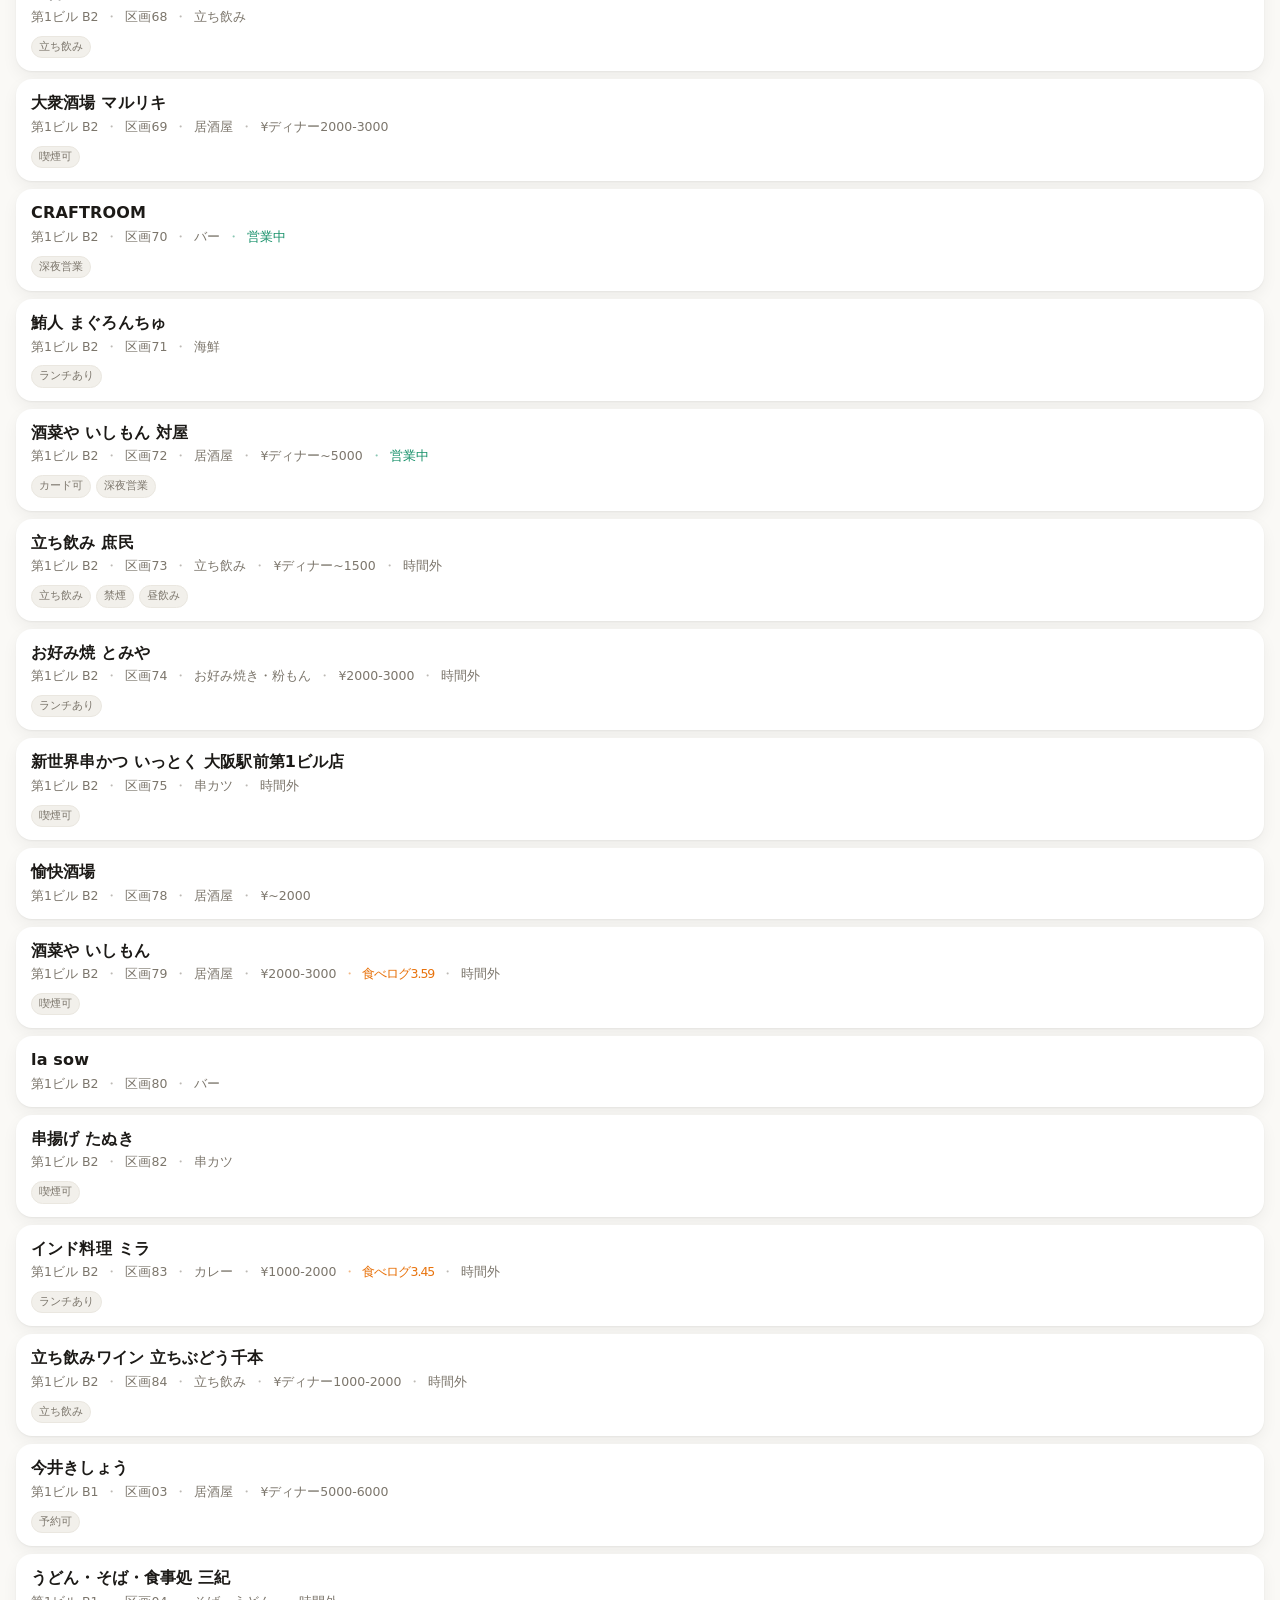
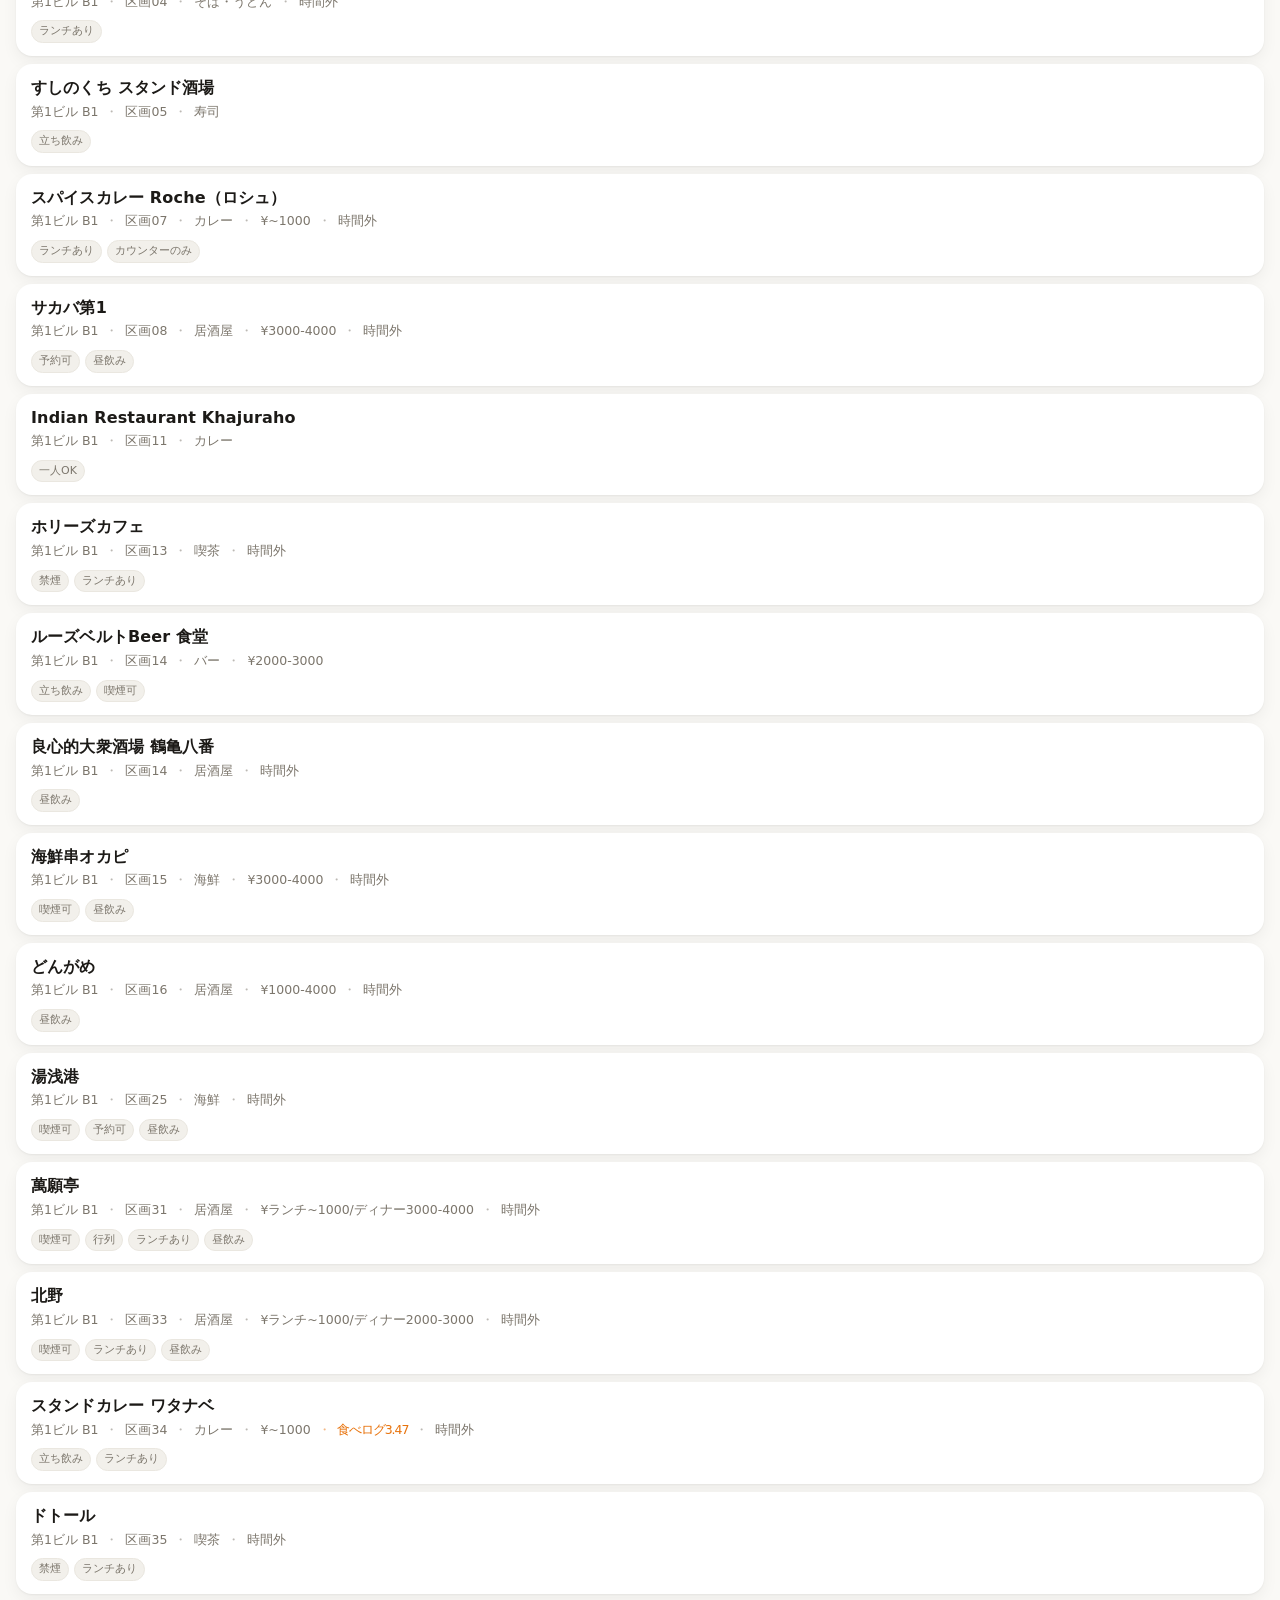
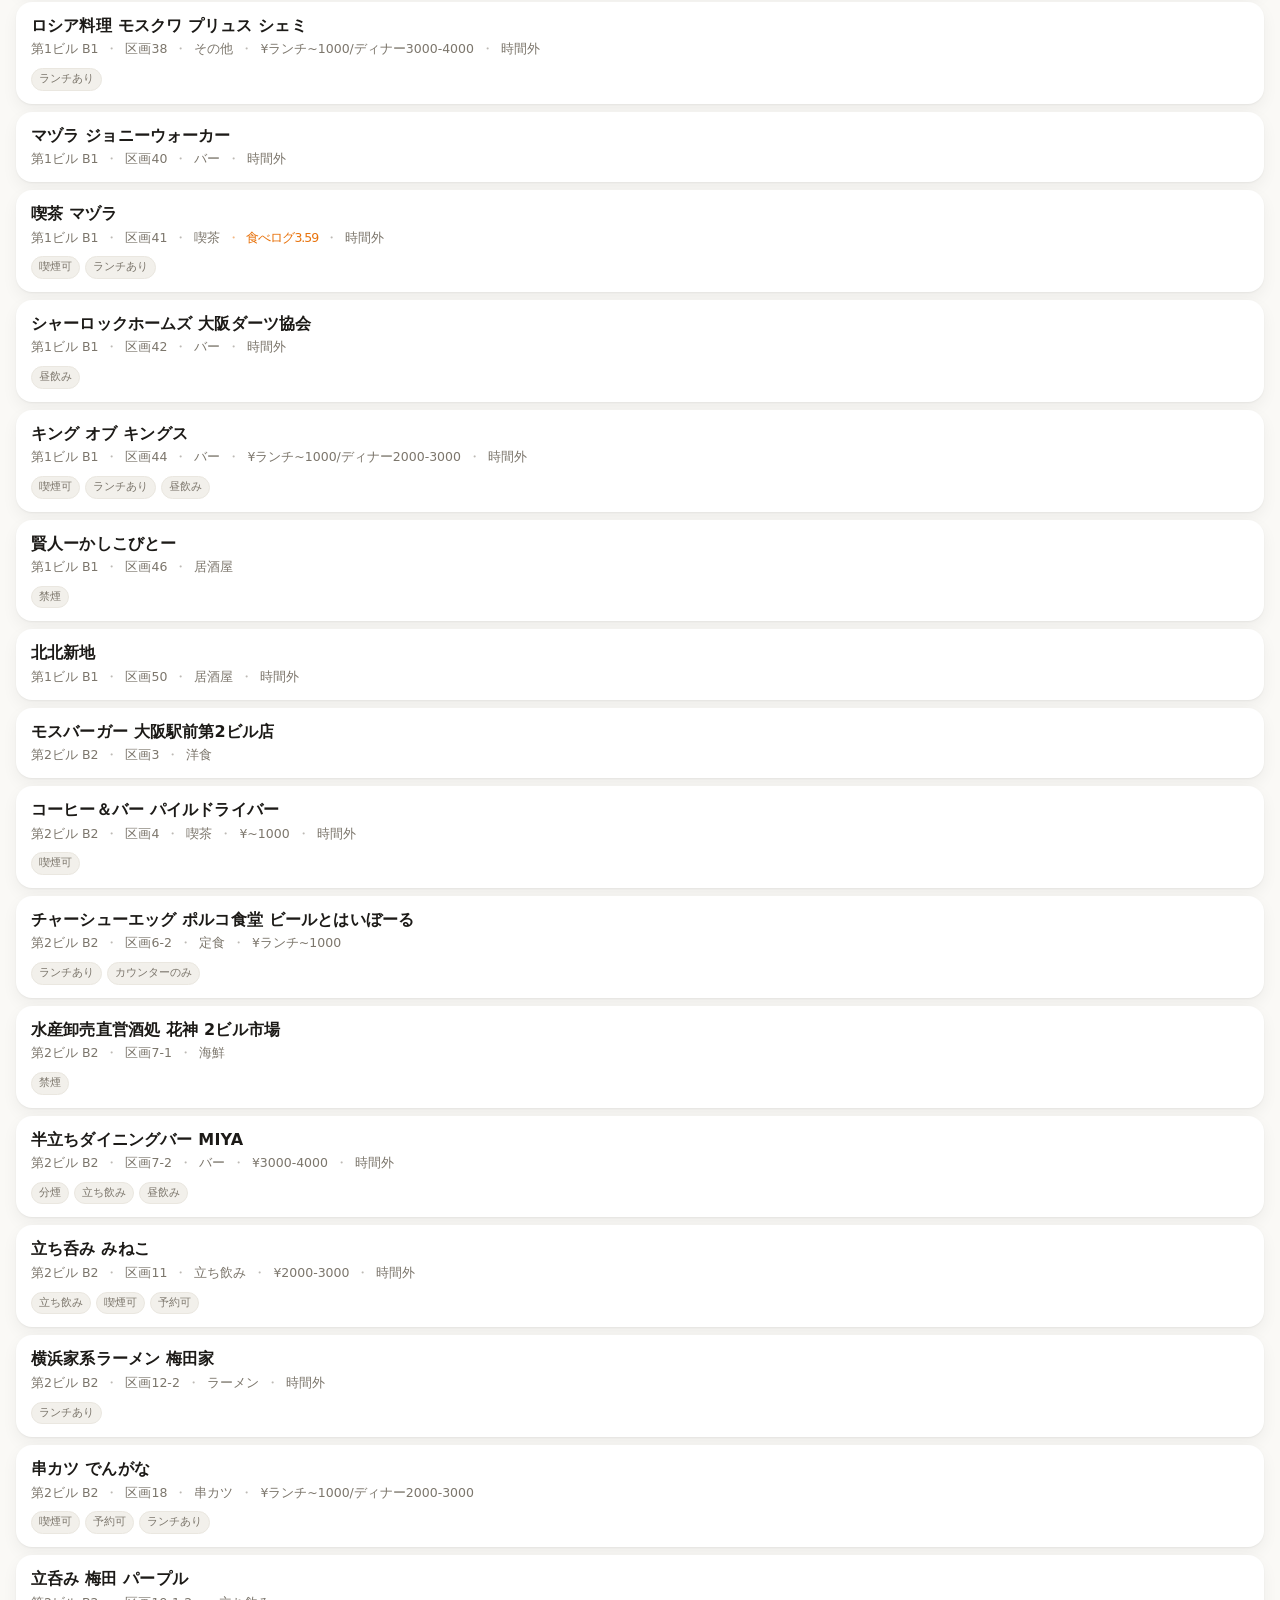
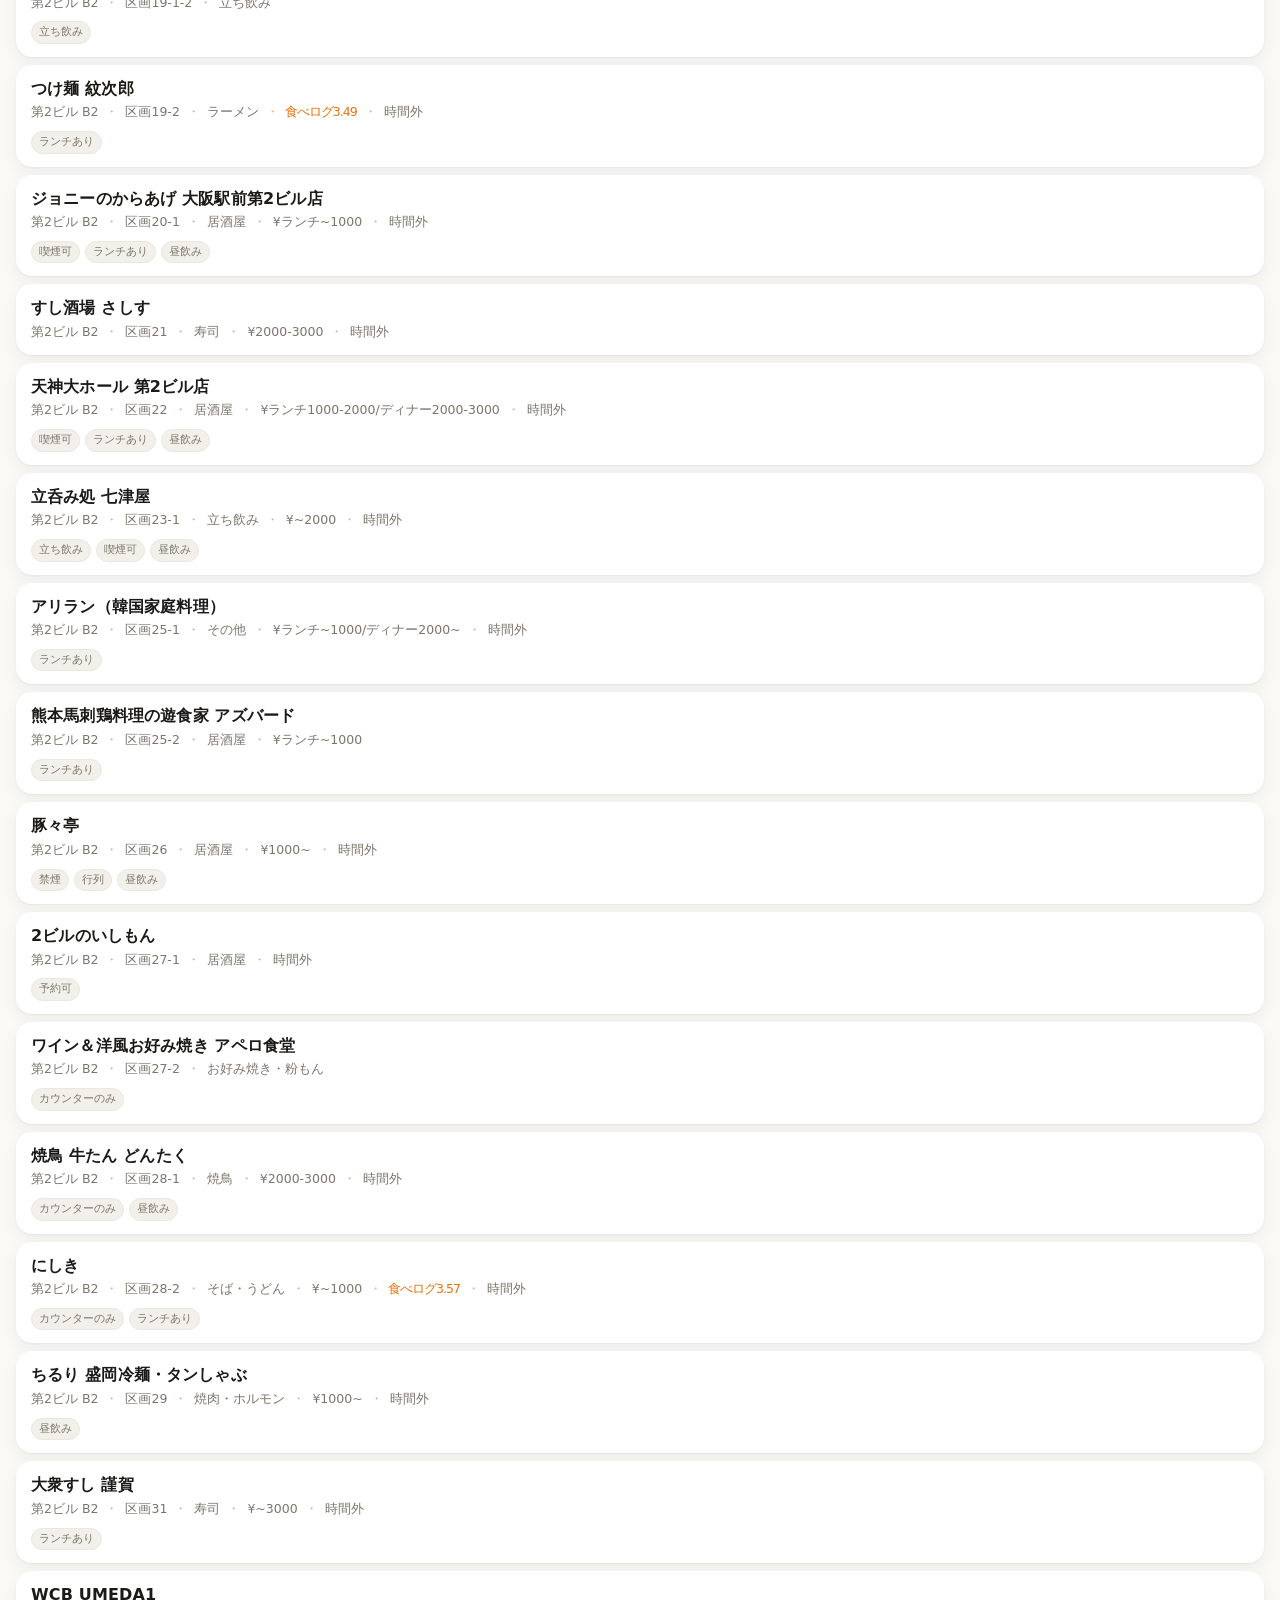
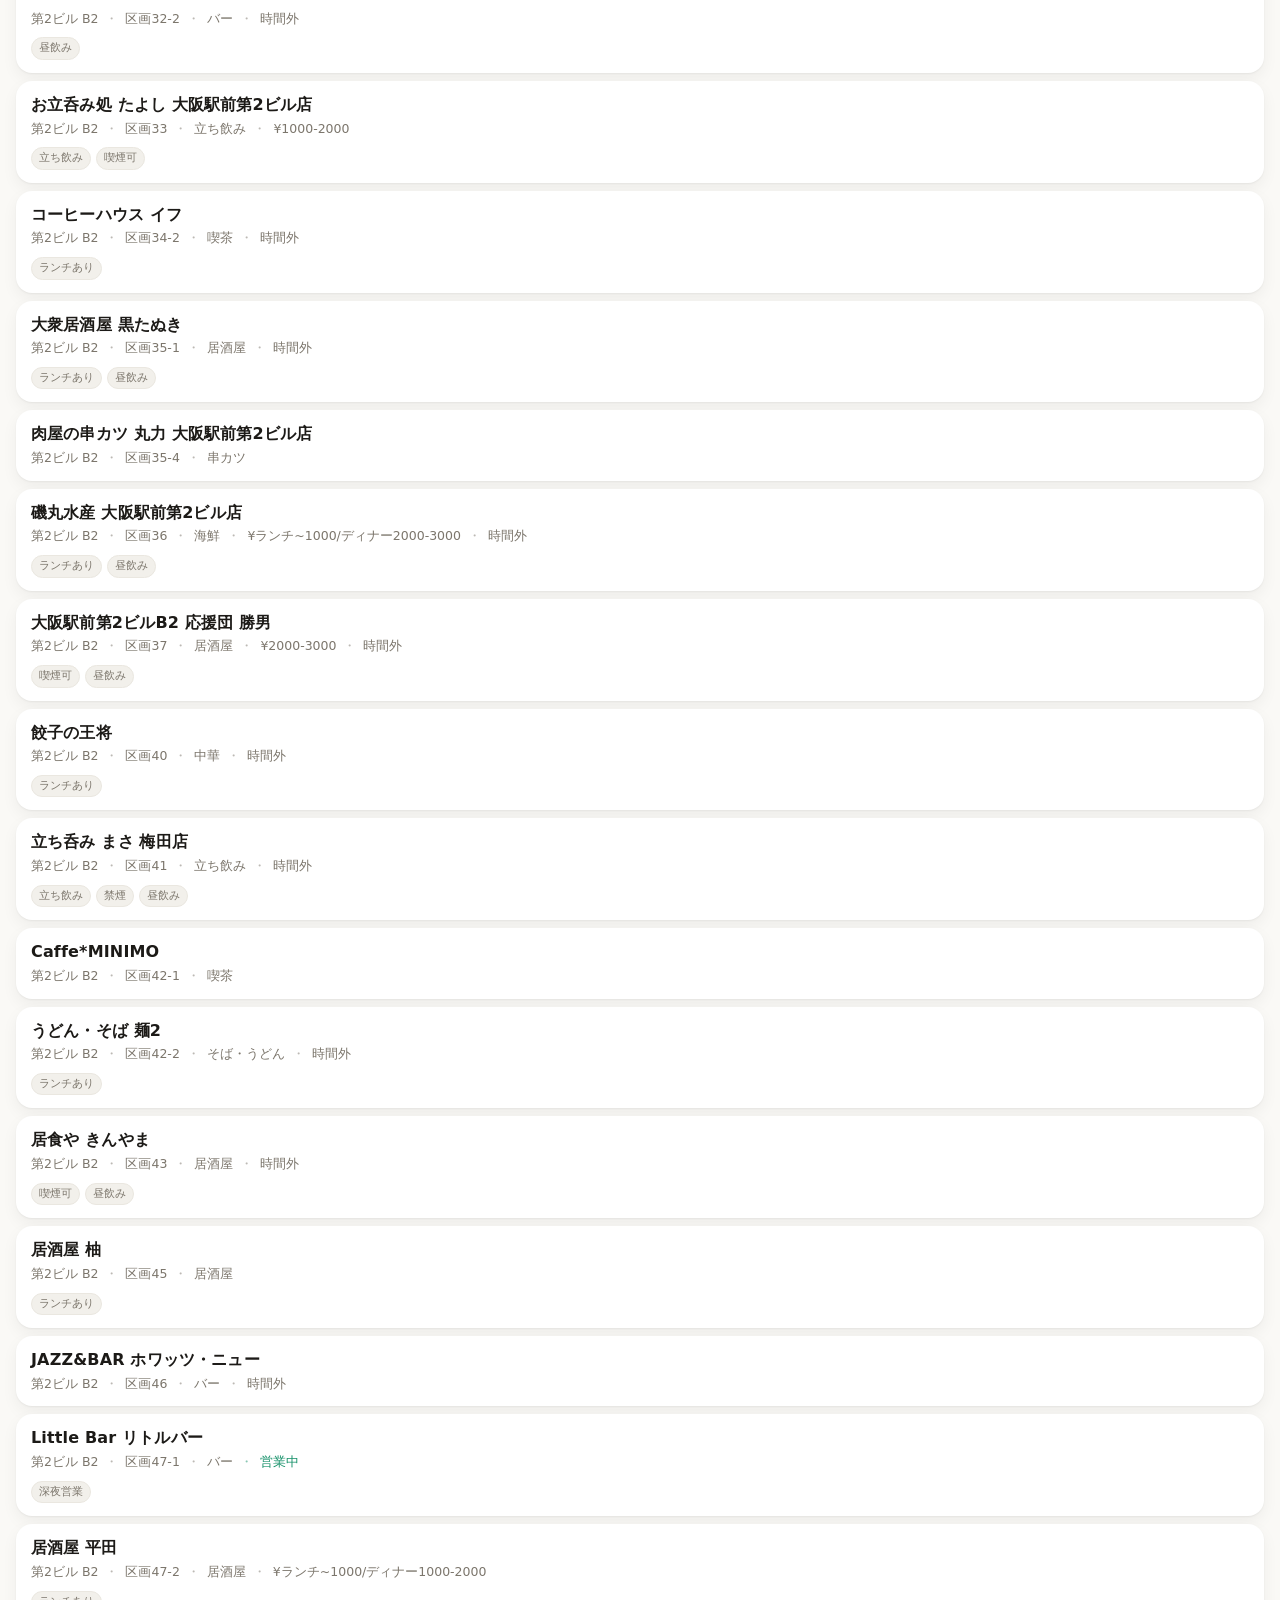
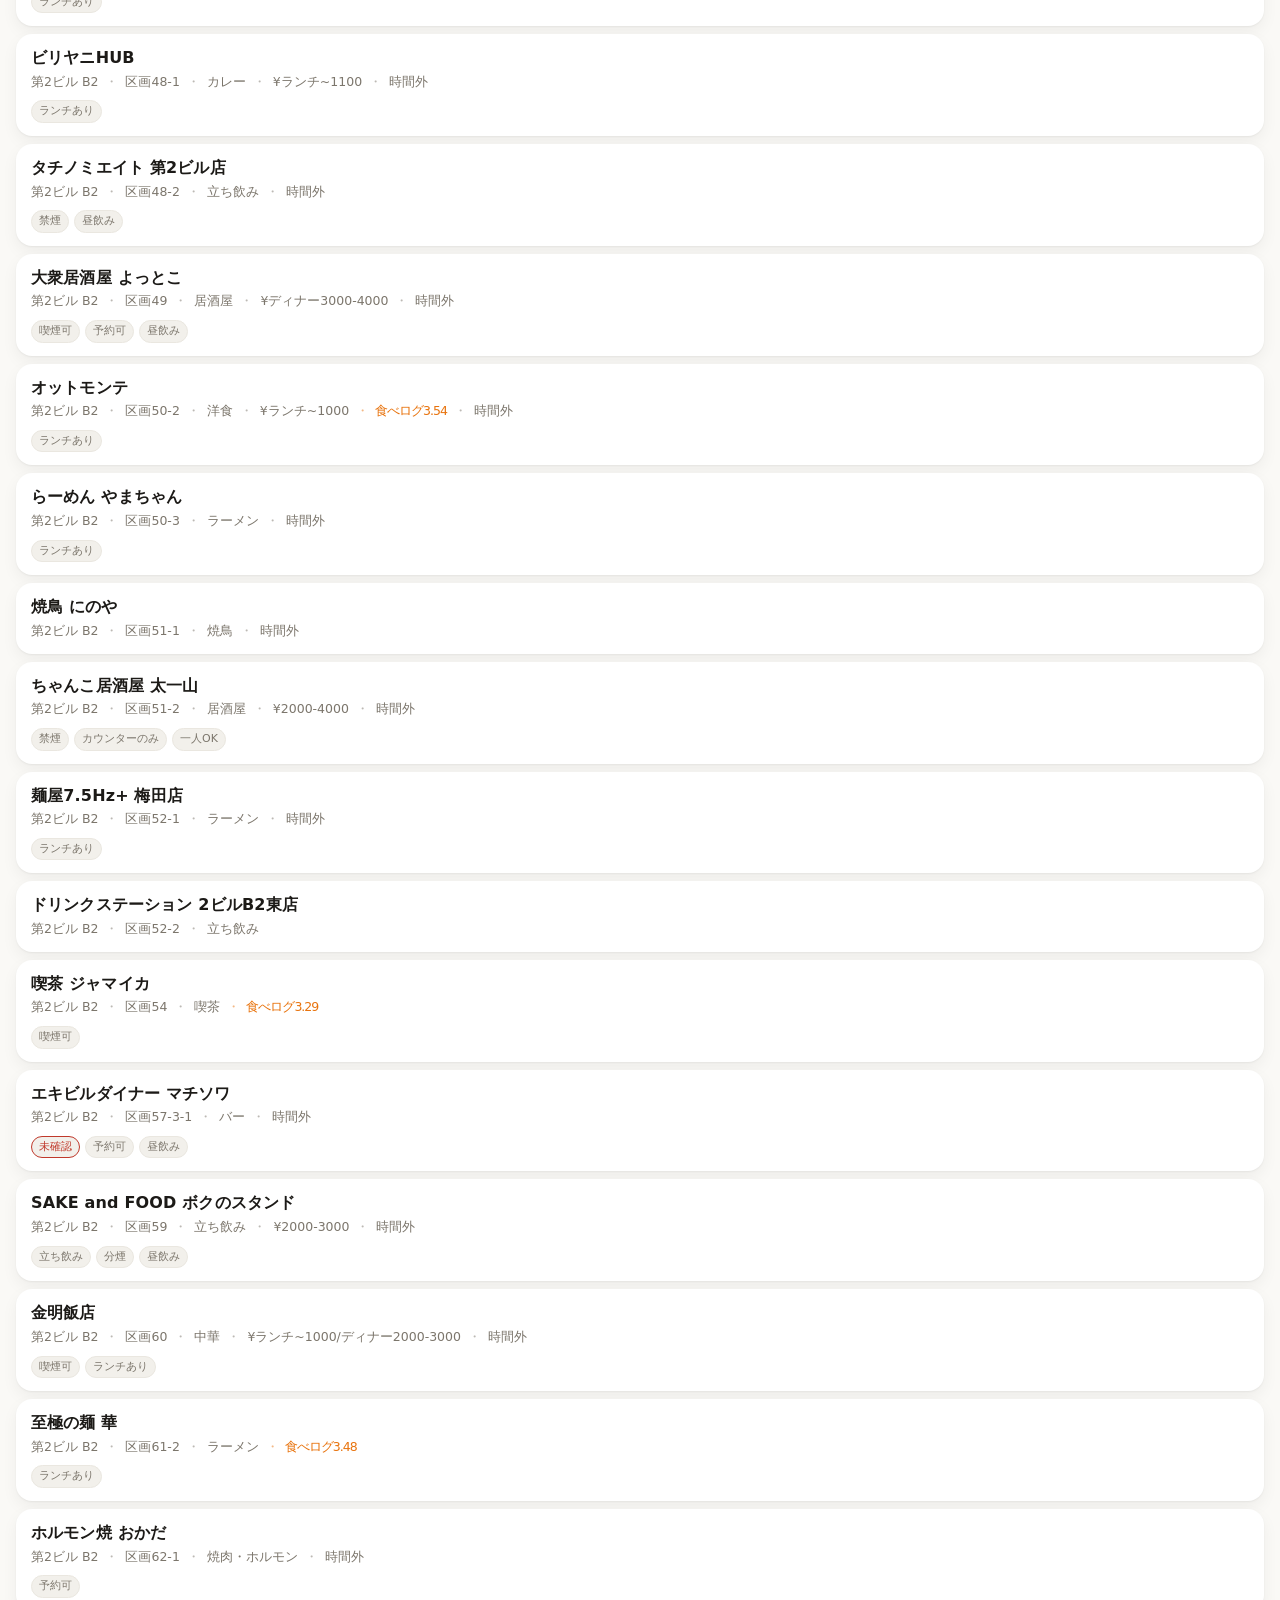
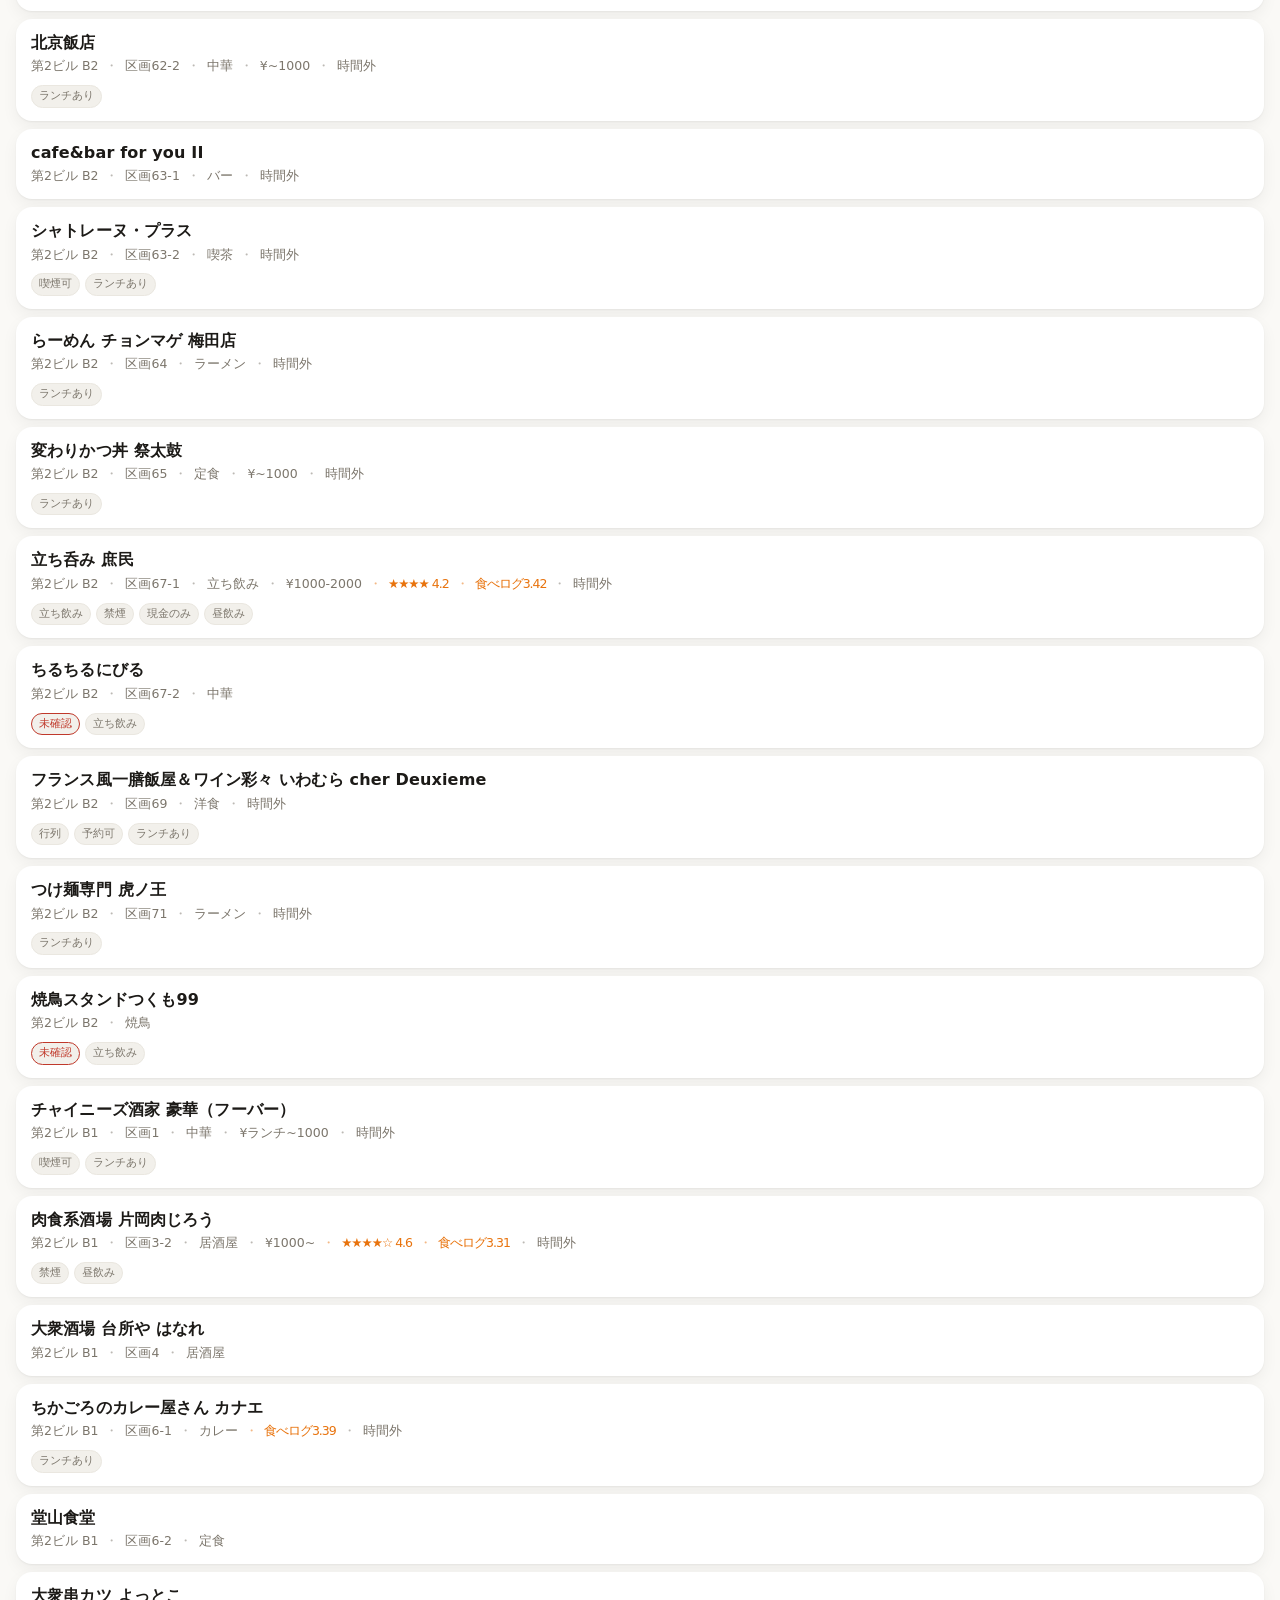
==== commit ae66a16b: "駅前ビル41店に食べログの点を足し、別セッションのGoogleの星7件を取り込む - 第1〜第4ビルの食べログ店舗一覧（ビルごとのページ）で確認した点を tabelogRating に入れた。   ビ" ====
--- a/ekimae/index.html
+++ b/ekimae/index.html
@@ -96,6 +96,7 @@
         <select id="sort" class="sortsel">
           <option value="default">ビル・フロア順</option>
           <option value="rating">星が高い順</option>
+          <option value="tabelog">食べログが高い順</option>
           <option value="mates" hidden>みんなの星が高い順</option>
           <option value="name">名前順</option>
           <option value="recent">最近見た順</option>
--- a/ekimae/styles.css
+++ b/ekimae/styles.css
@@ -567,6 +567,9 @@
 .detail-row { display: flex; gap: 10px; padding: 8px 0; border-top: 1px solid var(--line); font-size: 13px; }
 .detail-row dt { flex: 0 0 74px; color: var(--fg-dim); margin: 0; }
 .detail-row dd { margin: 0; flex: 1; }
+.detail-row dd a { color: var(--accent, inherit); word-break: break-all; }
+.detail-row dd a.src { white-space: nowrap; word-break: keep-all; }
+.detail-note { margin: 4px 0 0; font-size: 12px; line-height: 1.5; color: var(--fg-dim); }
 
 .btnrow { display: flex; gap: 8px; margin: 12px 0 4px; flex-wrap: wrap; }
 
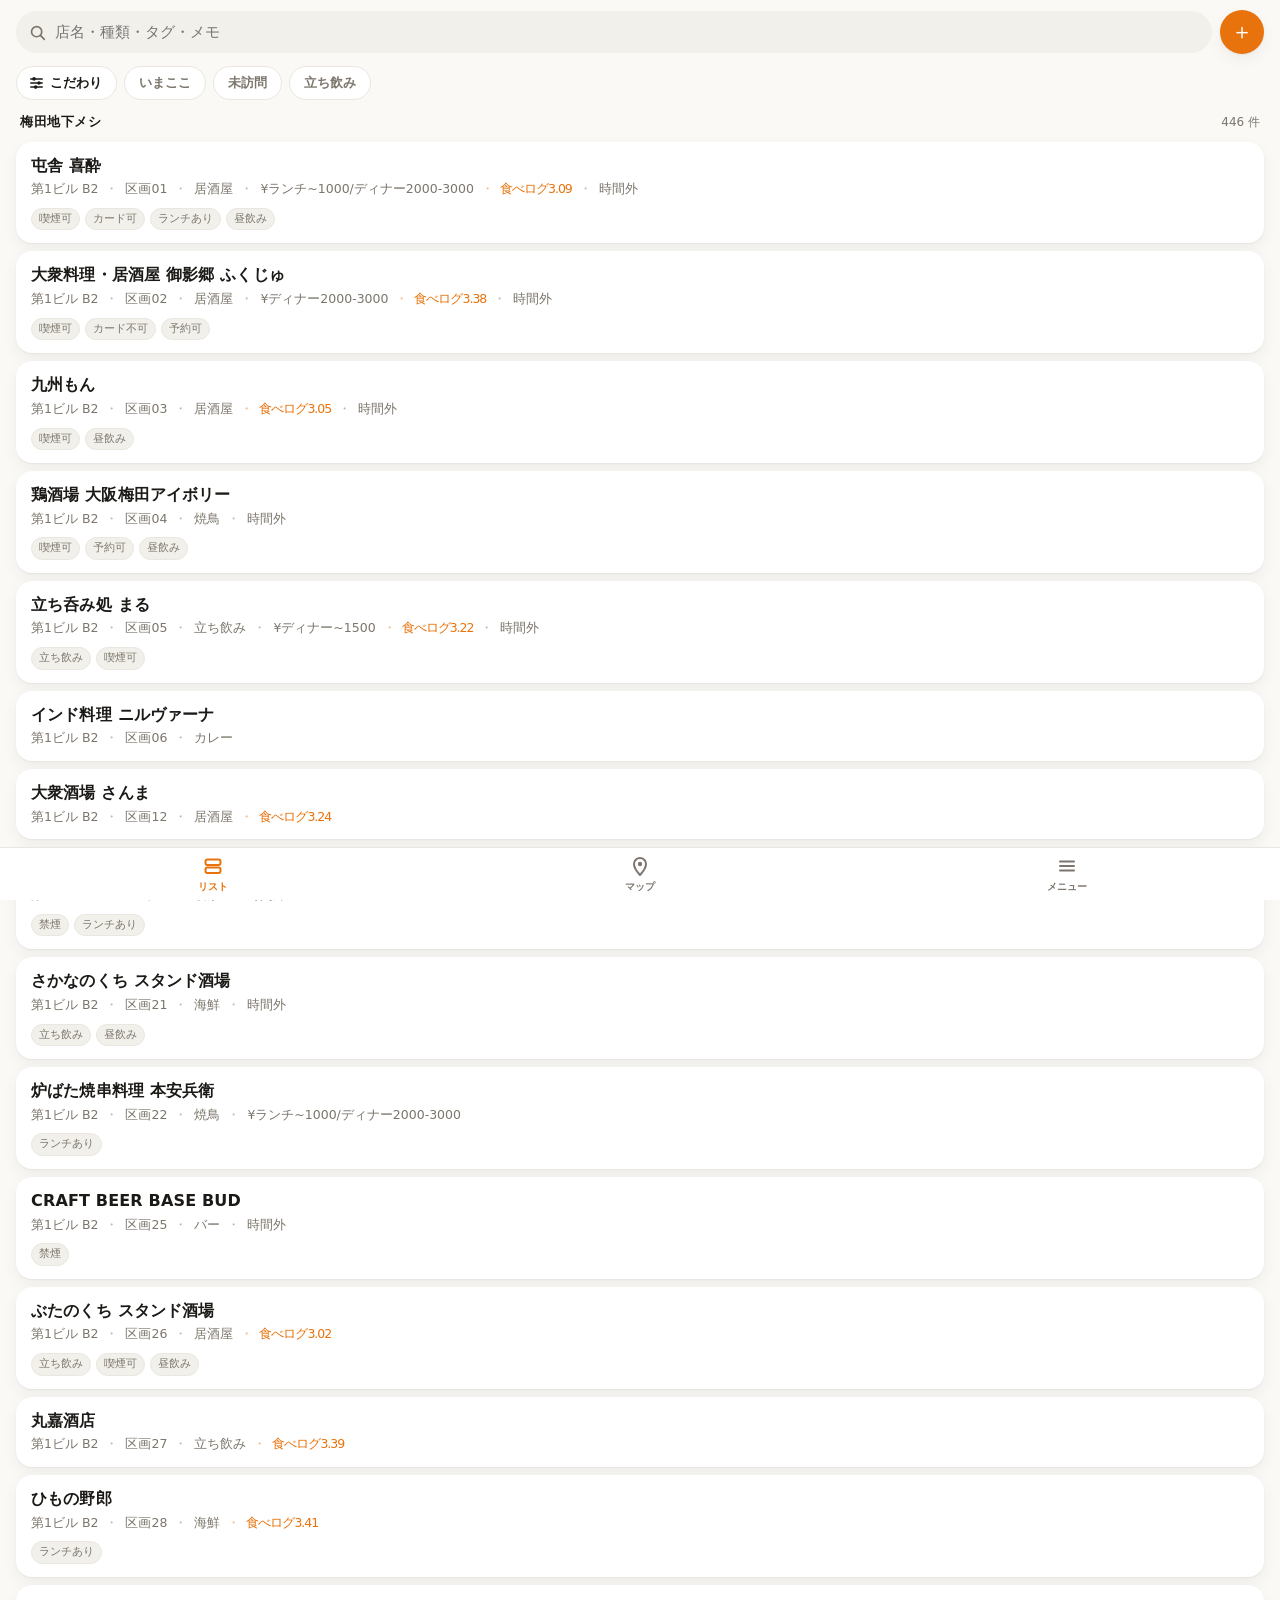
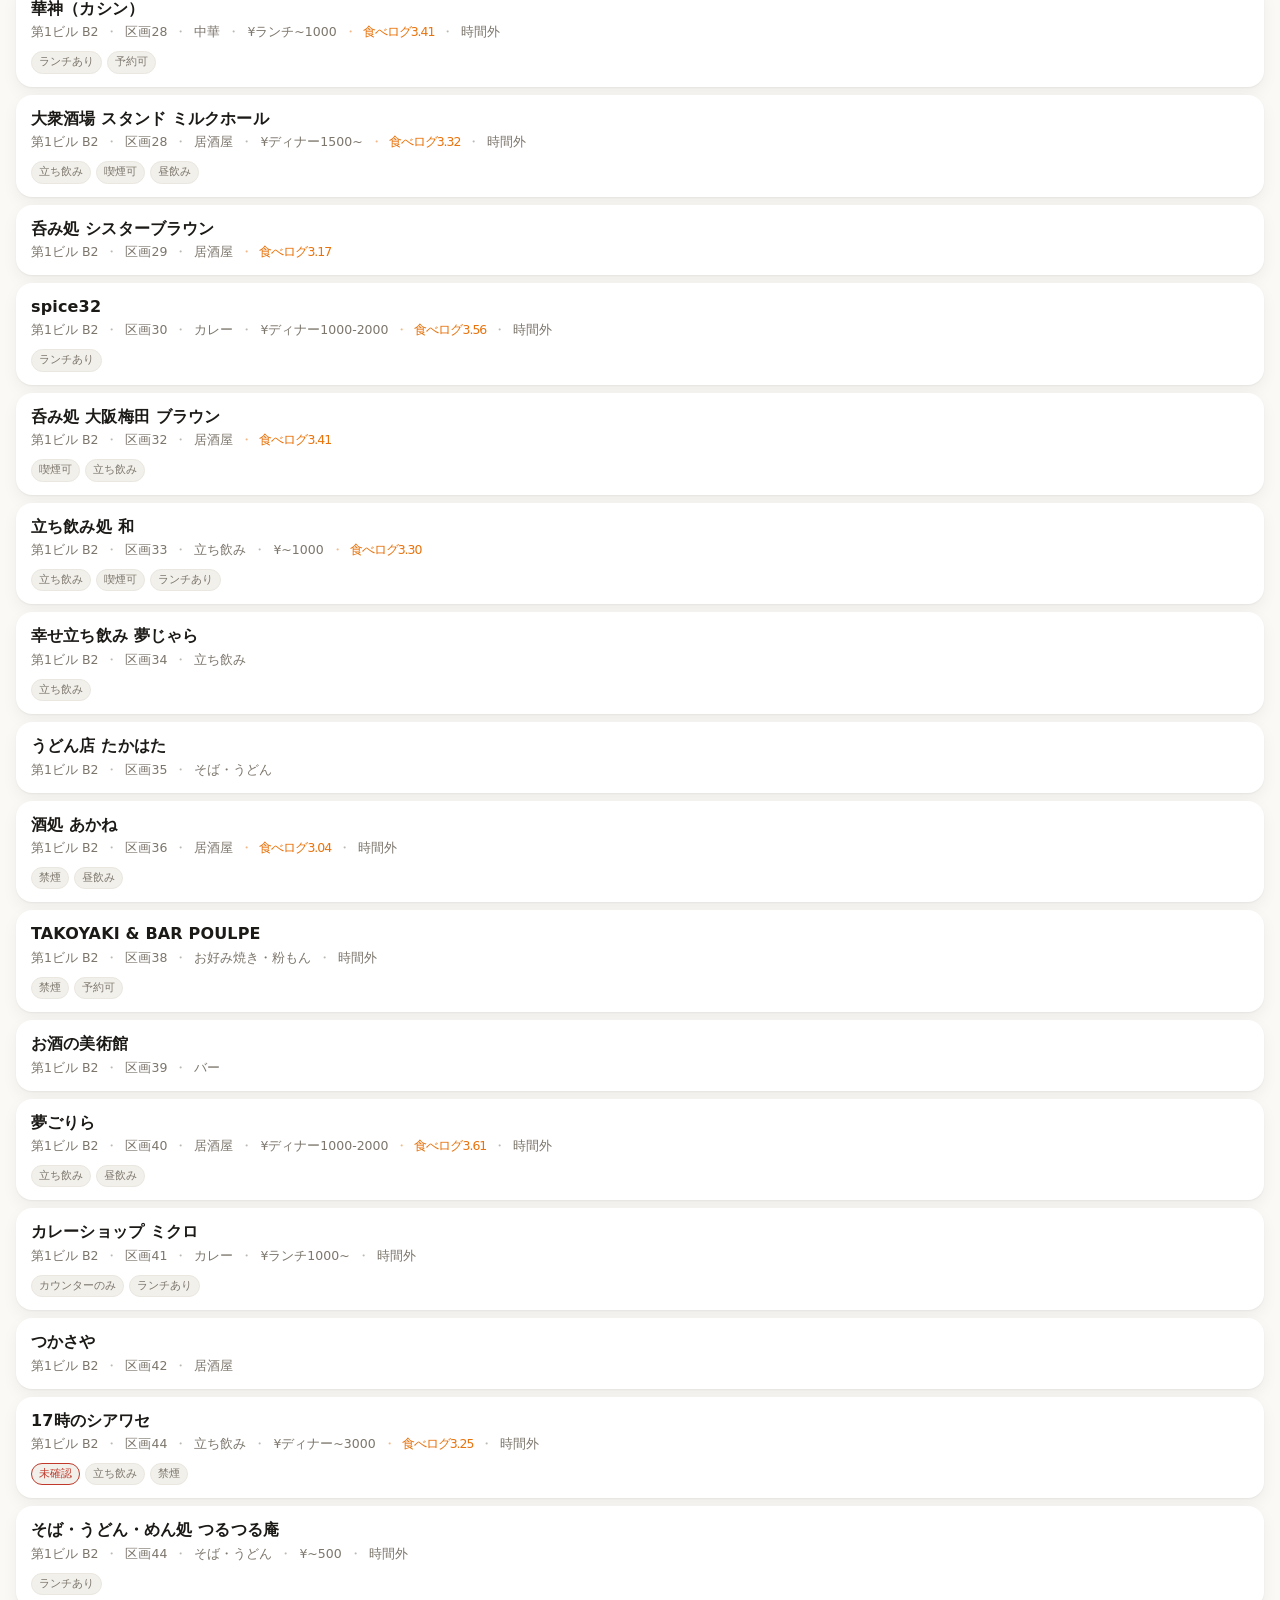
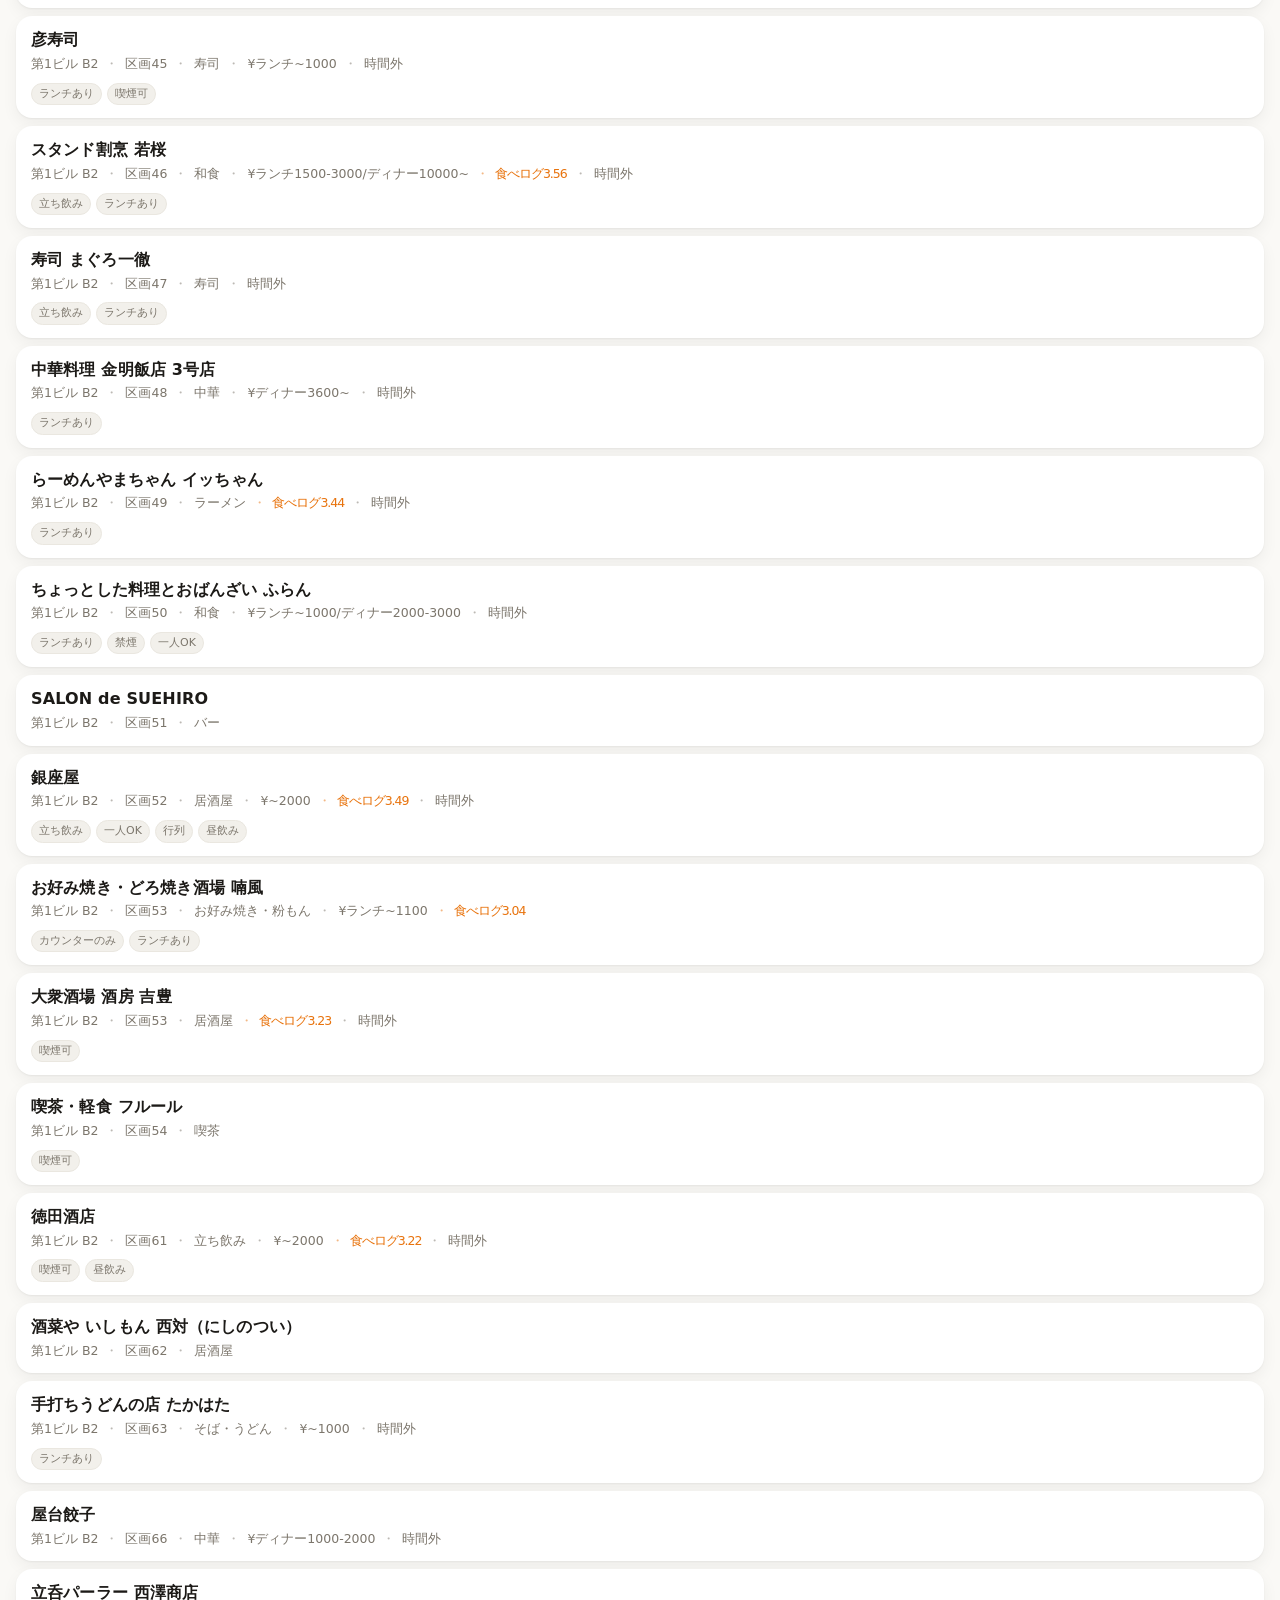
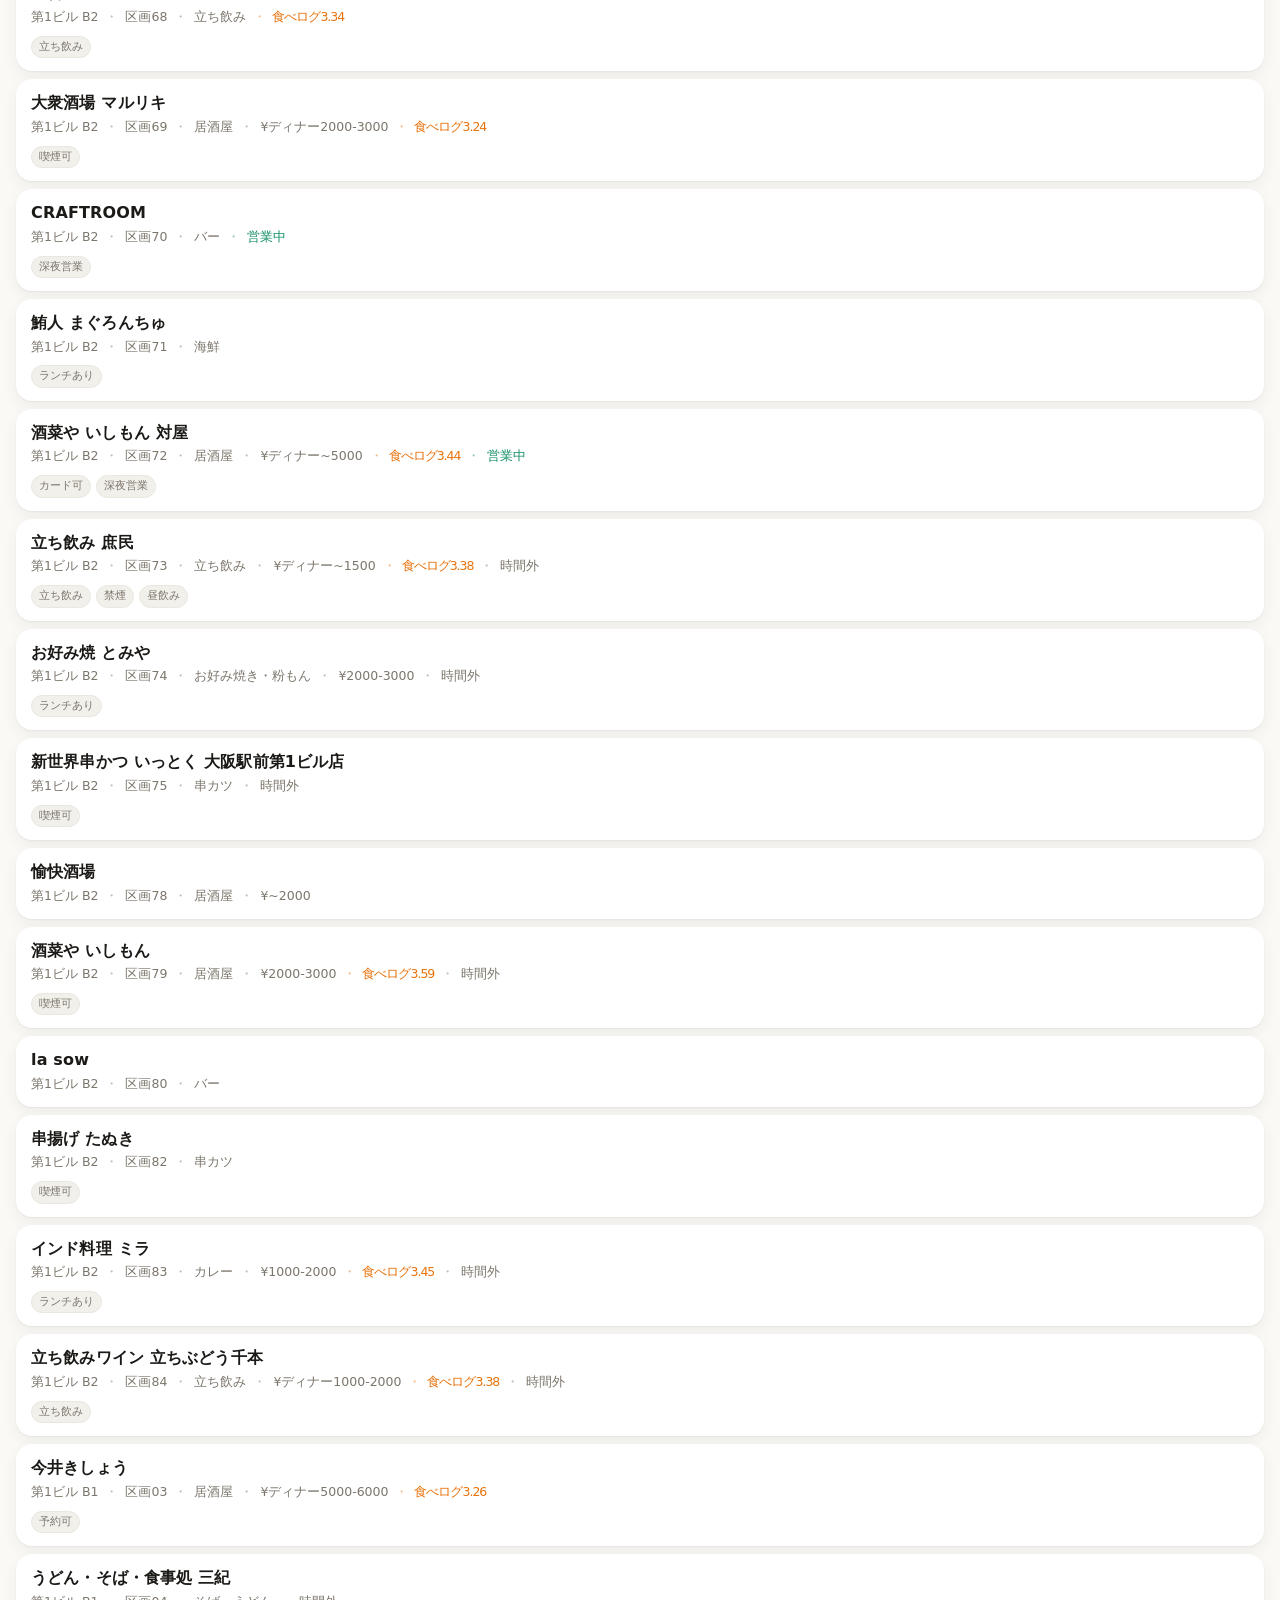
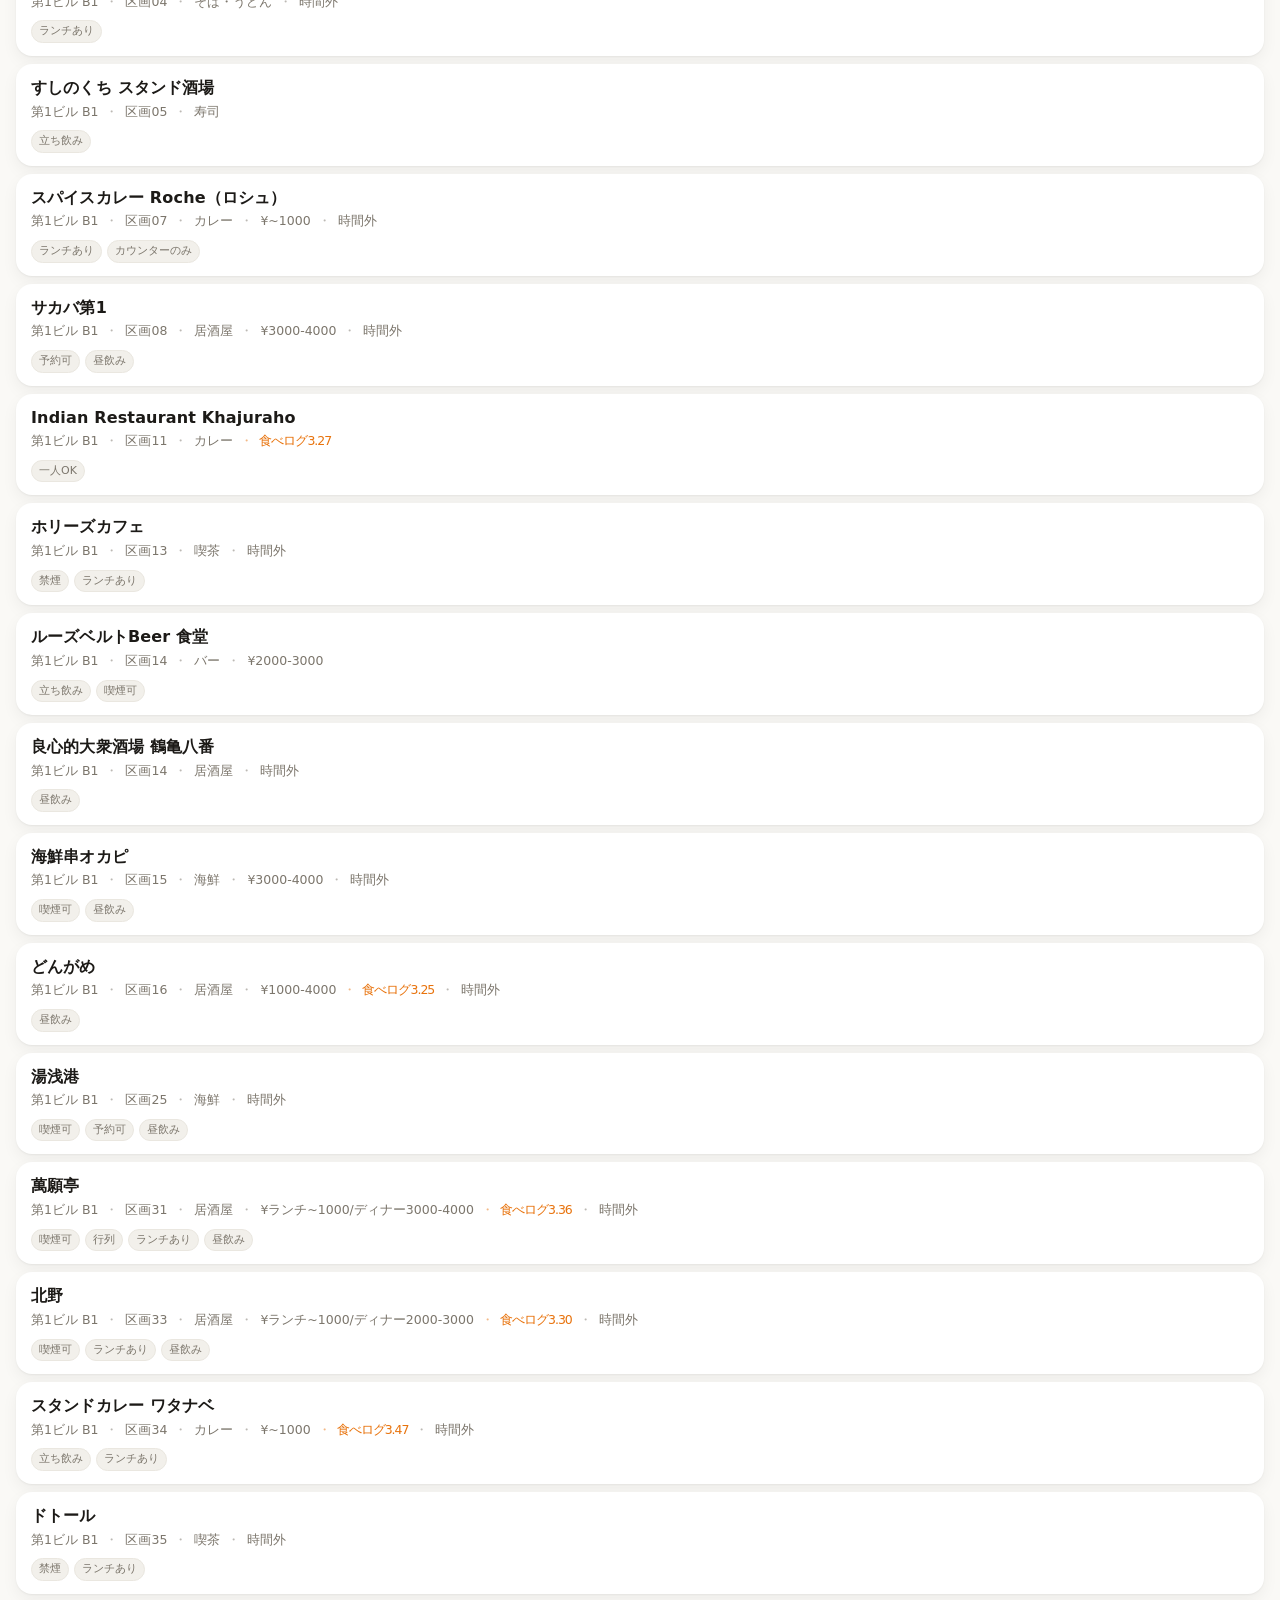
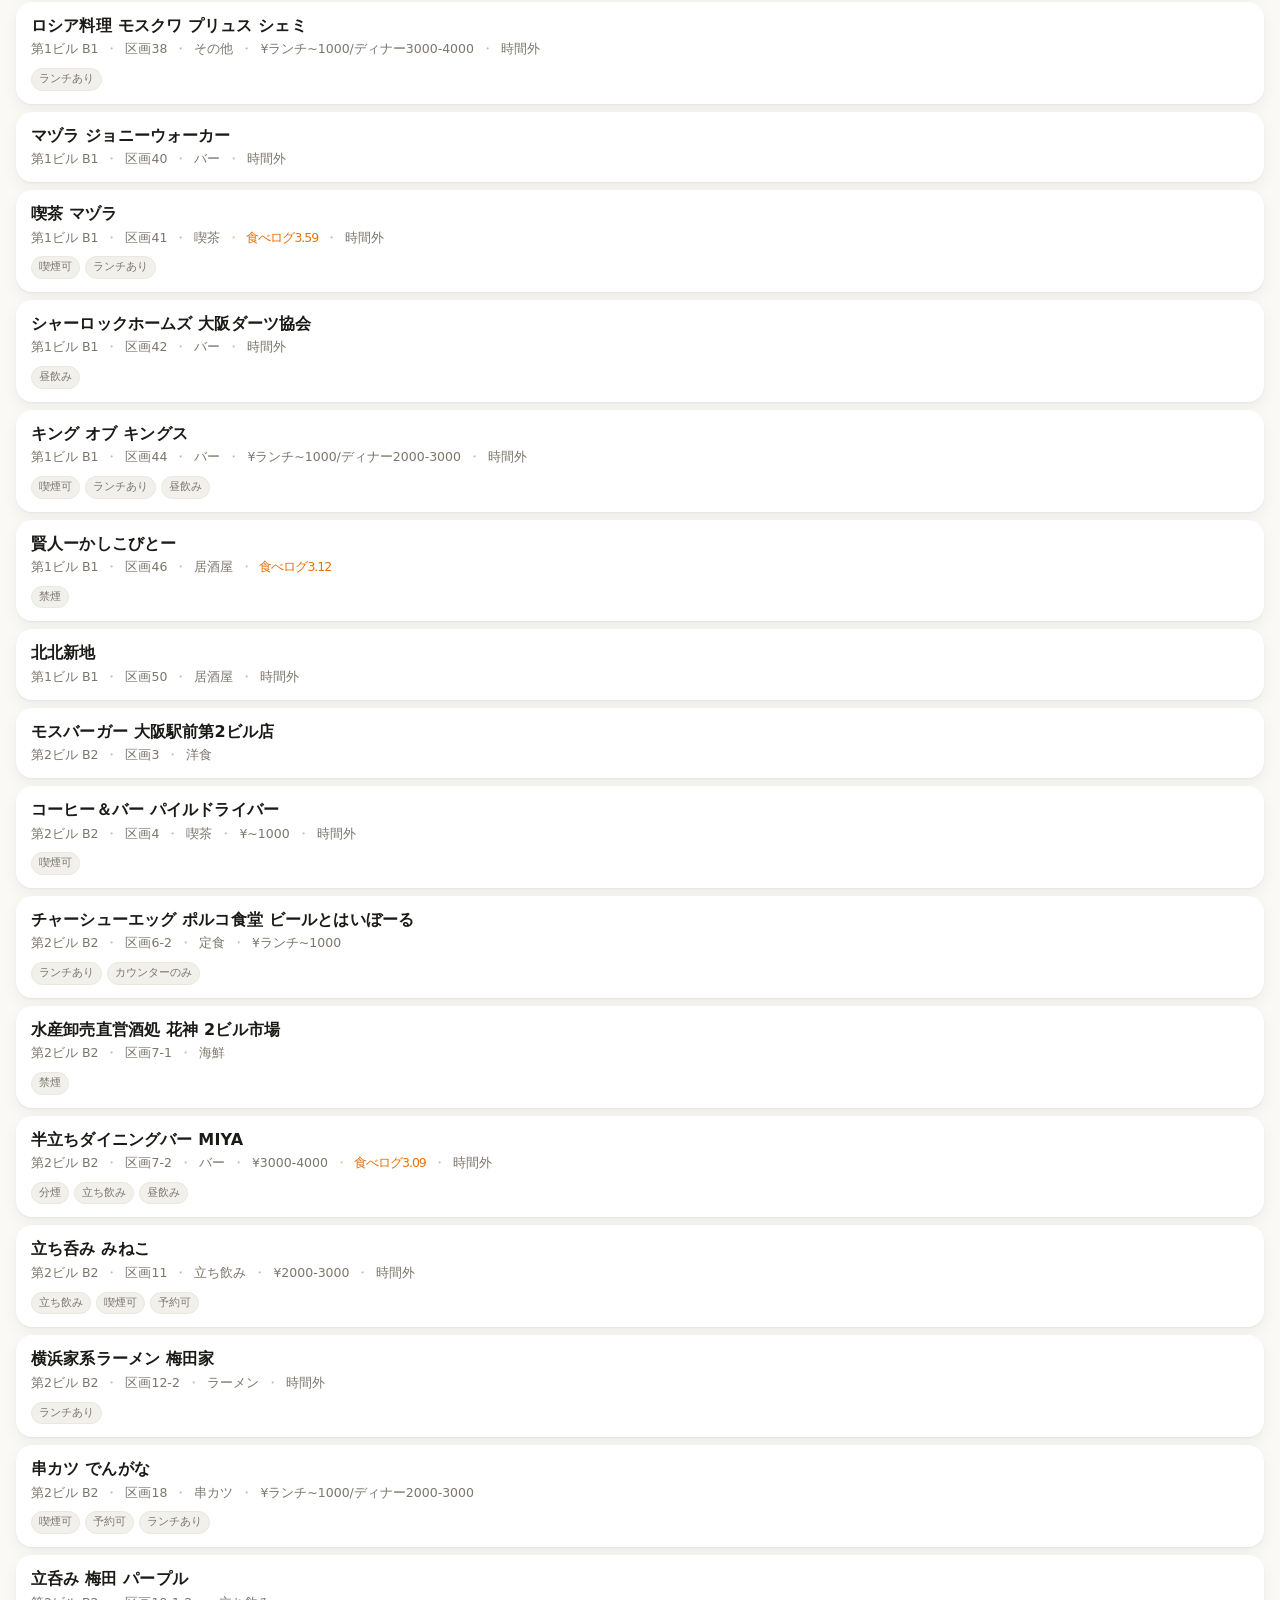
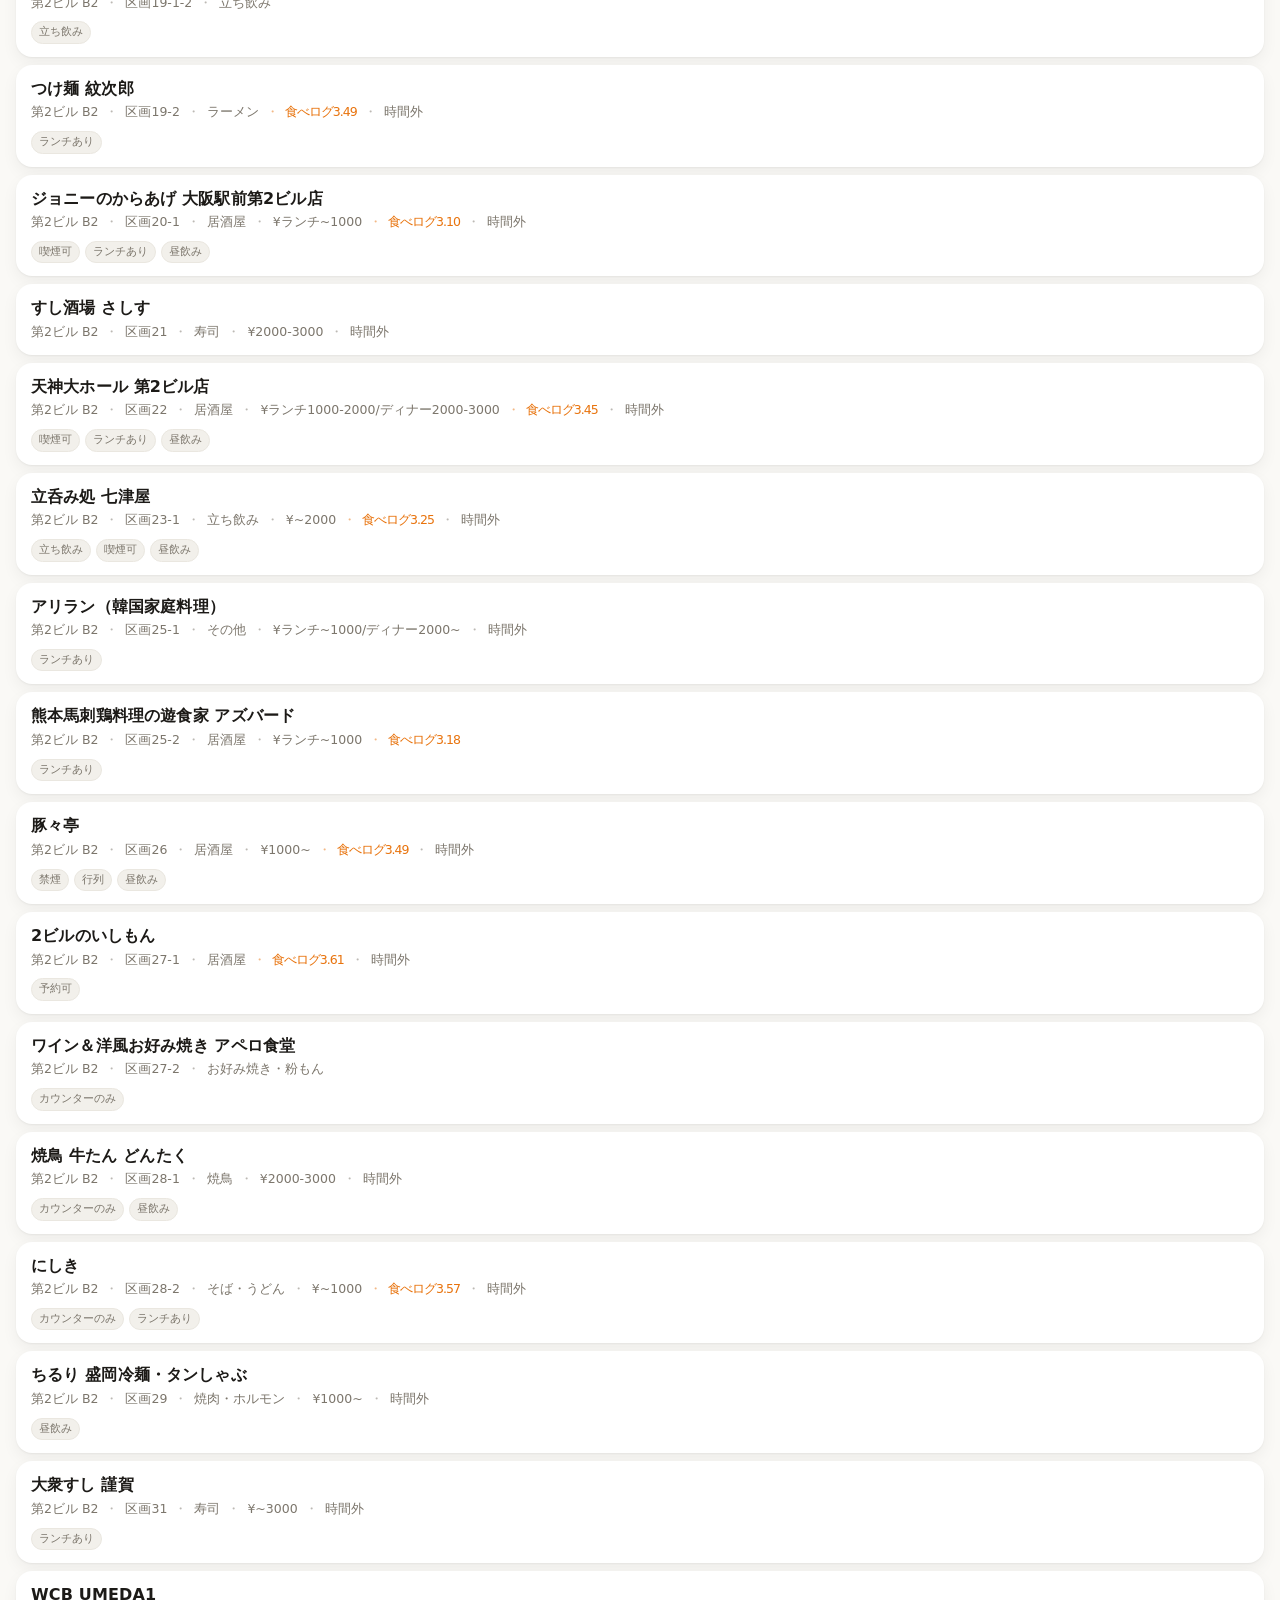
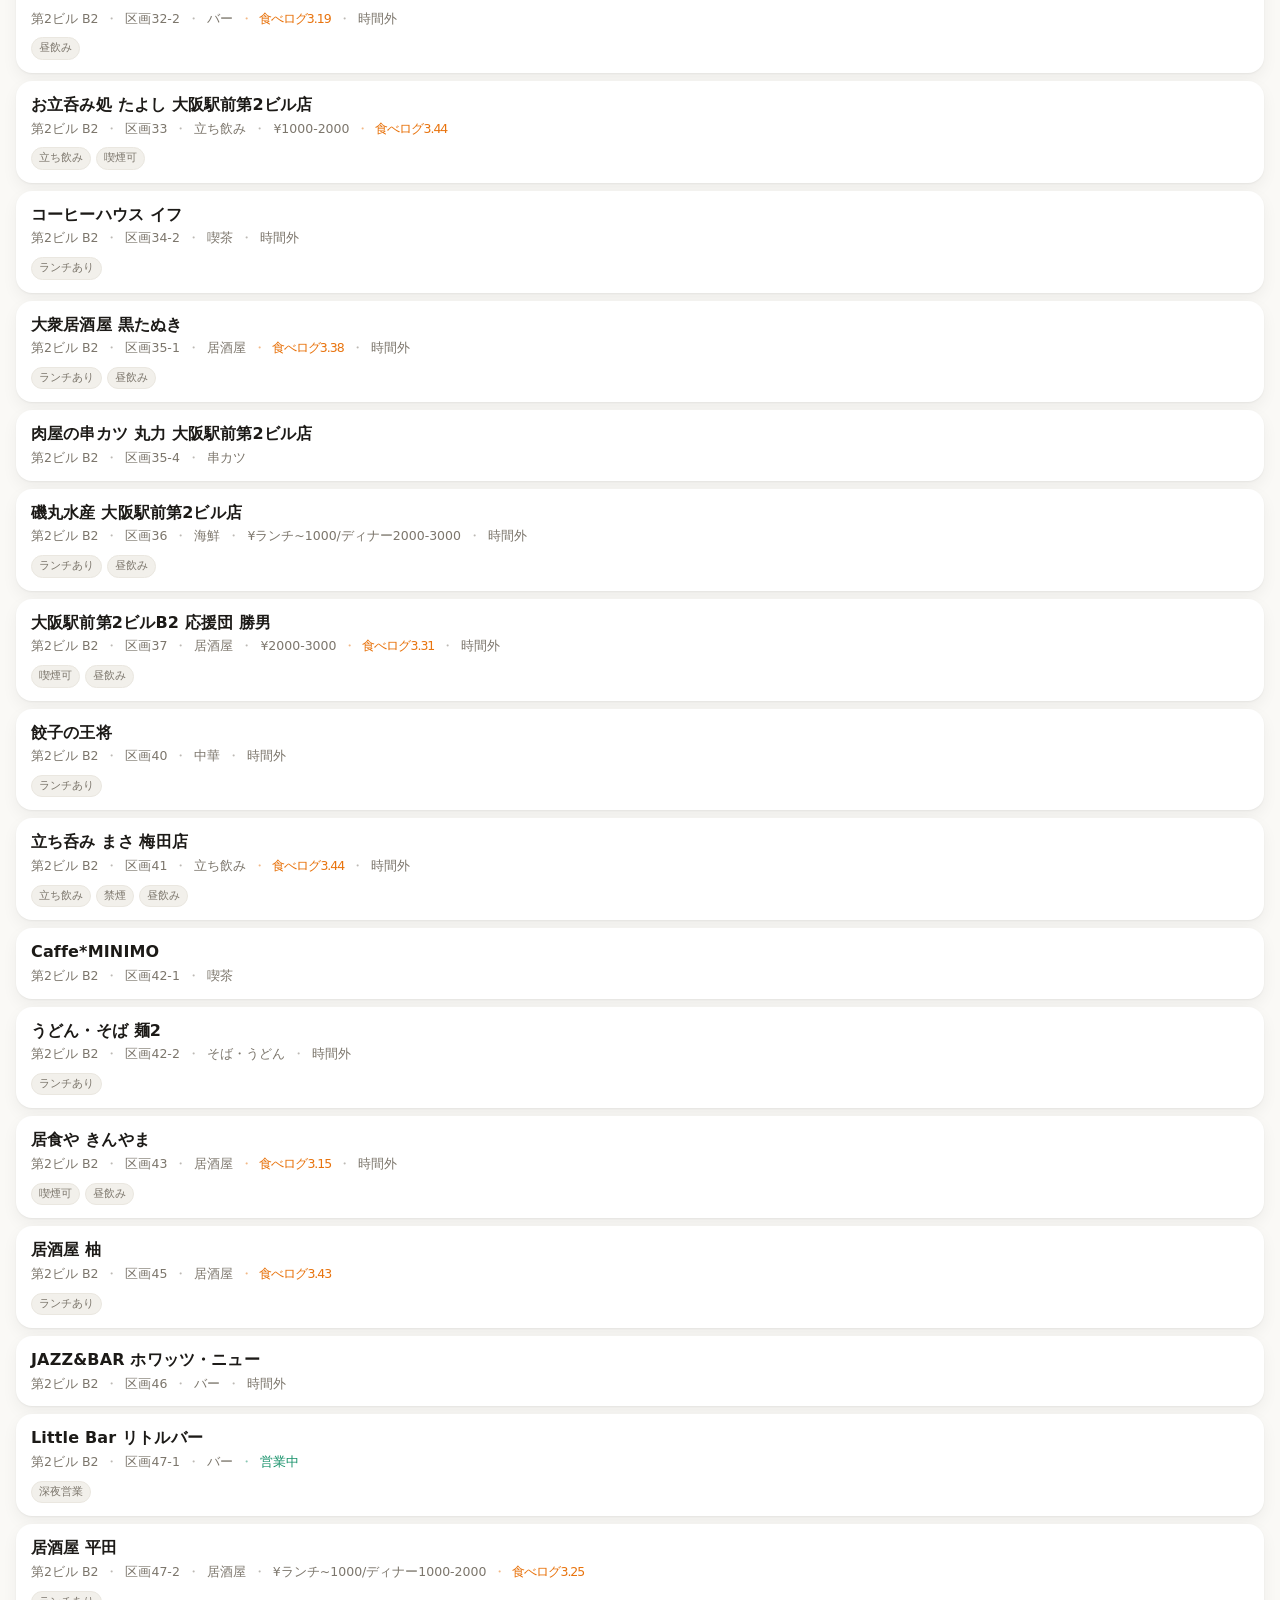
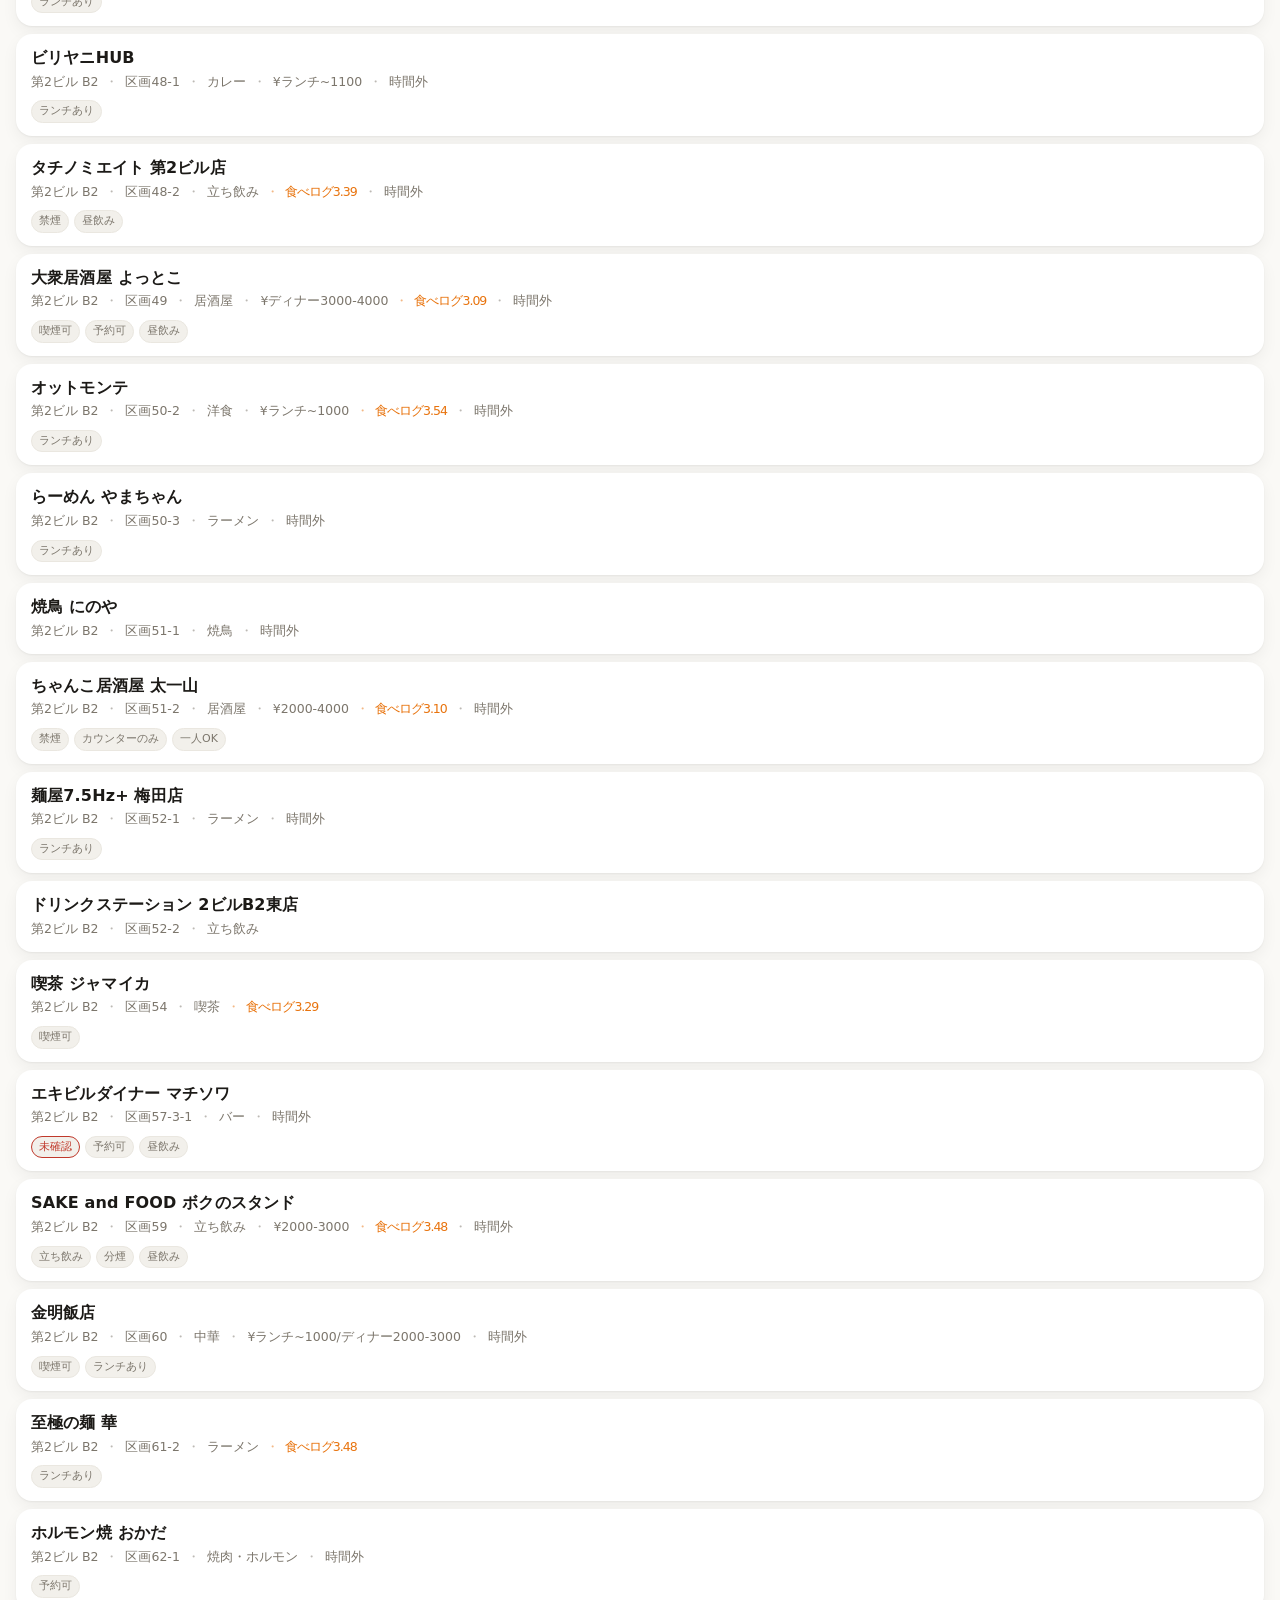
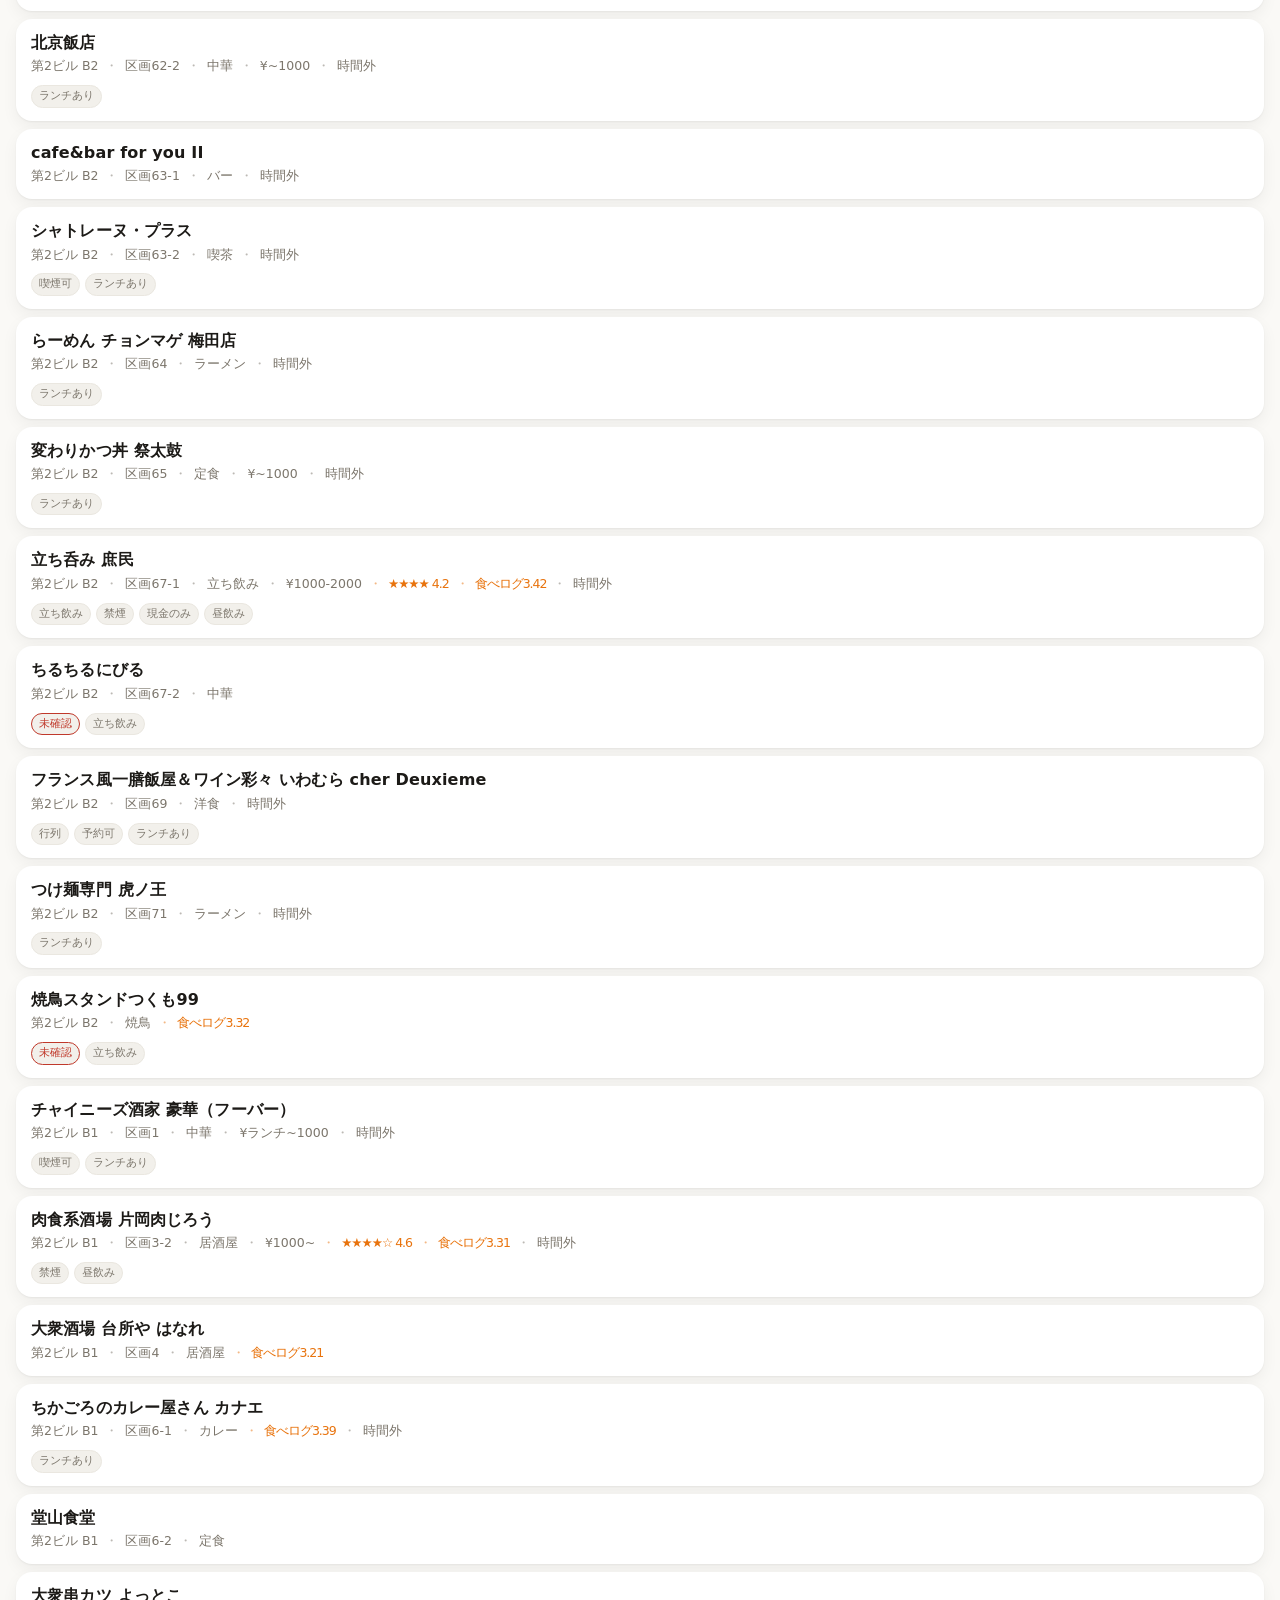
==== commit 537b3361: "記録の保存先を Cloudflare（Worker + D1）につなぐ仕組みを足す github.io や独自ドメインで開いたとき、お気に入り・メモ・訪問履歴がブラウザの中にしか無く、 ブラウザのデー" ====
--- a/ekimae/index.html
+++ b/ekimae/index.html
@@ -117,6 +117,7 @@
 
 <div id="toast" class="toast" hidden></div>
 
+<script src="cf-runtime.js"></script>
 <script src="app.js"></script>
 </body>
 </html>
--- a/ekimae/styles.css
+++ b/ekimae/styles.css
@@ -15,6 +15,8 @@
   --cell: 92px;
   --fav-bg: #fdf1df;
   --fav-line: #e09a2e;
+  --here: #1f6feb;
+  --goal: #c2255c;
   --shadow: 0 1px 2px rgba(28, 26, 23, .05), 0 6px 16px rgba(28, 26, 23, .05);
 }
 
@@ -34,6 +36,8 @@
     --ok: #57d4a4;
     --fav-bg: #3a2a11;
     --fav-line: #ffbe5c;
+    --here: #5aa2ff;
+    --goal: #ff6b9d;
     --shadow: 0 1px 2px rgba(0, 0, 0, .4), 0 6px 16px rgba(0, 0, 0, .3);
   }
 }
@@ -53,6 +57,8 @@
   --ok: #57d4a4;
   --fav-bg: #3a2a11;
   --fav-line: #ffbe5c;
+  --here: #5aa2ff;
+  --goal: #ff6b9d;
   --shadow: 0 1px 2px rgba(0, 0, 0, .4), 0 6px 16px rgba(0, 0, 0, .3);
 }
 
@@ -996,12 +1002,108 @@
 }
 @media (prefers-reduced-motion: reduce) { .planmark.is-focus .planmark-dot { animation: none; } }
 
+/* ---- 道案内：現在地（目の前の店）と行きたい店 ---- */
+.planmark.is-here, .planmark.is-goal { z-index: 6; }
+.planmark.is-here .planmark-dot, .planmark.is-goal .planmark-dot {
+  width: 16px; height: 16px; opacity: 1; border: 3px solid #fff;
+  box-shadow: 0 0 0 1px rgba(0, 0, 0, .4), 0 1px 4px rgba(0, 0, 0, .35);
+}
+.planmark.is-here .planmark-dot { background: var(--here); }
+.planmark.is-goal .planmark-dot { background: var(--goal); }
+.planmark-name--here { background: var(--here); color: #fff; }
+.planmark-name--goal { background: var(--goal); color: #fff; }
+.planline { position: absolute; inset: 0; width: 100%; height: 100%; pointer-events: none; z-index: 5; }
+.planline line { stroke: var(--here); stroke-width: 3; stroke-dasharray: 6 5; stroke-linecap: round; }
+.gridcell.is-here { outline: 3px solid var(--here); outline-offset: -3px; }
+.gridcell.is-goal { outline: 3px solid var(--goal); outline-offset: -3px; }
+.herebadge--goal { background: var(--goal); color: #fff; }
+
+.navpanel {
+  background: var(--bg-elev); border: 1px solid var(--line); border-radius: var(--radius);
+  box-shadow: var(--shadow); padding: 10px 12px; margin: 4px 0 16px;
+}
+.navrow { display: flex; align-items: center; gap: 8px; margin-bottom: 6px; min-height: 36px; }
+.navrow .btn { flex: 0 0 auto; width: auto; }
+.navtag {
+  flex: 0 0 auto; padding: 2px 8px; border-radius: 999px;
+  font-size: 11px; font-weight: 700; color: #fff;
+}
+.navtag--here { background: var(--here); }
+.navtag--goal { background: var(--goal); }
+.navrow-name {
+  flex: 1 1 auto; min-width: 0; text-align: left; background: none; border: 0; padding: 0;
+  color: var(--fg); font: inherit; cursor: pointer; display: flex; flex-direction: column;
+}
+.navrow-name b { font-size: 14px; overflow: hidden; text-overflow: ellipsis; white-space: nowrap; }
+.navrow-name small { font-size: 11px; color: var(--fg-dim); }
+.navrow-empty { font-size: 12px; color: var(--fg-dim); cursor: default; }
+.navresult { font-size: 22px; font-weight: 800; margin: 8px 0 2px; color: var(--fg); }
+.navsub { font-size: 12px; color: var(--fg-dim); line-height: 1.5; }
+.navface-label { font-size: 11px; color: var(--fg-dim); margin: 10px 0 6px; }
+.navface { display: flex; flex-wrap: wrap; gap: 6px; }
+.navpick-banner {
+  display: flex; align-items: center; justify-content: space-between; gap: 8px;
+  margin-top: 6px; padding: 8px 10px; border-radius: 10px;
+  background: color-mix(in srgb, var(--here) 14%, transparent); border: 1px solid var(--here);
+  font-size: 13px; font-weight: 700;
+}
+.navpick-banner .btn { flex: 0 0 auto; width: auto; }
+.navsearch { width: 100%; }
+.navpicklist { display: flex; flex-direction: column; gap: 6px; margin: 8px 0; }
+.navpickitem {
+  display: flex; flex-direction: column; align-items: flex-start; gap: 2px; text-align: left;
+  padding: 10px 12px; border: 1px solid var(--line); border-radius: 10px;
+  background: var(--bg-elev); color: var(--fg); font: inherit; cursor: pointer;
+}
+.navpickitem small { font-size: 11px; color: var(--fg-dim); }
+
+/* ---- 「マップで見る」で開いた店 ---- */
+.planmark.is-target { z-index: 7; }
+.planmark.is-target .planmark-dot {
+  width: 20px; height: 20px; opacity: 1; background: var(--accent); border: 3px solid #fff;
+  box-shadow: 0 0 0 2px var(--fg), 0 2px 6px rgba(0, 0, 0, .4);
+  animation: targetring 1.6s ease-out 4;
+}
+@keyframes targetring {
+  0% { box-shadow: 0 0 0 2px var(--fg), 0 0 0 2px var(--accent); }
+  100% { box-shadow: 0 0 0 2px var(--fg), 0 0 0 18px rgba(232, 115, 13, 0); }
+}
+@media (prefers-reduced-motion: reduce) { .planmark.is-target .planmark-dot { animation: none; } }
+.planmark-name--target {
+  max-width: 140px; font-size: 12px; padding: 2px 7px;
+  background: var(--fg); color: var(--bg);
+}
+.gridcell.is-target { outline: 3px solid var(--fg); outline-offset: -3px; }
+
+.mapfocus {
+  display: flex; flex-direction: column; gap: 8px;
+  background: var(--bg-elev); border: 2px solid var(--fg); border-radius: var(--radius);
+  box-shadow: var(--shadow); padding: 10px 12px; margin: 4px 0 12px;
+}
+.mapfocus-main {
+  display: flex; align-items: center; gap: 10px; min-width: 0; text-align: left;
+  background: none; border: 0; padding: 0; color: var(--fg); font: inherit; cursor: pointer;
+}
+.mapfocus-dot {
+  flex: 0 0 auto; width: 16px; height: 16px; border-radius: 50%;
+  background: var(--accent); border: 3px solid #fff; box-shadow: 0 0 0 2px var(--fg);
+}
+.mapfocus-text { display: flex; flex-direction: column; min-width: 0; }
+.mapfocus-text b { font-size: 15px; overflow: hidden; text-overflow: ellipsis; white-space: nowrap; }
+.mapfocus-text small { font-size: 12px; color: var(--fg-dim); }
+.mapfocus-btns { display: flex; gap: 6px; }
+.mapfocus-btns .btn { flex: 1 1 auto; width: auto; }
+.mapfocus-btns .btn--ghost { flex: 0 0 auto; }
+
+/* マップから戻ったとき、どの店から飛んだかを見せる */
+.card.is-back { outline: 3px solid var(--accent); outline-offset: 2px; transition: outline-color .4s; }
+
 .planmap-foot { display: flex; align-items: center; justify-content: space-between; gap: 8px; margin-top: 6px; }
 .planmap-foot .btn { flex: 0 0 auto; width: auto; }
 .planmap-note { font-size: 11px; color: var(--fg-dim); }
 .btn--sm { padding: 4px 10px; font-size: 12px; }
 
-/* ---- 入口（合言葉） ---- */
+/* ---- 入口（名前） ---- */
 html.is-gated body > *:not(.gate) { visibility: hidden; }
 .gate {
   position: fixed; inset: 0; z-index: 90;
@@ -1050,3 +1152,16 @@
 .sheet .filter-row { padding: 6px 0; }
 .sheet .filter-label { flex: 0 0 38px; }
 .sheet .filters-foot { padding: 12px 0 0; }
+
+/* ---- バックアップの催促 ---- */
+.backupnag {
+  background: var(--accent-soft); border: 1px solid var(--accent); border-radius: 12px;
+  padding: 10px 12px; margin: 4px 0 12px; font-size: 12px; line-height: 1.6; color: var(--fg);
+}
+.backupnag p { margin: 0 0 8px; }
+.backupnag .btnrow { margin: 0; }
+.backup-text {
+  width: 100%; box-sizing: border-box; font: 11px/1.4 ui-monospace, monospace;
+  border: 1px solid var(--line); border-radius: 10px; padding: 8px;
+  background: var(--bg-elev2); color: var(--fg);
+}
